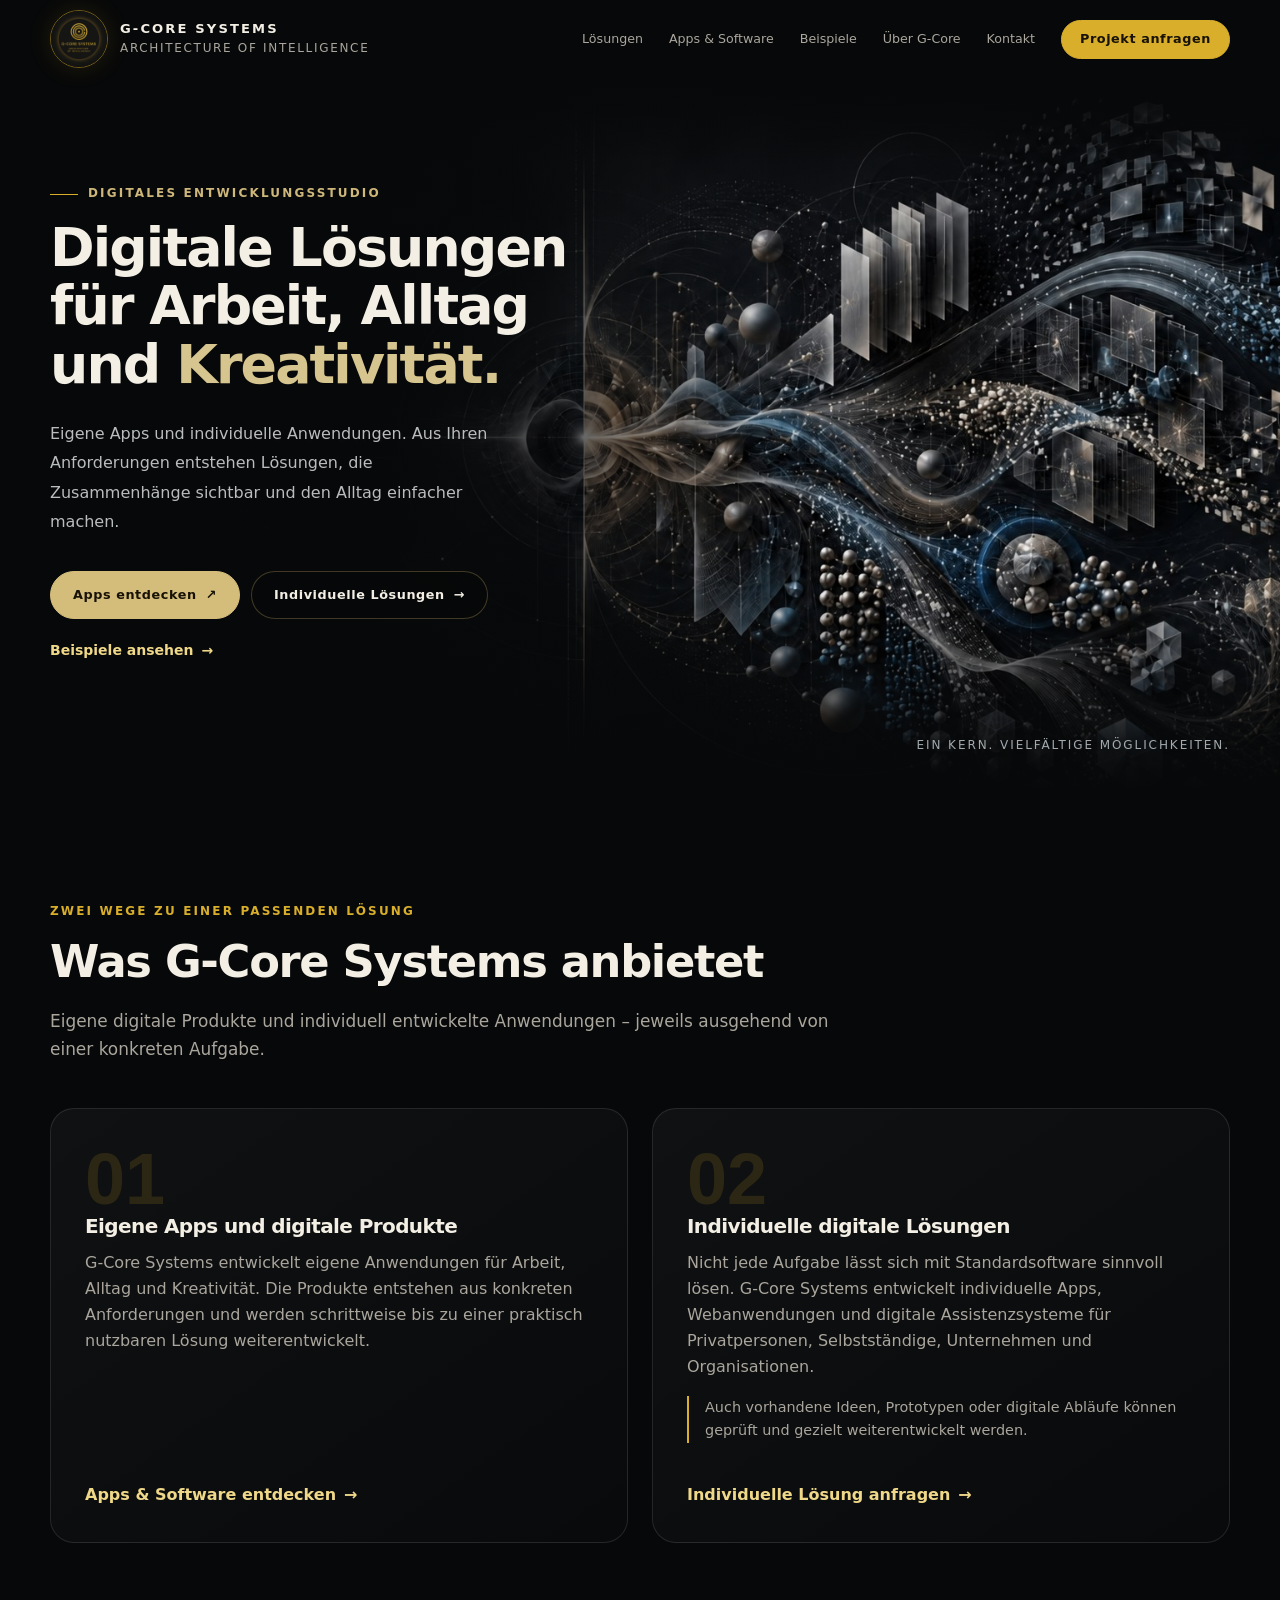
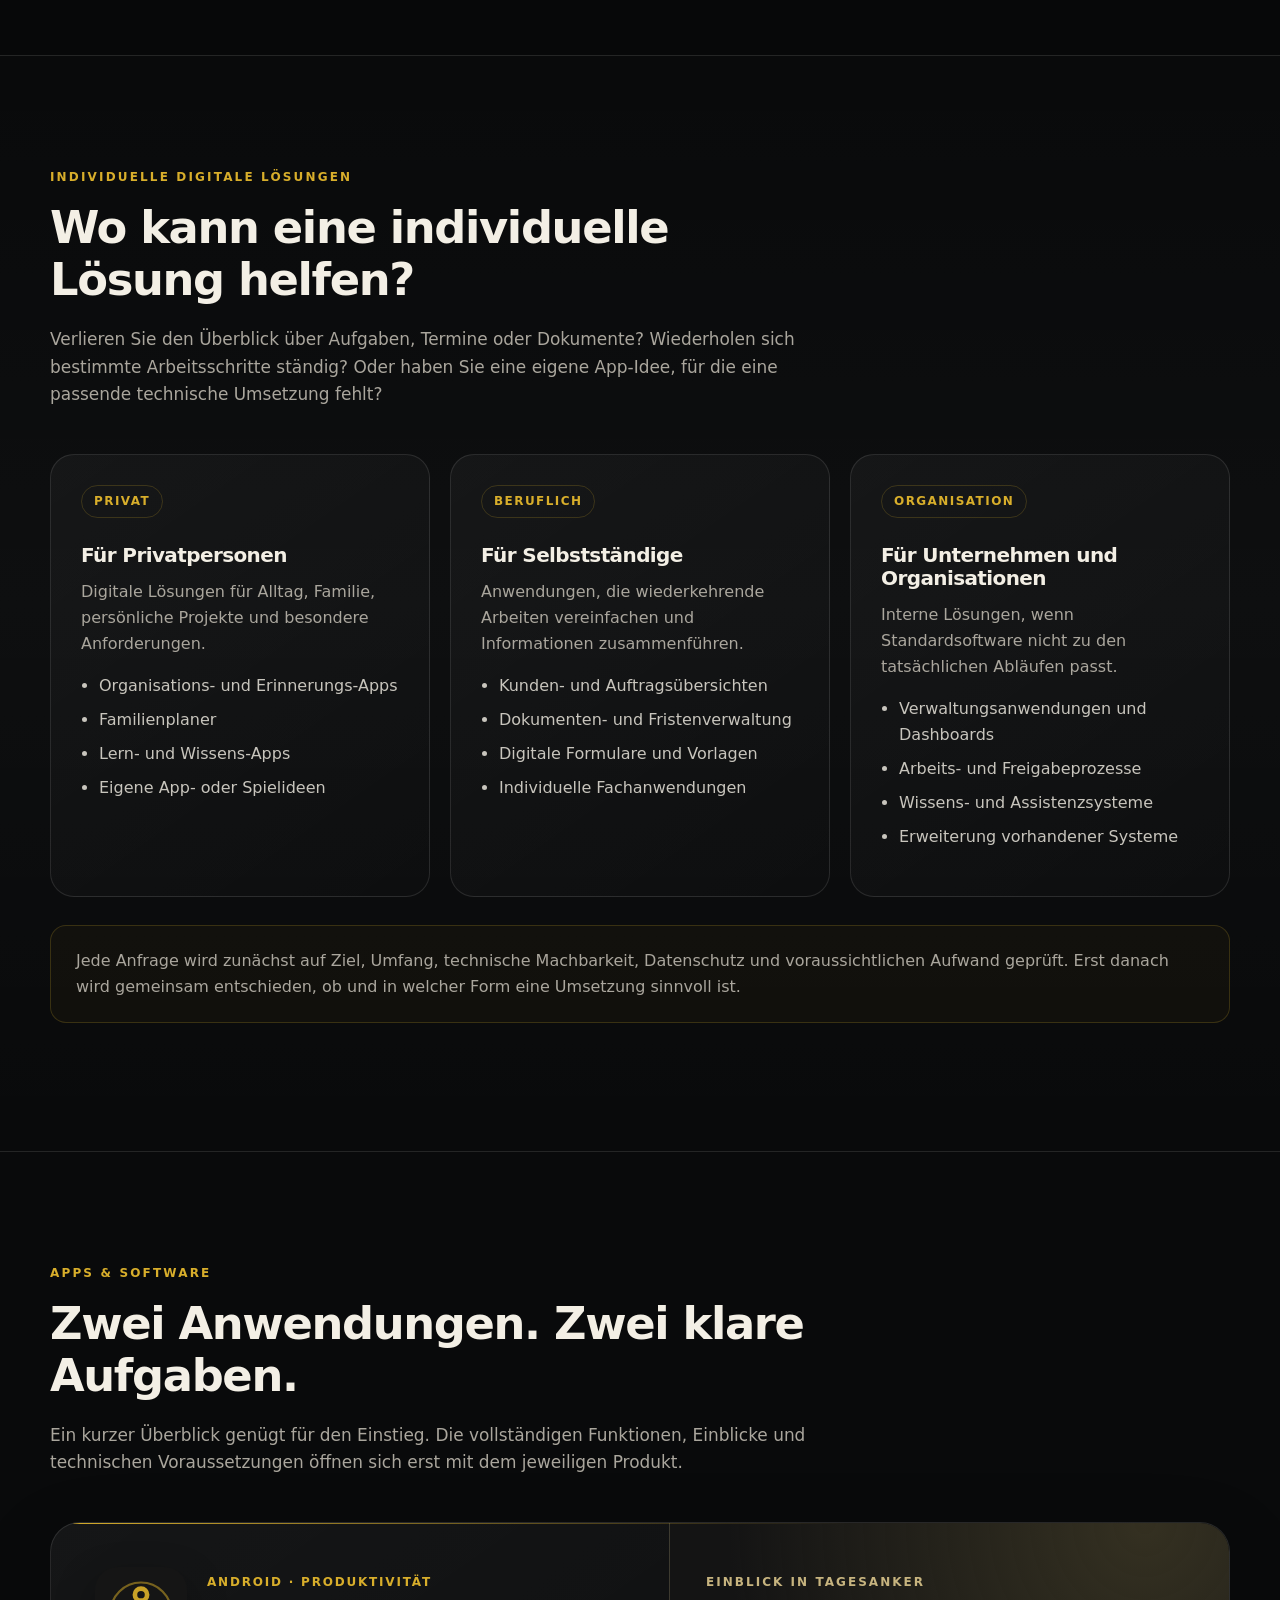
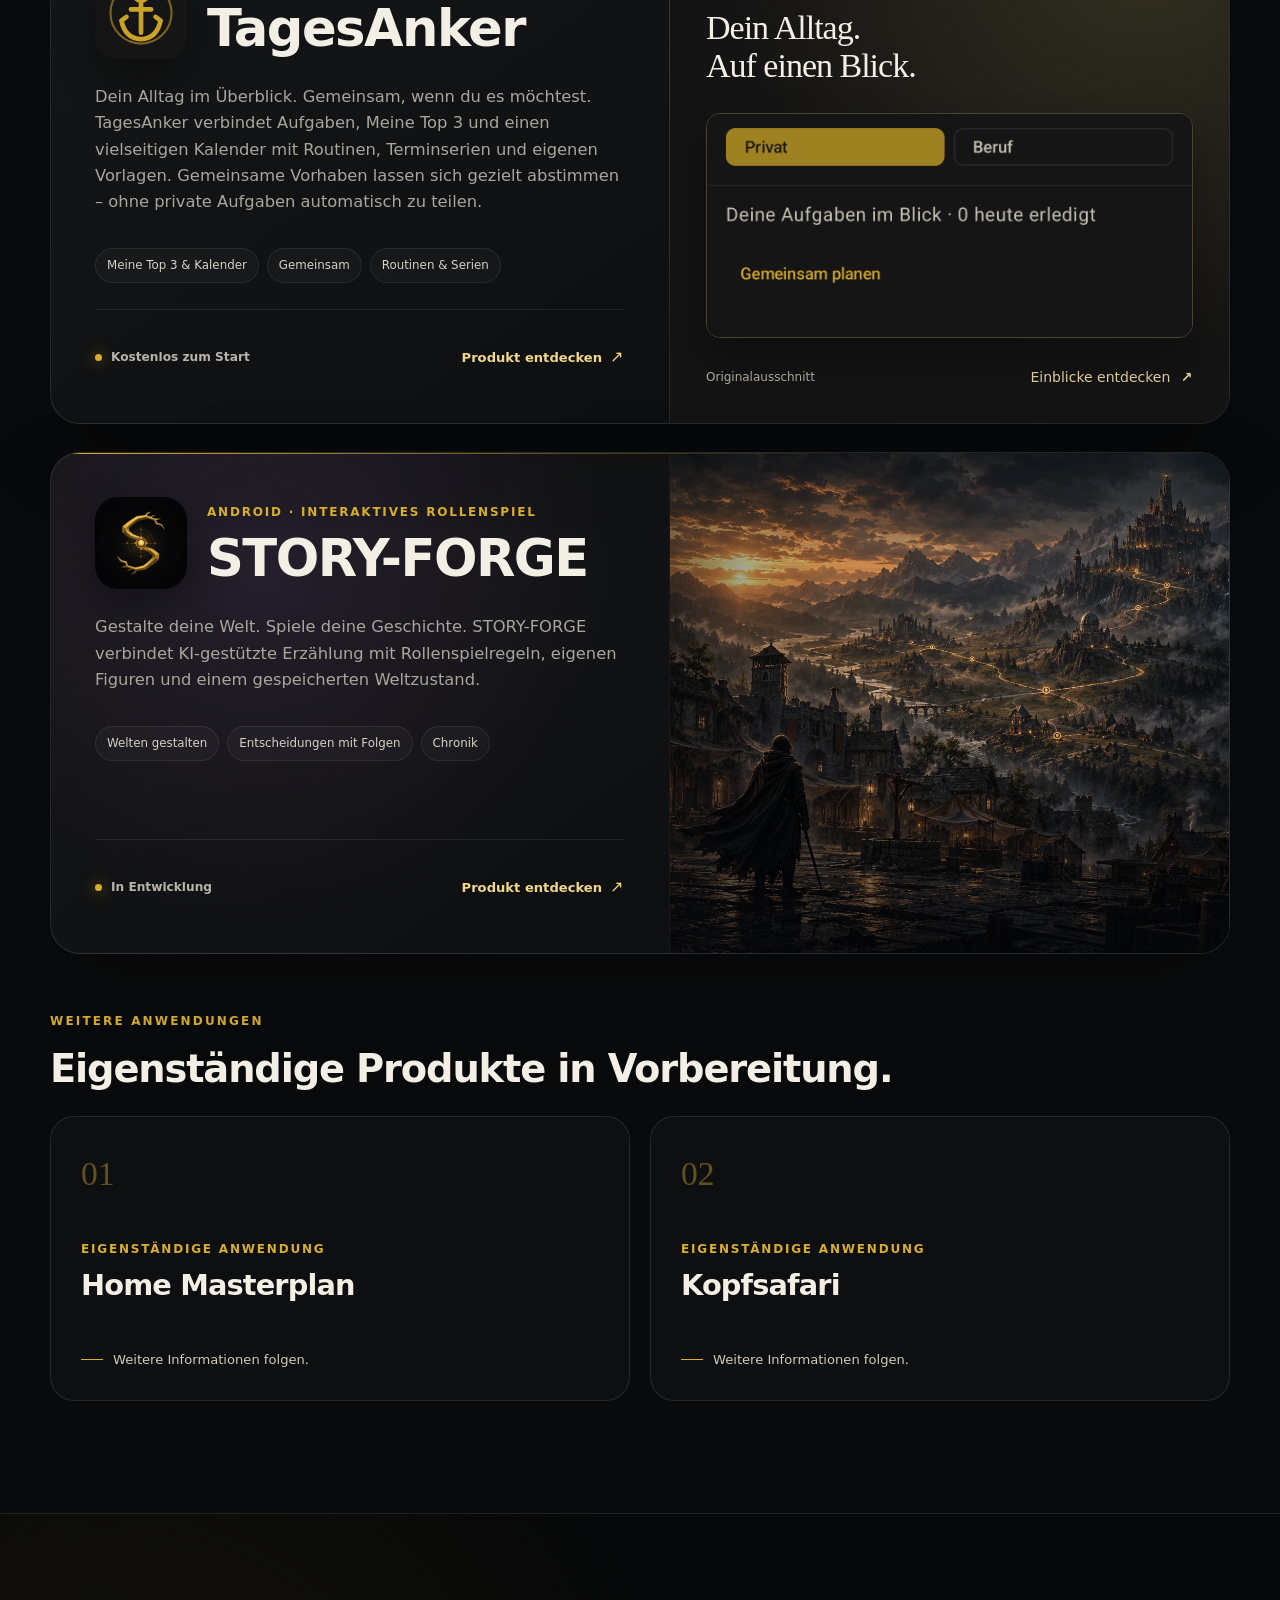
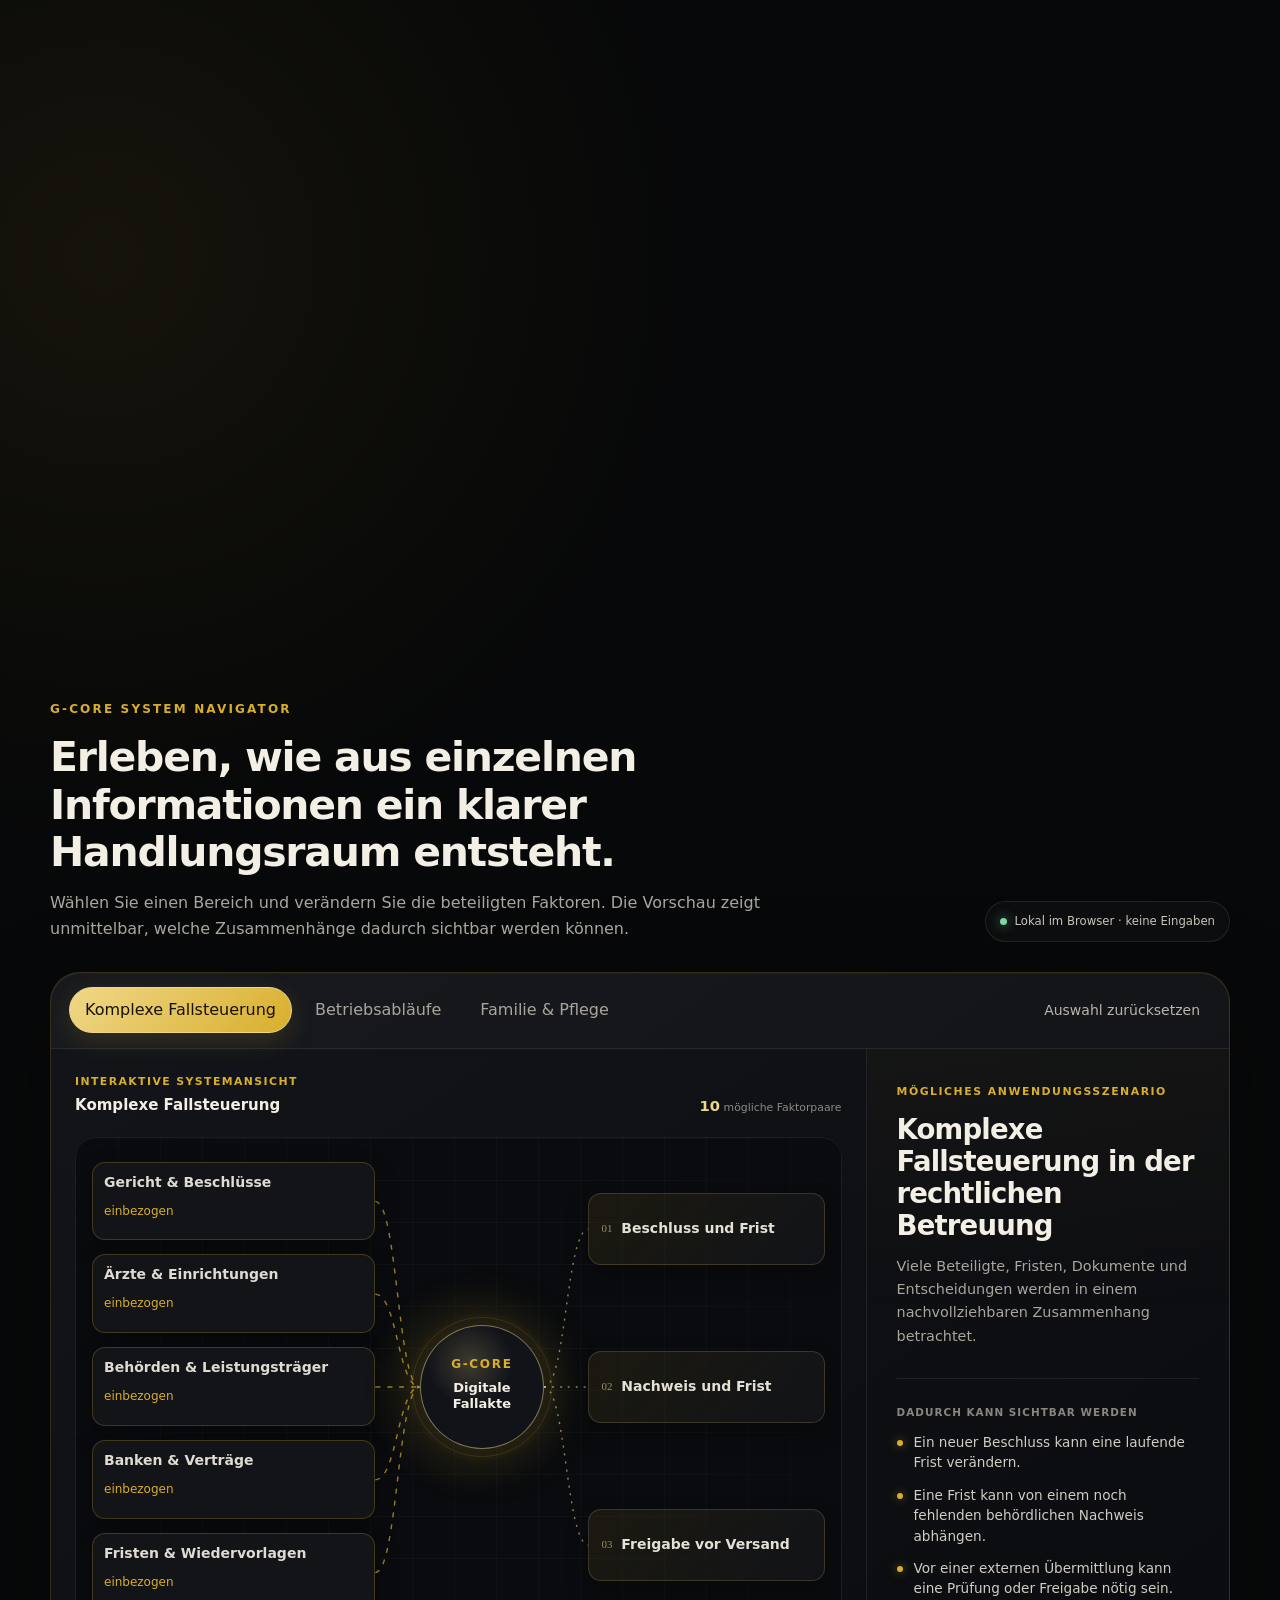
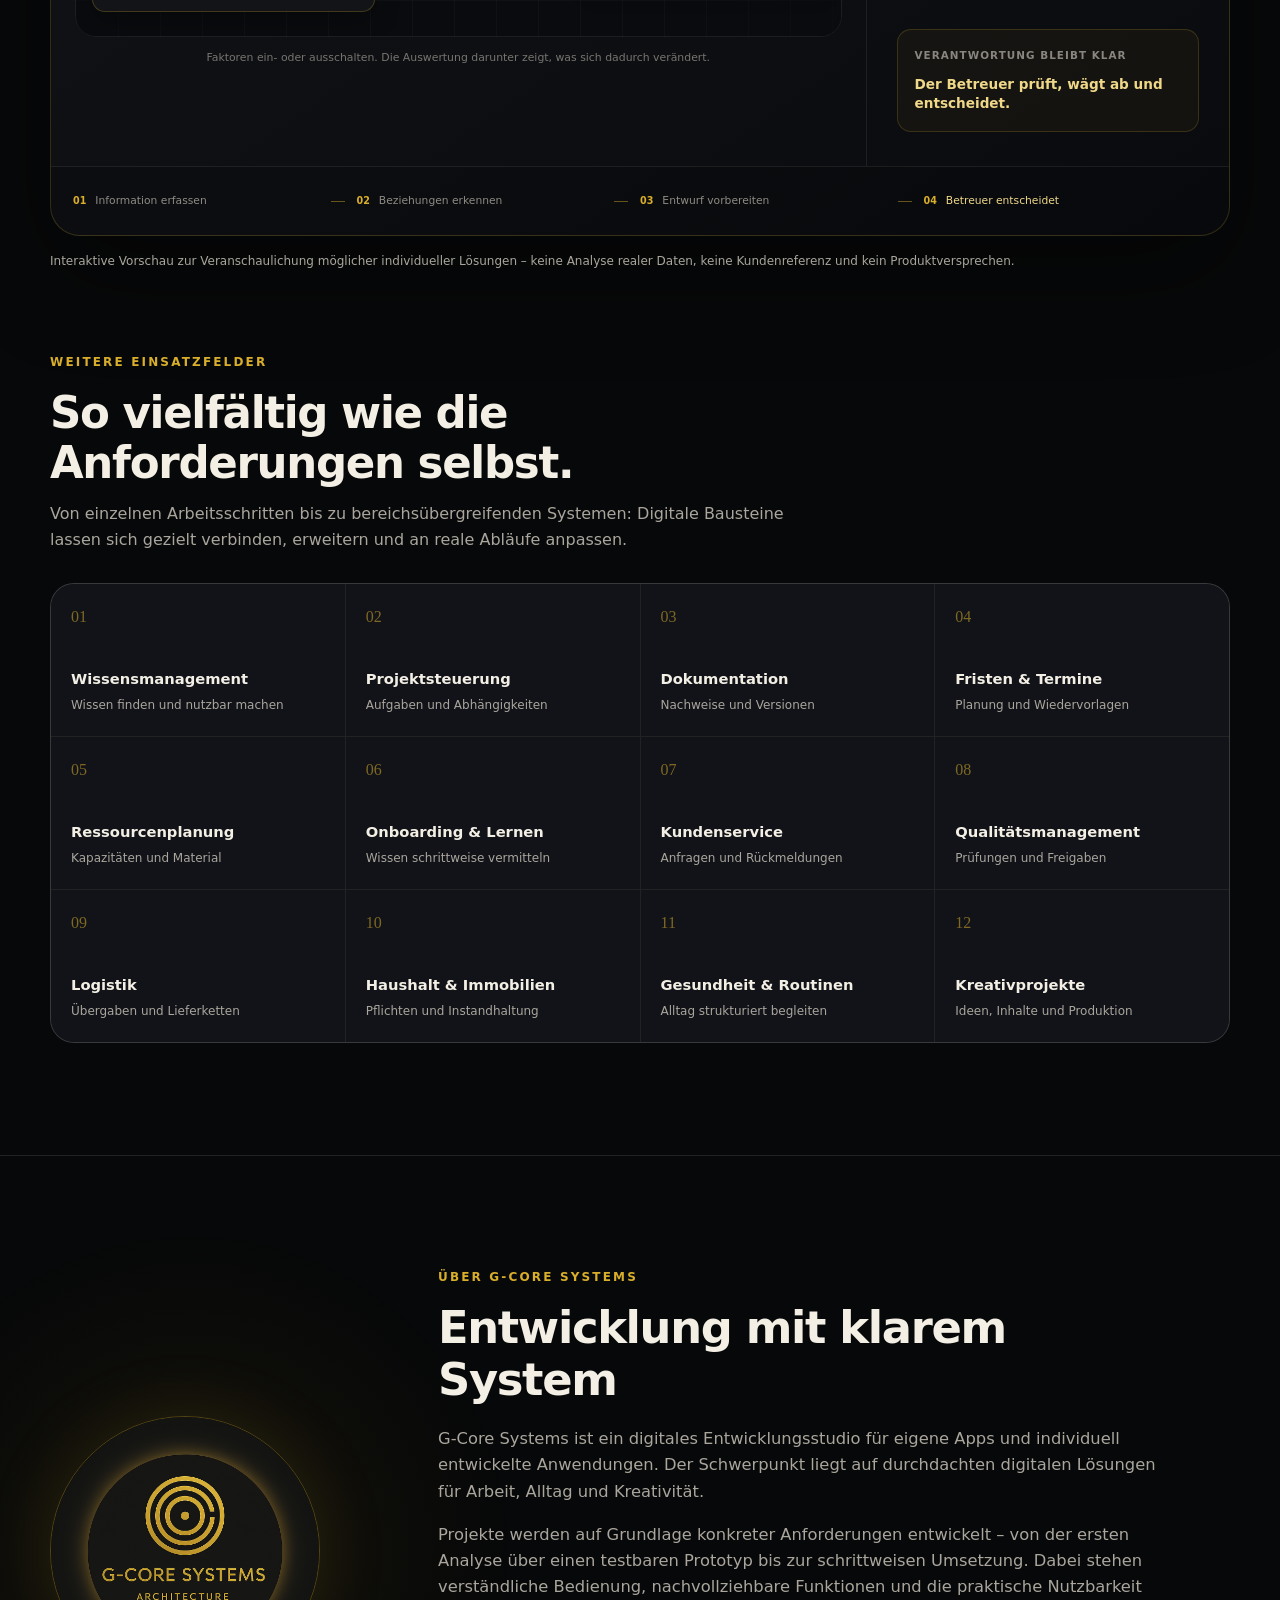
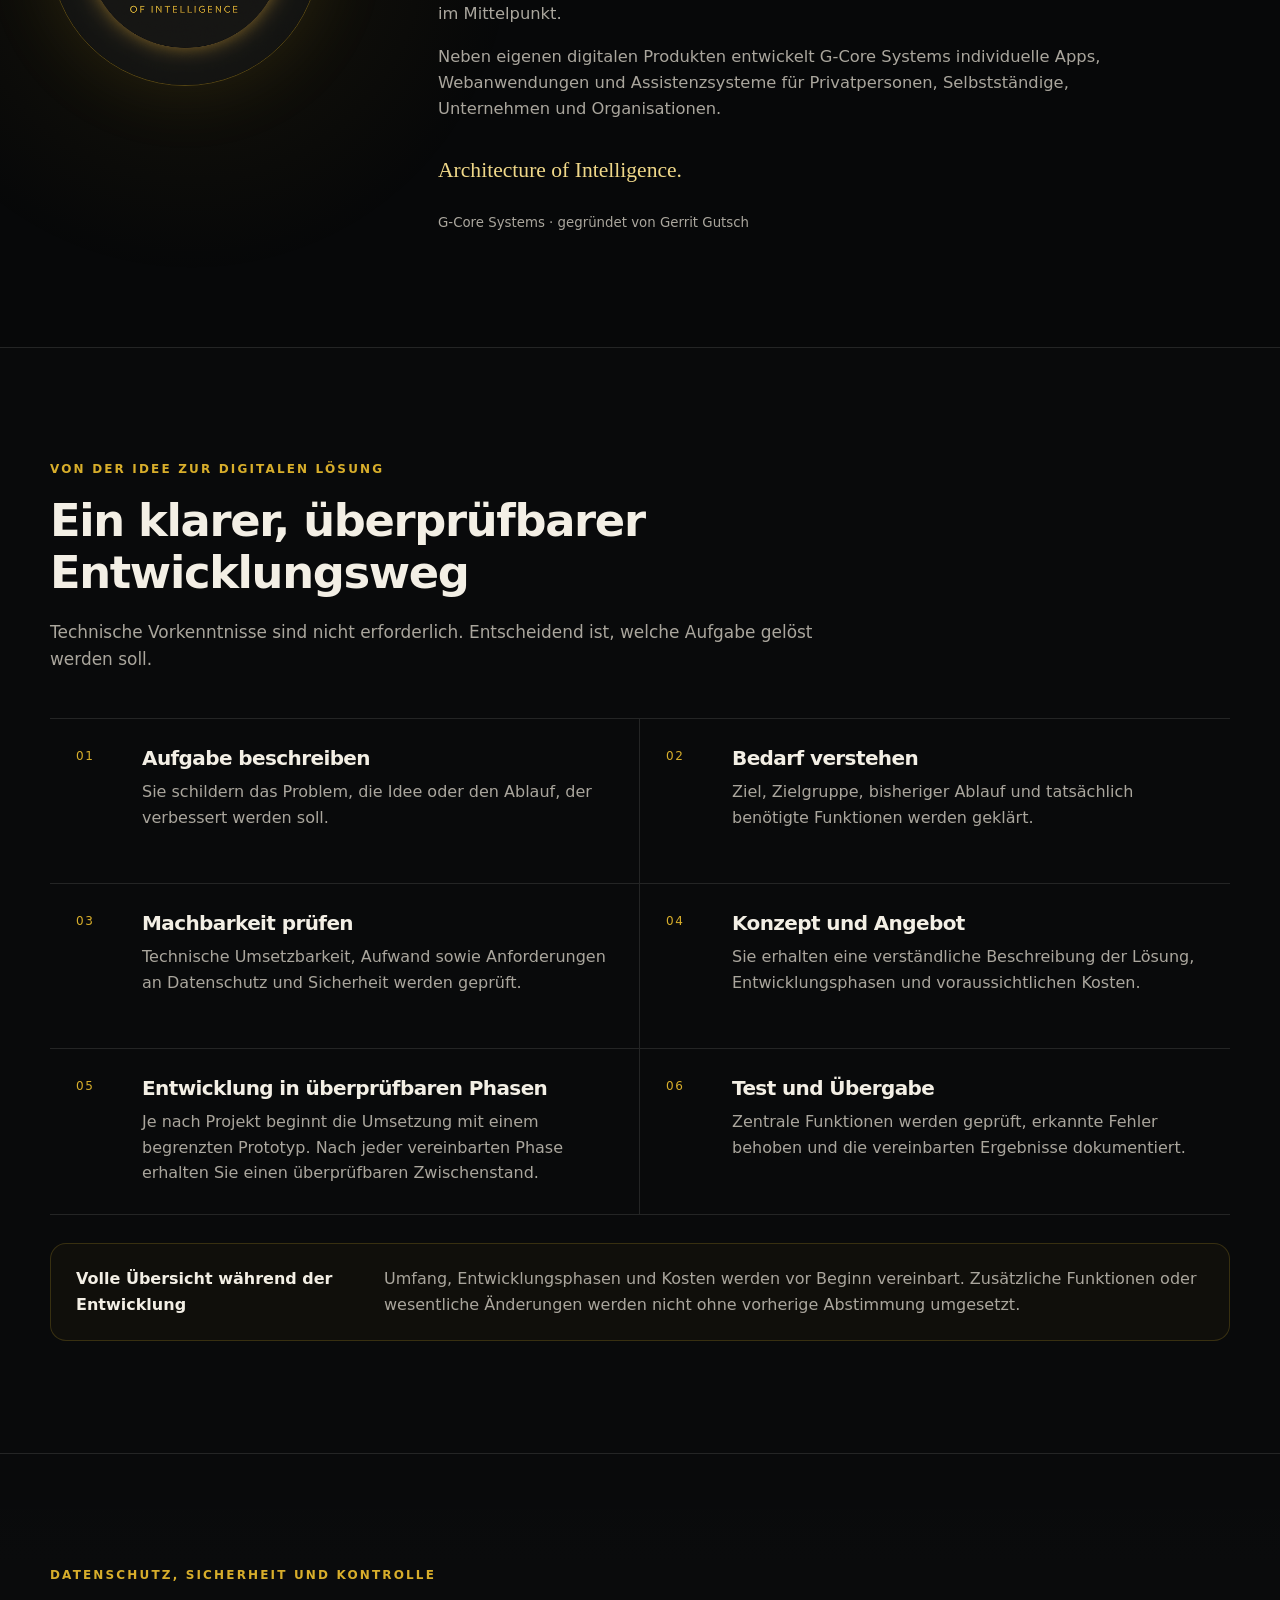
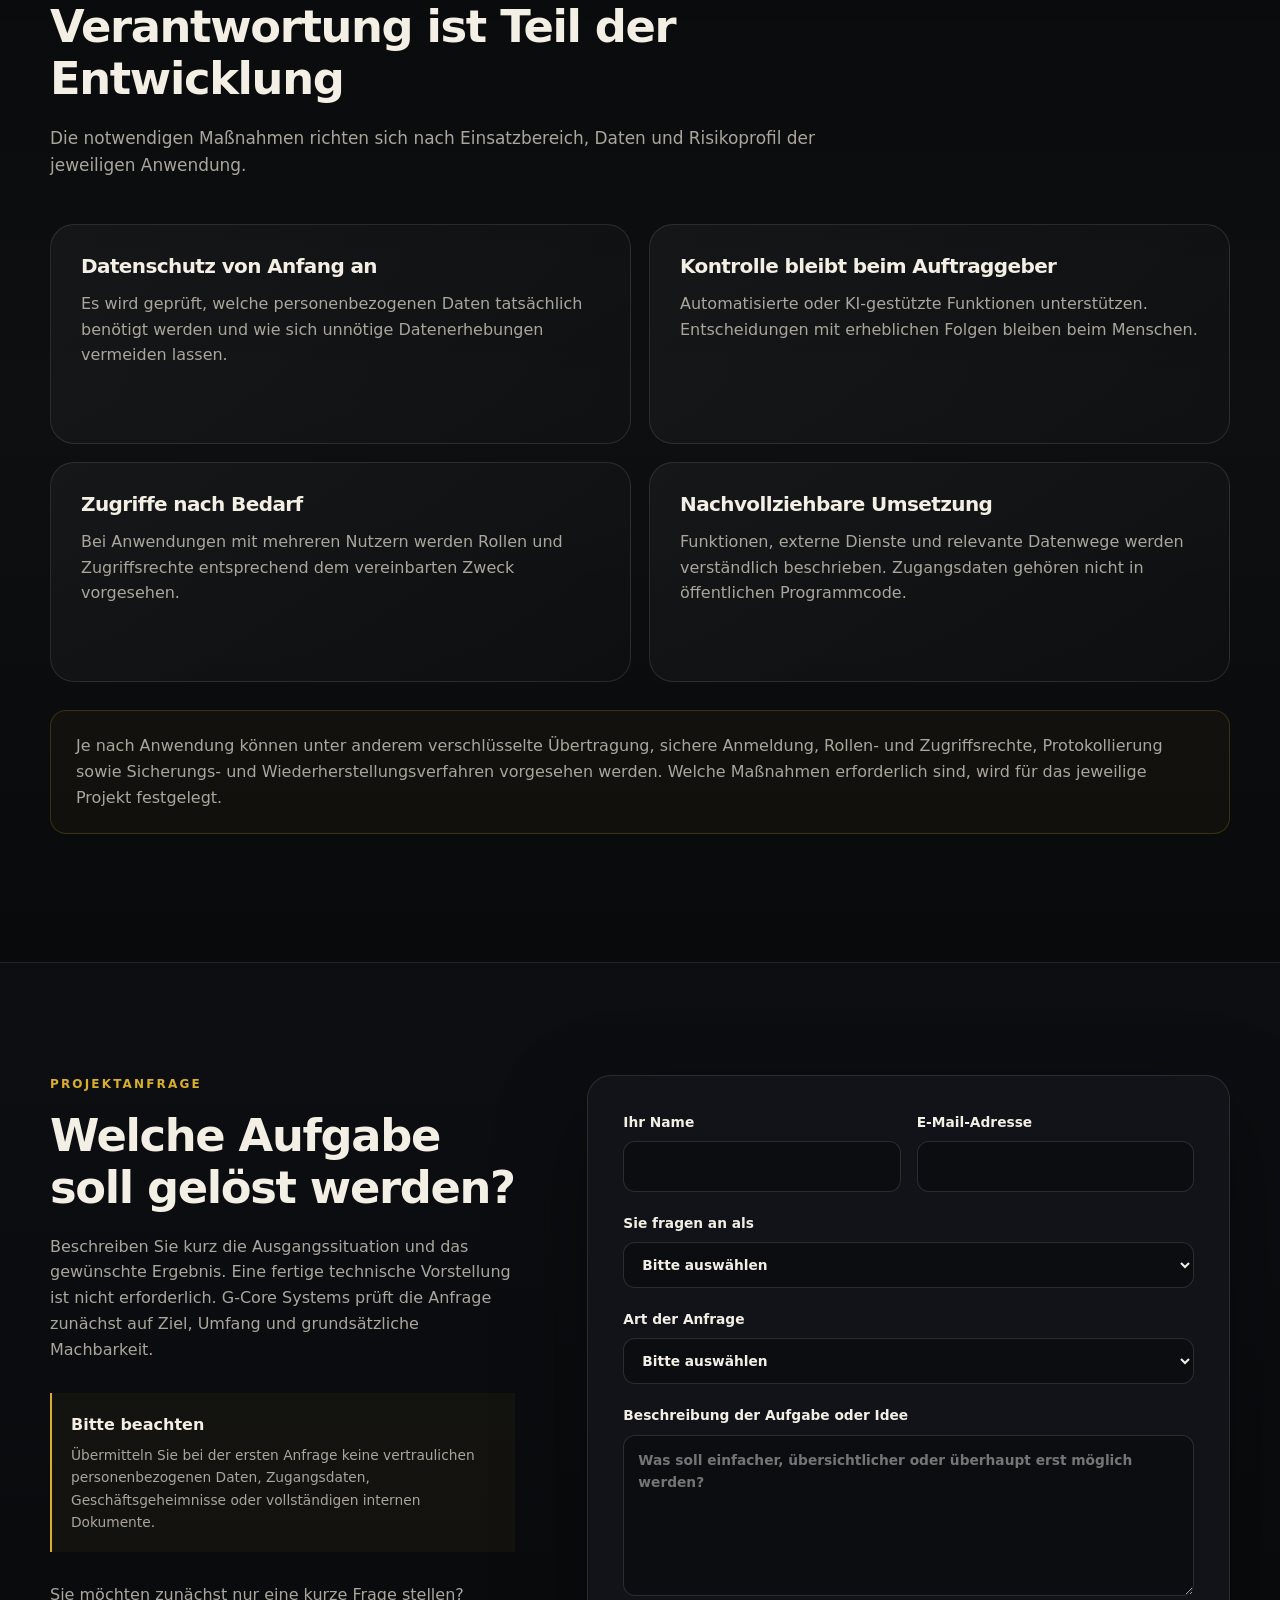
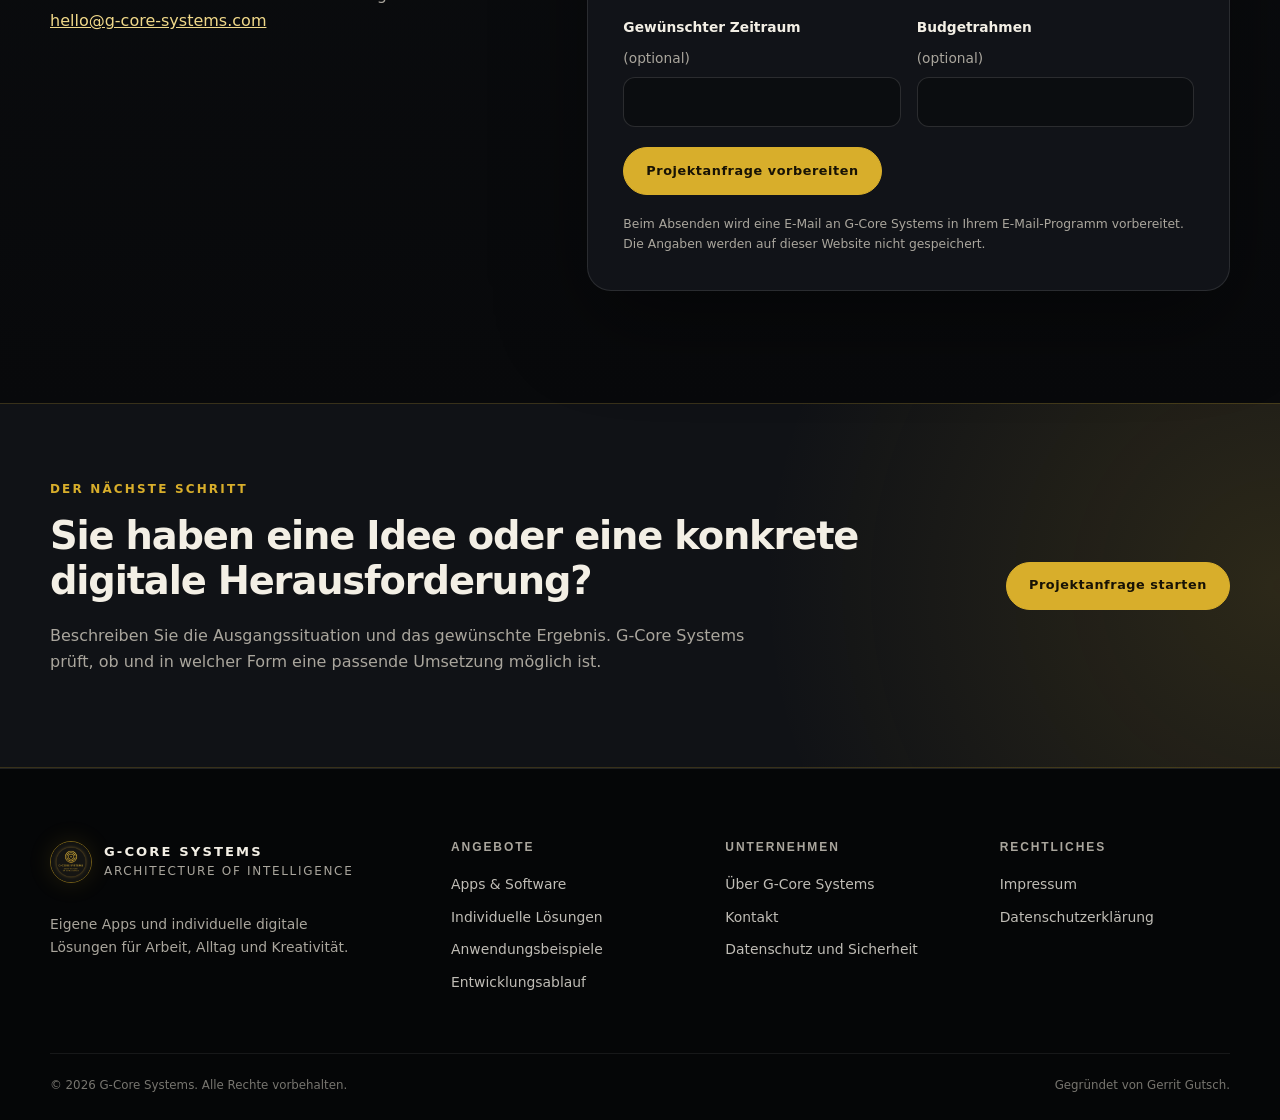
==== index.html @ a913563a "Remove capture dates from TagesAnker presentation" ====
<!doctype html>
<html lang="de">
<head>
  <meta charset="utf-8">
  <meta name="viewport" content="width=device-width, initial-scale=1">
  <meta name="description" content="G-Core Systems entwickelt eigene Apps und individuelle digitale Lösungen für Arbeit, Alltag und Kreativität.">
  <meta name="theme-color" content="#070809">
  <title>G-Core Systems – Digitale Lösungen für Arbeit, Alltag und Kreativität</title>
  <link rel="icon" type="image/png" sizes="32x32" href="assets_icons/gcore_icon_32x32.png">
  <link rel="icon" type="image/png" sizes="64x64" href="assets_icons/gcore_icon_64x64.png">
  <link rel="stylesheet" href="site.css?v=20260912-15">
  <script src="site.js?v=20260912-15" defer></script>
</head>
<body>
  <a class="skip-link" href="#main-content">Zum Inhalt springen</a>

  <header class="site-header" data-header>
    <div class="container nav-wrap">
      <a class="brand" href="#start" aria-label="G-Core Systems – Startseite">
        <span class="brand-mark"><img src="logo-g-core.png" alt=""></span>
        <span class="brand-copy"><strong>G-Core Systems</strong><small>Architecture of Intelligence</small></span>
      </a>
      <button class="menu-toggle" type="button" aria-expanded="false" aria-controls="main-nav" data-menu-toggle>
        <span class="sr-only">Menü öffnen</span><span></span><span></span><span></span>
      </button>
      <nav id="main-nav" class="main-nav" aria-label="Hauptnavigation" data-nav>
        <a href="#loesungen">Lösungen</a><a href="#apps">Apps &amp; Software</a><a href="#beispiele">Beispiele</a><a href="#unternehmen">Über G-Core</a><a href="#projektanfrage">Kontakt</a><a class="button button-small" href="#projektanfrage">Projekt anfragen</a>
      </nav>
    </div>
  </header>

  <main id="main-content">
    <section id="start" class="hero section-dark hero-brand-art">
      <img class="hero-brand-image" src="assets_products/gcore-system-artwork-v2.jpg" alt="" width="1536" height="1024" fetchpriority="high" decoding="async">
      <div class="container hero-grid">
        <div class="hero-copy">
          <p class="eyebrow"><span></span> Digitales Entwicklungsstudio</p>
          <h1>Digitale Lösungen<br>für Arbeit, Alltag<br>und <em>Kreativität.</em></h1>
          <p class="hero-lead">Eigene Apps und individuelle Anwendungen. Aus Ihren Anforderungen entstehen Lösungen, die Zusammenhänge sichtbar und den Alltag einfacher machen.</p>
          <div class="button-row"><a class="button" href="#apps">Apps entdecken <span aria-hidden="true">↗</span></a><a class="button button-outline" href="#loesungen">Individuelle Lösungen <span aria-hidden="true">→</span></a><a class="text-link" href="#beispiele">Beispiele ansehen <span aria-hidden="true">→</span></a></div>
        </div>
      </div>
      <p class="hero-brand-caption">Ein Kern. Vielfältige Möglichkeiten.</p>
    </section>

    <section id="loesungen" class="section offer-section">
      <div class="container">
        <div class="section-heading reveal"><p class="eyebrow">Zwei Wege zu einer passenden Lösung</p><h2>Was G-Core Systems anbietet</h2><p>Eigene digitale Produkte und individuell entwickelte Anwendungen – jeweils ausgehend von einer konkreten Aufgabe.</p></div>
        <div class="offer-grid">
          <article class="feature-card reveal"><span class="card-number">01</span><h3>Eigene Apps und digitale Produkte</h3><p>G-Core Systems entwickelt eigene Anwendungen für Arbeit, Alltag und Kreativität. Die Produkte entstehen aus konkreten Anforderungen und werden schrittweise bis zu einer praktisch nutzbaren Lösung weiterentwickelt.</p><a class="text-link" href="#apps">Apps &amp; Software entdecken <span aria-hidden="true">→</span></a></article>
          <article class="feature-card reveal"><span class="card-number">02</span><h3>Individuelle digitale Lösungen</h3><p>Nicht jede Aufgabe lässt sich mit Standardsoftware sinnvoll lösen. G-Core Systems entwickelt individuelle Apps, Webanwendungen und digitale Assistenzsysteme für Privatpersonen, Selbstständige, Unternehmen und Organisationen.</p><p class="card-note">Auch vorhandene Ideen, Prototypen oder digitale Abläufe können geprüft und gezielt weiterentwickelt werden.</p><a class="text-link" href="#projektanfrage">Individuelle Lösung anfragen <span aria-hidden="true">→</span></a></article>
        </div>
      </div>
    </section>

    <section id="zielgruppen" class="section audience-section">
      <div class="container">
        <div class="section-heading reveal"><p class="eyebrow">Individuelle digitale Lösungen</p><h2>Wo kann eine individuelle Lösung helfen?</h2><p>Verlieren Sie den Überblick über Aufgaben, Termine oder Dokumente? Wiederholen sich bestimmte Arbeitsschritte ständig? Oder haben Sie eine eigene App-Idee, für die eine passende technische Umsetzung fehlt?</p></div>
        <div class="audience-grid">
          <article class="audience-card reveal"><span class="audience-label">Privat</span><h3>Für Privatpersonen</h3><p>Digitale Lösungen für Alltag, Familie, persönliche Projekte und besondere Anforderungen.</p><ul><li>Organisations- und Erinnerungs-Apps</li><li>Familienplaner</li><li>Lern- und Wissens-Apps</li><li>Eigene App- oder Spielideen</li></ul></article>
          <article class="audience-card reveal"><span class="audience-label">Beruflich</span><h3>Für Selbstständige</h3><p>Anwendungen, die wiederkehrende Arbeiten vereinfachen und Informationen zusammenführen.</p><ul><li>Kunden- und Auftragsübersichten</li><li>Dokumenten- und Fristenverwaltung</li><li>Digitale Formulare und Vorlagen</li><li>Individuelle Fachanwendungen</li></ul></article>
          <article class="audience-card reveal"><span class="audience-label">Organisation</span><h3>Für Unternehmen und Organisationen</h3><p>Interne Lösungen, wenn Standardsoftware nicht zu den tatsächlichen Abläufen passt.</p><ul><li>Verwaltungsanwendungen und Dashboards</li><li>Arbeits- und Freigabeprozesse</li><li>Wissens- und Assistenzsysteme</li><li>Erweiterung vorhandener Systeme</li></ul></article>
        </div>
        <p class="scope-note reveal">Jede Anfrage wird zunächst auf Ziel, Umfang, technische Machbarkeit, Datenschutz und voraussichtlichen Aufwand geprüft. Erst danach wird gemeinsam entschieden, ob und in welcher Form eine Umsetzung sinnvoll ist.</p>
      </div>
    </section>

    <section id="apps" class="section product-section">
      <div class="container">
        <div class="section-heading section-heading-wide reveal"><p class="eyebrow">Apps &amp; Software</p><h2>Zwei Anwendungen. Zwei klare Aufgaben.</h2><p>Ein kurzer Überblick genügt für den Einstieg. Die vollständigen Funktionen, Einblicke und technischen Voraussetzungen öffnen sich erst mit dem jeweiligen Produkt.</p></div>
        <div class="product-showcase" aria-label="Aktuelle Anwendungen">
          <article id="tagesanker" class="product-card product-card-calm reveal">
            <div class="product-card-copy">
              <div class="product-heading-row"><img class="product-logo" src="assets_products/tagesanker-app-icon.svg" alt="TagesAnker App-Logo"><div><span class="product-type">Android · Produktivität</span><h3>TagesAnker</h3></div></div>
              <p>Dein Alltag im Überblick. Gemeinsam, wenn du es möchtest. TagesAnker verbindet Aufgaben, Meine Top 3 und einen vielseitigen Kalender mit Routinen, Terminserien und eigenen Vorlagen. Gemeinsame Vorhaben lassen sich gezielt abstimmen – ohne private Aufgaben automatisch zu teilen.</p>
              <div class="product-card-tags" aria-label="TagesAnker Schwerpunkte"><span>Meine Top 3 &amp; Kalender</span><span>Gemeinsam</span><span>Routinen &amp; Serien</span></div>
              <div class="product-card-footer"><span><i aria-hidden="true"></i>Kostenlos zum Start</span><a class="text-link product-open-link" href="#tagesanker" data-product-open="tagesanker">Produkt entdecken <b aria-hidden="true">↗</b></a></div>
            </div>
            <a class="product-card-visual ta-editorial-card" href="#tagesanker" data-product-open="tagesanker" aria-label="TagesAnker entdecken: interaktive Originaleinblicke">
              <div class="ta-editorial-intro"><span class="ta-overline">Einblick in TagesAnker</span><strong>Dein Alltag.<br>Auf einen Blick.</strong></div>
              <div class="ta-card-crop"><img src="assets_products/tagesanker-heute-20260912.png" alt="Ausschnitt der Originalansicht Heute mit Privat, Beruf und dem Einstieg Gemeinsam planen" width="1080" height="1920" loading="lazy" decoding="async"></div>
              <span class="ta-editorial-footer"><span>Originalausschnitt</span><span class="ta-editorial-cta">Einblicke entdecken <b aria-hidden="true">↗</b></span></span>
            </a>
          </article>

          <article id="story-forge" class="product-card product-card-story reveal">
            <div class="product-card-copy">
              <div class="product-heading-row"><img class="product-logo" src="assets_products/story-forge-app-icon.png" alt="STORY-FORGE Logo"><div><span class="product-type">Android · Interaktives Rollenspiel</span><h3>STORY-FORGE</h3></div></div>
              <p>Gestalte deine Welt. Spiele deine Geschichte. STORY-FORGE verbindet KI-gestützte Erzählung mit Rollenspielregeln, eigenen Figuren und einem gespeicherten Weltzustand.</p>
              <div class="product-card-tags" aria-label="STORY-FORGE Schwerpunkte"><span>Welten gestalten</span><span>Entscheidungen mit Folgen</span><span>Chronik</span></div>
              <div class="product-card-footer"><span><i aria-hidden="true"></i>In Entwicklung</span><a class="text-link product-open-link" href="#story-forge" data-product-open="story-forge">Produkt entdecken <b aria-hidden="true">↗</b></a></div>
            </div>
            <div class="product-card-visual product-concept-visual product-concept-visual-story" aria-hidden="true"><img src="assets_products/story-forge-world-visual-v2.webp" alt="" loading="lazy"></div>
          </article>
        </div>

        <div class="upcoming-heading reveal"><p class="eyebrow">Weitere Anwendungen</p><h3>Eigenständige Produkte in Vorbereitung.</h3></div>
        <div class="upcoming-grid">
          <article class="upcoming-product reveal"><span class="upcoming-index">01</span><span class="product-type">Eigenständige Anwendung</span><h3>Home Masterplan</h3><p class="more-note">Weitere Informationen folgen.</p></article>
          <article class="upcoming-product reveal"><span class="upcoming-index">02</span><span class="product-type">Eigenständige Anwendung</span><h3>Kopfsafari</h3><p class="more-note">Weitere Informationen folgen.</p></article>
        </div>
      </div>
    </section>

    <section id="beispiele" class="section solutions-section">
      <div class="container">
        <div class="section-heading section-heading-wide reveal"><p class="eyebrow">Mögliche Einsatzbereiche</p><h2>Aus Anforderungen werden Anwendungen</h2><p>Die Beispiele zeigen, wie individuelle Systeme komplexe Informationen, Zuständigkeiten und Abläufe verbinden können. So entstehen weniger Suchwege, bessere Orientierung und nachvollziehbar vorbereitete Entscheidungen.</p></div>
        <div class="efficiency reveal">
          <div class="efficiency-copy"><p class="eyebrow">Effizienz ohne Kontrollverlust</p><h3>Weniger Routine. Mehr Zeit für Entscheidungen.</h3><p>Das System übernimmt keine Verantwortung – es verkürzt Suchwege, vermeidet Mehrfacharbeit und bereitet notwendige Abstimmungen gezielt vor.</p></div>
          <div class="efficiency-grid"><article><span>01</span><strong>Einmal erfassen</strong><p>Informationen stehen dort bereit, wo sie gebraucht werden.</p></article><article><span>02</span><strong>Zusammenhänge erkennen</strong><p>Abhängigkeiten müssen nicht jedes Mal neu zusammengesucht werden.</p></article><article><span>03</span><strong>Routine vorbereiten</strong><p>Menschen konzentrieren sich auf Prüfung, Kommunikation und Entscheidung.</p></article></div>
        </div>

        <div class="navigator-intro reveal">
          <div><p class="eyebrow">G-Core System Navigator</p><h3>Erleben, wie aus einzelnen Informationen ein klarer Handlungsraum entsteht.</h3><p>Wählen Sie einen Bereich und verändern Sie die beteiligten Faktoren. Die Vorschau zeigt unmittelbar, welche Zusammenhänge dadurch sichtbar werden können.</p></div>
          <span class="navigator-privacy"><i aria-hidden="true"></i>Lokal im Browser · keine Eingaben</span>
        </div>

        <div class="system-navigator reveal" data-system-navigator>
          <div class="navigator-toolbar">
            <div class="scenario-tabs" role="tablist" aria-label="Beispielbereiche">
              <button id="tab-case" type="button" role="tab" aria-selected="true" aria-controls="navigator-workspace" data-scenario-tab="case">Komplexe Fallsteuerung</button>
              <button id="tab-operations" type="button" role="tab" aria-selected="false" aria-controls="navigator-workspace" data-scenario-tab="operations">Betriebsabläufe</button>
              <button id="tab-family" type="button" role="tab" aria-selected="false" aria-controls="navigator-workspace" data-scenario-tab="family">Familie &amp; Pflege</button>
            </div>
            <button class="navigator-reset" type="button" data-navigator-reset>Auswahl zurücksetzen</button>
          </div>

          <div id="navigator-workspace" class="navigator-workspace" role="tabpanel" aria-labelledby="tab-case" tabindex="0">
            <div class="navigator-map" aria-labelledby="navigator-map-title">
              <div class="navigator-map-head">
                <div><span>Interaktive Systemansicht</span><strong id="navigator-map-title" data-navigator-map-title>Komplexe Fallsteuerung</strong></div>
                <small><b data-navigator-count>10</b> mögliche Faktorpaare</small>
              </div>

              <p class="navigator-scroll-hint" data-navigator-scroll-hint hidden>Die Systemkarte lässt sich seitlich verschieben: Faktoren links, Ergebnisse rechts.</p>
              <div class="navigator-viewport" tabindex="0" role="region" aria-label="Systemkarte: Faktoren, Systemkern und Ergebnisse">
              <div class="navigator-canvas">
                <svg class="navigator-lines" viewBox="0 0 760 500" preserveAspectRatio="none" aria-hidden="true">
                  <path d="M 170 54 C 275 54, 260 220, 368 250" data-navigator-line="0" />
                  <path d="M 170 145 C 275 145, 280 225, 368 250" data-navigator-line="1" />
                  <path d="M 170 238 C 270 238, 290 245, 368 250" data-navigator-line="2" />
                  <path d="M 170 331 C 275 331, 280 270, 368 250" data-navigator-line="3" />
                  <path d="M 170 424 C 275 424, 260 280, 368 250" data-navigator-line="4" />
                  <path class="result-line" d="M 450 250 C 535 240, 545 105, 595 105" />
                  <path class="result-line" d="M 450 250 C 530 250, 540 250, 595 250" />
                  <path class="result-line" d="M 450 250 C 535 260, 545 395, 595 395" />
                </svg>

                <div class="navigator-factors" role="group" aria-label="Beteiligte Faktoren">
                  <button type="button" class="navigator-node factor-one" aria-pressed="true" data-navigator-factor="0"><span>Gericht &amp; Beschlüsse</span><small>einbezogen</small></button>
                  <button type="button" class="navigator-node factor-two" aria-pressed="true" data-navigator-factor="1"><span>Ärzte &amp; Einrichtungen</span><small>einbezogen</small></button>
                  <button type="button" class="navigator-node factor-three" aria-pressed="true" data-navigator-factor="2"><span>Behörden &amp; Leistungsträger</span><small>einbezogen</small></button>
                  <button type="button" class="navigator-node factor-four" aria-pressed="true" data-navigator-factor="3"><span>Banken &amp; Verträge</span><small>einbezogen</small></button>
                  <button type="button" class="navigator-node factor-five" aria-pressed="true" data-navigator-factor="4"><span>Fristen &amp; Wiedervorlagen</span><small>einbezogen</small></button>
                </div>

                <div class="navigator-core" aria-hidden="true"><span>G-Core</span><strong data-navigator-core>Digitale Fallakte</strong><small>ordnet · verbindet · erklärt</small></div>

                <div class="navigator-results" aria-hidden="true">
                  <div class="navigator-result result-one"><small>01</small><span data-navigator-result-node="0">Frist und Nachweis</span></div>
                  <div class="navigator-result result-two"><small>02</small><span data-navigator-result-node="1">Beschluss und Antrag</span></div>
                  <div class="navigator-result result-three"><small>03</small><span data-navigator-result-node="2">Freigabe vor Versand</span></div>
                </div>
              </div>
              </div>
              <p class="navigator-hint">Faktoren ein- oder ausschalten. Die Auswertung darunter zeigt, was sich dadurch verändert.</p>
            </div>

            <aside class="navigator-reading" aria-live="polite" aria-atomic="true">
              <span class="scenario-label" data-navigator-kicker>Mögliches Anwendungsszenario</span>
              <h3 data-navigator-title>Komplexe Fallsteuerung in der rechtlichen Betreuung</h3>
              <p data-navigator-summary>Viele Beteiligte, Fristen, Dokumente und Entscheidungen werden in einem nachvollziehbaren Zusammenhang betrachtet.</p>
              <div class="navigator-findings">
                <small>Dadurch kann sichtbar werden</small>
                <ul data-navigator-findings>
                  <li>Eine Frist hängt von einem noch fehlenden Nachweis ab.</li>
                  <li>Ein neuer Beschluss verändert einen laufenden Antrag.</li>
                  <li>Vor einer externen Übermittlung ist eine Freigabe nötig.</li>
                </ul>
              </div>
              <div class="navigator-decision"><small>Verantwortung bleibt klar</small><strong data-navigator-decision>Der Betreuer prüft, wägt ab und entscheidet.</strong></div>
            </aside>
          </div>

          <div class="navigator-path" aria-label="Beispielhafter Systemweg">
            <span><b>01</b><em data-navigator-path="0">Information erfassen</em></span>
            <span><b>02</b><em data-navigator-path="1">Beziehungen erkennen</em></span>
            <span><b>03</b><em data-navigator-path="2">Optionen vorbereiten</em></span>
            <strong><b>04</b><em data-navigator-path="3">Mensch entscheidet</em></strong>
          </div>
        </div>
        <p class="example-disclaimer reveal">Interaktive Vorschau zur Veranschaulichung möglicher individueller Lösungen – keine Analyse realer Daten, keine Kundenreferenz und kein Produktversprechen.</p>

        <div class="breadth reveal">
          <div class="breadth-heading"><p class="eyebrow">Weitere Einsatzfelder</p><h3>So vielfältig wie die Anforderungen selbst.</h3><p>Von einzelnen Arbeitsschritten bis zu bereichsübergreifenden Systemen: Digitale Bausteine lassen sich gezielt verbinden, erweitern und an reale Abläufe anpassen.</p></div>
          <div class="field-grid"><article><span>01</span><strong>Wissensmanagement</strong><small>Wissen finden und nutzbar machen</small></article><article><span>02</span><strong>Projektsteuerung</strong><small>Aufgaben und Abhängigkeiten</small></article><article><span>03</span><strong>Dokumentation</strong><small>Nachweise und Versionen</small></article><article><span>04</span><strong>Fristen &amp; Termine</strong><small>Planung und Wiedervorlagen</small></article><article><span>05</span><strong>Ressourcenplanung</strong><small>Kapazitäten und Material</small></article><article><span>06</span><strong>Onboarding &amp; Lernen</strong><small>Wissen schrittweise vermitteln</small></article><article><span>07</span><strong>Kundenservice</strong><small>Anfragen und Rückmeldungen</small></article><article><span>08</span><strong>Qualitätsmanagement</strong><small>Prüfungen und Freigaben</small></article><article><span>09</span><strong>Logistik</strong><small>Übergaben und Lieferketten</small></article><article><span>10</span><strong>Haushalt &amp; Immobilien</strong><small>Pflichten und Instandhaltung</small></article><article><span>11</span><strong>Gesundheit &amp; Routinen</strong><small>Alltag strukturiert begleiten</small></article><article><span>12</span><strong>Kreativprojekte</strong><small>Ideen, Inhalte und Produktion</small></article></div>
        </div>
      </div>
    </section>

    <section id="unternehmen" class="section company-section">
      <div class="container company-grid">
        <div class="company-mark reveal"><img src="logo-g-core.png" alt="G-Core Systems Logo"></div>
        <div class="company-copy reveal"><p class="eyebrow">Über G-Core Systems</p><h2>Entwicklung mit klarem System</h2><p>G-Core Systems ist ein digitales Entwicklungsstudio für eigene Apps und individuell entwickelte Anwendungen. Der Schwerpunkt liegt auf durchdachten digitalen Lösungen für Arbeit, Alltag und Kreativität.</p><p>Projekte werden auf Grundlage konkreter Anforderungen entwickelt – von der ersten Analyse über einen testbaren Prototyp bis zur schrittweisen Umsetzung. Dabei stehen verständliche Bedienung, nachvollziehbare Funktionen und die praktische Nutzbarkeit im Mittelpunkt.</p><p>Neben eigenen digitalen Produkten entwickelt G-Core Systems individuelle Apps, Webanwendungen und Assistenzsysteme für Privatpersonen, Selbstständige, Unternehmen und Organisationen.</p><p class="company-signature">Architecture of Intelligence.</p><small>G-Core Systems · gegründet von Gerrit Gutsch</small></div>
      </div>
    </section>

    <section id="entwicklung" class="section process-section">
      <div class="container">
        <div class="section-heading reveal"><p class="eyebrow">Von der Idee zur digitalen Lösung</p><h2>Ein klarer, überprüfbarer Entwicklungsweg</h2><p>Technische Vorkenntnisse sind nicht erforderlich. Entscheidend ist, welche Aufgabe gelöst werden soll.</p></div>
        <ol class="process-list">
          <li class="reveal"><span>01</span><div><h3>Aufgabe beschreiben</h3><p>Sie schildern das Problem, die Idee oder den Ablauf, der verbessert werden soll.</p></div></li>
          <li class="reveal"><span>02</span><div><h3>Bedarf verstehen</h3><p>Ziel, Zielgruppe, bisheriger Ablauf und tatsächlich benötigte Funktionen werden geklärt.</p></div></li>
          <li class="reveal"><span>03</span><div><h3>Machbarkeit prüfen</h3><p>Technische Umsetzbarkeit, Aufwand sowie Anforderungen an Datenschutz und Sicherheit werden geprüft.</p></div></li>
          <li class="reveal"><span>04</span><div><h3>Konzept und Angebot</h3><p>Sie erhalten eine verständliche Beschreibung der Lösung, Entwicklungsphasen und voraussichtlichen Kosten.</p></div></li>
          <li class="reveal"><span>05</span><div><h3>Entwicklung in überprüfbaren Phasen</h3><p>Je nach Projekt beginnt die Umsetzung mit einem begrenzten Prototyp. Nach jeder vereinbarten Phase erhalten Sie einen überprüfbaren Zwischenstand.</p></div></li>
          <li class="reveal"><span>06</span><div><h3>Test und Übergabe</h3><p>Zentrale Funktionen werden geprüft, erkannte Fehler behoben und die vereinbarten Ergebnisse dokumentiert.</p></div></li>
        </ol>
        <div class="control-note reveal"><strong>Volle Übersicht während der Entwicklung</strong><p>Umfang, Entwicklungsphasen und Kosten werden vor Beginn vereinbart. Zusätzliche Funktionen oder wesentliche Änderungen werden nicht ohne vorherige Abstimmung umgesetzt.</p></div>
      </div>
    </section>

    <section id="sicherheit" class="section safety-section">
      <div class="container">
        <div class="section-heading reveal"><p class="eyebrow">Datenschutz, Sicherheit und Kontrolle</p><h2>Verantwortung ist Teil der Entwicklung</h2><p>Die notwendigen Maßnahmen richten sich nach Einsatzbereich, Daten und Risikoprofil der jeweiligen Anwendung.</p></div>
        <div class="principle-grid">
          <article class="principle-card reveal"><h3>Datenschutz von Anfang an</h3><p>Es wird geprüft, welche personenbezogenen Daten tatsächlich benötigt werden und wie sich unnötige Datenerhebungen vermeiden lassen.</p></article>
          <article class="principle-card reveal"><h3>Kontrolle bleibt beim Auftraggeber</h3><p>Automatisierte oder KI-gestützte Funktionen unterstützen. Entscheidungen mit erheblichen Folgen bleiben beim Menschen.</p></article>
          <article class="principle-card reveal"><h3>Zugriffe nach Bedarf</h3><p>Bei Anwendungen mit mehreren Nutzern werden Rollen und Zugriffsrechte entsprechend dem vereinbarten Zweck vorgesehen.</p></article>
          <article class="principle-card reveal"><h3>Nachvollziehbare Umsetzung</h3><p>Funktionen, externe Dienste und relevante Datenwege werden verständlich beschrieben. Zugangsdaten gehören nicht in öffentlichen Programmcode.</p></article>
        </div>
        <p class="scope-note reveal">Je nach Anwendung können unter anderem verschlüsselte Übertragung, sichere Anmeldung, Rollen- und Zugriffsrechte, Protokollierung sowie Sicherungs- und Wiederherstellungsverfahren vorgesehen werden. Welche Maßnahmen erforderlich sind, wird für das jeweilige Projekt festgelegt.</p>
      </div>
    </section>

    <section id="projektanfrage" class="section contact-section"><div class="container contact-grid"><div class="contact-copy reveal"><p class="eyebrow">Projektanfrage</p><h2>Welche Aufgabe soll gelöst werden?</h2><p>Beschreiben Sie kurz die Ausgangssituation und das gewünschte Ergebnis. Eine fertige technische Vorstellung ist nicht erforderlich. G-Core Systems prüft die Anfrage zunächst auf Ziel, Umfang und grundsätzliche Machbarkeit.</p><div class="privacy-callout"><strong>Bitte beachten</strong><p>Übermitteln Sie bei der ersten Anfrage keine vertraulichen personenbezogenen Daten, Zugangsdaten, Geschäftsgeheimnisse oder vollständigen internen Dokumente.</p></div><p id="kontakt">Sie möchten zunächst nur eine kurze Frage stellen?<br><a href="mailto:hello@g-core-systems.com">hello@g-core-systems.com</a></p></div>
      <form class="project-form reveal" data-project-form><div class="field-row"><label>Ihr Name<input name="name" autocomplete="name" required></label><label>E-Mail-Adresse<input name="email" type="email" autocomplete="email" required></label></div><label>Sie fragen an als<select name="audience" required><option value="">Bitte auswählen</option><option>Privatperson</option><option>Selbstständig</option><option>Unternehmen</option><option>Organisation</option></select></label><label>Art der Anfrage<select name="type" required><option value="">Bitte auswählen</option><option>Neue App oder Webanwendung</option><option>Bestehende Idee oder Prototyp</option><option>Organisation und Verwaltung</option><option>Automatisierung</option><option>KI-gestützte Assistenz</option><option>Sonstige digitale Lösung</option></select></label><label>Beschreibung der Aufgabe oder Idee<textarea name="description" rows="6" required placeholder="Was soll einfacher, übersichtlicher oder überhaupt erst möglich werden?"></textarea></label><div class="field-row"><label>Gewünschter Zeitraum <span>(optional)</span><input name="timeline"></label><label>Budgetrahmen <span>(optional)</span><input name="budget"></label></div><button class="button" type="submit">Projektanfrage vorbereiten</button><p class="form-note">Beim Absenden wird eine E-Mail an G-Core Systems in Ihrem E-Mail-Programm vorbereitet. Die Angaben werden auf dieser Website nicht gespeichert.</p></form></div></section>

    <section class="cta-section"><div class="container cta-inner reveal"><div><p class="eyebrow">Der nächste Schritt</p><h2>Sie haben eine Idee oder eine konkrete digitale Herausforderung?</h2><p>Beschreiben Sie die Ausgangssituation und das gewünschte Ergebnis. G-Core Systems prüft, ob und in welcher Form eine passende Umsetzung möglich ist.</p></div><a class="button" href="#projektanfrage">Projektanfrage starten</a></div></section>
  </main>

  <footer class="site-footer"><div class="container footer-grid"><div class="footer-brand"><a class="brand" href="#start"><span class="brand-mark"><img src="logo-g-core.png" alt=""></span><span class="brand-copy"><strong>G-Core Systems</strong><small>Architecture of Intelligence</small></span></a><p>Eigene Apps und individuelle digitale Lösungen für Arbeit, Alltag und Kreativität.</p></div><div><h2>Angebote</h2><a href="#apps">Apps &amp; Software</a><a href="#zielgruppen">Individuelle Lösungen</a><a href="#beispiele">Anwendungsbeispiele</a><a href="#entwicklung">Entwicklungsablauf</a></div><div><h2>Unternehmen</h2><a href="#unternehmen">Über G-Core Systems</a><a href="#kontakt">Kontakt</a><a href="#sicherheit">Datenschutz und Sicherheit</a></div><div><h2>Rechtliches</h2><a href="#impressum-dialog" data-dialog-open="impressum-dialog">Impressum</a><a href="#datenschutz-dialog" data-dialog-open="datenschutz-dialog">Datenschutzerklärung</a></div></div><div class="container footer-bottom"><span>© 2026 G-Core Systems. Alle Rechte vorbehalten.</span><span>Gegründet von Gerrit Gutsch.</span></div></footer>

  <dialog id="product-tagesanker" class="product-dialog product-dialog-calm" aria-labelledby="tagesanker-detail-title" data-product-dialog="tagesanker">
    <div class="product-dialog-shell">
      <header class="product-dialog-header"><a class="brand" href="#apps" data-product-close><span class="brand-mark"><img src="logo-g-core.png" alt=""></span><span class="brand-copy"><strong>G-Core Systems</strong><small>Produktansicht</small></span></a><button type="button" class="product-dialog-close" aria-label="TagesAnker Details schließen" data-product-close><span aria-hidden="true">Schließen</span><b aria-hidden="true">×</b></button></header>
      <div class="product-detail-hero">
        <div class="product-detail-copy">
          <p class="product-detail-index">01 / Tagesstruktur</p>
          <div class="product-detail-identity"><img src="assets_products/tagesanker-app-icon.svg" alt=""><div><span>Android-App · Produktivität</span><h2 id="tagesanker-detail-title">TagesAnker</h2></div></div>
          <p class="product-detail-lead">Deinen Alltag ordnen.<br>Gemeinsam mehr überblicken.</p>
          <p>Gedanken im Eingang sammeln, mit Meine Top 3 Prioritäten setzen und im Kalender Zusammenhänge erkennen. Routinen, Terminserien und eigene Vorlagen nehmen wiederkehrende Eingaben ab. „Gemeinsam“ ergänzt die persönliche Planung um Vorschläge, gemeinsame Termine und gezielte Frei/Belegt-Freigaben.</p>
          <div class="detail-status"><span><i aria-hidden="true"></i>Kostenlos zum Start</span><strong>Für Android-Smartphones ab Android 8.0</strong></div>
          <div class="ta-download-actions"><a class="button button-primary" data-apk-download href="https://github.com/gerrit0802/g-core-systems-site/releases/download/tagesanker-v1.0-build37/TagesAnker-1.0-build37.apk" aria-describedby="tagesanker-download-info">Für Android herunterladen <span aria-hidden="true">↓</span></a><span id="tagesanker-download-info">Version 1.0 · Build 37 · APK · 11,2 MB</span></div>
          <p class="android-install-note">Installation nur auf Ihrem Android-Smartphone: APK herunterladen, öffnen und die angezeigten Systemhinweise und Berechtigungen prüfen. Ein Wechsel der Website-Ansicht ist nicht erforderlich. Der Download wird über GitHub bereitgestellt.</p>
        </div>
        <section class="ta-showcase" data-ta-showcase aria-label="Interaktive Originaleinblicke in TagesAnker">
          <div class="ta-showcase-heading"><span class="ta-overline">TagesAnker im Detail</span><span class="ta-showcase-count" data-ta-count>01 / 02</span></div>
          <div class="ta-view-selector" role="group" aria-label="App-Ansicht auswählen" hidden data-ta-controls>
            <button type="button" data-ta-view="today" aria-pressed="true">Tagesübersicht</button><button type="button" data-ta-view="calendar" aria-pressed="false">Kalender</button>
          </div>
          <figure class="ta-capture">
            <div class="ta-capture-window" data-ta-window><img data-ta-image src="assets_products/tagesanker-heute-20260912.png" alt="Originalaufnahme Heute mit den Bereichen Privat und Beruf und dem Einstieg Gemeinsam planen" width="1080" height="1920" loading="lazy" decoding="async"></div>
            <figcaption class="ta-capture-caption"><span data-ta-framing>Originalaufnahme</span><a data-ta-original href="assets_products/tagesanker-heute-20260912.png" target="_blank" rel="noopener">Original öffnen <span aria-hidden="true">↗</span></a></figcaption>
          </figure>
          <div class="ta-detail-selector" role="group" aria-label="Detail der App-Ansicht erklären" hidden data-ta-controls>
            <button type="button" data-ta-detail="0" aria-pressed="true"><span>01</span><b>Bereiche</b></button><button type="button" data-ta-detail="1" aria-pressed="false"><span>02</span><b>Gemeinsam</b></button><button type="button" data-ta-detail="2" aria-pressed="false"><span>03</span><b>Navigation</b></button>
          </div>
          <div class="ta-detail-note" aria-live="polite" aria-atomic="true"><span class="ta-note-index" data-ta-index>01</span><div><h3 data-ta-title>Privates und Berufliches. Klar getrennt.</h3><p data-ta-description>Zwei Bereiche halten persönliche Vorhaben und berufliche Aufgaben auseinander. Der gewählte Bereich bleibt oben sichtbar.</p></div></div>
          <p data-ta-error role="status" hidden>Die Aufnahme konnte nicht geladen werden. Die bisherige Ansicht bleibt erhalten.</p>
          <div class="ta-showcase-bottom"><span>Originalaufnahmen</span><button type="button" data-ta-full aria-pressed="false" hidden data-ta-controls>Gesamtansicht</button></div>
          <p class="ta-capture-disclosure">Die Aufnahmen zeigen Ansichten ohne geplante Tagesaufgaben beziehungsweise ohne geladene Termine. Die Auswahl erklärt die Oberfläche, sie bedient nicht die App.</p>
        </section>
      </div>

      <section class="together-section" aria-labelledby="tagesanker-together-title">
        <div class="explorer-heading"><p class="eyebrow">Gemeinsam · eine Kernfunktion</p><h3 id="tagesanker-together-title">Ein eigener Rhythmus.<br>Ein gemeinsamer Plan.</h3><p>Familie, Partnerschaft oder gemeinsame Vorhaben: „Gemeinsam“ verbindet die Abstimmung mit der persönlichen Tagesstruktur. Ein Vorschlag wird erst nach bewusster Annahme zur eigenen Aufgabe.</p></div>
        <div class="together-grid">
          <article><span class="together-number">01 / Verbinden</span><h4>Gezielt zusammen planen.</h4><p>Per E-Mail-Code anmelden und ausgewählte Personen über eine Einladung verbinden. Vorschläge, gemeinsame Termine und Frei/Belegt erhalten jeweils ihren eigenen Freigabeumfang.</p></article>
          <article><span class="together-number">02 / Abstimmen</span><h4>Vorschlagen. Entscheiden. Übernehmen.</h4><p>Vorschläge prüfen, ablehnen oder als eigene Aufgabe übernehmen. Der Annahmestatus macht die Rückmeldung nachvollziehbar; die eigene Tagesplanung bleibt selbstbestimmt.</p></article>
          <article><span class="together-number">03 / Zeiten abstimmen</span><h4>Zusammen planen, ohne alles offenzulegen.</h4><p>Gemeinsame Termine im Kalender betrachten oder nur Frei/Belegt-Zeiten freigeben. Private Aufgaben werden nicht automatisch geteilt. Persönliche Änderungen an übernommenen Aufgaben bleiben privat.</p></article>
        </div>
        <p class="together-calendar"><strong>Bewusste Freigabe statt automatischem Teilen.</strong> Frei/Belegt teilt Zeitspannen – keine Titel, Notizen oder Kalenderquellen. Gemeinsam benötigt eine eingerichtete Verbindung und Anmeldung. Der angezeigte Status unterscheidet lokale Vormerkung und Übertragung; beides ist nicht automatisch eine Empfangsbestätigung. Abschalten oder Trennen ruft bereits übermittelte Daten nicht garantiert zurück.</p>
      </section>

      <section class="product-explorer" data-feature-explorer="tagesanker" aria-labelledby="tagesanker-explorer-title">
        <div class="explorer-heading"><p class="eyebrow">Funktionen im Zusammenhang</p><h3 id="tagesanker-explorer-title">Mehr als eine Aufgabenliste.</h3><p>Schnell erfassen, bewusst auswählen und Wiederkehrendes passend einordnen. Die Funktionen greifen ineinander, ohne alles gleichzeitig in den Vordergrund zu stellen.</p></div>
        <div class="explorer-grid">
          <div class="explorer-tabs" role="tablist" aria-label="TagesAnker Funktionsbereiche">
            <button type="button" role="tab" aria-selected="true" data-feature-key="focus"><b>01</b><span>Alltag</span><small>Meine Top 3 &amp; Vorlagen</small></button>
            <button type="button" role="tab" aria-selected="false" data-feature-key="together"><b>02</b><span>Gemeinsam</span><small>Abstimmen &amp; privat bleiben</small></button>
            <button type="button" role="tab" aria-selected="false" data-feature-key="routine"><b>03</b><span>Rhythmus</span><small>Routinen &amp; Terminserien</small></button>
            <button type="button" role="tab" aria-selected="false" data-feature-key="context"><b>04</b><span>Kalender</span><small>Sechs Ansichten &amp; Quellen</small></button>
            <button type="button" role="tab" aria-selected="false" data-feature-key="control"><b>05</b><span>Deine App</span><small>Darstellung &amp; Einstellungen</small></button>
          </div>
          <div class="explorer-stage" aria-live="polite">
            <span class="explorer-number" data-feature-number>01</span><p class="eyebrow" data-feature-kicker>Dein Alltag, übersichtlich</p><h3 data-feature-title>Erst festhalten. Dann bewusst einordnen.</h3><p data-feature-copy>Aufgaben zunächst ohne Termin im Eingang sammeln und später planen. Meine Top 3 hebt bis zu drei wichtige offene Aufgaben hervor. Eigene Vorlagen für Titel, Notiz und Aufwand sparen wiederholte Eingaben. Privat und Beruf bleiben getrennte Bereiche – ohne verpflichtenden Tagesstart oder Tagesabschluss.</p>
            <div class="explorer-proof"><span data-feature-proof-a>Meine Top 3</span><span data-feature-proof-b>Eigene Vorlagen</span></div>
          </div>
        </div>
      </section>

      <section class="product-detail-facts" aria-label="TagesAnker Funktionen und Voraussetzungen"><article><span>Erfassen</span><h3>Gesprochen. Geprüft. Übernommen.</h3><p>Spracheingabe bereitet Texte und erkannte Zeitangaben vor. Vor der Übernahme prüfen Sie besonders Datum und Uhrzeit. Erkennung allein speichert oder versendet nichts; der Android-Sprachdienst kann Internet benötigen.</p></article><article><span>Planen</span><h3>Ausnahmen gehören zum Alltag.</h3><p>Bei Terminserien lässt sich ein einzelner Termin, die Folge ab diesem Termin oder die gesamte Serie ändern. Die Vorschau zeigt den Geltungsbereich vor dem Speichern. Serien sind derzeit nur im lokalen App-Kalender verfügbar.</p></article><article><span>Sichern</span><h3>Eigene Daten. Bewusste Sicherung.</h3><p>Aufgaben und Routinen sind lokal und offline nutzbar. Passwortgeschützte Sicherungen enthalten Aufgaben, Routinen und unterstützte Serienangaben – kein vollständiges Geräteabbild. Eigene Vorlagen, sämtliche Einstellungen und Verbindungsschlüssel sind nicht pauschal enthalten.</p></article></section>
      <footer class="product-dialog-footer"><p>TagesAnker 1.0 ist für Android verfügbar. Weitere Informationen folgen.</p><button class="button button-outline" type="button" data-product-close>Zurück zur Übersicht</button></footer>
    </div>
  </dialog>

  <dialog id="product-story-forge" class="product-dialog product-dialog-story" aria-labelledby="story-forge-detail-title" data-product-dialog="story-forge">
    <div class="product-dialog-shell">
      <header class="product-dialog-header"><a class="brand" href="#apps" data-product-close><span class="brand-mark"><img src="logo-g-core.png" alt=""></span><span class="brand-copy"><strong>G-Core Systems</strong><small>Produktansicht</small></span></a><button type="button" class="product-dialog-close" aria-label="STORY-FORGE Details schließen" data-product-close><span aria-hidden="true">Schließen</span><b aria-hidden="true">×</b></button></header>
      <div class="product-detail-hero product-detail-hero-story">
        <div class="product-detail-copy">
          <p class="product-detail-index">02 / Interaktive Welten</p>
          <div class="product-detail-identity"><img src="assets_products/story-forge-app-icon.png" alt=""><div><span>Android · Interaktives Rollenspiel</span><h2 id="story-forge-detail-title">STORY-FORGE</h2></div></div>
          <p class="product-detail-lead">Du triffst die Entscheidung. Die Welt trägt ihre Folgen weiter.</p>
          <p>STORY-FORGE verbindet Weltenbau mit einem selbst gesteuerten Rollenspiel. Gestalte Figuren, Schauplätze, Fraktionen und Hintergrundwissen selbst oder mit KI-Unterstützung. Im Spiel treffen freie Handlungen auf Regeln, Ressourcen und einen gespeicherten Verlauf.</p>
          <p class="product-genre-note"><strong>Vielfältige Genres. Eigenständige Erzählwelten.</strong><br>Geplant ist eine breite Auswahl unterschiedlicher Genres – mit eigenen Atmosphären, Themen und erzählerischen Möglichkeiten. Weitere Informationen zur Genre-Auswahl folgen.</p>
          <div class="detail-status"><span><i aria-hidden="true"></i>In Entwicklung</span><strong>Eigene API-Verbindung für freie KI-Erzählungen</strong></div>
        </div>
        <figure class="product-concept-hero product-concept-hero-story"><img src="assets_products/story-forge-world-visual-v2.webp" alt="STORY-FORGE Welt mit verbundenen Wegen vom Marktplatz bis zur Zitadelle" loading="lazy"><figcaption>Orte, Wege und Folgen als Teil einer fortlaufenden Welt</figcaption></figure>
      </div>

      <section class="product-explorer" data-feature-explorer="story-forge" aria-labelledby="story-forge-explorer-title">
        <div class="explorer-heading"><p class="eyebrow">Systeme, die sich erinnern</p><h3 id="story-forge-explorer-title">Deine Geschichte hat ein Gedächtnis.</h3><p>Eine Begegnung, ein Fund oder eine Reise endet nicht mit dem letzten Satz. Chronik, Figurenwissen, Aufgaben und Inventar führen die gespeicherten Ereignisse weiter.</p></div>
        <div class="explorer-grid">
          <div class="explorer-tabs" role="tablist" aria-label="STORY-FORGE Funktionsbereiche">
            <button type="button" role="tab" aria-selected="true" data-feature-key="world"><b>01</b><span>Welt</span><small>Eigene Ideen &amp; KI-Entwürfe</small></button>
            <button type="button" role="tab" aria-selected="false" data-feature-key="consequence"><b>02</b><span>Folgen</span><small>Classic, Hybrid &amp; Narrativ</small></button>
            <button type="button" role="tab" aria-selected="false" data-feature-key="chronicle"><b>03</b><span>Gedächtnis</span><small>Chronik &amp; Weltwissen</small></button>
            <button type="button" role="tab" aria-selected="false" data-feature-key="ai"><b>04</b><span>KI-Verbindung</span><small>Frei erzählen mit eigener API</small></button>
          </div>
          <div class="explorer-stage" aria-live="polite">
            <span class="explorer-number" data-feature-number>01</span><p class="eyebrow" data-feature-kicker>Eigener Kanon</p><h3 data-feature-title>Aus eigenen Ideen wird eine spielbare Welt.</h3><p data-feature-copy>In der Werkstatt lassen sich Welt, Figuren, Orte, Fraktionen und Hintergrundwissen selbst gestalten oder mit KI ausarbeiten. Einzelne Felder und ganze Entwürfe bleiben bearbeitbar. Erst die bestätigte Übernahme macht daraus gespeicherte Inhalte.</p>
            <div class="explorer-proof"><span data-feature-proof-a>Eigene Inhalte &amp; KI-Entwürfe</span><span data-feature-proof-b>Prüfen vor Übernehmen</span></div>
          </div>
        </div>
      </section>

      <section class="story-media-section" aria-labelledby="story-media-title">
        <div class="explorer-heading"><p class="eyebrow">Artworks aus der STORY-FORGE-Bildwelt</p><h3 id="story-media-title">Szene und Welt bleiben verbunden.</h3><p>Vom einzelnen Schauplatz bis zum weiten Horizont: Diese Artworks zeigen die Atmosphäre der Welt. Es sind künstlerische Motive, keine Screenshots der Anwendung. Weitere Einblicke folgen.</p></div>
        <div class="story-media-grid story-artwork-grid">
          <figure><img src="assets_products/story-forge-market-artwork.png" alt="Artwork: mittelalterlicher Marktplatz im warmen Abendlicht" width="1672" height="941" loading="lazy"><figcaption><span>01</span><strong>Wo Geschichten beginnen</strong><small>Ein Marktplatz voller möglicher Begegnungen.</small><b class="artwork-label">Artwork</b></figcaption></figure>
          <figure><img src="assets_products/story-forge-citadel-artwork.png" alt="Artwork: Reisender vor einer weiten Berglandschaft mit Zitadelle" width="1672" height="941" loading="lazy"><figcaption><span>02</span><strong>Eine Welt hinter jeder Entscheidung</strong><small>Wege, Schauplätze und neue Horizonte.</small><b class="artwork-label">Artwork</b></figcaption></figure>
        </div>
      </section>
      <aside class="product-api-callout"><span>KI-Verbindung</span><div><h3>Die Erzählung ist frei. Der Zugang bleibt deine Wahl.</h3><p>Für freie KI-Erzählungen wird ausdrücklich eine eigene API-Verbindung zu einem unterstützten Anbieter benötigt. Modellwahl, Einwilligung und Nutzungslimits lassen sich in der App einstellen. Ohne Verbindung steht nur der begrenzte lokale Modus mit festen Handlungen zur Verfügung. API-Nutzung kann zusätzliche Kosten verursachen.</p></div><strong>Eigene API-Verbindung erforderlich</strong></aside>
      <footer class="product-dialog-footer"><p>Die Anwendung befindet sich in Entwicklung. Weitere Informationen folgen.</p><button class="button button-outline" type="button" data-product-close>Zurück zur Übersicht</button></footer>
    </div>
  </dialog>

  <dialog id="impressum-dialog" class="legal-dialog" aria-labelledby="impressum-title"><div class="dialog-head"><h2 id="impressum-title">Impressum</h2><button type="button" aria-label="Schließen" data-dialog-close>×</button></div><div class="legal-copy"><p>Angaben gemäß § 5 DDG</p><p><strong>G-Core Systems</strong><br>Inhaber: Gerrit Gutsch<br>Grabenstraße 5<br>58642 Iserlohn<br>Deutschland</p><p>E-Mail: <a href="mailto:hello@g-core-systems.com">hello@g-core-systems.com</a><br>Internet: <a href="https://www.g-core-systems.com">www.g-core-systems.com</a></p><p>Verantwortlich für den Inhalt gemäß § 18 Abs. 2 MStV: Gerrit Gutsch</p></div></dialog>
  <dialog id="datenschutz-dialog" class="legal-dialog" aria-labelledby="datenschutz-title"><div class="dialog-head"><h2 id="datenschutz-title">Datenschutzerklärung</h2><button type="button" aria-label="Schließen" data-dialog-close>×</button></div><div class="legal-copy"><p><strong>Verantwortlicher</strong><br>Gerrit Gutsch · G-Core Systems<br>Grabenstraße 5<br>58642 Iserlohn<br>Deutschland<br>E-Mail: <a href="mailto:hello@g-core-systems.com">hello@g-core-systems.com</a></p><h3>Bereitstellung der Website</h3><p>Beim Aufruf dieser über GitHub Pages bereitgestellten Website können technisch erforderliche Verbindungs- und Protokolldaten verarbeitet werden. Die Verarbeitung dient der sicheren und stabilen Bereitstellung der Website.</p><h3>Kontaktaufnahme</h3><p>Das Anfrageformular überträgt keine Daten an einen eigenen Server. Es erstellt lokal einen Entwurf in Ihrem E-Mail-Programm. Wenn Sie Kontakt aufnehmen, werden die übermittelten Angaben zur Bearbeitung der Anfrage und möglicher Anschlussfragen verarbeitet.</p><h3>Cookies und Tracking</h3><p>Diese Website setzt derzeit keine eigenen Analyse-, Marketing- oder Trackingdienste ein und speichert über das Anfrageformular keine personenbezogenen Daten.</p><h3>Ihre Rechte</h3><p>Im Rahmen der gesetzlichen Voraussetzungen bestehen insbesondere Rechte auf Auskunft, Berichtigung, Löschung, Einschränkung, Datenübertragbarkeit und Widerspruch. Außerdem besteht ein Beschwerderecht bei einer Datenschutzaufsichtsbehörde.</p><p><strong>Stand:</strong> September 2026</p></div></dialog>
</body>
</html>
---- site.css ----
:root {
  --bg: #070809;
  --bg-soft: #0b0d10;
  --surface: #111318;
  --surface-2: #17191f;
  --text: #f3efe5;
  --muted: #aaa69d;
  --gold: #d8ae2b;
  --gold-light: #f0d889;
  --gold-soft: rgba(216, 174, 43, .12);
  --line: rgba(255, 255, 255, .105);
  --radius: 24px;
  --shadow: 0 32px 90px rgba(0, 0, 0, .38);
  --max: 1180px;
}

* { box-sizing: border-box; }
html { scroll-behavior: smooth; scroll-padding-top: 82px; }
body { margin: 0; overflow-x: hidden; color: var(--text); background: var(--bg); font-family: Inter, ui-sans-serif, system-ui, -apple-system, BlinkMacSystemFont, "Segoe UI", sans-serif; line-height: 1.62; -webkit-font-smoothing: antialiased; }
body::before { content: ""; position: fixed; inset: 0; z-index: -1; pointer-events: none; background-image: linear-gradient(rgba(255,255,255,.012) 1px, transparent 1px), linear-gradient(90deg, rgba(255,255,255,.012) 1px, transparent 1px); background-size: 62px 62px; mask-image: linear-gradient(to bottom, #000, transparent 78%); }
a { color: inherit; text-decoration: none; }
img { display: block; max-width: 100%; }
button, input, select, textarea { font: inherit; }
h1, h2, h3, p { margin-top: 0; }
h1, h2, h3 { font-family: Montserrat, Inter, ui-sans-serif, system-ui, sans-serif; font-weight: 650; line-height: 1.16; letter-spacing: -.03em; }
h1 { max-width: 780px; margin-bottom: 24px; font-size: clamp(2.8rem, 5.5vw, 5.4rem); }
h1 em { display: block; color: var(--gold-light); font-style: normal; }
h2 { margin-bottom: 20px; font-size: clamp(2rem, 3.5vw, 3.55rem); }
h3 { margin-bottom: 12px; font-size: 1.25rem; }
.container { width: min(calc(100% - 44px), var(--max)); margin-inline: auto; }
.section { padding: 112px 0; }
.eyebrow { margin-bottom: 15px; color: var(--gold); font-size: .75rem; font-weight: 700; letter-spacing: .18em; text-transform: uppercase; }
.section-heading { max-width: 790px; margin-bottom: 45px; }
.section-heading-wide { max-width: 930px; }
.section-heading > p:last-child { max-width: 780px; color: var(--muted); font-size: 1.06rem; }
.skip-link { position: fixed; top: -90px; left: 16px; z-index: 1000; padding: 10px 16px; color: #151005; border-radius: 8px; background: var(--gold); }
.skip-link:focus { top: 16px; }
.sr-only { position: absolute; width: 1px; height: 1px; padding: 0; margin: -1px; overflow: hidden; clip: rect(0, 0, 0, 0); white-space: nowrap; border: 0; }

.site-header { position: fixed; inset: 0 0 auto; z-index: 100; border-bottom: 1px solid transparent; background: rgba(7,8,9,.74); backdrop-filter: blur(20px); transition: background .25s, border-color .25s; }
.site-header.scrolled { border-color: var(--line); background: rgba(7,8,9,.95); }
.nav-wrap { min-height: 78px; display: flex; align-items: center; justify-content: space-between; gap: 28px; }
.brand { display: inline-flex; align-items: center; gap: 12px; }
.brand-mark { width: 42px; height: 42px; flex: 0 0 auto; overflow: hidden; border: 1px solid rgba(216,174,43,.5); border-radius: 50%; box-shadow: 0 0 24px rgba(216,174,43,.13); }
.brand-mark img { width: 100%; height: 100%; object-fit: cover; }
.brand-copy { display: flex; flex-direction: column; line-height: 1.14; }
.brand-copy strong { font-size: .82rem; letter-spacing: .16em; text-transform: uppercase; }
.brand-copy small { margin-top: 5px; color: var(--muted); font-size: .75rem; letter-spacing: .14em; text-transform: uppercase; }
.main-nav { position: relative; display: flex; align-items: center; gap: 26px; }
.main-nav > a:not(.button) { position: relative; color: var(--muted); font-size: .79rem; }
.nav-light { position: absolute; top: 0; left: 0; width: 0; height: 1px; opacity: 0; pointer-events: none; background: var(--gold); box-shadow: 0 0 9px rgba(216,174,43,.5); transition: transform .28s ease, width .28s ease, opacity .16s ease; }
.main-nav > a:hover, .main-nav > a.active { color: var(--text); }
.menu-toggle { display: none; width: 42px; height: 42px; padding: 10px; border: 0; background: transparent; }
.menu-toggle span:not(.sr-only) { display: block; height: 1px; margin: 6px 0; background: var(--text); }
.button { min-height: 48px; padding: 0 22px; display: inline-flex; align-items: center; justify-content: center; gap: 9px; color: #171205; font-size: .8rem; font-weight: 750; letter-spacing: .045em; border: 1px solid var(--gold); border-radius: 999px; background: var(--gold); cursor: pointer; transition: transform .2s, box-shadow .2s, background .2s; }
.button:hover { transform: translateY(-2px); box-shadow: 0 14px 38px rgba(216,174,43,.2); }
.button-small { min-height: 39px; padding-inline: 18px; }
.button-outline { color: var(--text); border-color: var(--line); background: rgba(255,255,255,.025); }
.button-outline:hover { background: rgba(255,255,255,.07); box-shadow: none; }
.text-link { display: inline-flex; align-items: center; gap: 8px; color: var(--gold-light); font-weight: 650; }
.text-link span { transition: transform .2s; }
.text-link:hover span { transform: translateX(4px); }

.hero { min-height: 780px; padding: 148px 0 96px; display: flex; align-items: center; position: relative; overflow: hidden; background: radial-gradient(circle at 78% 35%, rgba(216,174,43,.12), transparent 30%), radial-gradient(circle at 20% 0%, #1b1820, transparent 45%); }
.hero-glow { position: absolute; width: 520px; height: 520px; top: 120px; right: -220px; border-radius: 50%; background: rgba(216,174,43,.06); filter: blur(30px); }
.hero-grid { display: grid; grid-template-columns: minmax(0,1.25fr) minmax(320px,.75fr); gap: 80px; align-items: center; }
.hero .eyebrow { display: flex; align-items: center; gap: 10px; }
.hero .eyebrow span { width: 28px; height: 1px; background: var(--gold); }
.hero-lead { max-width: 730px; margin-bottom: 0; color: #c7c4bc; font-size: 1.09rem; }
.button-row { margin-top: 34px; display: flex; flex-wrap: wrap; gap: 11px; }
.hero-visual { display: flex; align-items: center; flex-direction: column; }
.orbit { display: grid; place-items: center; border: 1px solid rgba(216,174,43,.26); border-radius: 50%; }
.orbit-large { width: 340px; height: 340px; box-shadow: 0 0 100px rgba(216,174,43,.13); animation: pulse 10s ease-in-out infinite; }
.orbit-middle { width: 270px; height: 270px; border-style: dashed; animation: spin 80s linear infinite; }
.emblem { width: 205px; height: 205px; overflow: hidden; border-radius: 50%; box-shadow: 0 0 55px rgba(216,174,43,.25); animation: spin-reverse 80s linear infinite; }
.emblem img { width: 100%; height: 100%; object-fit: cover; }
.hero-visual p { margin-top: 28px; color: var(--muted); font-size: .75rem; letter-spacing: .22em; text-transform: uppercase; }

/* Approved brand artwork: original navigation logo stays independent of the hero. */
.site-header .brand-mark { width: 58px; height: 58px; }
.site-header:not(.scrolled) { background: var(--bg); }
.hero.hero-brand-art { min-height: 790px; padding: 162px 0 106px; isolation: isolate; background: var(--bg); }
.hero-brand-art + .offer-section { background: var(--bg); }
.hero-brand-art .hero-grid { display: block; position: relative; z-index: 2; }
.hero-brand-art .hero-copy { width: 48%; max-width: 560px; }
.hero-brand-art h1 { font-size: clamp(2.35rem,4.2vw,4.25rem); line-height: 1.09; letter-spacing: -.035em; }
.hero-brand-art h1 em { display: inline; color: #d7c58f; }
.hero-brand-art .hero-lead { max-width: 440px; font-size: 1rem; line-height: 1.85; color: #b9bdbe; }
.hero-brand-art .eyebrow { color: #ceb77b; }
.hero-brand-art .button-row { max-width: 490px; }
.hero-brand-art .button { background: #d4bc7a; border-color: #d4bc7a; }
.hero-brand-art .button-outline { background: rgba(7,8,9,.65); border-color: rgba(198,171,105,.3); }
.hero-brand-art .button-row > .text-link { flex-basis: 100%; margin-top: 9px; font-size: .875rem; }
.hero-brand-image { position: absolute; z-index: 0; width: min(100vw,1280px); max-width: none; height: auto; top: 75px; right: calc((100vw - min(100vw,1180px))/2 - 190px); opacity: .95; pointer-events: none; mask-image: linear-gradient(180deg,transparent,#000 10%,#000 85%,transparent),linear-gradient(90deg,transparent,#000 24%,#000 94%,transparent); mask-composite: intersect; }
.hero-brand-art::after { content: ""; position: absolute; inset: 0; z-index: 1; pointer-events: none; background: linear-gradient(90deg,var(--bg) 0%,rgba(7,8,9,.96) 28%,rgba(7,8,9,.7) 42%,transparent 64%),linear-gradient(180deg,var(--bg) 78px,transparent 230px),linear-gradient(0deg,var(--bg),rgba(7,8,9,.9) 48px,transparent 200px); }
.hero-brand-caption { position: absolute; z-index: 2; bottom: 35px; right: max(22px,calc((100vw - 1180px)/2)); margin: 0; color: #a2aaae; font-size: .75rem; letter-spacing: .16em; text-transform: uppercase; }
@media (min-width: 701px) and (max-width: 980px) {
  .hero-brand-art .hero-copy { width: 60%; }
  .hero-brand-image { width: 1040px; right: -410px; top: 90px; }
}
@media (max-width: 700px) {
  .site-header .brand-mark { width: 48px; height: 48px; }
  .hero.hero-brand-art { min-height: 0; padding: 126px 0 340px; }
  .hero-brand-art .hero-copy { width: 100%; max-width: 510px; }
  .hero-brand-art h1 { font-size: clamp(1.9rem,7.8vw,3rem); }
  .hero-brand-art .hero-lead { max-width: 440px; }
  .hero-brand-image { top: auto; bottom: -60px; right: calc(50% - 450px); width: 780px; mask-image: linear-gradient(180deg,transparent,#000 25%,#000 77%,transparent 94%),linear-gradient(90deg,transparent,#000 24%,#000 94%,transparent); }
  .hero-brand-art::after { background: linear-gradient(0deg,var(--bg),rgba(7,8,9,.92) 48px,transparent 180px,transparent 270px,var(--bg) 380px); }
  .hero-brand-caption { bottom: 29px; left: 22px; right: 22px; text-align: right; font-size: .7rem; letter-spacing: .12em; }
}

.offer-grid { display: grid; grid-template-columns: repeat(2,minmax(0,1fr)); gap: 24px; }
.feature-card { min-height: 380px; padding: 34px; display: flex; flex-direction: column; position: relative; overflow: hidden; border: 1px solid var(--line); border-radius: var(--radius); background: linear-gradient(145deg,rgba(255,255,255,.04),rgba(255,255,255,.012)); transition: transform .25s,border-color .25s; }
.feature-card:hover { transform: translateY(-4px); border-color: rgba(216,174,43,.32); }
.feature-card > p { color: var(--muted); }
.feature-card .text-link { margin-top: auto; padding-top: 25px; }
.card-number { color: rgba(216,174,43,.15); font-family: Montserrat, sans-serif; font-size: 4.5rem; font-weight: 700; line-height: 1; }
.card-note { padding-left: 16px; font-size: .9rem; border-left: 2px solid var(--gold); }

.product-section { border-top: 1px solid var(--line); background: rgba(255,255,255,.012); }
.product-showcase { display: grid; gap: 28px; }
.product-portrait { min-height: 650px; padding: 42px 42px 0; display: grid; grid-template-columns: minmax(0,1.03fr) minmax(360px,.97fr); gap: 44px; align-items: stretch; position: relative; overflow: hidden; border: 1px solid var(--line); border-radius: 29px; background: radial-gradient(circle at 82% 14%, rgba(216,174,43,.13), transparent 31%), linear-gradient(145deg, rgba(255,255,255,.052), rgba(255,255,255,.014)); box-shadow: 0 28px 80px rgba(0,0,0,.2); }
.product-portrait::before { content: ""; position: absolute; inset: 0 0 auto; height: 2px; background: linear-gradient(90deg, var(--gold), transparent 70%); }
.product-portrait-story { background: radial-gradient(circle at 18% 22%, rgba(117,84,149,.2), transparent 31%), linear-gradient(145deg, rgba(255,255,255,.052), rgba(255,255,255,.014)); }
.product-copy { display: flex; flex-direction: column; align-items: flex-start; position: relative; z-index: 2; }
.product-heading-row { display: flex; align-items: center; gap: 20px; margin-bottom: 25px; }
.product-heading-row h3 { margin: 5px 0 0; font-size: clamp(2.25rem, 4vw, 3.4rem); }
.product-logo { width: 92px; height: 92px; flex: 0 0 auto; object-fit: contain; border-radius: 23px; box-shadow: 0 16px 38px rgba(0,0,0,.34); }
.product-type { color: var(--gold); font-size: .75rem; font-weight: 700; letter-spacing: .15em; text-transform: uppercase; }
.product-copy > p:not(.more-note):not(.mobile-download-state) { max-width: 610px; color: var(--muted); font-size: 1rem; }
.product-lead { margin-bottom: 24px; }
.product-signature { width: 100%; margin-bottom: 22px; padding: 15px 0 15px 17px; display: grid; border-left: 1px solid var(--gold); }
.product-signature span { color: #7f7c75; font-size: .67rem; font-weight: 700; letter-spacing: .13em; text-transform: uppercase; }
.product-signature strong { margin-top: 3px; color: var(--gold-light); font-family: Georgia, serif; font-size: 1.3rem; font-weight: 500; }
.product-capabilities { margin-bottom: 24px; display: flex; flex-wrap: wrap; gap: 7px; }
.product-capabilities span { padding: 8px 11px; color: #d8d3c9; font-size: .77rem; border: 1px solid rgba(255,255,255,.07); border-radius: 999px; background: rgba(255,255,255,.035); }
.product-context { margin-bottom: 21px; }
.product-copy > .product-api-note { margin: -4px 0 21px; padding: 13px 15px; color: #aaa69d; font-size: .82rem; line-height: 1.5; border-left: 1px solid rgba(216,174,43,.55); background: rgba(216,174,43,.035); }
.product-api-note strong { color: var(--gold-light); }
.product-notice { max-width: 590px; margin-top: auto; padding: 17px 19px; border: 1px solid rgba(216,174,43,.22); border-radius: 15px; background: rgba(216,174,43,.045); }
.product-notice strong { color: var(--gold-light); font-size: .84rem; }
.product-notice p { margin: 7px 0 0; color: var(--muted); font-size: .85rem; }
.android-install-note { margin-top: 18px; font-size: .875rem; line-height: 1.6; }
.ta-download-actions { display: flex; flex-direction: column; align-items: flex-start; gap: 12px; margin-top: 24px; }
.ta-download-actions > span { color: #aaa69d; font-size: .75rem; line-height: 1.6; }
.ta-download-actions .button { max-width: 100%; min-height: 48px; white-space: normal; text-align: center; }
.mobile-download-state { display: none; margin: 18px 0 0; padding: 12px 16px; color: #b9e8c7; font-size: .79rem; font-weight: 700; border: 1px solid rgba(136,195,155,.3); border-radius: 999px; background: rgba(136,195,155,.08); }
.more-note { margin: auto 0 0; padding-top: 25px; display: flex; align-items: center; gap: 10px; color: #d3cbb9; font-size: .82rem; }
.more-note::before { content: ""; width: 22px; height: 1px; background: var(--gold); }
.product-visual { min-height: 410px; display: grid; place-items: center; position: relative; overflow: hidden; border-radius: 23px; background: radial-gradient(circle at 50% 28%, rgba(216,174,43,.16), transparent 38%), rgba(0,0,0,.17); }
.phone-frame { width: 205px; aspect-ratio: 9/18; padding: 15px; display: flex; flex-direction: column; transform: rotate(2deg); color: #ded9cf; border: 1px solid rgba(255,255,255,.19); border-radius: 31px; background: #0d0e10; box-shadow: 0 30px 72px rgba(0,0,0,.55); }
.phone-speaker { width: 52px; height: 5px; margin: 0 auto 25px; border-radius: 5px; background: #35373c; }
.phone-frame small { color: var(--muted); }
.phone-frame strong { margin: 7px 0 20px; font-family: Georgia, serif; font-size: 1.36rem; font-weight: 500; line-height: 1.12; }
.phone-frame > span:not(.phone-speaker) { margin-bottom: 10px; padding: 13px; font-size: .75rem; border-radius: 14px; background: rgba(255,255,255,.075); }
.phone-frame b { margin-top: auto; padding: 12px; color: #181308; font-size: .75rem; text-align: center; border-radius: 999px; background: var(--gold); }
.story-visual { overflow: visible; }
.story-sheet { width: 72%; min-height: 205px; padding: 24px; position: absolute; border: 1px solid var(--line); border-radius: 19px; background: var(--surface-2); box-shadow: 0 24px 55px rgba(0,0,0,.34); }
.story-sheet-back { transform: translate(-38px,-65px) rotate(-7deg); opacity: .5; }
.story-sheet-mid { transform: translate(38px,-18px) rotate(5deg); opacity: .73; }
.story-sheet-front { z-index: 2; transform: translateY(55px); }
.story-sheet span { display: block; margin-bottom: 40px; color: var(--gold); font-size: .75rem; letter-spacing: .14em; text-transform: uppercase; }
.story-sheet strong { display: block; font-family: Georgia, serif; font-size: 1.35rem; font-weight: 500; line-height: 1.15; }
.story-sheet p { margin: 10px 0 0; color: var(--muted); font-size: .78rem; }
.product-gallery { min-width: 0; padding: 22px 22px 19px; align-self: stretch; position: relative; z-index: 2; overflow: hidden; border: 1px solid rgba(255,255,255,.085); border-radius: 24px; background: radial-gradient(circle at 50% 34%, rgba(216,174,43,.14), transparent 34%), rgba(2,3,5,.38); }
.product-gallery-story { background: radial-gradient(circle at 50% 34%, rgba(114,77,148,.2), transparent 36%), rgba(2,3,5,.45); }
.gallery-stage { min-height: 455px; display: grid; place-items: center; position: relative; overflow: hidden; border-radius: 18px; background: linear-gradient(rgba(255,255,255,.022) 1px, transparent 1px), linear-gradient(90deg, rgba(255,255,255,.022) 1px, transparent 1px); background-size: 36px 36px; }
.gallery-stage::after { content: ""; position: absolute; inset: 0; pointer-events: none; background: linear-gradient(to bottom, transparent 62%, rgba(6,7,9,.82)); }
.gallery-aura { position: absolute; width: 260px; height: 260px; border: 1px solid rgba(216,174,43,.16); border-radius: 50%; box-shadow: 0 0 80px rgba(216,174,43,.13), inset 0 0 55px rgba(216,174,43,.04); }
.gallery-aura::before, .gallery-aura::after { content: ""; position: absolute; border: 1px solid rgba(216,174,43,.09); border-radius: 50%; }
.gallery-aura::before { inset: -38px; }
.gallery-aura::after { inset: 37px; }
.device-shot { width: 218px; height: 430px; margin: 0; position: relative; z-index: 2; overflow: hidden; border: 7px solid #181a1e; border-radius: 31px; background: #0d0e10; box-shadow: 0 32px 70px rgba(0,0,0,.55); transform: rotate(1.8deg); }
.product-gallery-story .device-shot { transform: rotate(-1.4deg); }
.device-shot[hidden] { display: none; }
.device-shot:not([hidden]) { animation: gallery-in .35s ease both; }
.device-shot img { width: 100%; height: 100%; object-fit: cover; object-position: top; }
.device-shot figcaption { position: absolute; right: 12px; bottom: 10px; left: 12px; z-index: 3; padding: 8px 10px; color: #f2ecdf; font-size: .68rem; font-weight: 650; text-align: center; border: 1px solid rgba(255,255,255,.12); border-radius: 999px; background: rgba(7,8,10,.82); backdrop-filter: blur(10px); }
.gallery-controls { margin-top: 16px; display: grid; grid-template-columns: repeat(2, 1fr); gap: 7px; }
.gallery-controls button { min-height: 48px; padding: 9px 11px; display: flex; gap: 8px; align-items: center; color: #77756f; text-align: left; border: 1px solid rgba(255,255,255,.075); border-radius: 12px; background: rgba(255,255,255,.025); cursor: pointer; transition: color .22s, border-color .22s, background .22s; }
.gallery-controls button span { color: #c8c4bb; font-size: .78rem; }
.gallery-controls button[aria-selected="true"] { color: var(--gold); border-color: rgba(216,174,43,.35); background: rgba(216,174,43,.07); }
.gallery-controls button[aria-selected="true"] span { color: var(--gold-light); }
.gallery-controls button:focus-visible { outline: 2px solid var(--gold-light); outline-offset: 3px; }
.gallery-note { margin: 12px 0 0; color: #6f6d67; font-size: .65rem; line-height: 1.4; }
.product-facts { margin: 8px -42px 0; padding: 19px 28px; grid-column: 1 / -1; display: grid; grid-template-columns: repeat(4, 1fr); border-top: 1px solid rgba(255,255,255,.075); background: rgba(0,0,0,.17); }
.product-facts span { min-height: 48px; padding: 3px 17px; display: grid; align-content: center; }
.product-facts span + span { border-left: 1px solid rgba(255,255,255,.075); }
.product-facts small { color: #77746e; font-size: .64rem; font-weight: 700; letter-spacing: .12em; text-transform: uppercase; }
.product-facts strong { margin-top: 4px; color: #d8d3c9; font-size: .78rem; font-weight: 620; }
.upcoming-heading { margin: 58px 0 25px; }
.upcoming-heading h3 { font-size: clamp(1.8rem,3vw,2.7rem); }
.upcoming-grid { display: grid; grid-template-columns: repeat(2,1fr); gap: 20px; }
.upcoming-product { min-height: 285px; padding: 30px; display: flex; flex-direction: column; position: relative; border: 1px solid var(--line); border-radius: var(--radius); background: rgba(255,255,255,.025); }
.upcoming-product:hover { border-color: rgba(216,174,43,.36); }
.upcoming-index { margin-bottom: 38px; color: rgba(216,174,43,.42); font-family: Georgia, serif; font-size: 2.1rem; }
.upcoming-product h3 { margin-top: 10px; font-size: 1.8rem; }
.upcoming-product > p:not(.more-note) { color: var(--muted); }

/* Progressive product disclosure: compact overview, immersive detail layer. */
.product-card { min-height: 500px; display: grid; grid-template-columns: minmax(0,1.05fr) minmax(360px,.95fr); position: relative; overflow: hidden; border: 1px solid var(--line); border-radius: 30px; background: linear-gradient(145deg, rgba(255,255,255,.052), rgba(255,255,255,.012)); box-shadow: 0 28px 80px rgba(0,0,0,.2); }
.product-card::before { content: ""; position: absolute; inset: 0 0 auto; z-index: 3; height: 1px; background: linear-gradient(90deg, var(--gold), transparent 68%); }
.product-card-story { background: radial-gradient(circle at 18% 24%, rgba(115,80,145,.18), transparent 34%), linear-gradient(145deg, rgba(255,255,255,.05), rgba(255,255,255,.012)); }
.product-card-copy { padding: 44px; display: flex; flex-direction: column; align-items: flex-start; position: relative; z-index: 2; }
.product-card-copy > p { max-width: 620px; color: var(--muted); font-size: 1.02rem; }
.product-card-tags { margin: 16px 0 26px; display: flex; flex-wrap: wrap; gap: 8px; }
.product-card-tags span { padding: 7px 11px; color: #d7d2c7; font-size: .74rem; border: 1px solid rgba(255,255,255,.08); border-radius: 999px; background: rgba(255,255,255,.028); }
.product-card-footer { width: 100%; margin-top: auto; padding-top: 25px; display: flex; align-items: center; justify-content: space-between; gap: 18px; border-top: 1px solid rgba(255,255,255,.08); }
.product-card-footer > span { display: inline-flex; align-items: center; gap: 9px; color: #b9b4a9; font-size: .76rem; font-weight: 650; }
.product-card-footer > span i { width: 7px; height: 7px; border-radius: 50%; background: var(--gold); box-shadow: 0 0 14px rgba(216,174,43,.7); }
.product-open-link { min-height: 44px; padding: 0 2px; font-size: .82rem; }
.product-open-link b { font-size: 1rem; font-weight: 400; transition: transform .2s; }
.product-open-link:hover b { transform: translate(3px,-3px); }
.detail-mobile-switch { margin-top: 20px; font-size: .78rem; }
.product-card-visual { min-width: 0; min-height: 500px; position: relative; overflow: hidden; border-left: 1px solid rgba(255,255,255,.08); }
.focus-visual { display: grid; place-items: center; background: radial-gradient(circle at 50% 46%, rgba(216,174,43,.13), transparent 28%), linear-gradient(rgba(255,255,255,.022) 1px, transparent 1px), linear-gradient(90deg,rgba(255,255,255,.022) 1px,transparent 1px), #0a0c0f; background-size: auto, 40px 40px, 40px 40px, auto; }
.focus-visual::before, .focus-visual::after { content: ""; position: absolute; width: 330px; height: 330px; border: 1px solid rgba(216,174,43,.16); border-radius: 50%; }
.focus-visual::after { width: 230px; height: 230px; border-style: dashed; animation: spin 60s linear infinite; }
.visual-label { position: absolute; top: 28px; left: 30px; color: #77746d; font-size: .66rem; font-weight: 700; letter-spacing: .17em; text-transform: uppercase; }
.focus-stack { position: absolute; top: 64px; right: 25px; z-index: 2; display: grid; gap: 7px; }
.focus-stack span { min-width: 118px; padding: 8px 11px; display: flex; gap: 9px; align-items: center; color: #bdb8ae; font-size: .69rem; border: 1px solid rgba(255,255,255,.08); border-radius: 10px; background: rgba(13,15,19,.82); backdrop-filter: blur(12px); }
.focus-stack b { color: var(--gold); font-size: .58rem; }
.focus-core { width: 176px; height: 176px; padding: 24px; z-index: 2; display: flex; flex-direction: column; align-items: center; justify-content: center; text-align: center; border: 1px solid rgba(240,216,137,.45); border-radius: 50%; background: radial-gradient(circle at 42% 30%, rgba(240,216,137,.14), transparent 37%), #111319; box-shadow: 0 0 0 12px rgba(216,174,43,.025), 0 0 65px rgba(216,174,43,.13); }
.focus-core small { color: var(--gold); font-size: .64rem; font-weight: 800; letter-spacing: .16em; text-transform: uppercase; }
.focus-core strong { margin-top: 8px; font-family: Georgia,serif; font-size: 1.15rem; font-weight: 500; line-height: 1.2; }
.story-card-visual { background: #05090d; }
.story-card-visual img { width: 100%; height: 100%; object-fit: cover; object-position: center 24%; opacity: .78; transform: scale(1.02); transition: transform 1s ease, opacity .4s ease; }
.product-card:hover .story-card-visual img { opacity: .9; transform: scale(1.055); }
.story-card-visual::after { content: ""; position: absolute; inset: 0; background: linear-gradient(90deg, rgba(8,9,12,.42), transparent 35%), linear-gradient(to top, rgba(5,7,10,.9), transparent 58%); }
.story-card-overlay { position: absolute; right: 26px; bottom: 27px; left: 26px; z-index: 2; display: flex; justify-content: space-between; gap: 9px; }
.story-card-overlay span { padding: 8px 11px; color: #efe5d1; font-size: .65rem; font-weight: 700; letter-spacing: .14em; text-transform: uppercase; border: 1px solid rgba(239,214,155,.24); background: rgba(5,9,13,.68); backdrop-filter: blur(12px); }
.product-concept-visual { background: #05070a; }
.product-concept-visual img { width: 100%; height: 100%; object-fit: cover; opacity: .88; transform: scale(1.015); transition: transform 1s ease, opacity .4s ease; }
.product-concept-visual::after { content: ""; position: absolute; inset: 0; background: linear-gradient(90deg,rgba(6,8,11,.42),transparent 36%),linear-gradient(to top,rgba(4,6,9,.72),transparent 52%); }
.product-concept-visual-calm img { object-position: 52% center; }
.product-concept-visual-story img { object-position: 56% center; }
.product-card:hover .product-concept-visual img { opacity: 1; transform: scale(1.045); }

body.product-dialog-open { overflow: hidden; }
.product-dialog { width: 100vw; max-width: none; height: 100dvh; max-height: none; margin: 0; padding: 0; color: var(--text); border: 0; background: #07090c; overflow-y: auto; overscroll-behavior: contain; }
.product-dialog::backdrop { background: rgba(0,0,0,.82); backdrop-filter: blur(12px); }
.product-dialog[open] { animation: product-dialog-in .38s cubic-bezier(.22,.8,.28,1) both; }
.product-dialog-shell { min-height: 100%; background: radial-gradient(circle at 78% 13%, rgba(216,174,43,.11), transparent 28%), #080a0d; }
.product-dialog-story .product-dialog-shell { background: radial-gradient(circle at 80% 12%, rgba(82,111,92,.14), transparent 28%), radial-gradient(circle at 12% 28%, rgba(116,78,145,.13), transparent 30%), #060a0e; }
.product-dialog-header { min-height: 78px; padding: 0 max(24px,calc((100vw - var(--max))/2)); display: flex; align-items: center; justify-content: space-between; position: sticky; top: 0; z-index: 20; border-bottom: 1px solid rgba(255,255,255,.08); background: rgba(7,9,12,.78); backdrop-filter: blur(24px); }
.product-dialog-close { min-height: 44px; padding: 0; display: inline-flex; align-items: center; gap: 12px; color: #c8c3b8; border: 0; background: transparent; cursor: pointer; }
.product-dialog-close span { font-size: .72rem; letter-spacing: .1em; text-transform: uppercase; }
.product-dialog-close b { width: 34px; height: 34px; display: grid; place-items: center; font-size: 1.35rem; font-weight: 300; border: 1px solid rgba(255,255,255,.12); border-radius: 50%; }
.product-detail-hero, .product-explorer, .product-detail-facts, .story-media-section, .product-api-callout, .product-dialog-footer { width: min(calc(100% - 48px),var(--max)); margin-inline: auto; }
.product-detail-hero { min-height: calc(100dvh - 78px); padding: 80px 0; display: grid; grid-template-columns: minmax(0,.9fr) minmax(420px,1.1fr); gap: 76px; align-items: center; }
.product-detail-copy { max-width: 600px; min-width: 0; container-type: inline-size; }
.product-detail-index { margin-bottom: 26px; color: #817d74; font-size: .68rem; font-weight: 700; letter-spacing: .18em; text-transform: uppercase; }
.product-detail-identity { display: flex; align-items: center; gap: 20px; }
.product-detail-identity > img { width: 88px; height: 88px; object-fit: contain; border-radius: 22px; box-shadow: 0 18px 55px rgba(0,0,0,.4); }
.product-detail-identity span { color: var(--gold); font-size: .68rem; font-weight: 700; letter-spacing: .14em; text-transform: uppercase; }
.product-detail-identity h2 { margin: 6px 0 0; font-size: clamp(2.4rem,4vw,3.8rem); font-size: clamp(2.4rem,11cqi,3.8rem); overflow-wrap: anywhere; }
.product-detail-identity > div { min-width: 0; }
.product-detail-lead { margin: 38px 0 18px; color: #f0e2bd; font-family: Georgia,serif; font-size: clamp(1.65rem,3vw,2.6rem); line-height: 1.15; }
.product-detail-copy > p:not(.product-detail-index):not(.product-detail-lead) { color: var(--muted); }
.product-genre-note { margin-top: 28px; }
.product-genre-note strong { display: inline-block; margin-bottom: 8px; color: var(--gold-light); font-weight: 650; }
.detail-status { margin-top: 34px; padding-top: 22px; display: flex; justify-content: space-between; gap: 20px; border-top: 1px solid rgba(255,255,255,.09); }
.detail-status span { display: inline-flex; align-items: center; gap: 9px; color: #d8d2c6; font-size: .75rem; }
.detail-status i { width: 7px; height: 7px; border-radius: 50%; background: var(--gold); box-shadow: 0 0 12px rgba(216,174,43,.72); }
.detail-status strong { max-width: 245px; color: #8c8981; font-size: .72rem; font-weight: 600; text-align: right; }
.capability-map { min-height: 580px; position: relative; display: grid; place-items: center; overflow: hidden; border: 1px solid rgba(255,255,255,.08); border-radius: 32px; background: linear-gradient(rgba(255,255,255,.018) 1px,transparent 1px),linear-gradient(90deg,rgba(255,255,255,.018) 1px,transparent 1px),rgba(255,255,255,.015); background-size: 44px 44px; }
.capability-rings, .capability-rings::before, .capability-rings::after { position: absolute; border: 1px solid rgba(216,174,43,.14); border-radius: 50%; }
.capability-rings { width: 390px; height: 390px; }
.capability-rings::before, .capability-rings::after { content: ""; inset: 46px; }
.capability-rings::after { inset: 104px; border-style: dashed; animation: spin 45s linear infinite; }
.capability-center { width: 178px; height: 178px; z-index: 2; display: flex; flex-direction: column; align-items: center; justify-content: center; text-align: center; border: 1px solid rgba(240,216,137,.44); border-radius: 50%; background: #111319; box-shadow: 0 0 70px rgba(216,174,43,.13); }
.capability-center small { color: var(--gold); font-size: .62rem; font-weight: 800; letter-spacing: .17em; text-transform: uppercase; }
.capability-center strong { max-width: 132px; margin: 7px 0; font-family: Georgia,serif; font-size: 1.14rem; font-weight: 500; line-height: 1.15; }
.capability-center span { color: #77746d; font-size: .58rem; }
.capability-node { position: absolute; z-index: 3; min-width: 104px; padding: 9px 13px; color: #cbc6ba; font-size: .7rem; text-align: center; border: 1px solid rgba(255,255,255,.1); border-radius: 999px; background: rgba(12,14,18,.86); backdrop-filter: blur(12px); }
.capability-node::after { content: ""; position: absolute; width: 7px; height: 7px; border: 1px solid var(--gold); border-radius: 50%; background: #101217; }
.capability-node.node-a { top: 17%; left: 15%; }.capability-node.node-a::after { right: -18px; bottom: -18px; }
.capability-node.node-b { top: 17%; right: 15%; }.capability-node.node-b::after { bottom: -18px; left: -18px; }
.capability-node.node-c { bottom: 17%; left: 15%; }.capability-node.node-c::after { top: -18px; right: -18px; }
.capability-node.node-d { right: 15%; bottom: 17%; }.capability-node.node-d::after { top: -18px; left: -18px; }
.product-concept-hero { height: min(73dvh,680px); margin: 0; position: relative; overflow: hidden; border: 1px solid rgba(222,185,111,.24); border-radius: 3px 28px 3px 28px; background: #07090c; box-shadow: 0 45px 100px rgba(0,0,0,.45); }
.product-concept-hero img { width: 100%; height: 100%; object-fit: cover; }
.product-concept-hero-calm img { object-position: center; }
.product-concept-hero-story img { object-position: 54% center; }
.product-concept-hero::after { content: ""; position: absolute; inset: 0; background: linear-gradient(to top,rgba(4,8,11,.78),transparent 48%); }
.product-concept-hero figcaption { position: absolute; right: 24px; bottom: 22px; left: 24px; z-index: 2; color: #d8d0c0; font-size: .72rem; }
.product-explorer { padding: 108px 0; border-top: 1px solid rgba(255,255,255,.08); }
.explorer-heading { max-width: 830px; margin-bottom: 42px; }
.explorer-heading h3 { font-size: clamp(2rem,4vw,3.7rem); }
.explorer-heading > p:last-child { color: var(--muted); }
.explorer-grid { display: grid; grid-template-columns: minmax(300px,.72fr) minmax(0,1.28fr); border: 1px solid rgba(255,255,255,.09); border-radius: 28px; overflow: hidden; background: rgba(255,255,255,.018); }
.explorer-tabs { padding: 15px; display: grid; gap: 7px; border-right: 1px solid rgba(255,255,255,.08); }
.explorer-tabs button { min-height: 84px; padding: 15px 17px; display: grid; grid-template-columns: 34px 1fr; column-gap: 10px; align-content: center; color: #98958d; text-align: left; border: 1px solid transparent; border-radius: 15px; background: transparent; cursor: pointer; transition: color .2s,border-color .2s,background .2s; }
.explorer-tabs button b { grid-row: 1/3; color: #66645f; font-size: .62rem; }
.explorer-tabs button span { font-weight: 700; }
.explorer-tabs button small { margin-top: 4px; font-size: .8rem; line-height: 1.45; }
.feature-accordion { display: none; }
.explorer-tabs button[aria-selected="true"] { color: #eee9df; border-color: rgba(216,174,43,.25); background: rgba(216,174,43,.06); }
.explorer-tabs button[aria-selected="true"] b { color: var(--gold); }
.explorer-tabs button:focus-visible { outline: 2px solid var(--gold-light); outline-offset: 2px; }
.explorer-stage { min-height: 430px; padding: 52px; position: relative; overflow: hidden; display: flex; flex-direction: column; justify-content: center; background: radial-gradient(circle at 78% 22%,rgba(216,174,43,.1),transparent 30%); }
.explorer-number { position: absolute; top: -25px; right: 16px; color: rgba(216,174,43,.075); font-family: Georgia,serif; font-size: 11rem; line-height: 1; }
.explorer-stage h3 { max-width: 660px; font-family: Georgia,serif; font-size: clamp(1.75rem,3.4vw,3.2rem); font-weight: 500; }
.explorer-stage > p:not(.eyebrow) { max-width: 680px; color: var(--muted); }
.explorer-proof { margin-top: 24px; display: flex; flex-wrap: wrap; gap: 9px; }
.explorer-proof span { padding: 8px 11px; color: #d5cdbb; font-size: .7rem; border: 1px solid rgba(216,174,43,.18); border-radius: 999px; }
.product-detail-facts { margin-bottom: 108px; display: grid; grid-template-columns: repeat(3,1fr); gap: 1px; background: rgba(255,255,255,.08); border: 1px solid rgba(255,255,255,.08); }
.product-detail-facts article { min-height: 250px; padding: 34px; background: #0b0d11; }
.product-detail-facts span { color: var(--gold); font-size: .65rem; font-weight: 700; letter-spacing: .15em; text-transform: uppercase; }
.product-detail-facts h3 { margin-top: 30px; font-size: 1.5rem; }
.product-detail-facts p { color: var(--muted); font-size: .88rem; }
.together-section { width: min(calc(100% - 48px),var(--max)); margin-inline: auto; padding: 72px 0 48px; border-top: 1px solid rgba(216,174,43,.2); }
.together-section + .product-explorer { padding-top: 48px; }
.together-grid { display: grid; grid-template-columns: repeat(3,minmax(0,1fr)); gap: 22px; }
.together-grid article { padding: 30px; border: 1px solid rgba(216,174,43,.17); border-radius: 22px; background: linear-gradient(145deg,rgba(216,174,43,.065),rgba(255,255,255,.015)); }
.together-number { color: var(--gold-light); font-size: .67rem; letter-spacing: .1em; text-transform: uppercase; }
.together-grid h4 { margin: 24px 0 16px; font-size: 1.3rem; line-height: 1.35; }
.together-grid p, .together-calendar { color: var(--muted); font-size: .9rem; }
.together-grid p { margin-bottom: 0; }
.together-calendar { margin: 26px 0 0; padding: 24px 0 0; border-top: 1px solid rgba(255,255,255,.08); }
.together-calendar strong { display: block; color: var(--gold-light); margin-bottom: 8px; }
.story-media-section { padding: 0 0 110px; }
.story-media-grid { display: grid; grid-template-columns: repeat(2,1fr); gap: 20px; }
.story-media-grid figure { min-width: 0; margin: 0; overflow: hidden; border: 1px solid rgba(222,185,111,.2); border-radius: 3px 24px 3px 24px; background: #080d11; }
.story-media-grid figure > img { width: 100%; aspect-ratio: 4/3; object-fit: cover; object-position: center 18%; transition: transform .7s ease; }
.story-media-grid figure:nth-child(2) > img { object-position: center 17%; }
.story-media-grid figure:hover > img { transform: scale(1.025); }
.story-media-grid figcaption { padding: 22px; display: grid; grid-template-columns: 34px 1fr; gap: 3px 10px; border-top: 1px solid rgba(255,255,255,.08); }
.story-media-grid figcaption span { grid-row: 1/3; color: var(--gold); font-size: .62rem; }
.story-media-grid figcaption strong { font-size: .9rem; }
.story-media-grid figcaption small { color: #8e8a81; font-size: .72rem; }
.story-artwork-grid { grid-template-columns: 1fr; gap: 36px; }
.story-artwork-grid figure > img { display: block; width: 100%; height: auto; aspect-ratio: auto; object-fit: contain; }
.story-artwork-grid figure:hover > img { transform: none; }
.story-artwork-grid figcaption { grid-template-columns: 34px minmax(0,1fr) auto; align-items: center; }
.story-artwork-grid figcaption small { grid-column: 2; }
.story-artwork-grid .artwork-label { grid-column: 3; grid-row: 1 / 3; padding: 7px 12px; border: 1px solid rgba(216,174,43,.35); border-radius: 99px; color: var(--gold-light); font-size: .68rem; letter-spacing: .07em; text-transform: uppercase; }
.product-api-callout { margin-bottom: 100px; padding: 34px; display: grid; grid-template-columns: 120px 1fr 210px; gap: 34px; align-items: center; border-block: 1px solid rgba(216,174,43,.2); background: rgba(216,174,43,.035); }
.product-api-callout > span { color: var(--gold); font-size: .66rem; font-weight: 800; letter-spacing: .15em; text-transform: uppercase; }
.product-api-callout h3 { margin-bottom: 8px; }
.product-api-callout p { margin: 0; color: var(--muted); font-size: .84rem; }
.product-api-callout > strong { color: #e4d7bb; font-size: .76rem; text-align: right; }
.product-dialog-footer { padding: 34px 0 54px; display: flex; align-items: center; justify-content: space-between; gap: 28px; border-top: 1px solid rgba(255,255,255,.08); }
.product-dialog-footer p { max-width: 650px; margin: 0; color: #8b8881; font-size: .78rem; }
@keyframes product-dialog-in { from { opacity: 0; transform: translateY(18px); } to { opacity: 1; transform: none; } }

.audience-section, .safety-section { border-top: 1px solid var(--line); background: linear-gradient(180deg, rgba(255,255,255,.012), rgba(255,255,255,.03), rgba(255,255,255,.012)); }
.audience-grid { display: grid; grid-template-columns: repeat(3,1fr); gap: 20px; }
.audience-card, .principle-card { padding: 30px; position: relative; border: 1px solid var(--line); border-radius: var(--radius); background: linear-gradient(145deg,rgba(255,255,255,.04),rgba(255,255,255,.012)); transition: transform .25s,border-color .25s; }
.audience-card:hover, .principle-card:hover { transform: translateY(-4px); border-color: rgba(216,174,43,.32); }
.audience-label { margin-bottom: 26px; padding: 6px 12px; display: inline-flex; color: var(--gold); font-size: .75rem; font-weight: 700; letter-spacing: .12em; text-transform: uppercase; border: 1px solid rgba(216,174,43,.2); border-radius: 999px; }
.audience-card p, .principle-card p { color: var(--muted); }
.audience-card ul { padding-left: 18px; color: #c8c5bd; }
.audience-card li { margin: 8px 0; }
.scope-note, .control-note { margin-top: 28px; padding: 22px 25px; border: 1px solid rgba(216,174,43,.2); border-radius: 16px; background: rgba(216,174,43,.035); }
.scope-note { color: var(--muted); }
.control-note { display: grid; grid-template-columns: 280px 1fr; gap: 28px; }
.control-note p { margin: 0; color: var(--muted); }
.principle-grid { display: grid; grid-template-columns: repeat(2,1fr); gap: 18px; }
.principle-card { min-height: 220px; }

.solutions-section { border-top: 1px solid var(--line); background: radial-gradient(circle at 8% 12%, rgba(216,174,43,.07), transparent 22%); }
.efficiency { margin: 0 0 76px; padding: 34px 0; display: grid; grid-template-columns: minmax(260px,.7fr) minmax(0,1.3fr); gap: 42px; align-items: center; border-block: 1px solid var(--line); }
.efficiency-copy h3 { font-size: 2rem; }
.efficiency-copy > p:last-child { margin-bottom: 0; color: var(--muted); font-size: .9rem; }
.efficiency-grid { display: grid; grid-template-columns: repeat(3,1fr); gap: 1px; overflow: hidden; border: 1px solid var(--line); border-radius: 18px; background: var(--line); }
.efficiency-grid article { min-height: 178px; padding: 21px; background: var(--surface); }
.efficiency-grid span { display: block; margin-bottom: 35px; color: var(--gold); font-size: .75rem; letter-spacing: .14em; }
.efficiency-grid strong { display: block; margin-bottom: 8px; font-weight: 650; }
.efficiency-grid p { margin: 0; color: var(--muted); font-size: .78rem; line-height: 1.48; }
.navigator-intro { margin: 90px 0 30px; display: grid; grid-template-columns: minmax(0, 1fr) auto; gap: 38px; align-items: end; }
.navigator-intro > div { max-width: 800px; }
.navigator-intro h3 { margin-bottom: 13px; font-size: clamp(1.9rem, 3.2vw, 3rem); }
.navigator-intro > div > p:last-child { margin: 0; color: var(--muted); font-size: 1rem; }
.navigator-privacy { padding: 10px 14px; display: inline-flex; gap: 8px; align-items: center; color: #c8c4ba; font-size: .73rem; white-space: nowrap; border: 1px solid rgba(255,255,255,.09); border-radius: 999px; background: rgba(255,255,255,.025); }
.navigator-privacy i { width: 7px; height: 7px; border-radius: 50%; background: #7bd7a5; box-shadow: 0 0 12px rgba(123,215,165,.7); }
.system-navigator { overflow: hidden; border: 1px solid rgba(216,174,43,.2); border-radius: 30px; background: linear-gradient(145deg, rgba(19,21,26,.98), rgba(10,11,14,.99)); box-shadow: 0 34px 100px rgba(0,0,0,.42), inset 0 1px rgba(255,255,255,.035); }
.navigator-toolbar { min-height: 76px; padding: 14px 18px; display: flex; justify-content: space-between; gap: 20px; align-items: center; border-bottom: 1px solid rgba(255,255,255,.08); background: rgba(255,255,255,.018); }
.scenario-tabs { display: flex; flex-wrap: wrap; gap: 7px; }
.scenario-tabs button { min-height: 43px; padding: 9px 15px; color: var(--muted); border: 1px solid transparent; border-radius: 999px; background: transparent; cursor: pointer; transition: color .25s ease, border-color .25s ease, background .25s ease, transform .25s ease; }
.scenario-tabs button:hover { color: var(--text); background: rgba(255,255,255,.04); }
.scenario-tabs button[aria-selected="true"] { color: #171207; border-color: var(--gold-light); background: linear-gradient(135deg, var(--gold-light), var(--gold)); box-shadow: 0 8px 26px rgba(216,174,43,.16); }
.scenario-tabs button:active { transform: scale(.98); }
.navigator-reset { min-height: 44px; padding: 8px 11px; color: #b9b5ac; font-size: .875rem; border: 0; background: transparent; cursor: pointer; }
.navigator-reset:hover { color: var(--gold-light); }
.navigator-workspace { display: grid; grid-template-columns: minmax(0, 1.62fr) minmax(285px, .72fr); view-transition-name: navigator-content; }
.navigator-map { min-width: 0; padding: 24px; border-right: 1px solid rgba(255,255,255,.08); }
.navigator-map-head { margin-bottom: 19px; display: flex; justify-content: space-between; gap: 20px; align-items: flex-end; }
.navigator-map-head > div { display: grid; gap: 3px; }
.navigator-map-head span { color: var(--gold); font-size: .68rem; font-weight: 700; letter-spacing: .13em; text-transform: uppercase; }
.navigator-map-head strong { font-size: .94rem; font-weight: 650; }
.navigator-map-head > small { color: #8d8a83; font-size: .68rem; }
.navigator-map-head > small b { color: var(--gold-light); font-size: .92rem; }
.navigator-viewport { max-width: 100%; overflow-x: auto; overscroll-behavior-x: contain; scrollbar-color: var(--gold) #15171c; scrollbar-width: thin; border-radius: 21px; }
.navigator-viewport:focus-visible { outline: 2px solid var(--gold-light); outline-offset: 3px; }
.navigator-scroll-hint { margin: 0 0 14px; color: var(--gold-light); font-size: .875rem; line-height: 1.5; }
.navigator-canvas { position: relative; min-width: 520px; min-height: 500px; padding: 24px 16px; display: grid; grid-template-columns: minmax(156px,1.2fr) minmax(96px,.7fr) minmax(132px,1fr); gap: 24px; overflow: hidden; border: 1px solid rgba(255,255,255,.075); border-radius: 21px; background: radial-gradient(circle at 52% 50%, rgba(216,174,43,.13), transparent 23%), linear-gradient(rgba(255,255,255,.025) 1px, transparent 1px), linear-gradient(90deg,rgba(255,255,255,.025) 1px,transparent 1px), #090b0e; background-size: auto, 42px 42px, 42px 42px, auto; }
.navigator-canvas::after { content: ""; position: absolute; inset: 0; pointer-events: none; background: linear-gradient(90deg, rgba(9,11,14,.75), transparent 22%, transparent 78%, rgba(9,11,14,.75)); }
.navigator-lines { position: absolute; inset: 0; z-index: 1; width: 100%; height: 100%; overflow: visible; }
.navigator-lines path { fill: none; stroke: rgba(216,174,43,.7); stroke-width: 1.4; stroke-dasharray: 5 7; vector-effect: non-scaling-stroke; transition: opacity .35s ease, stroke .35s ease; animation: navigator-flow 14s linear infinite; }
.navigator-lines path.is-muted { opacity: .12; stroke: rgba(255,255,255,.2); }
.navigator-lines .result-line { stroke: rgba(240,216,137,.6); stroke-dasharray: 2 6; }
.navigator-node, .navigator-result, .navigator-core { position: relative; z-index: 3; }
.navigator-factors { min-width: 0; display: grid; gap: 14px; }
.navigator-results { min-width: 0; display: grid; align-content: space-around; gap: 24px; }
.navigator-node { width: 100%; min-height: 72px; padding: 10px 11px; display: grid; gap: 1px; color: #dfdbd2; text-align: left; border: 1px solid rgba(216,174,43,.24); border-radius: 13px; background: rgba(19,21,26,.96); box-shadow: 0 10px 25px rgba(0,0,0,.25); cursor: pointer; transition: opacity .25s ease, border-color .25s ease, background .25s ease, transform .25s ease; }
.navigator-node span { overflow: hidden; font-size: .875rem; font-weight: 620; line-height: 1.4; overflow-wrap: anywhere; }
.navigator-node small { color: var(--gold); font-size: .75rem; }
.navigator-node:hover { border-color: var(--gold-light); transform: translateX(3px); }
.navigator-node[aria-pressed="false"] { opacity: 1; color: #b6b3ad; border-style: dashed; border-color: rgba(255,255,255,.25); background: #111318; }
.navigator-node[aria-pressed="false"] small { color: #aaa69e; }
.navigator-core { align-self: center; justify-self: center; width: 100%; max-width: 124px; aspect-ratio: 1; padding: 12px 8px; display: flex; flex-direction: column; align-items: center; justify-content: center; text-align: center; border: 1px solid rgba(240,216,137,.5); border-radius: 50%; background: radial-gradient(circle at 40% 30%, rgba(240,216,137,.2), transparent 38%), #111319; box-shadow: 0 0 0 12px rgba(216,174,43,.025), 0 0 65px rgba(216,174,43,.16); }
.navigator-core::before { content: ""; position: absolute; inset: -9px; border: 1px solid rgba(216,174,43,.15); border-radius: 50%; }
.navigator-core span { color: var(--gold); font-size: .75rem; font-weight: 800; letter-spacing: .14em; text-transform: uppercase; }
.navigator-core strong { margin: 6px 0; font-size: .8125rem; overflow-wrap: anywhere; line-height: 1.22; }
.navigator-core small { display: none; }
.navigator-result { width: 100%; min-height: 72px; padding: 11px 12px; display: flex; gap: 9px; align-items: center; color: #e5e0d5; border: 1px solid rgba(240,216,137,.17); border-radius: 13px; background: linear-gradient(135deg, rgba(216,174,43,.09), rgba(18,20,25,.95)); box-shadow: 0 10px 25px rgba(0,0,0,.24); }
.navigator-result small { color: rgba(240,216,137,.62); font-family: Georgia, serif; font-size: .68rem; }
.navigator-result span { font-size: .875rem; overflow-wrap: anywhere; font-weight: 620; line-height: 1.3; }
.navigator-result.is-muted { opacity: .42; border-color: rgba(255,255,255,.08); background: rgba(18,20,25,.7); }
.navigator-hint { margin: 12px 0 0; color: #77756f; font-size: .68rem; text-align: center; }
.navigator-reading { padding: 34px 30px; background: linear-gradient(180deg, rgba(216,174,43,.03), transparent 38%); }
.scenario-label { display: block; margin-bottom: 14px; color: var(--gold); font-size: .68rem; font-weight: 700; letter-spacing: .14em; text-transform: uppercase; }
.navigator-reading h3 { margin-bottom: 13px; font-size: clamp(1.45rem, 2.15vw, 2rem); }
.navigator-reading > p { color: var(--muted); font-size: .9rem; }
.navigator-findings { margin-top: 30px; padding-top: 25px; border-top: 1px solid rgba(255,255,255,.08); }
.navigator-findings small, .navigator-decision small { display: block; margin-bottom: 11px; color: #89867f; font-size: .65rem; font-weight: 700; letter-spacing: .1em; text-transform: uppercase; }
.navigator-findings ul { margin: 0; padding: 0; display: grid; gap: 12px; list-style: none; }
.navigator-findings li { position: relative; padding-left: 17px; color: #d1cdc4; font-size: .85rem; line-height: 1.5; }
.navigator-findings li::before { content: ""; position: absolute; top: .58em; left: 0; width: 6px; height: 6px; border-radius: 50%; background: var(--gold); box-shadow: 0 0 10px rgba(216,174,43,.55); }
.navigator-decision { margin-top: 30px; padding: 17px; border: 1px solid rgba(216,174,43,.2); border-radius: 14px; background: rgba(216,174,43,.045); }
.navigator-decision strong { display: block; color: var(--gold-light); font-size: .85rem; line-height: 1.45; }
.navigator-path { padding: 15px 22px; display: grid; grid-template-columns: repeat(4, 1fr); gap: 0; border-top: 1px solid rgba(255,255,255,.08); background: rgba(0,0,0,.16); }
.navigator-path span, .navigator-path strong { position: relative; min-height: 38px; padding: 3px 30px 3px 0; display: flex; gap: 9px; align-items: center; color: #8f8c85; font-size: .67rem; font-weight: 500; }
.navigator-path span::after { content: ""; position: absolute; top: 50%; right: 12px; width: 14px; height: 1px; background: rgba(216,174,43,.45); }
.navigator-path b { color: var(--gold); font-size: .6rem; }
.navigator-path em { font-style: normal; }
.navigator-path strong { color: var(--gold-light); }
.navigator-node:focus-visible, .scenario-tabs button:focus-visible, .navigator-reset:focus-visible { outline: 2px solid var(--gold-light); outline-offset: 3px; }
::view-transition-old(navigator-content), ::view-transition-new(navigator-content) { animation-duration: .34s; animation-timing-function: ease; }
.example-disclaimer { margin: 16px 0 0; color: var(--muted); font-size: .75rem; }
.breadth { margin-top: 82px; }
.breadth-heading { max-width: 780px; margin-bottom: 30px; }
.breadth-heading h3 { font-size: clamp(1.9rem,3.4vw,3rem); }
.breadth-heading > p:last-child { color: var(--muted); }
.field-grid { display: grid; grid-template-columns: repeat(4,1fr); gap: 1px; overflow: hidden; border: 1px solid var(--line); border-radius: var(--radius); background: var(--line); }
.field-grid article { min-height: 152px; padding: 20px; display: flex; flex-direction: column; background: var(--surface); }
.field-grid article:hover { background: var(--surface-2); }
.field-grid span { color: rgba(216,174,43,.55); font-family: Georgia, serif; }
.field-grid strong { margin-top: auto; font-size: .92rem; font-weight: 650; }
.field-grid small { margin-top: 5px; color: var(--muted); font-size: .75rem; }

.process-section { border-top: 1px solid var(--line); background: rgba(255,255,255,.012); }
.process-list { margin: 0; padding: 0; display: grid; grid-template-columns: repeat(2,1fr); list-style: none; border-top: 1px solid var(--line); }
.process-list li { min-height: 165px; padding: 28px 26px; display: grid; grid-template-columns: 48px 1fr; gap: 18px; border-bottom: 1px solid var(--line); }
.process-list li:nth-child(odd) { border-right: 1px solid var(--line); }
.process-list > li > span { color: var(--gold); font-size: .75rem; letter-spacing: .14em; }
.process-list h3 { margin-bottom: 8px; }
.process-list p { margin: 0; color: var(--muted); }
.company-section { border-top: 1px solid var(--line); background: radial-gradient(circle at 15% 50%, rgba(216,174,43,.08), transparent 28%); }
.company-grid { display: grid; grid-template-columns: 300px 1fr; gap: 88px; align-items: center; }
.company-mark { width: 270px; height: 270px; overflow: hidden; border: 1px solid rgba(216,174,43,.34); border-radius: 50%; box-shadow: 0 0 75px rgba(216,174,43,.12); }
.company-mark img { width: 100%; height: 100%; object-fit: cover; }
.company-copy { max-width: 720px; }
.company-copy > p:not(.eyebrow):not(.company-signature) { color: var(--muted); font-size: 1.02rem; }
.company-signature { margin-top: 30px; color: var(--gold-light); font-family: Georgia, serif; font-size: 1.35rem; }
.company-copy small { color: var(--muted); }
.contact-section { border-top: 1px solid var(--line); background: linear-gradient(180deg, #0c0e11, #08090b); }
.contact-grid { display: grid; grid-template-columns: .84fr 1.16fr; gap: 72px; align-items: start; }
.contact-copy { position: sticky; top: 118px; }
.contact-copy > p:not(.eyebrow) { color: var(--muted); }
.contact-copy a { color: var(--gold-light); text-decoration: underline; }
.privacy-callout { margin: 30px 0; padding: 19px; border-left: 2px solid var(--gold); background: rgba(216,174,43,.045); }
.privacy-callout p { margin: 6px 0 0; color: var(--muted); font-size: .86rem; }
.project-form { padding: 35px; display: grid; gap: 20px; border: 1px solid var(--line); border-radius: var(--radius); background: var(--surface); box-shadow: var(--shadow); }
.project-form label { display: grid; gap: 8px; font-size: .86rem; font-weight: 650; }
.project-form label span { color: var(--muted); font-weight: 400; }
.field-row { display: grid; grid-template-columns: repeat(2,1fr); gap: 16px; }
.project-form input, .project-form select, .project-form textarea { width: 100%; padding: 13px 14px; color: var(--text); border: 1px solid rgba(255,255,255,.13); border-radius: 12px; outline: none; background: #0b0d10; }
.project-form textarea { min-height: 140px; resize: vertical; }
.project-form input:focus, .project-form select:focus, .project-form textarea:focus { border-color: var(--gold); box-shadow: 0 0 0 3px var(--gold-soft); }
.project-form .button { justify-self: start; }
.form-note { margin: 0; color: var(--muted); font-size: .77rem; }
.cta-section { padding: 76px 0; border-block: 1px solid rgba(216,174,43,.2); background: radial-gradient(circle at right,rgba(216,174,43,.14),transparent 40%),#101216; }
.cta-inner { display: grid; grid-template-columns: 1fr auto; gap: 60px; align-items: center; }
.cta-inner h2 { max-width: 820px; font-size: clamp(1.8rem,3vw,3rem); }
.cta-inner p:not(.eyebrow) { max-width: 720px; color: var(--muted); }

.site-footer { padding: 72px 0 24px; border-top: 1px solid var(--line); background: #050607; }
.footer-grid { display: grid; grid-template-columns: 1.55fr repeat(3,1fr); gap: 44px; }
.footer-grid h2 { margin-bottom: 18px; color: var(--muted); font-family: Inter, sans-serif; font-size: .75rem; font-weight: 700; letter-spacing: .16em; text-transform: uppercase; }
.footer-grid > div > a:not(.brand) { margin: 10px 0; display: block; color: #c0bdb6; font-size: .87rem; }
.footer-grid > div > a:hover { color: var(--gold); }
.footer-brand p { max-width: 300px; margin-top: 22px; color: var(--muted); font-size: .87rem; }
.footer-bottom { margin-top: 50px; padding-top: 22px; display: flex; justify-content: space-between; gap: 20px; color: #77756f; font-size: .74rem; border-top: 1px solid rgba(255,255,255,.07); }
.legal-dialog { width: min(760px, calc(100% - 28px)); max-height: 82vh; padding: 0; color: var(--text); border: 1px solid rgba(216,174,43,.22); border-radius: 20px; background: var(--surface); box-shadow: var(--shadow); }
.legal-dialog::backdrop { background: rgba(0,0,0,.8); backdrop-filter: blur(6px); }
.dialog-head { position: sticky; top: 0; z-index: 1; padding: 22px 28px; display: flex; align-items: center; justify-content: space-between; border-bottom: 1px solid var(--line); background: var(--surface); }
.dialog-head h2 { margin: 0; font-size: 1.5rem; }
.dialog-head button { color: var(--text); font-size: 2rem; border: 0; background: transparent; cursor: pointer; }
.legal-copy { padding: 25px 28px 35px; color: #c8c5bd; }
.legal-copy h3 { margin-top: 28px; color: var(--text); font-family: Inter, sans-serif; font-size: 1rem; font-weight: 700; letter-spacing: 0; }
.legal-copy a { color: var(--gold-light); text-decoration: underline; }
.reveal { opacity: 0; transform: translateY(18px); transition: opacity .65s ease, transform .65s ease; }
.reveal.visible { opacity: 1; transform: none; }
@keyframes pulse { 50% { box-shadow: 0 0 125px rgba(216,174,43,.22); } }
@keyframes spin { to { transform: rotate(360deg); } }
@keyframes spin-reverse { to { transform: rotate(-360deg); } }
@keyframes navigator-flow { to { stroke-dashoffset: -120; } }
@keyframes gallery-in { from { opacity: 0; transform: translateY(10px) scale(.985); } to { opacity: 1; } }

@media (max-width: 980px) {
  .main-nav { position: fixed; inset: 78px 0 auto; padding: 24px 22px 30px; display: none; flex-direction: column; align-items: stretch; border-bottom: 1px solid var(--line); background: rgba(7,8,9,.98); }
  .main-nav.open { display: flex; }
  .main-nav > a { padding: 8px 0; }
  .main-nav .button { margin-top: 4px; }
  .menu-toggle { display: block; }
  .hero-grid { grid-template-columns: 1fr; }
  .hero-visual { display: none; }
  .product-portrait { grid-template-columns: 1fr; }
  .product-portrait-story .product-copy { order: 0; }
  .product-visual { min-height: 390px; }
  .product-gallery { width: min(100%, 560px); justify-self: center; }
  .product-card { grid-template-columns: 1fr; }
  .product-card-visual { min-height: 410px; border-top: 1px solid rgba(255,255,255,.08); border-left: 0; }
  .product-detail-hero { min-height: auto; grid-template-columns: 1fr; gap: 52px; }
  .product-detail-copy { max-width: 720px; }
  .capability-map { min-height: 520px; }
  .product-concept-hero { height: 680px; }
  .product-api-callout { grid-template-columns: 100px 1fr; }
  .product-api-callout > strong { grid-column: 2; text-align: left; }
  .efficiency { grid-template-columns: 1fr; }
  .navigator-intro { grid-template-columns: 1fr; align-items: start; }
  .navigator-privacy { justify-self: start; }
  .navigator-workspace { grid-template-columns: 1fr; }
  .navigator-map { border-right: 0; border-bottom: 1px solid rgba(255,255,255,.08); }
  .navigator-reading { display: grid; grid-template-columns: 1fr 1fr; gap: 0 28px; }
  .navigator-reading .scenario-label, .navigator-reading h3, .navigator-reading > p { grid-column: 1 / -1; }
  .navigator-findings, .navigator-decision { margin-top: 22px; }
  .field-grid { grid-template-columns: repeat(3,1fr); }
  .audience-grid { grid-template-columns: repeat(2,1fr); }
  .company-grid { grid-template-columns: 220px 1fr; gap: 52px; }
  .company-mark { width: 210px; height: 210px; }
  .contact-grid { grid-template-columns: 1fr; }
  .contact-copy { position: static; }
  .footer-grid { grid-template-columns: repeat(2,1fr); }
}

@media (max-width: 700px) {
  .container { width: min(calc(100% - 30px), var(--max)); }
  .section { padding: 78px 0; }
  .hero { min-height: auto; padding: 132px 0 64px; }
  h1 { font-size: clamp(2.55rem, 12vw, 4rem); }
  .hero-lead { font-size: 1rem; }
  .button-row { flex-direction: column; align-items: stretch; }
  .button-row .button { width: 100%; }
  .hero-principles { margin-top: 54px; grid-template-columns: 1fr; }
  .hero-principles span { border-bottom: 1px solid var(--line); }
  .product-portrait { min-height: auto; padding: 24px 24px 0; gap: 28px; }
  .product-heading-row { align-items: flex-start; gap: 15px; }
  .product-logo { width: 76px; height: 76px; border-radius: 19px; }
  .product-heading-row h3 { font-size: 2.15rem; }
  .product-visual { min-height: 350px; }
  .product-gallery { padding: 16px 16px 15px; }
  .gallery-stage { min-height: 430px; }
  .device-shot { width: 207px; height: 408px; }
  .product-facts { margin: 4px -24px 0; padding: 14px 18px; grid-template-columns: repeat(2, 1fr); }
  .product-facts span:nth-child(3) { border-left: 0; }
  .product-facts span:nth-child(n+3) { border-top: 1px solid rgba(255,255,255,.075); }
  .product-card { min-height: auto; border-radius: 22px; }
  .product-card-copy { padding: 25px; }
  .product-card-copy .product-heading-row { margin-bottom: 20px; }
  .product-card-footer { align-items: flex-start; flex-direction: column; }
  .product-card-visual { min-height: 330px; }
  .focus-visual::before { width: 270px; height: 270px; }
  .focus-visual::after { width: 190px; height: 190px; }
  .focus-core { width: 150px; height: 150px; padding: 20px; }
  .focus-stack { top: 46px; right: 14px; }
  .focus-stack span { min-width: 98px; padding: 6px 8px; font-size: .62rem; }
  .story-card-overlay { right: 16px; bottom: 17px; left: 16px; }
  .story-card-overlay span { padding: 7px; font-size: .56rem; }
  .product-dialog-header { min-height: 68px; padding-inline: 16px; }
  .product-dialog-header .brand-copy small, .product-dialog-close span { display: none; }
  .product-detail-hero, .product-explorer, .product-detail-facts, .story-media-section, .product-api-callout, .product-dialog-footer { width: min(calc(100% - 30px),var(--max)); }
  .product-detail-hero { padding: 56px 0 68px; gap: 38px; }
  .product-detail-identity { align-items: flex-start; gap: 14px; }
  .product-detail-identity > img { width: 70px; height: 70px; border-radius: 18px; }
  .product-detail-identity h2 { font-size: clamp(2.25rem,11vw,3.6rem); }
  .product-detail-hero-story .product-detail-identity h2 { font-size: clamp(2.05rem,9vw,3rem); }
  .product-detail-lead { margin-top: 30px; font-size: 1.7rem; }
  .detail-status { flex-direction: column; }
  .detail-status strong { max-width: none; text-align: left; }
  .capability-map { min-height: 430px; border-radius: 22px; }
  .capability-rings { width: 290px; height: 290px; }
  .capability-rings::before { inset: 34px; }
  .capability-rings::after { inset: 78px; }
  .capability-center { width: 145px; height: 145px; }
  .capability-node { min-width: 85px; padding: 7px 9px; font-size: .62rem; }
  .capability-node.node-a { top: 12%; left: 7%; }.capability-node.node-b { top: 12%; right: 7%; }.capability-node.node-c { bottom: 12%; left: 7%; }.capability-node.node-d { right: 7%; bottom: 12%; }
  .product-concept-hero { height: 510px; border-radius: 3px 20px 3px 20px; }
  .product-explorer { padding: 78px 0; }
  .explorer-grid { grid-template-columns: 1fr; border-radius: 20px; }
  .explorer-tabs { grid-template-columns: repeat(2,1fr); border-right: 0; border-bottom: 1px solid rgba(255,255,255,.08); }
  .explorer-tabs button { min-height: 96px; padding: 12px; grid-template-columns: 24px 1fr; }
  .explorer-tabs button small { line-height: 1.3; }
  .explorer-stage { min-height: 390px; padding: 28px 22px; }
  .explorer-number { top: -5px; font-size: 7rem; }
  .product-detail-facts, .story-media-grid { grid-template-columns: 1fr; }
  .product-detail-facts { margin-bottom: 78px; }
  .product-detail-facts article { min-height: 210px; padding: 26px; }
  .story-media-section { padding-bottom: 78px; }
  .story-media-grid figure > img { aspect-ratio: 4/3; }
  .product-api-callout { margin-bottom: 70px; padding: 25px 0; grid-template-columns: 1fr; gap: 14px; background: transparent; }
  .product-api-callout > strong { grid-column: 1; }
  .product-dialog-footer { align-items: stretch; flex-direction: column; }
  .product-dialog-footer .button { width: 100%; }
  .mobile-download-state { display: block; }
  .offer-grid, .upcoming-grid, .audience-grid, .efficiency-grid, .principle-grid, .process-list, .company-grid, .field-row, .cta-inner, .footer-grid { grid-template-columns: 1fr; }
  .upcoming-product { min-height: 250px; padding: 24px; }
  .efficiency-grid article { min-height: 145px; }
  .navigator-intro { margin-top: 68px; gap: 20px; }
  .system-navigator { border-radius: 22px; }
  .navigator-toolbar { padding: 14px; display: grid; }
  .scenario-tabs { display: grid; grid-template-columns: 1fr; }
  .scenario-tabs button { width: 100%; }
  .navigator-reset { justify-self: center; }
  .navigator-map { padding: 19px 14px; }
  .navigator-map-head { align-items: start; }
  .navigator-map-head > small { text-align: right; }
  .navigator-node:hover { transform: none; }
  .navigator-map-head { flex-wrap: wrap; gap: 12px; }
  .navigator-map-head > small { text-align: left; font-size: .8125rem; }
  .navigator-hint { font-size: .875rem; text-align: left; }
  .navigator-reading { padding: 27px 22px; display: block; }
  .navigator-path { padding: 12px 20px; grid-template-columns: 1fr; }
  .navigator-path span, .navigator-path strong { padding-right: 0; }
  .navigator-path span::after { display: none; }
  .field-grid { grid-template-columns: repeat(2,1fr); }
  .field-grid article { min-height: 135px; padding: 17px; }
  .process-list li:nth-child(odd) { border-right: 0; }
  .control-note { grid-template-columns: 1fr; gap: 8px; }
  .company-mark { width: 170px; height: 170px; }
  .project-form { padding: 24px; }
  .project-form .button { width: 100%; }
  .footer-bottom { flex-direction: column; }
  .brand-copy small { display: none; }
  .site-header .brand-mark { width: 38px; height: 38px; }
  .site-header .brand-copy strong { font-size: .73rem; }
}

@media (max-width: 420px) {
  .field-grid { grid-template-columns: 1fr; }
  .product-heading-row { display: block; }
  .product-logo { margin-bottom: 18px; }
  .story-sheet { width: 80%; padding: 20px; }
}

@media (max-width: 700px) {
  .together-section { width: calc(100% - 30px); padding: 48px 0 32px; }
  .together-section + .product-explorer { padding-top: 40px; }
  .together-grid { grid-template-columns: 1fr; gap: 24px; }
  .together-grid article { padding: 25px; }
  .story-artwork-grid figure > img { aspect-ratio: auto; }
  .story-artwork-grid figcaption { padding: 18px; grid-template-columns: 25px minmax(0,1fr); }
  .story-artwork-grid .artwork-label { grid-column: 2; grid-row: 3; justify-self: start; margin-top: 9px; }
  .product-dialog-close { min-width: 44px; justify-content: center; }
  .product-detail-identity h2 { font-size: clamp(2rem,10cqi,3.4rem); }
  .product-detail-hero-story .product-detail-identity h2 { font-size: clamp(1.7rem,8.6cqi,2.8rem); }
  .product-explorer .explorer-grid { display: none; }
  .feature-accordion { display: grid; gap: 12px; }
  .feature-accordion details { min-width: 0; border: 1px solid rgba(216,174,43,.18); border-radius: 18px; background: rgba(255,255,255,.018); overflow: clip; }
  .feature-accordion details[open] { border-color: rgba(216,174,43,.38); background: rgba(216,174,43,.035); }
  .feature-accordion summary { min-height: 88px; padding: 20px; display: grid; grid-template-columns: 24px minmax(0,1fr) 20px; gap: 4px 12px; align-items: center; cursor: pointer; list-style: none; scroll-margin-top: 88px; }
  .feature-accordion summary::-webkit-details-marker { display: none; }
  .feature-accordion summary b { grid-row: 1/3; font-size: .75rem; color: var(--gold); }
  .feature-accordion summary span { font-size: 1rem; font-weight: 700; }
  .feature-accordion summary small { grid-column: 2; font-size: .8125rem; line-height: 1.45; color: var(--muted); }
  .feature-accordion summary::after { content: '+'; grid-column: 3; grid-row: 1/3; font-size: 1.4rem; color: var(--gold-light); }
  .feature-accordion details[open] summary::after { content: '−'; }
  .feature-accordion summary:focus-visible { outline: 2px solid var(--gold-light); outline-offset: -4px; border-radius: 16px; }
  .accordion-content { padding: 26px 22px 28px; border-top: 1px solid rgba(216,174,43,.15); }
  .accordion-content h3 { font-family: Georgia,serif; font-size: 1.75rem; font-weight: 500; line-height: 1.2; margin-bottom: 20px; }
  .accordion-content > p:not(.eyebrow) { font-size: 1rem; color: var(--muted); }
  .accordion-content .explorer-proof { margin-top: 24px; gap: 10px; }
  .accordion-content .explorer-proof span { font-size: .75rem; }
}

/* Editorial product presentation. Original pixels; cropping happens only in CSS. */
.ta-overline { color: #c7b47f; font-size: .75rem; letter-spacing: .17em; text-transform: uppercase; font-weight: 600; }
.ta-editorial-card { display: flex; flex-direction: column; justify-content: center; gap: 28px; padding: 40px 36px 24px; background: radial-gradient(ellipse at 85% 0%,#343021 0,transparent 62%),#141414; text-decoration: none; color: var(--text); container-type: inline-size; }
.ta-editorial-intro { display: grid; gap: 16px; }
.ta-editorial-intro strong { font: 400 clamp(2rem,7cqi,3.1rem)/1.12 Georgia,serif; letter-spacing: -.03em; }
.ta-card-crop { position: relative; aspect-ratio: 1080/500; overflow: hidden; border: 1px solid #4a4433; border-radius: 14px; background: #141414; box-shadow: 0 22px 42px #0005; }
.ta-card-crop img { display: block; position: absolute; width: 100%; height: auto; transform: translateY(-11.5%); }
.ta-editorial-footer { display: flex; align-items: center; justify-content: space-between; flex-wrap: wrap; gap: 12px; color: #b8b2a5; font-size: .75rem; }
.ta-editorial-cta { color: #ebd7a0; font-size: .875rem; }
.ta-editorial-cta b { display: inline-block; margin-left: 6px; transition: transform .25s ease; }
.ta-editorial-card:hover .ta-editorial-cta b { transform: translate(3px,-3px); }
.ta-editorial-card:focus-visible { outline: 3px solid var(--gold); outline-offset: -4px; }
.ta-showcase { min-width: 0; width: 100%; padding: 26px; background: linear-gradient(145deg,#28261e,#151617 56%); border: 1px solid #4b4431; border-radius: 24px; box-shadow: 0 32px 80px #0005; container-type: inline-size; }
.ta-showcase-heading { display: flex; justify-content: space-between; align-items: center; gap: 12px; margin-bottom: 22px; }
.ta-showcase-count { color: #aca594; font: .75rem/1.5 monospace; white-space: nowrap; }
.ta-view-selector { display: grid; grid-template-columns: 1fr 1fr; gap: 4px; padding: 4px; border: 1px solid #484335; border-radius: 12px; background: #111212; margin-bottom: 20px; }
.ta-showcase button { font: inherit; cursor: pointer; }
.ta-view-selector button { min-height: 44px; padding: 10px 8px; border: 0; border-radius: 8px; color: #c8c2b5; background: transparent; font-size: .875rem; }
.ta-view-selector button[aria-pressed="true"] { background: #dfcb96; color: #16150f; }
.ta-showcase :is(button,a):focus-visible { outline: 2px solid #e7cd84; outline-offset: 4px; }
.ta-capture { margin: 0; }
.ta-capture-window { position: relative; aspect-ratio: 9/16; overflow: hidden; background: #141414; border: 1px solid #454036; border-radius: 12px; }
.ta-capture-window img { display: block; width: 100%; height: auto; }
.ta-showcase.is-enhanced .ta-capture-window { aspect-ratio: 1080/820; }
.ta-showcase.is-enhanced .ta-capture-window img { position: absolute; transform: translateY(calc(var(--ta-crop,10) * -1%)); transition: transform .5s cubic-bezier(.22,1,.36,1); }
.ta-showcase.is-full .ta-capture-window { aspect-ratio: 9/16; }
.ta-showcase.is-full .ta-capture-window img { transform: none; }
.ta-capture-caption { display: flex; justify-content: space-between; align-items: center; gap: 12px; padding: 12px 2px 18px; color: #b0aa9d; font-size: .75rem; }
.ta-capture-caption a { color: #dfcb96; text-decoration-color: #6a6049; text-underline-offset: 4px; }
.ta-detail-selector { display: grid; grid-template-columns: repeat(3,minmax(0,1fr)); gap: 8px; border-top: 1px solid #464033; padding-top: 18px; }
.ta-detail-selector button { display: grid; gap: 8px; justify-items: start; min-width: 0; min-height: 70px; padding: 12px; border: 1px solid transparent; border-radius: 10px; color: #bfb8a7; background: transparent; text-align: left; }
.ta-detail-selector button span { font: .75rem/1 monospace; opacity: .8; }
.ta-detail-selector button b { font-size: .875rem; font-weight: 500; overflow-wrap: anywhere; }
.ta-detail-selector button[aria-pressed="true"] { background: #dfcb9610; border-color: #85754d; color: #f0dba4; }
.ta-detail-note { display: grid; grid-template-columns: 30px minmax(0,1fr); gap: 12px; margin-top: 22px; min-height: 132px; }
.ta-note-index { color: #cbb576; font: .875rem/1.6 monospace; padding-top: 2px; }
.ta-detail-note h3 { font: 400 clamp(1.25rem,4.5cqi,1.65rem)/1.25 Georgia,serif; color: #f0eadc; margin: 0 0 10px; }
.ta-detail-note p { color: #c0baac; font-size: 1rem; line-height: 1.65; margin: 0; }
.ta-showcase-bottom { display: flex; justify-content: space-between; align-items: center; gap: 12px; flex-wrap: wrap; margin-top: 22px; padding-top: 18px; border-top: 1px solid #464033; font-size: .75rem; color: #aca594; }
.ta-showcase-bottom button { min-height: 44px; padding: 8px 12px; border: 1px solid #746747; border-radius: 8px; background: transparent; color: #e9d59e; font-size: .875rem; }
.ta-capture-disclosure { margin: 14px 0 0; color: #b4ad9f; font-size: .75rem; line-height: 1.6; }
.ta-showcase [hidden] { display: none; }
@media (max-width: 980px) { .ta-showcase { max-width: 640px; justify-self: center; } }
@media (max-width: 600px) { .ta-editorial-card { padding: 30px 24px 24px; gap: 24px; } .ta-showcase { padding: 18px; border-radius: 18px; } .ta-detail-selector { gap: 4px; } .ta-detail-selector button { padding: 10px 7px; } .ta-detail-note { grid-template-columns: 24px minmax(0,1fr); gap: 8px; min-height: 0; } }

@media (prefers-reduced-motion: reduce) {
  html { scroll-behavior: auto; }
  *, *::before, *::after { scroll-behavior: auto !important; animation-duration: .01ms !important; animation-iteration-count: 1 !important; transition-duration: .01ms !important; }
  .reveal { opacity: 1; transform: none; }
}
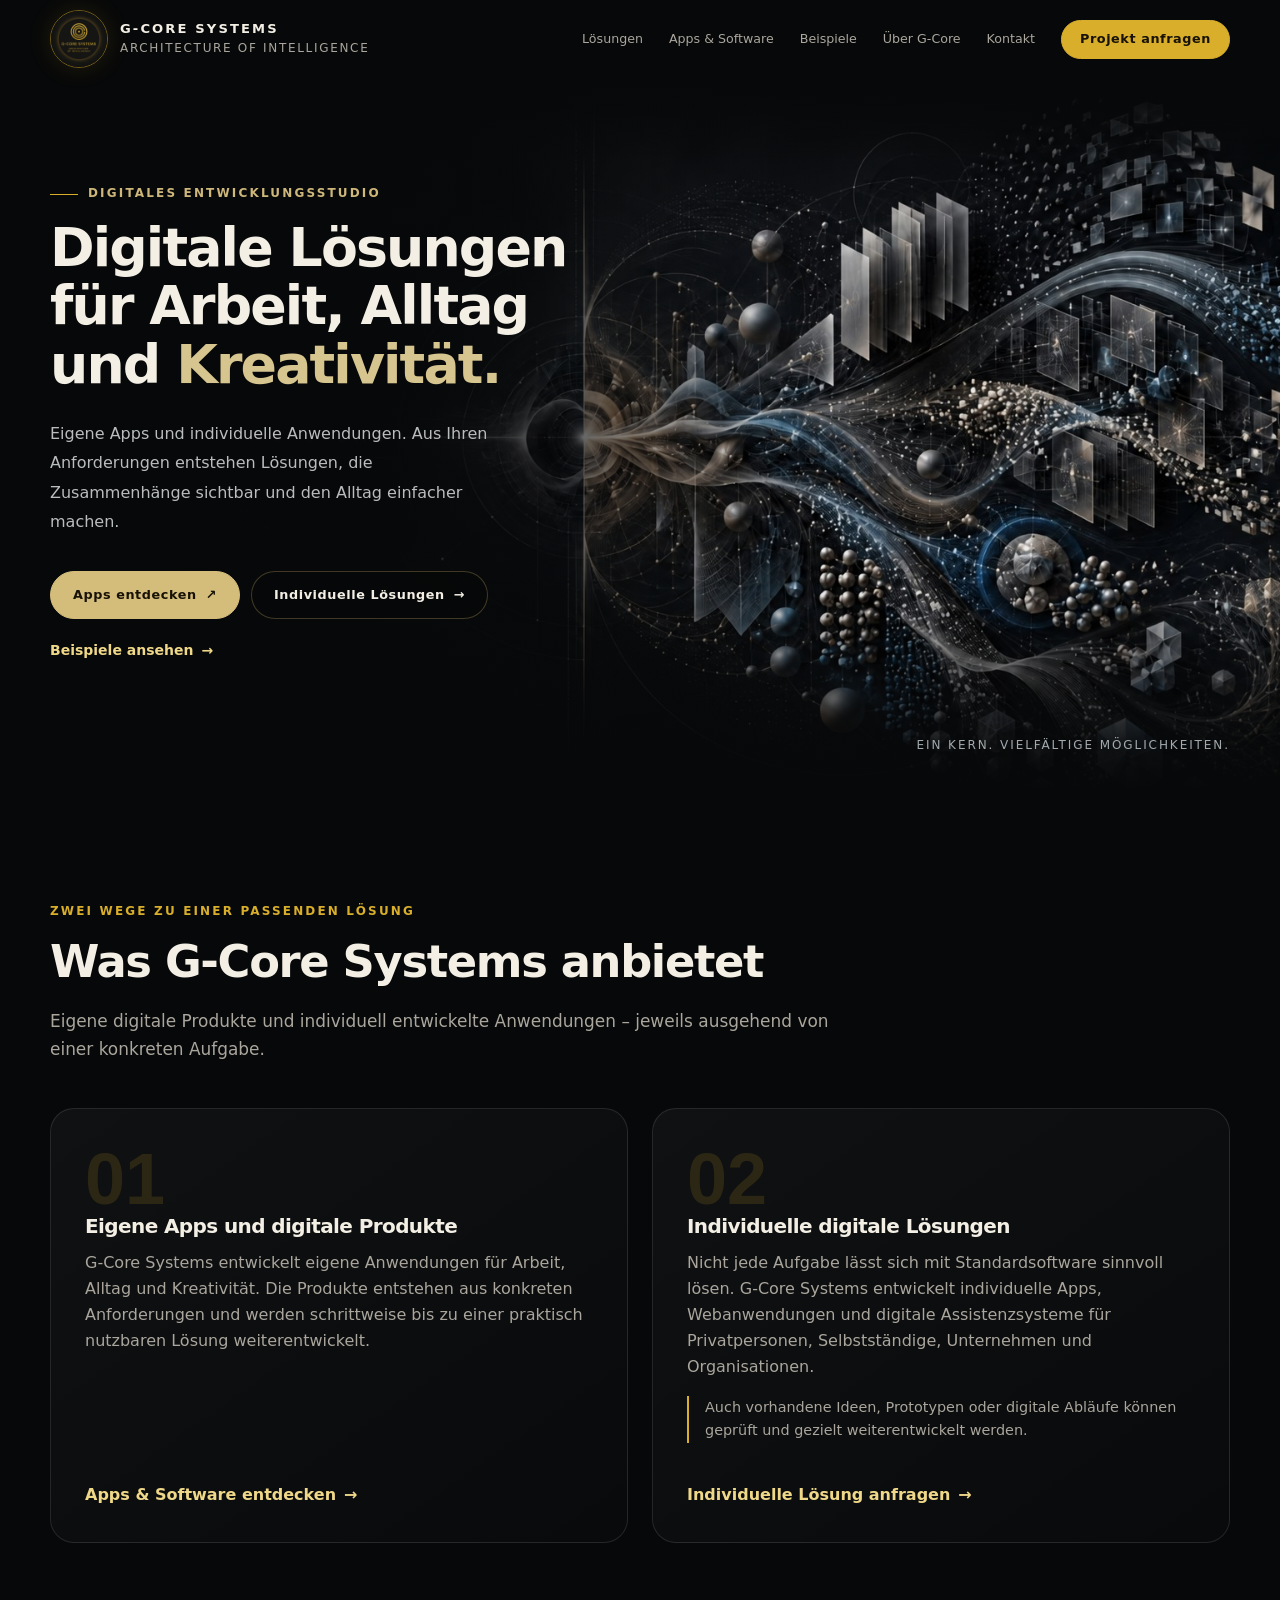
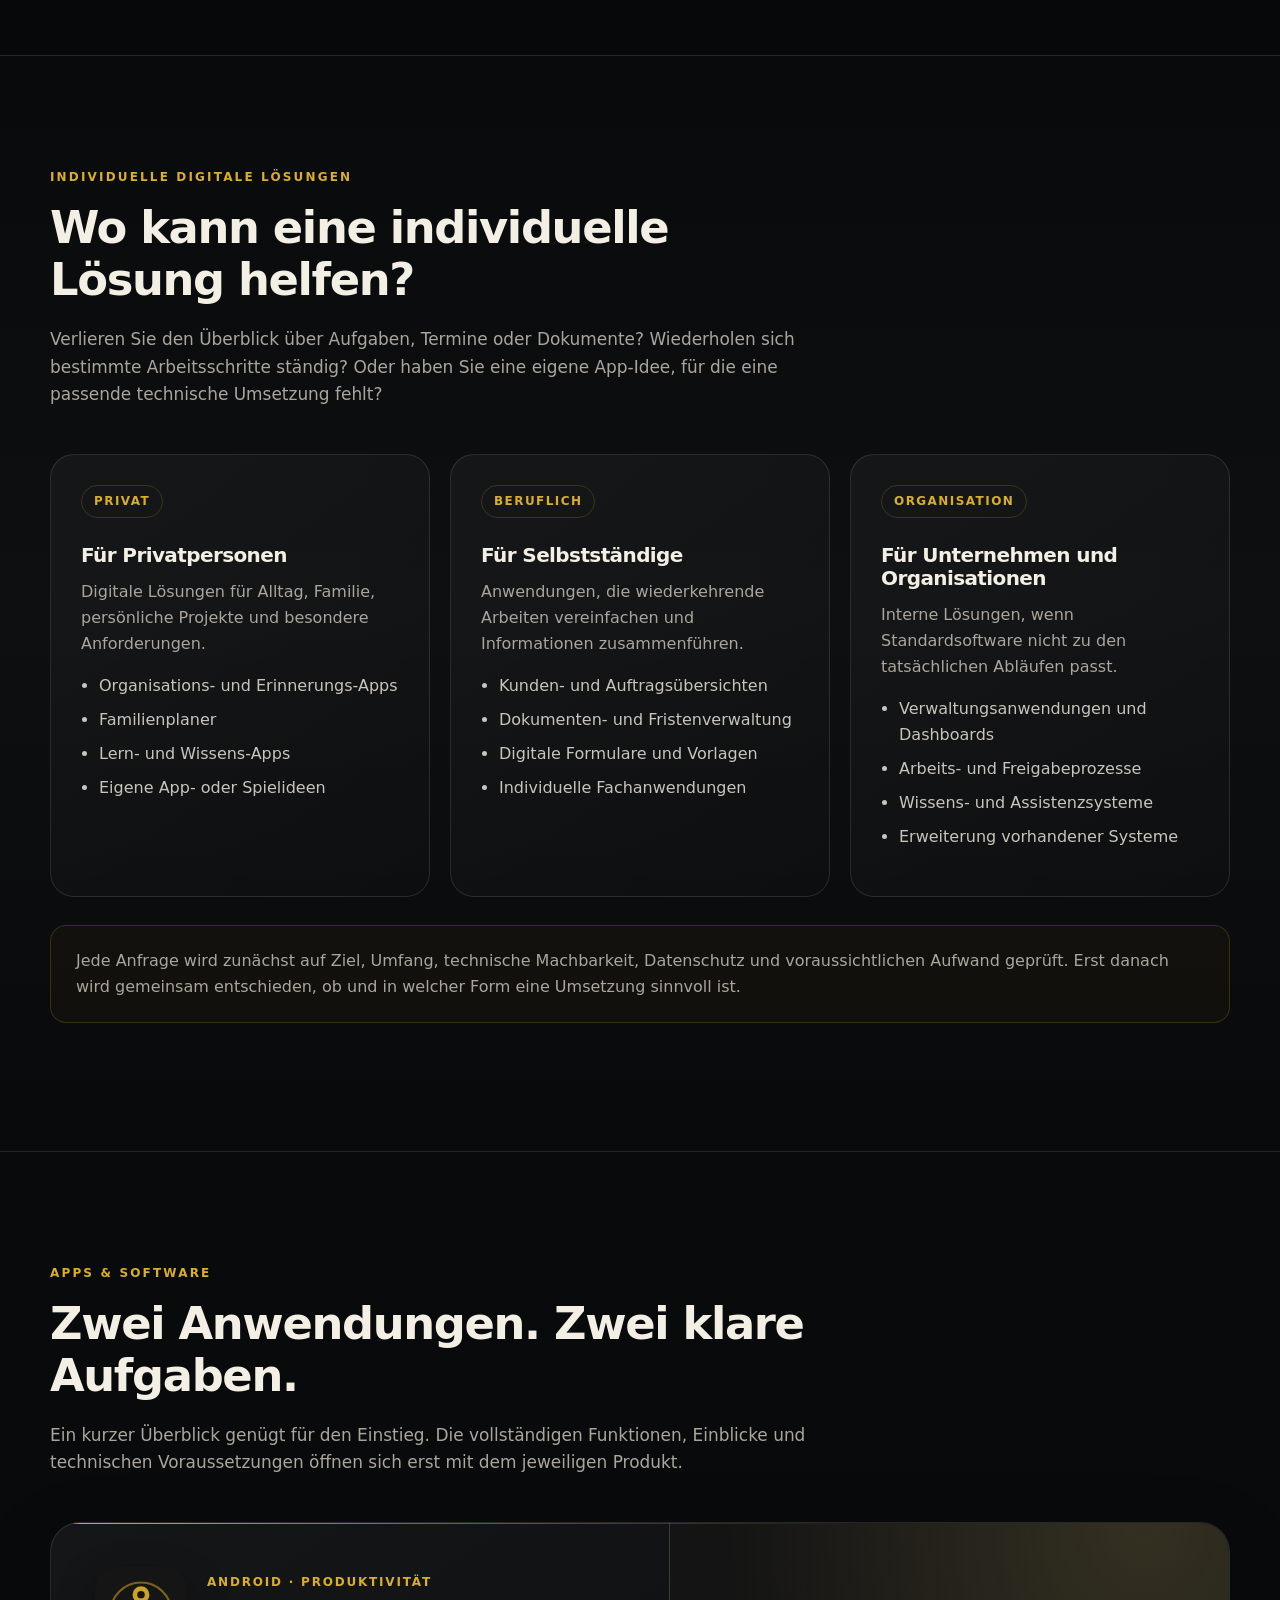
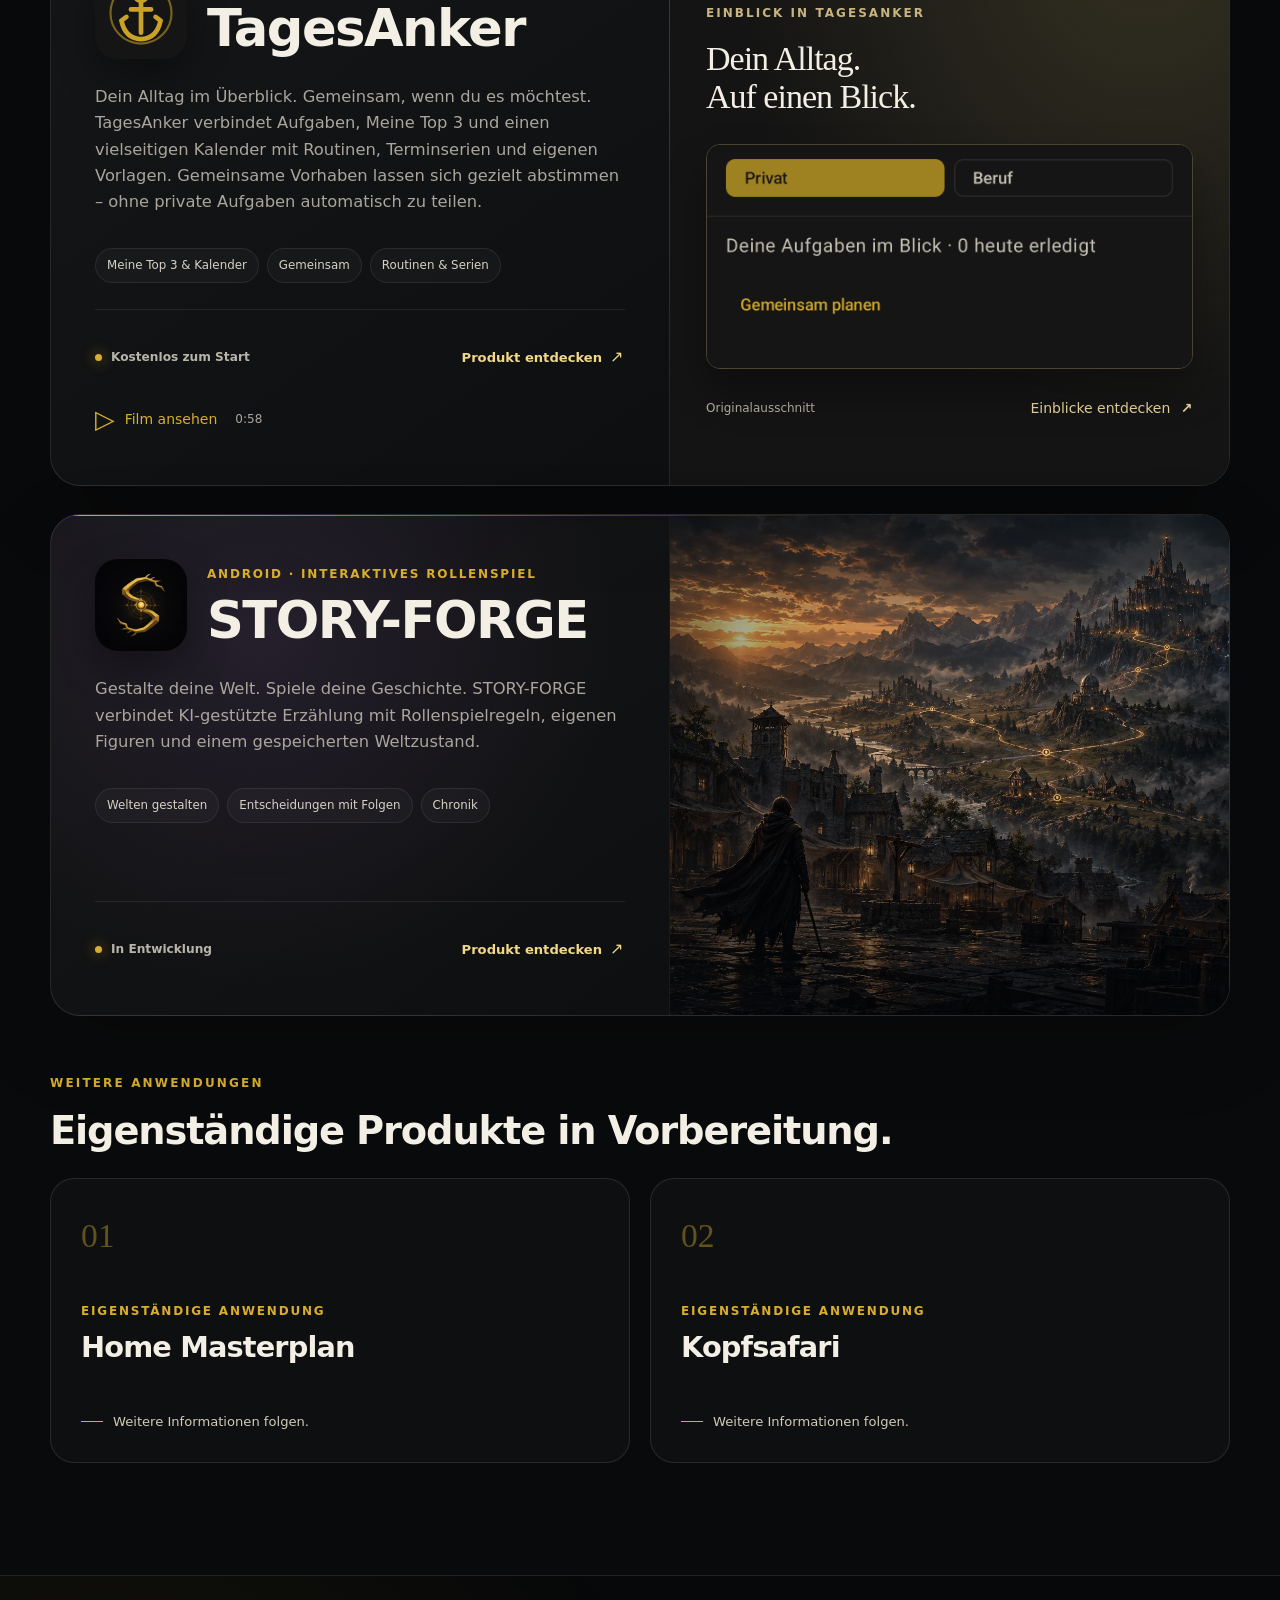
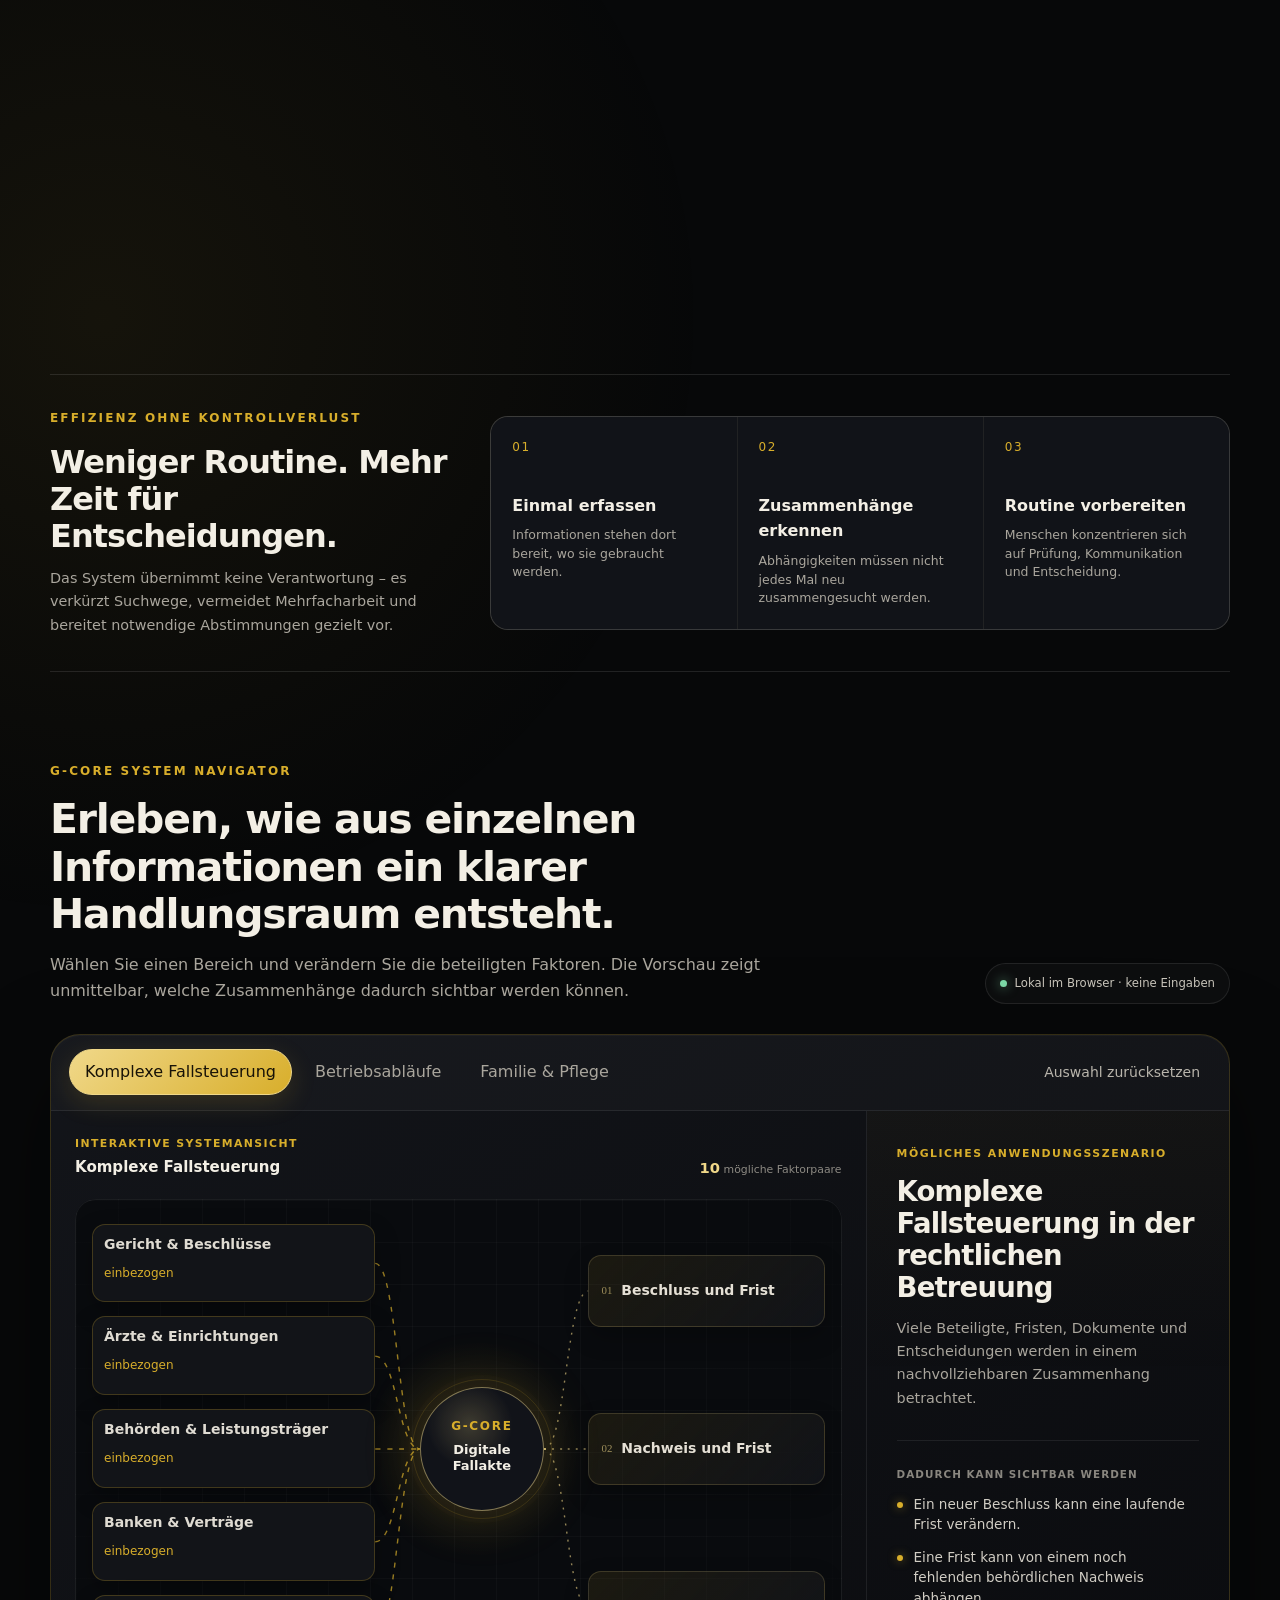
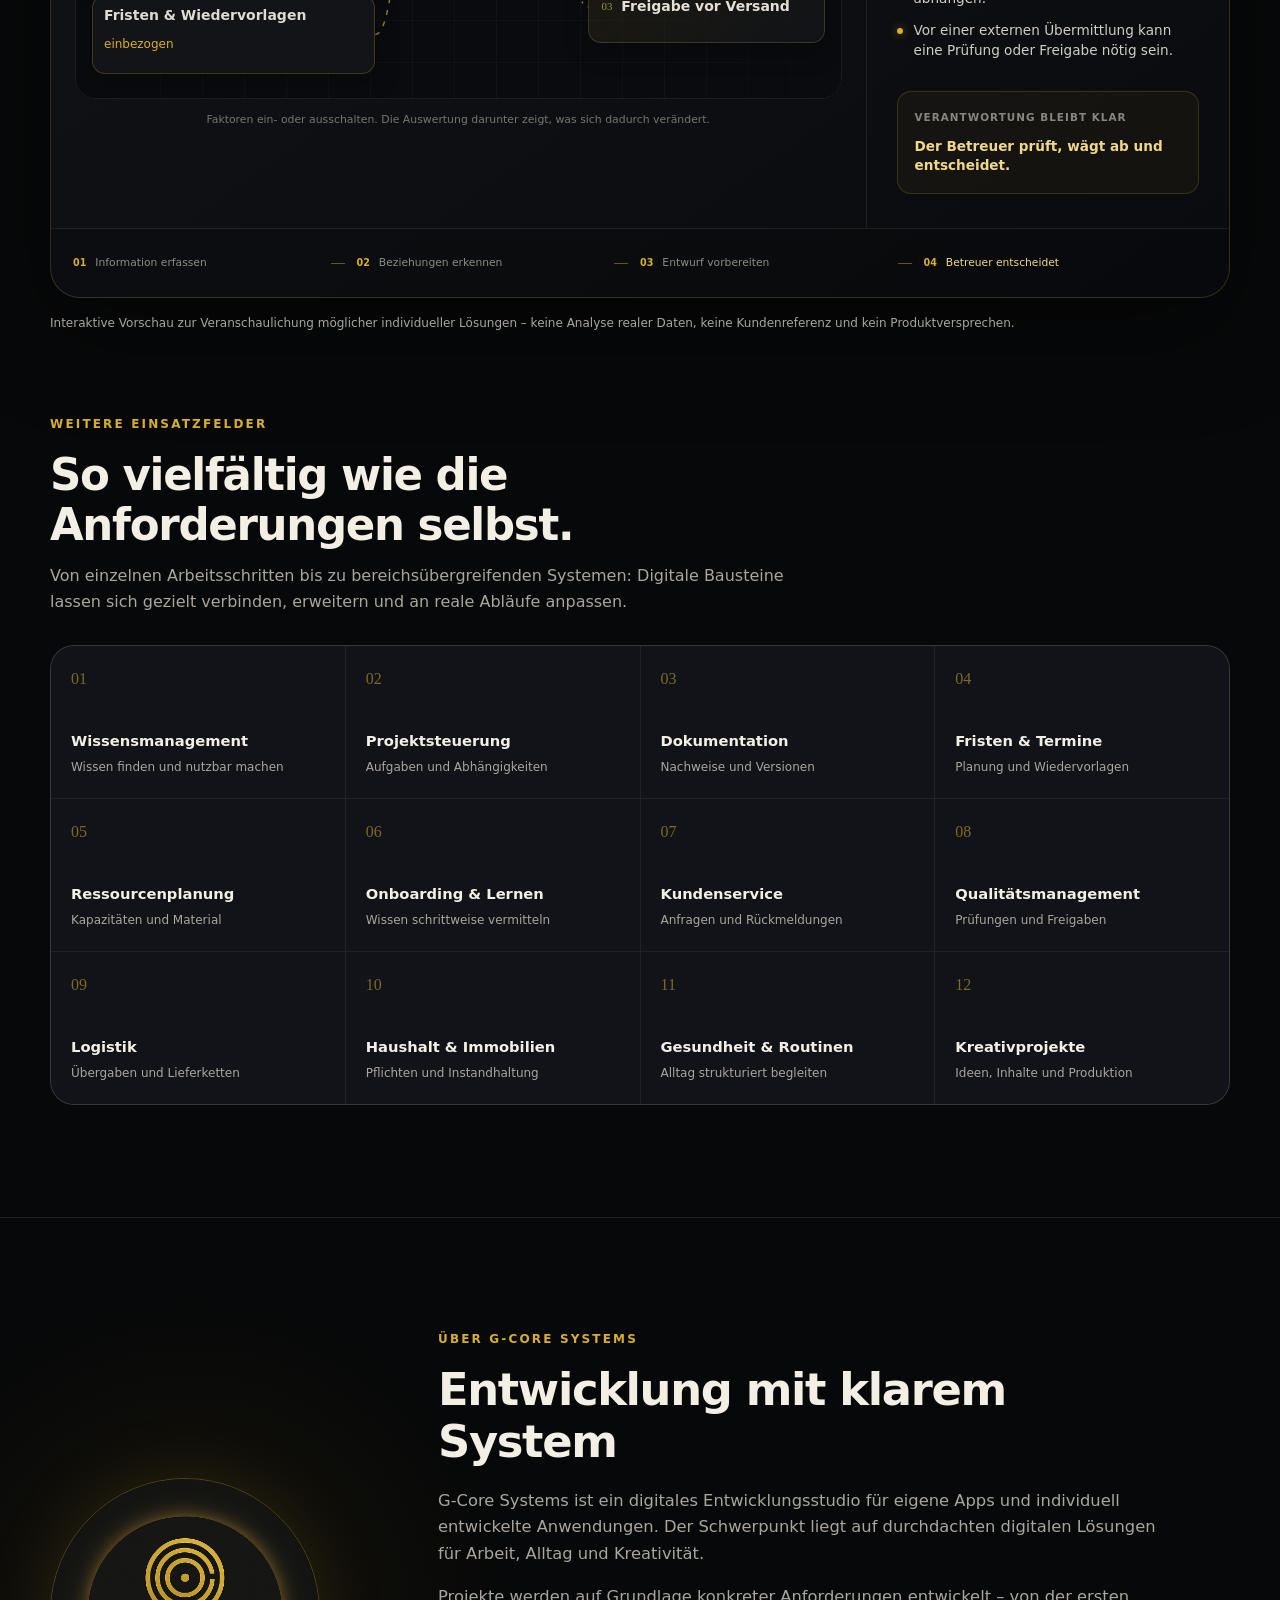
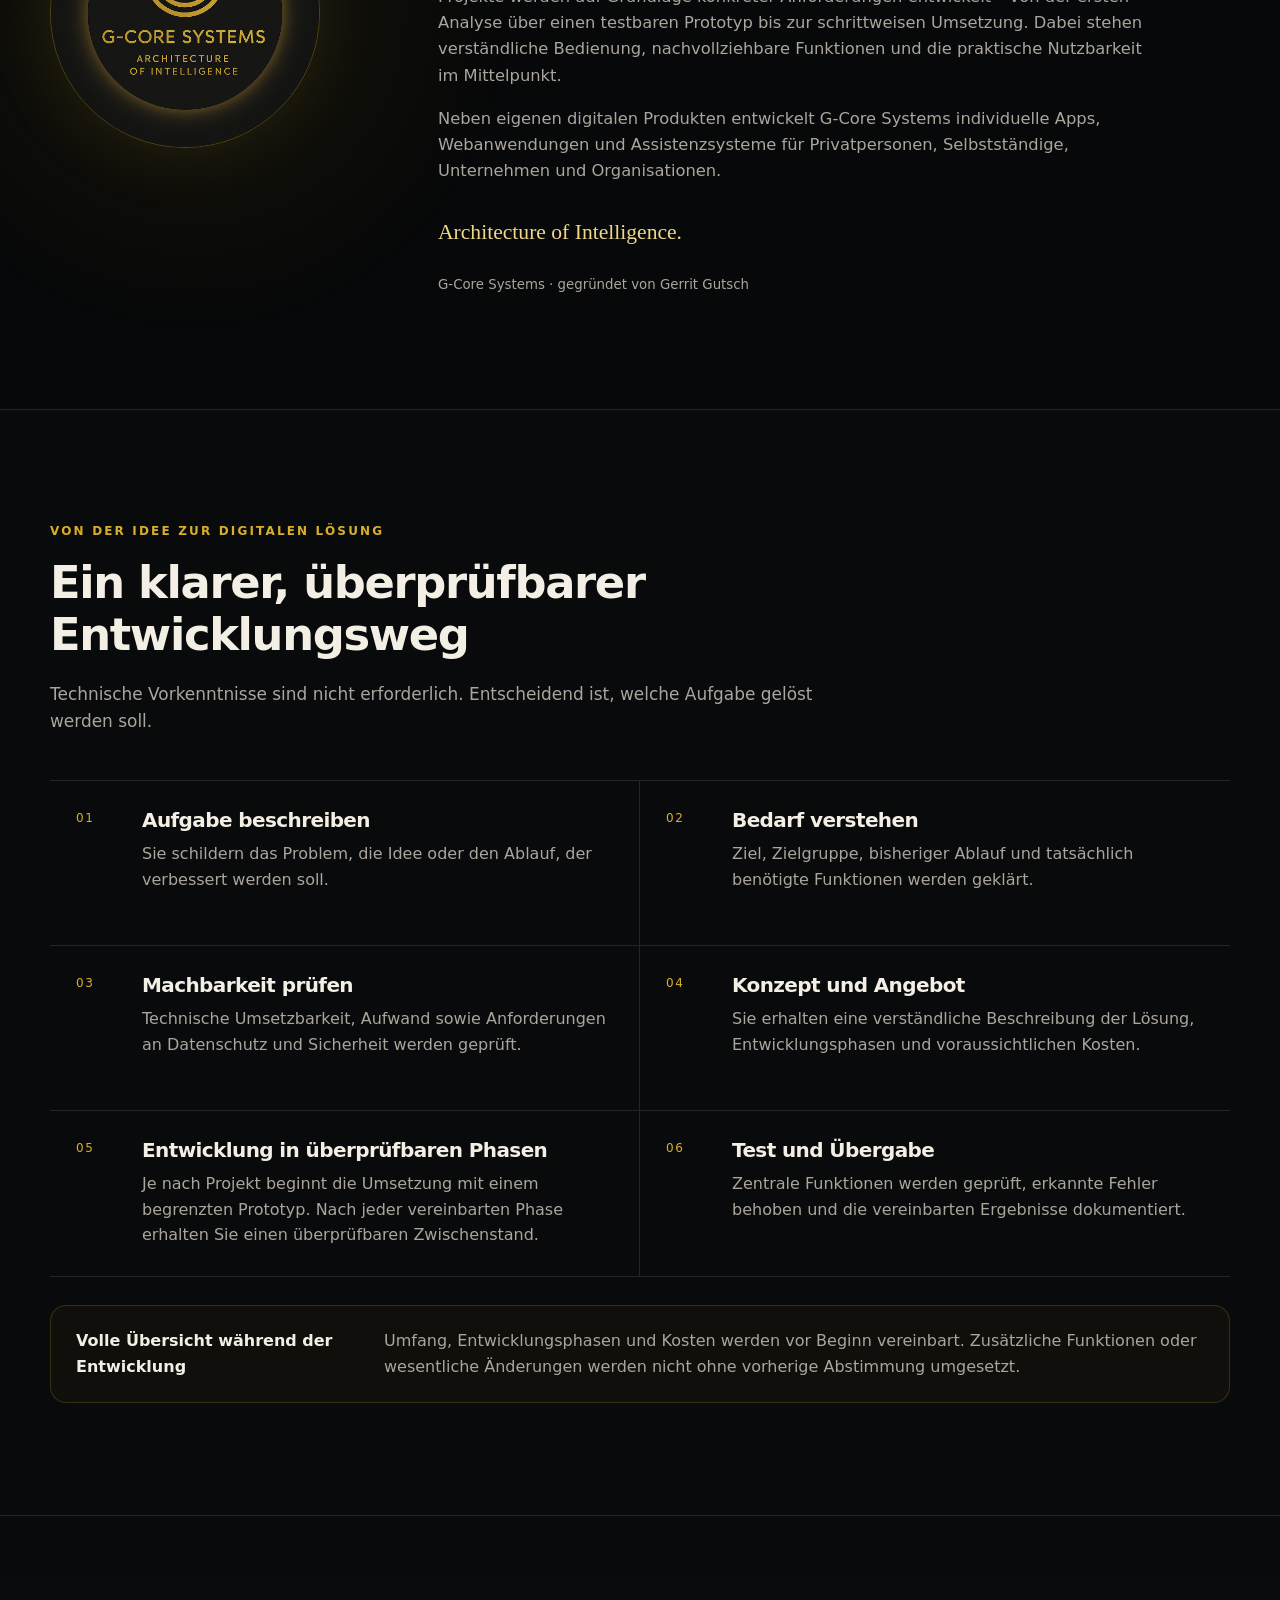
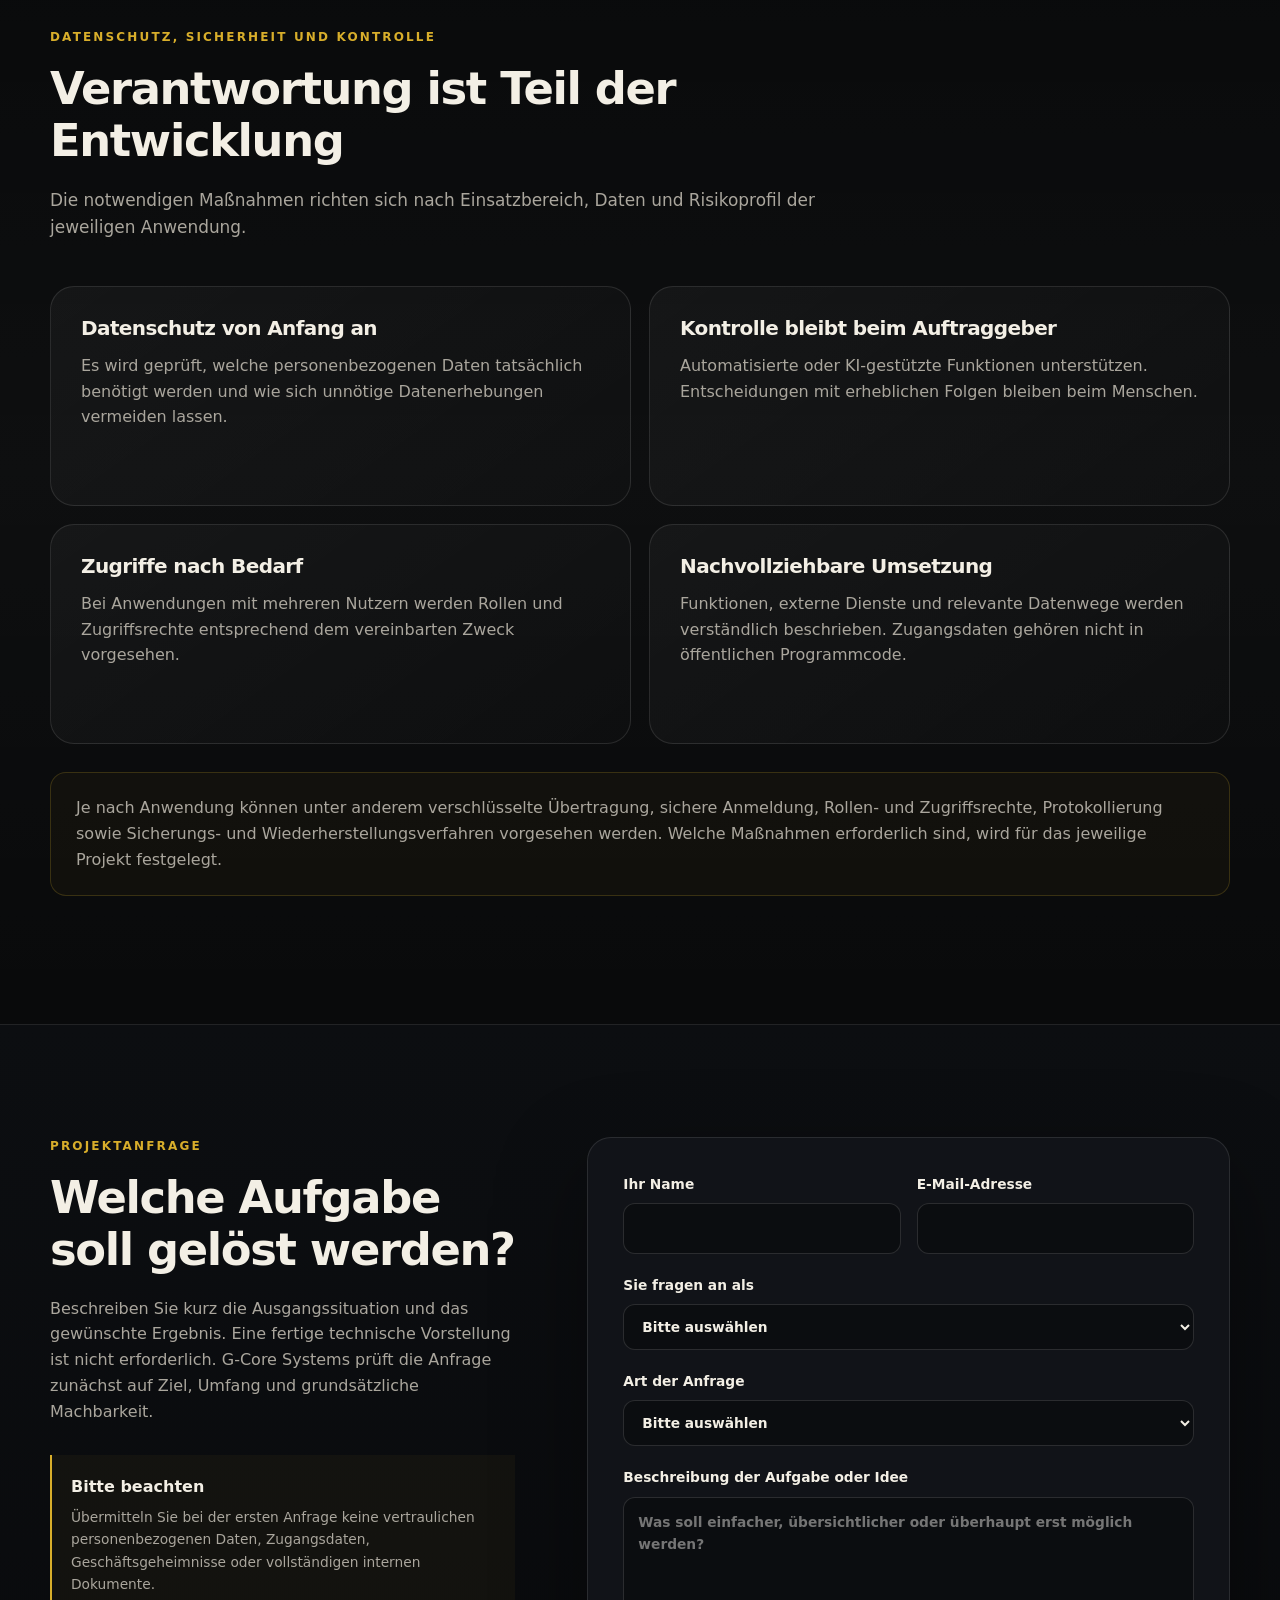
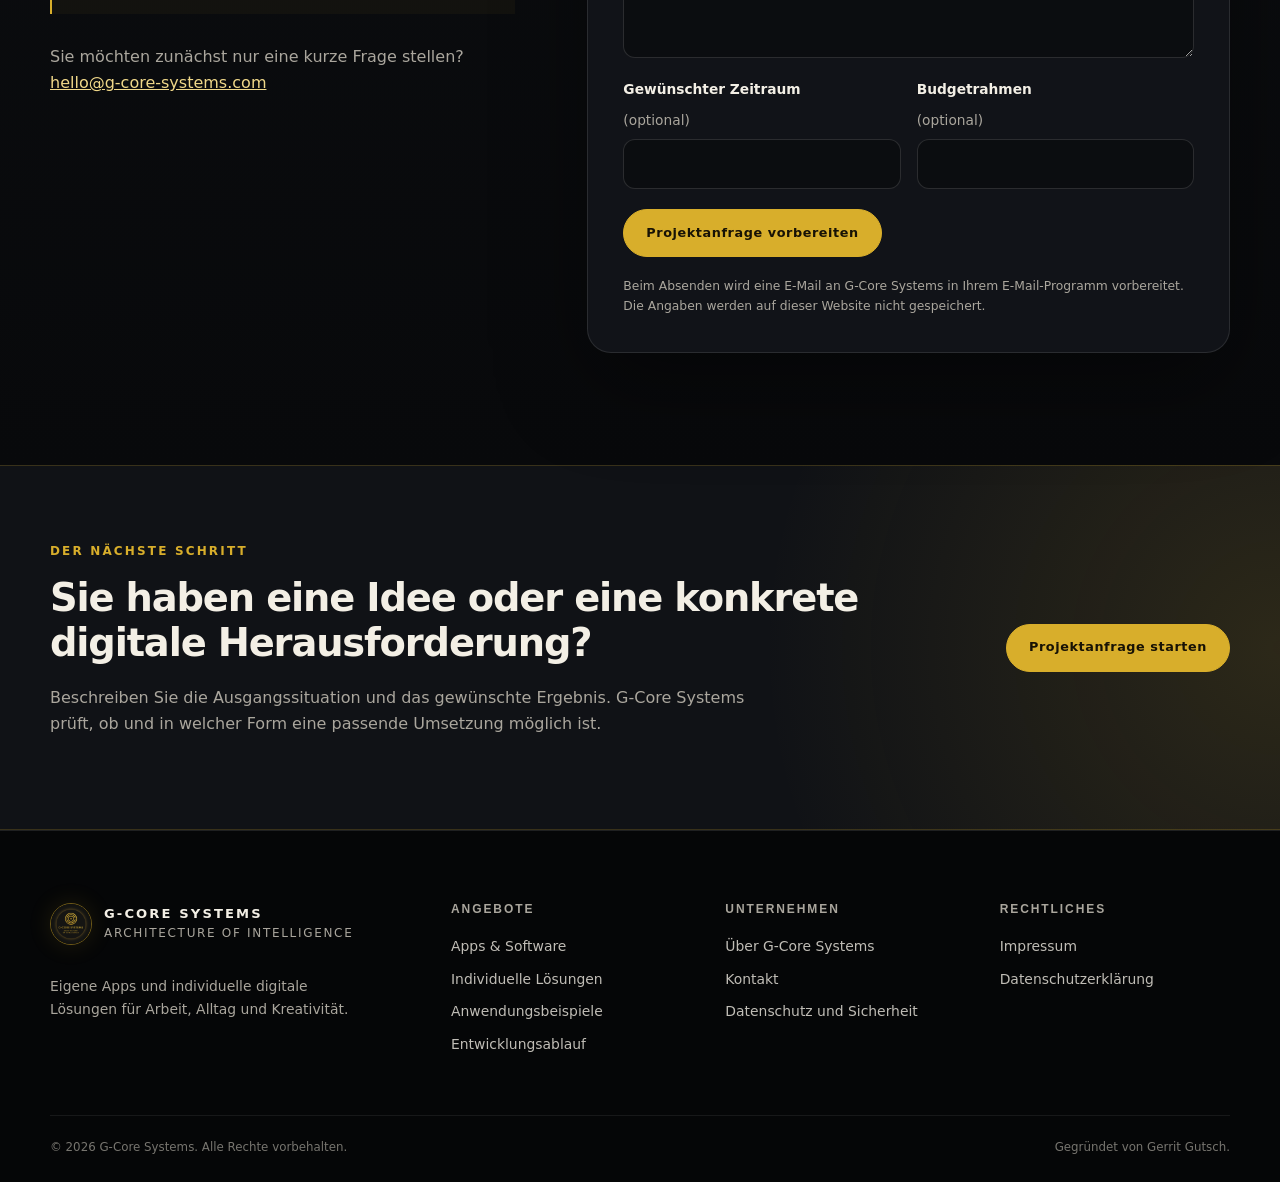
==== commit 4c6acc57: "Integrate TagesAnker product film into the existing product experience" ====
--- a/index.html
+++ b/index.html
@@ -8,8 +8,8 @@
   <title>G-Core Systems – Digitale Lösungen für Arbeit, Alltag und Kreativität</title>
   <link rel="icon" type="image/png" sizes="32x32" href="assets_icons/gcore_icon_32x32.png">
   <link rel="icon" type="image/png" sizes="64x64" href="assets_icons/gcore_icon_64x64.png">
-  <link rel="stylesheet" href="site.css?v=20260912-15">
-  <script src="site.js?v=20260912-15" defer></script>
+  <link rel="stylesheet" href="site.css?v=20260913-16">
+  <script src="site.js?v=20260913-16" defer></script>
 </head>
 <body>
   <a class="skip-link" href="#main-content">Zum Inhalt springen</a>
@@ -75,6 +75,7 @@
               <p>Dein Alltag im Überblick. Gemeinsam, wenn du es möchtest. TagesAnker verbindet Aufgaben, Meine Top 3 und einen vielseitigen Kalender mit Routinen, Terminserien und eigenen Vorlagen. Gemeinsame Vorhaben lassen sich gezielt abstimmen – ohne private Aufgaben automatisch zu teilen.</p>
               <div class="product-card-tags" aria-label="TagesAnker Schwerpunkte"><span>Meine Top 3 &amp; Kalender</span><span>Gemeinsam</span><span>Routinen &amp; Serien</span></div>
               <div class="product-card-footer"><span><i aria-hidden="true"></i>Kostenlos zum Start</span><a class="text-link product-open-link" href="#tagesanker" data-product-open="tagesanker">Produkt entdecken <b aria-hidden="true">↗</b></a></div>
+              <button class="ta-film-link" type="button" data-ta-film-jump aria-controls="tagesanker-film"><span aria-hidden="true">▷</span> Film ansehen <small>0:58</small></button>
             </div>
             <a class="product-card-visual ta-editorial-card" href="#tagesanker" data-product-open="tagesanker" aria-label="TagesAnker entdecken: interaktive Originaleinblicke">
               <div class="ta-editorial-intro"><span class="ta-overline">Einblick in TagesAnker</span><strong>Dein Alltag.<br>Auf einen Blick.</strong></div>
@@ -253,6 +254,7 @@
           <div class="detail-status"><span><i aria-hidden="true"></i>Kostenlos zum Start</span><strong>Für Android-Smartphones ab Android 8.0</strong></div>
           <div class="ta-download-actions"><a class="button button-primary" data-apk-download href="https://github.com/gerrit0802/g-core-systems-site/releases/download/tagesanker-v1.0-build37/TagesAnker-1.0-build37.apk" aria-describedby="tagesanker-download-info">Für Android herunterladen <span aria-hidden="true">↓</span></a><span id="tagesanker-download-info">Version 1.0 · Build 37 · APK · 11,2 MB</span></div>
           <p class="android-install-note">Installation nur auf Ihrem Android-Smartphone: APK herunterladen, öffnen und die angezeigten Systemhinweise und Berechtigungen prüfen. Ein Wechsel der Website-Ansicht ist nicht erforderlich. Der Download wird über GitHub bereitgestellt.</p>
+          <button class="ta-film-link" type="button" data-ta-film-jump aria-controls="tagesanker-film"><span aria-hidden="true">▷</span> TagesAnker im Film entdecken <small>0:58</small></button>
         </div>
         <section class="ta-showcase" data-ta-showcase aria-label="Interaktive Originaleinblicke in TagesAnker">
           <div class="ta-showcase-heading"><span class="ta-overline">TagesAnker im Detail</span><span class="ta-showcase-count" data-ta-count>01 / 02</span></div>
@@ -272,6 +274,19 @@
           <p class="ta-capture-disclosure">Die Aufnahmen zeigen Ansichten ohne geplante Tagesaufgaben beziehungsweise ohne geladene Termine. Die Auswahl erklärt die Oberfläche, sie bedient nicht die App.</p>
         </section>
       </div>
+
+      <section id="tagesanker-film" class="ta-film" aria-labelledby="tagesanker-film-title" tabindex="-1">
+        <div class="ta-film-heading"><div><p class="eyebrow">TagesAnker in 58 Sekunden</p><h3 id="tagesanker-film-title">Den Tag klar vor Augen.</h3></div><p>Vom ersten Gedanken zur klaren Tagesplanung. Entdecken Sie TagesAnker in Bewegung.</p></div>
+        <figure class="ta-film-screen">
+          <video data-ta-film controls playsinline preload="none" width="1920" height="1080" poster="assets_products/tagesanker-product-film-r03.webp" aria-label="TagesAnker Produktfilm" aria-describedby="tagesanker-film-caption">
+            <source src="assets_products/tagesanker-product-film-r03.mp4" type="video/mp4">
+            <track kind="captions" src="assets_products/tagesanker-product-film-r03.vtt" srclang="de" label="Deutsch">
+            Ihr Browser unterstützt die Videowiedergabe nicht. <a href="assets_products/tagesanker-product-film-r03.mp4">Film öffnen</a>.
+          </video>
+          <figcaption id="tagesanker-film-caption"><span>Deutsche Sprachfassung · Untertitel zuschaltbar</span><a href="assets_products/tagesanker-product-film-r03.mp4" target="_blank" rel="noopener">Video separat öffnen <span aria-hidden="true">↗</span></a></figcaption>
+        </figure>
+        <p class="ta-film-error" data-ta-film-error role="status" hidden>Der Film konnte nicht geladen werden. Bitte versuchen Sie es später erneut oder öffnen Sie das Video separat.</p>
+      </section>
 
       <section class="together-section" aria-labelledby="tagesanker-together-title">
         <div class="explorer-heading"><p class="eyebrow">Gemeinsam · eine Kernfunktion</p><h3 id="tagesanker-together-title">Ein eigener Rhythmus.<br>Ein gemeinsamer Plan.</h3><p>Familie, Partnerschaft oder gemeinsame Vorhaben: „Gemeinsam“ verbindet die Abstimmung mit der persönlichen Tagesstruktur. Ein Vorschlag wird erst nach bewusster Annahme zur eigenen Aufgabe.</p></div>
--- a/site.css
+++ b/site.css
@@ -144,6 +144,28 @@
 .ta-download-actions { display: flex; flex-direction: column; align-items: flex-start; gap: 12px; margin-top: 24px; }
 .ta-download-actions > span { color: #aaa69d; font-size: .75rem; line-height: 1.6; }
 .ta-download-actions .button { max-width: 100%; min-height: 48px; white-space: normal; text-align: center; }
+.ta-film-link { display: inline-flex; align-items: center; gap: 10px; min-height: 44px; margin-top: 18px; padding: 6px 0; color: var(--gold); background: none; border: 0; font: inherit; font-size: .875rem; text-align: left; cursor: pointer; }
+.ta-film-link > span { font-size: 1.6rem; line-height: 1; }
+.ta-film-link small { padding-left: 8px; color: #aaa69d; font-size: .75rem; }
+.ta-film-link:hover { color: #f4e0a5; }
+.ta-film-link:focus-visible { outline: 2px solid var(--gold); outline-offset: 6px; border-radius: 3px; }
+.ta-film { width: min(calc(100% - 48px),var(--max)); margin: 24px auto clamp(48px, 7vw, 96px); scroll-margin-top: 100px; }
+.ta-film-heading { display: grid; grid-template-columns: 1.2fr 1fr; align-items: end; gap: 24px; margin-bottom: 28px; }
+.ta-film-heading h3 { margin: 0; font-family: var(--font-display, Georgia, serif); font-size: clamp(1.8rem, 3vw, 2.8rem); font-weight: 400; line-height: 1.15; color: #e6d39f; }
+.ta-film-heading > p { margin: 0; max-width: 430px; color: #aaa69d; font-size: 1rem; line-height: 1.7; }
+.ta-film-screen { margin: 0; padding: 8px; border: 1px solid rgba(224,196,130,.2); border-radius: 22px; background: #10110f; box-shadow: 0 22px 70px rgba(0,0,0,.2); overflow: hidden; }
+.ta-film-screen video { display: block; width: 100%; height: auto; aspect-ratio: 16 / 9; object-fit: contain; border-radius: 15px; background: #080a09; }
+.ta-film-screen video:focus-visible { outline: 2px solid var(--gold); outline-offset: -3px; }
+.ta-film-screen figcaption { display: flex; flex-wrap: wrap; justify-content: space-between; gap: 12px 24px; padding: 16px 14px 8px; color: #aaa69d; font-size: .8125rem; line-height: 1.6; }
+.ta-film-screen figcaption a { color: #e6d39f; }
+.ta-film-error { margin-top: 16px; color: #e6d39f; }
+@media (max-width: 700px) {
+  .ta-film { width: calc(100% - 30px); }
+  .ta-film-heading { grid-template-columns: 1fr; gap: 16px; margin-bottom: 22px; }
+  .ta-film-screen { padding: 4px; border-radius: 14px; }
+  .ta-film-screen video { border-radius: 10px; }
+  .ta-film-screen figcaption { padding: 12px 9px 8px; }
+}
 .mobile-download-state { display: none; margin: 18px 0 0; padding: 12px 16px; color: #b9e8c7; font-size: .79rem; font-weight: 700; border: 1px solid rgba(136,195,155,.3); border-radius: 999px; background: rgba(136,195,155,.08); }
 .more-note { margin: auto 0 0; padding-top: 25px; display: flex; align-items: center; gap: 10px; color: #d3cbb9; font-size: .82rem; }
 .more-note::before { content: ""; width: 22px; height: 1px; background: var(--gold); }
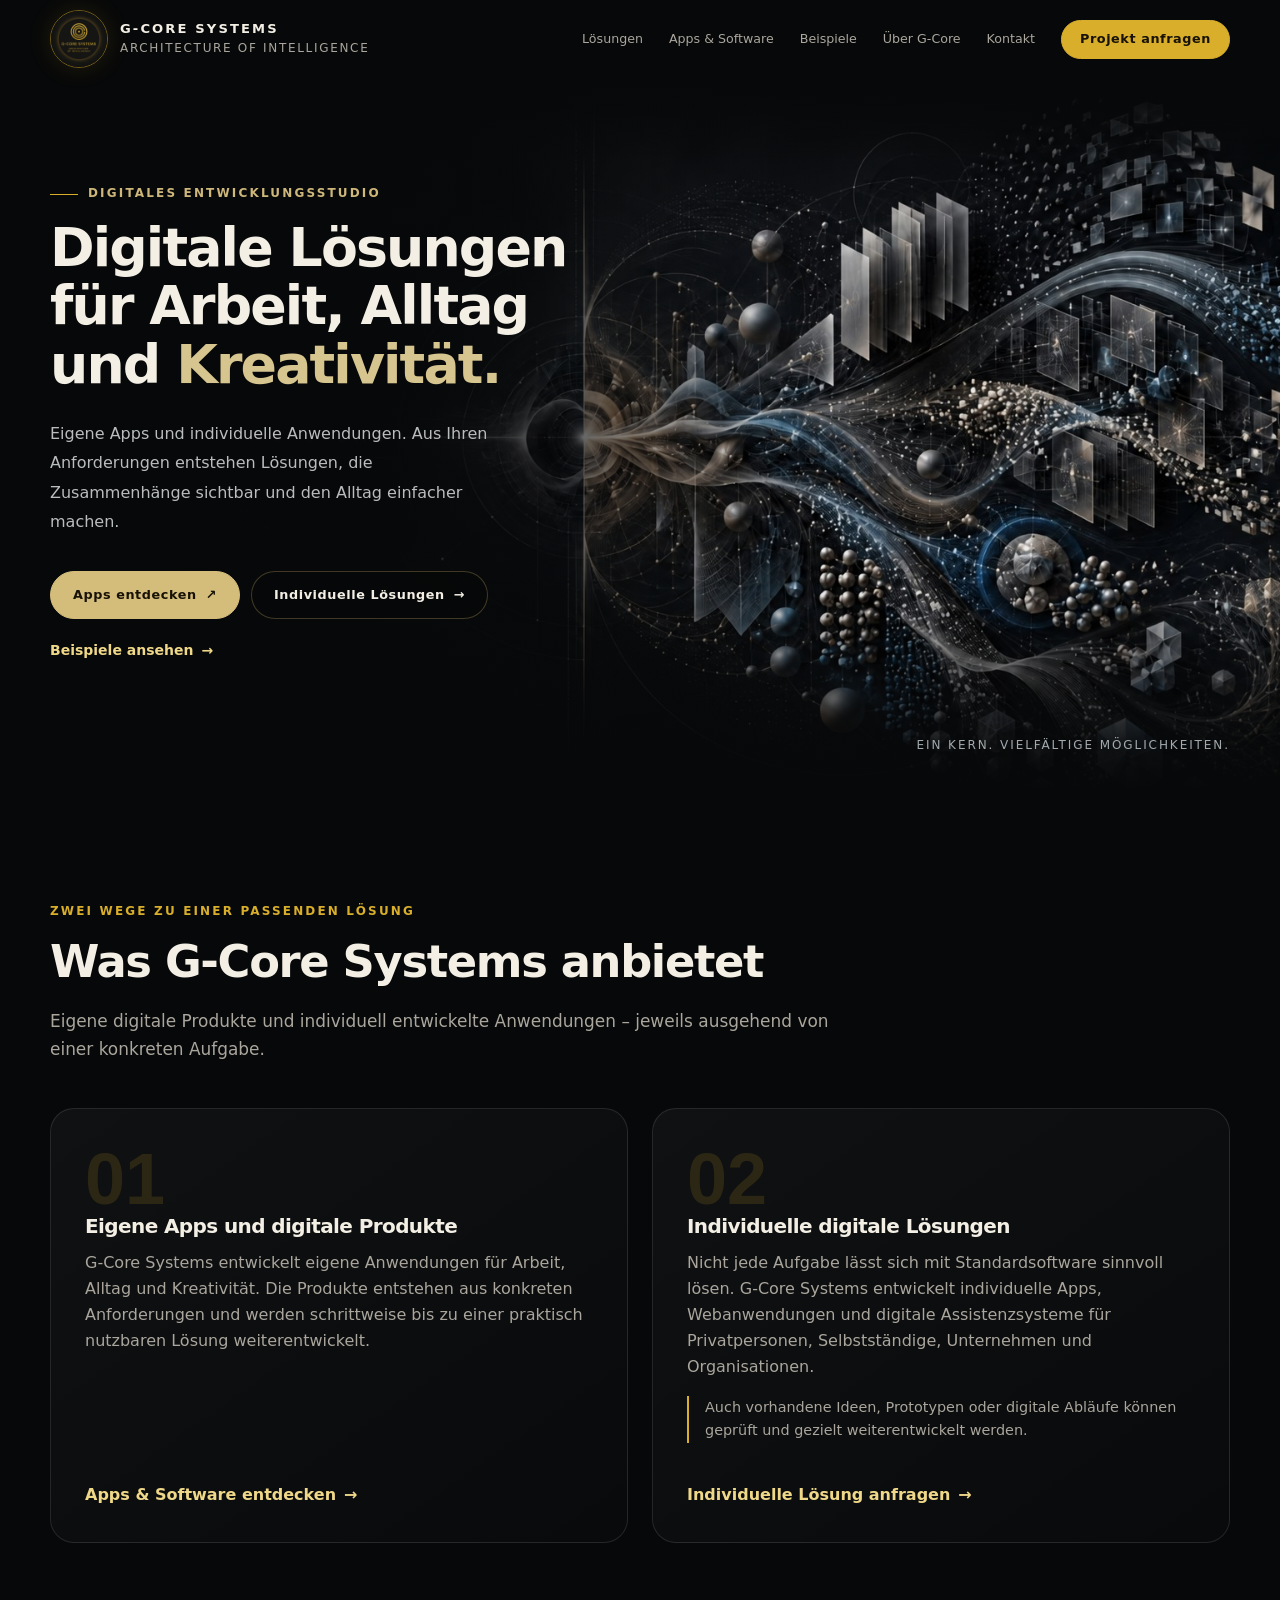
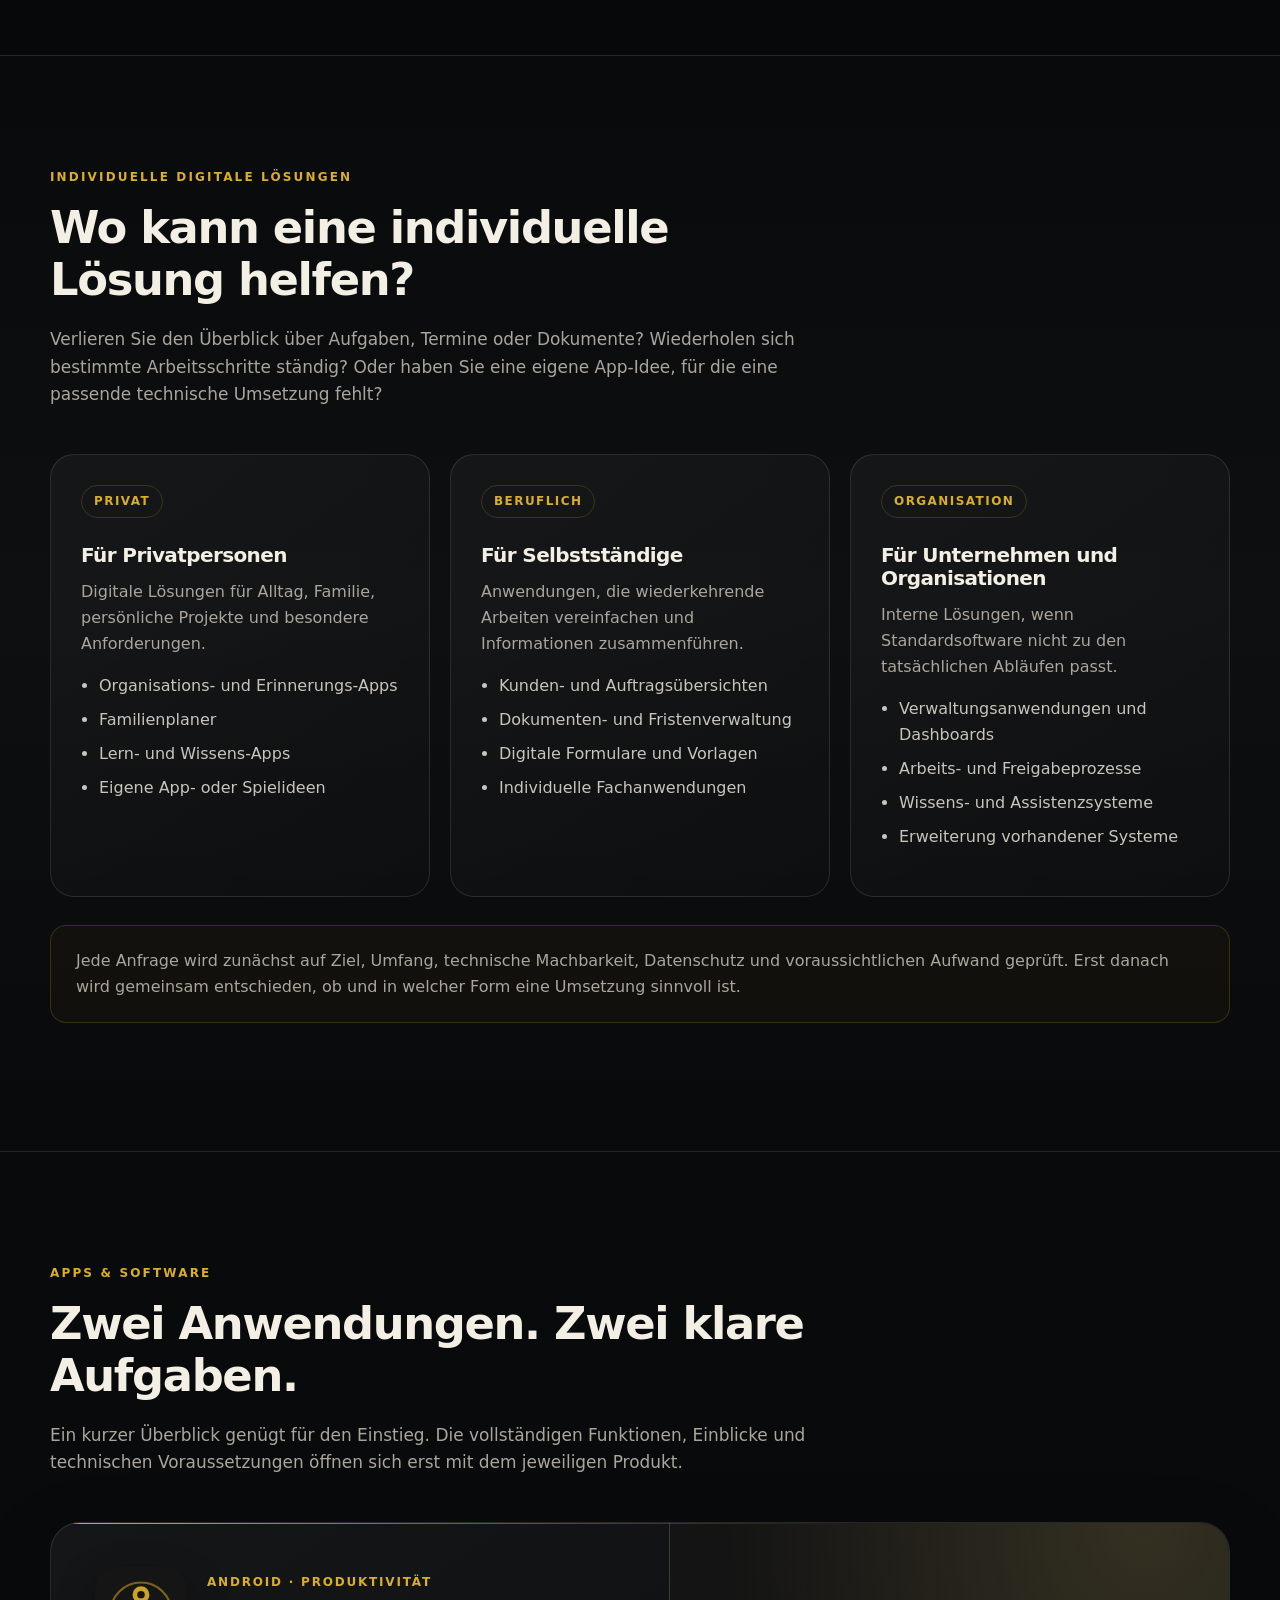
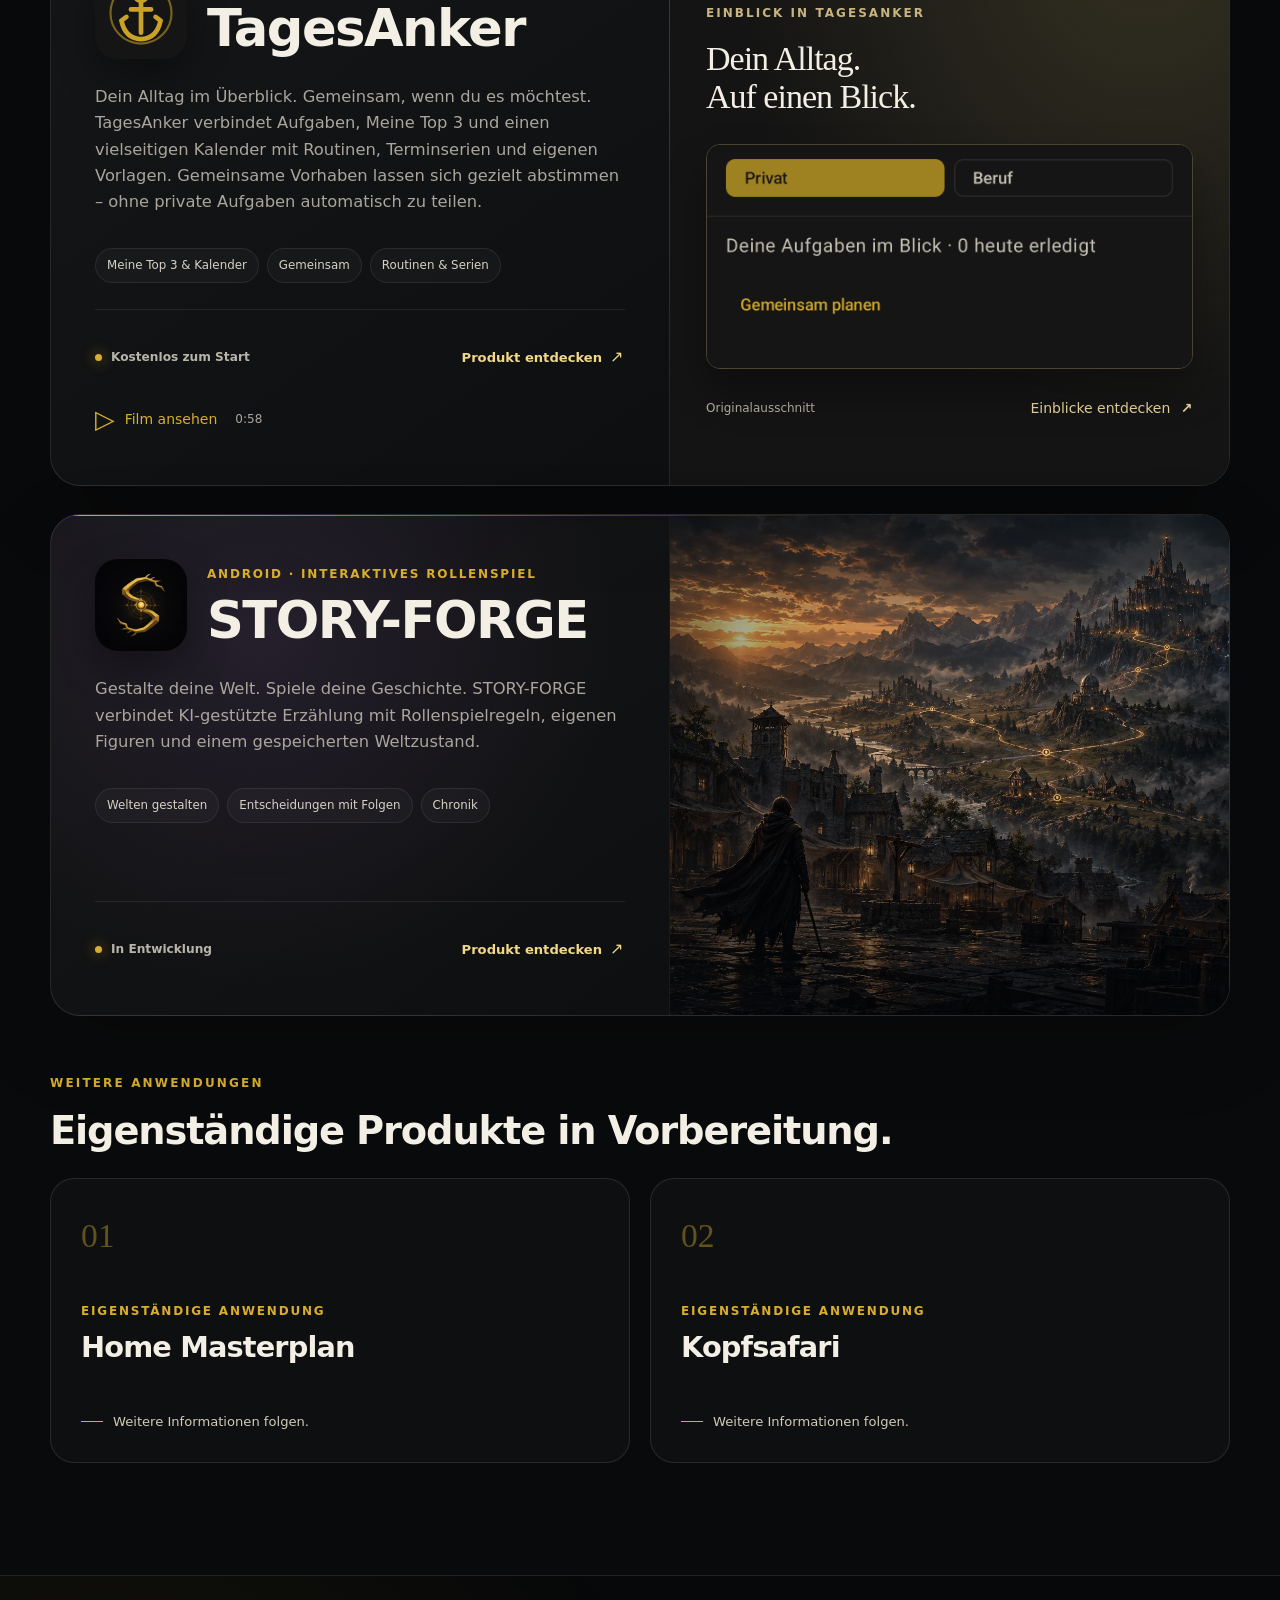
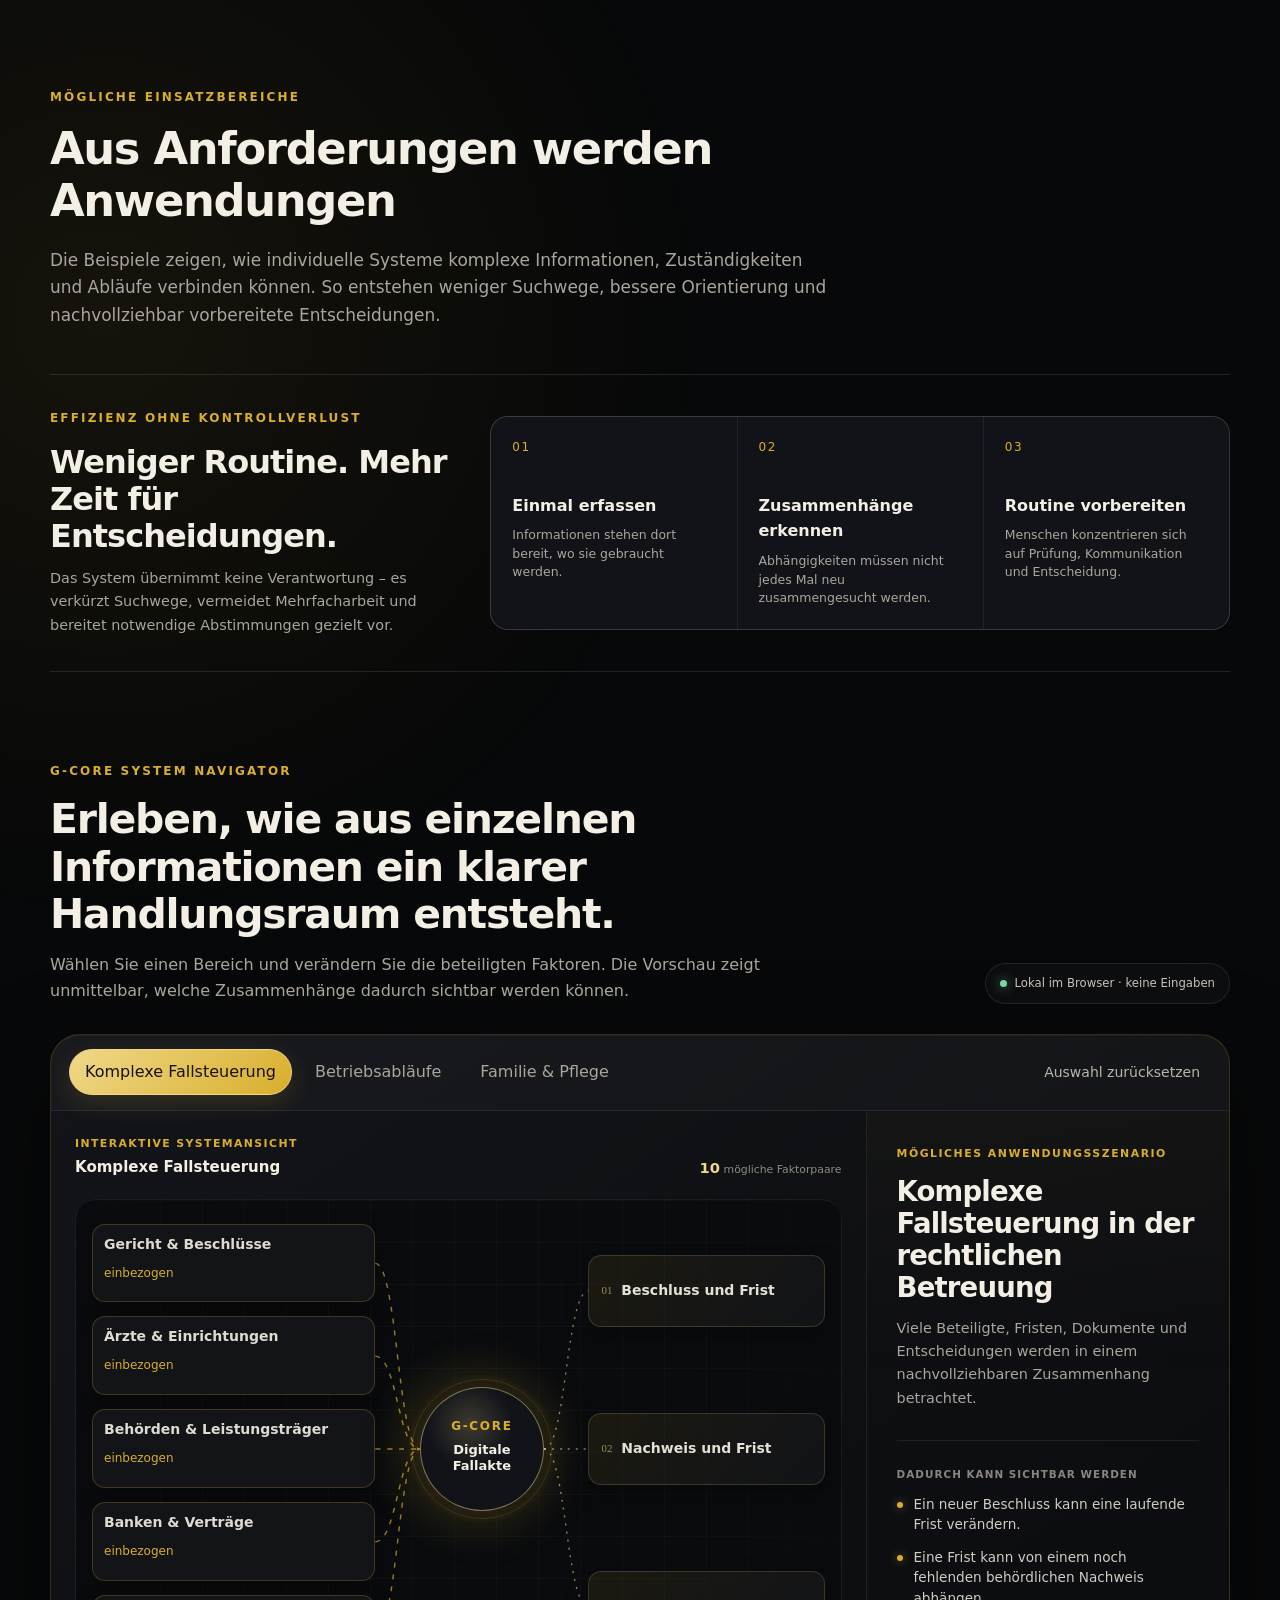
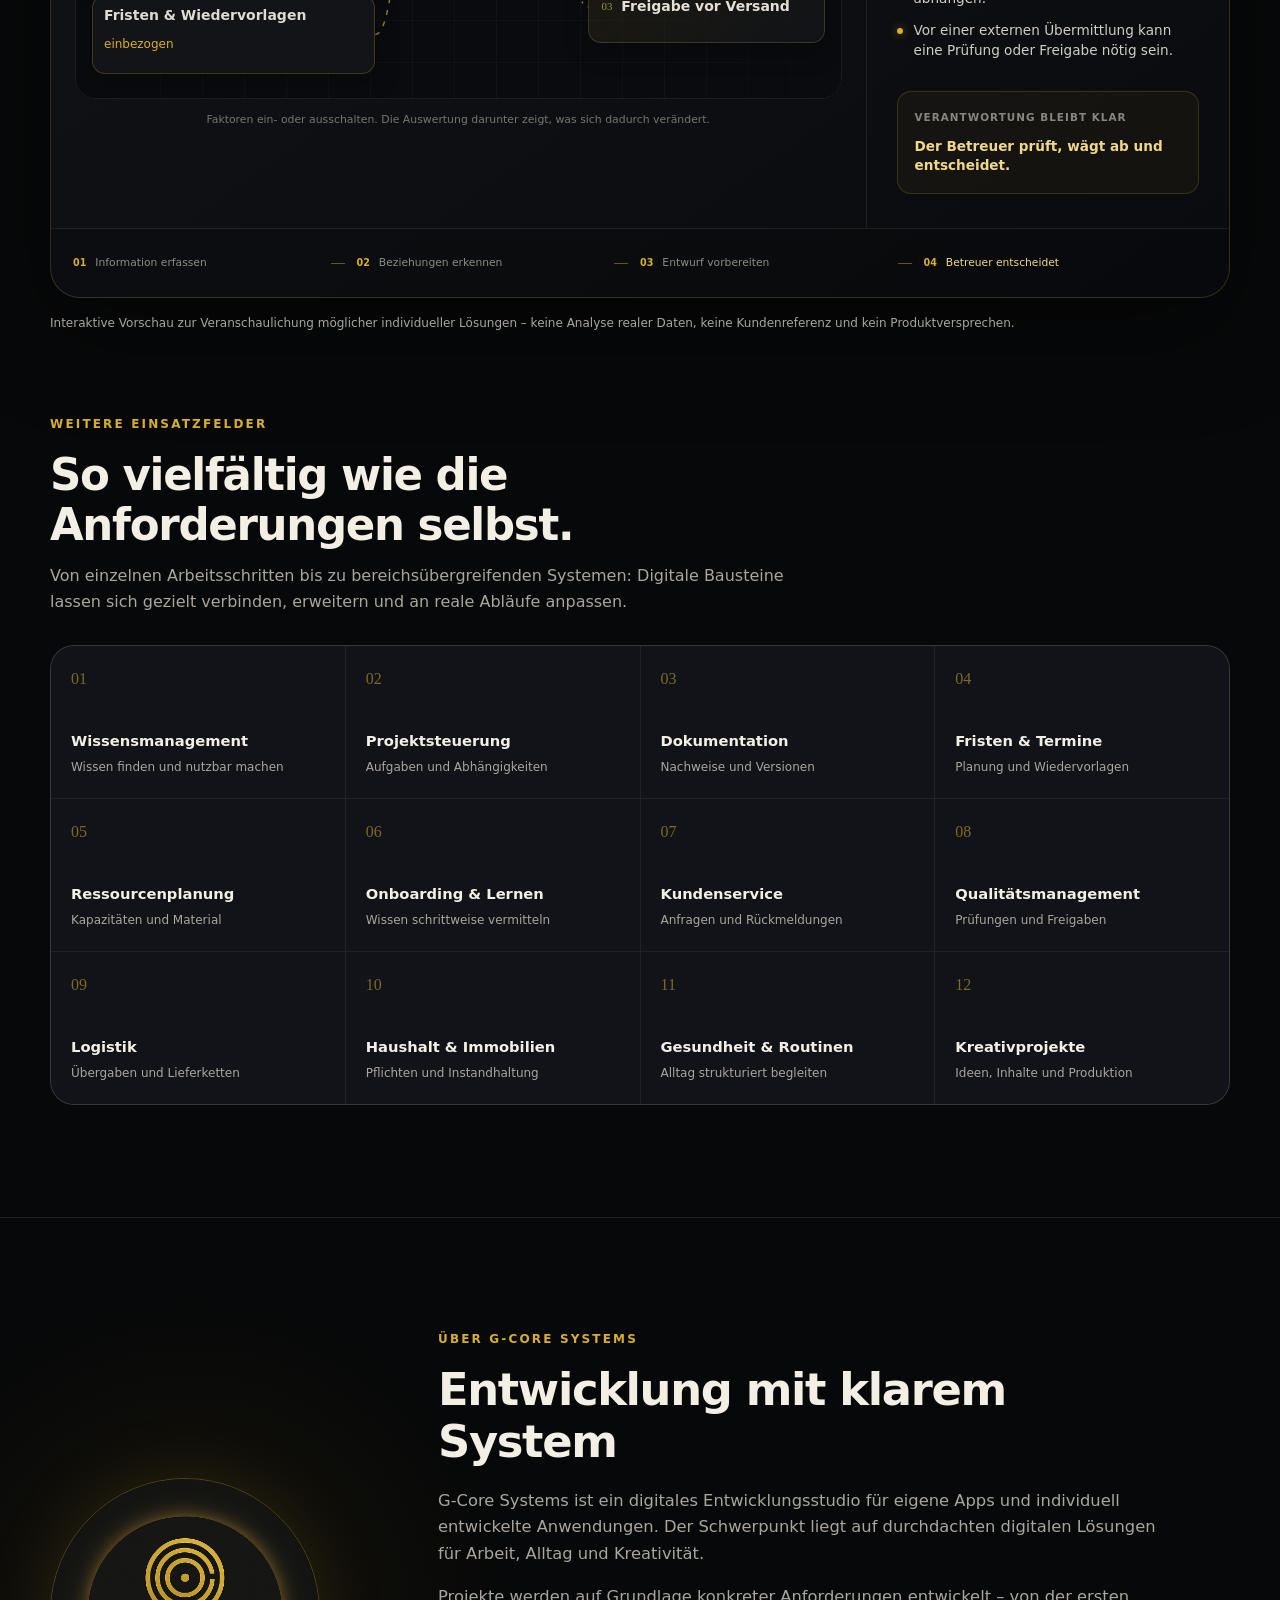
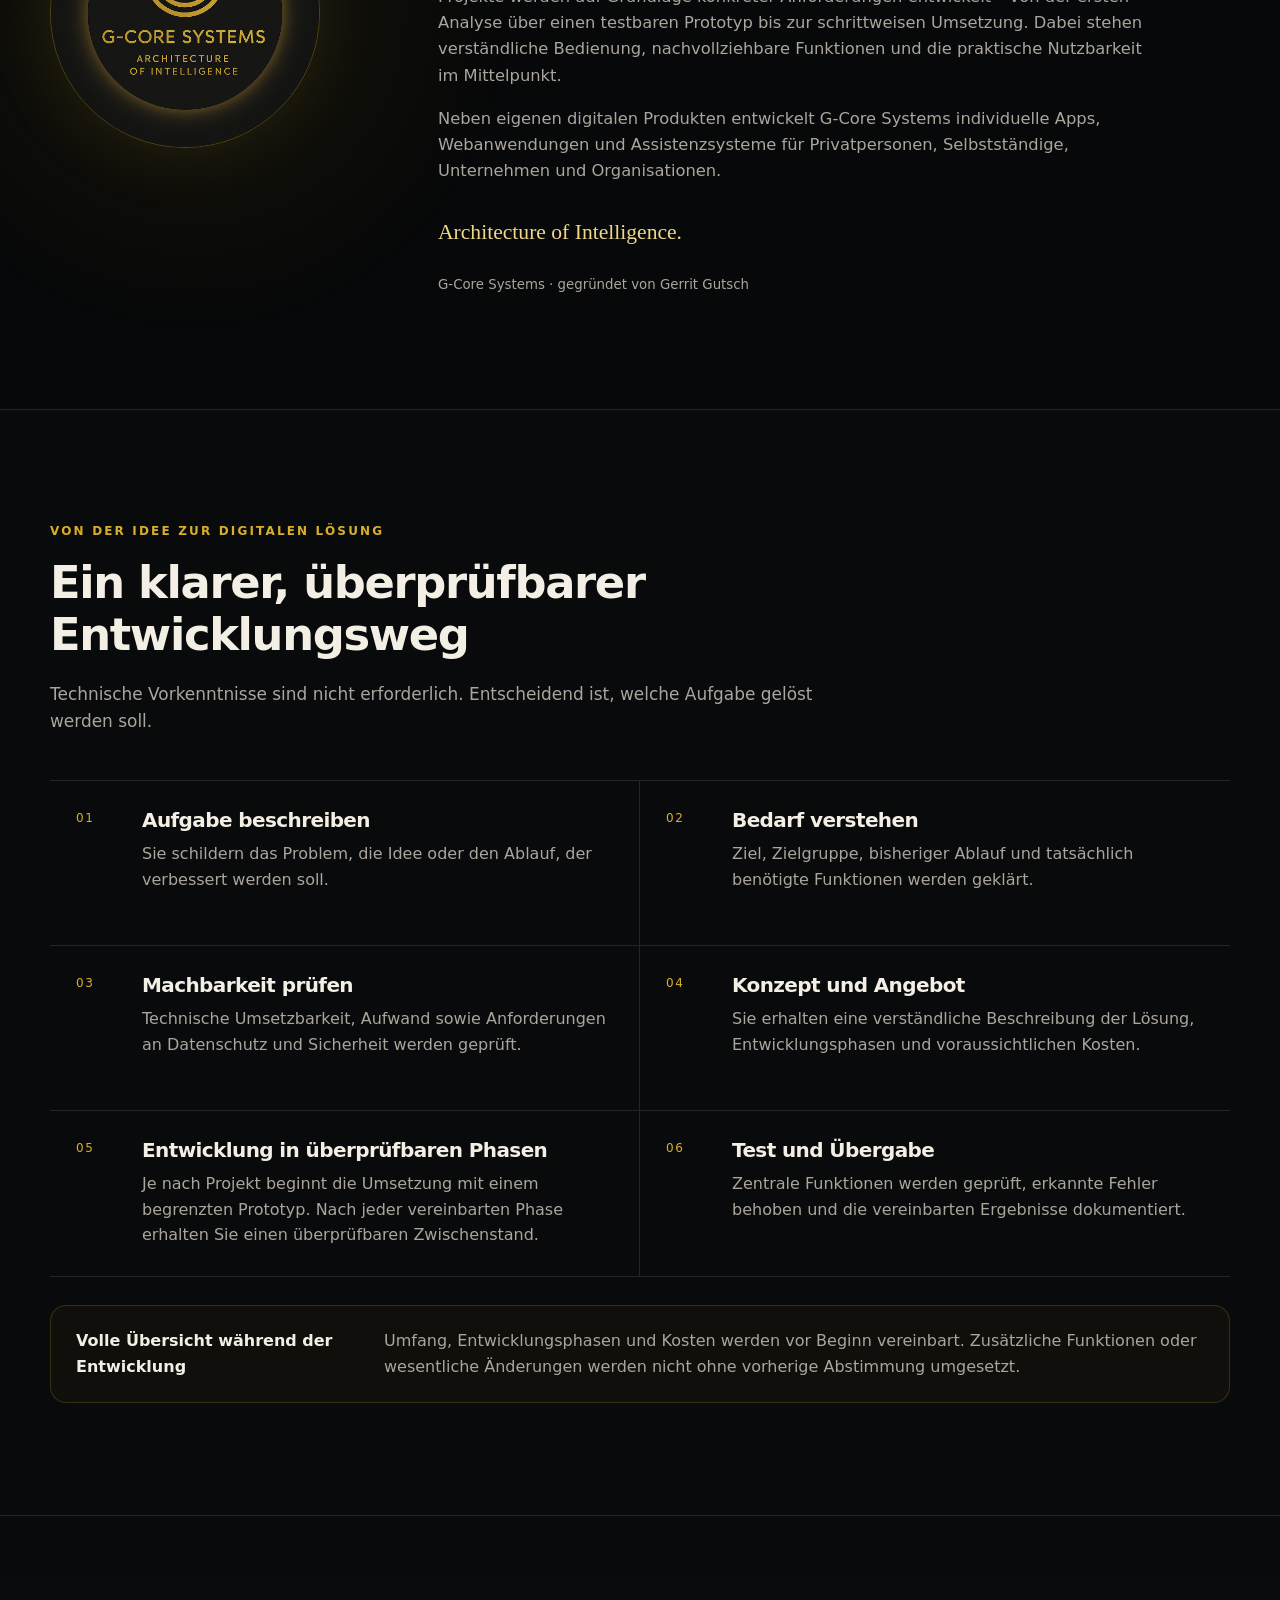
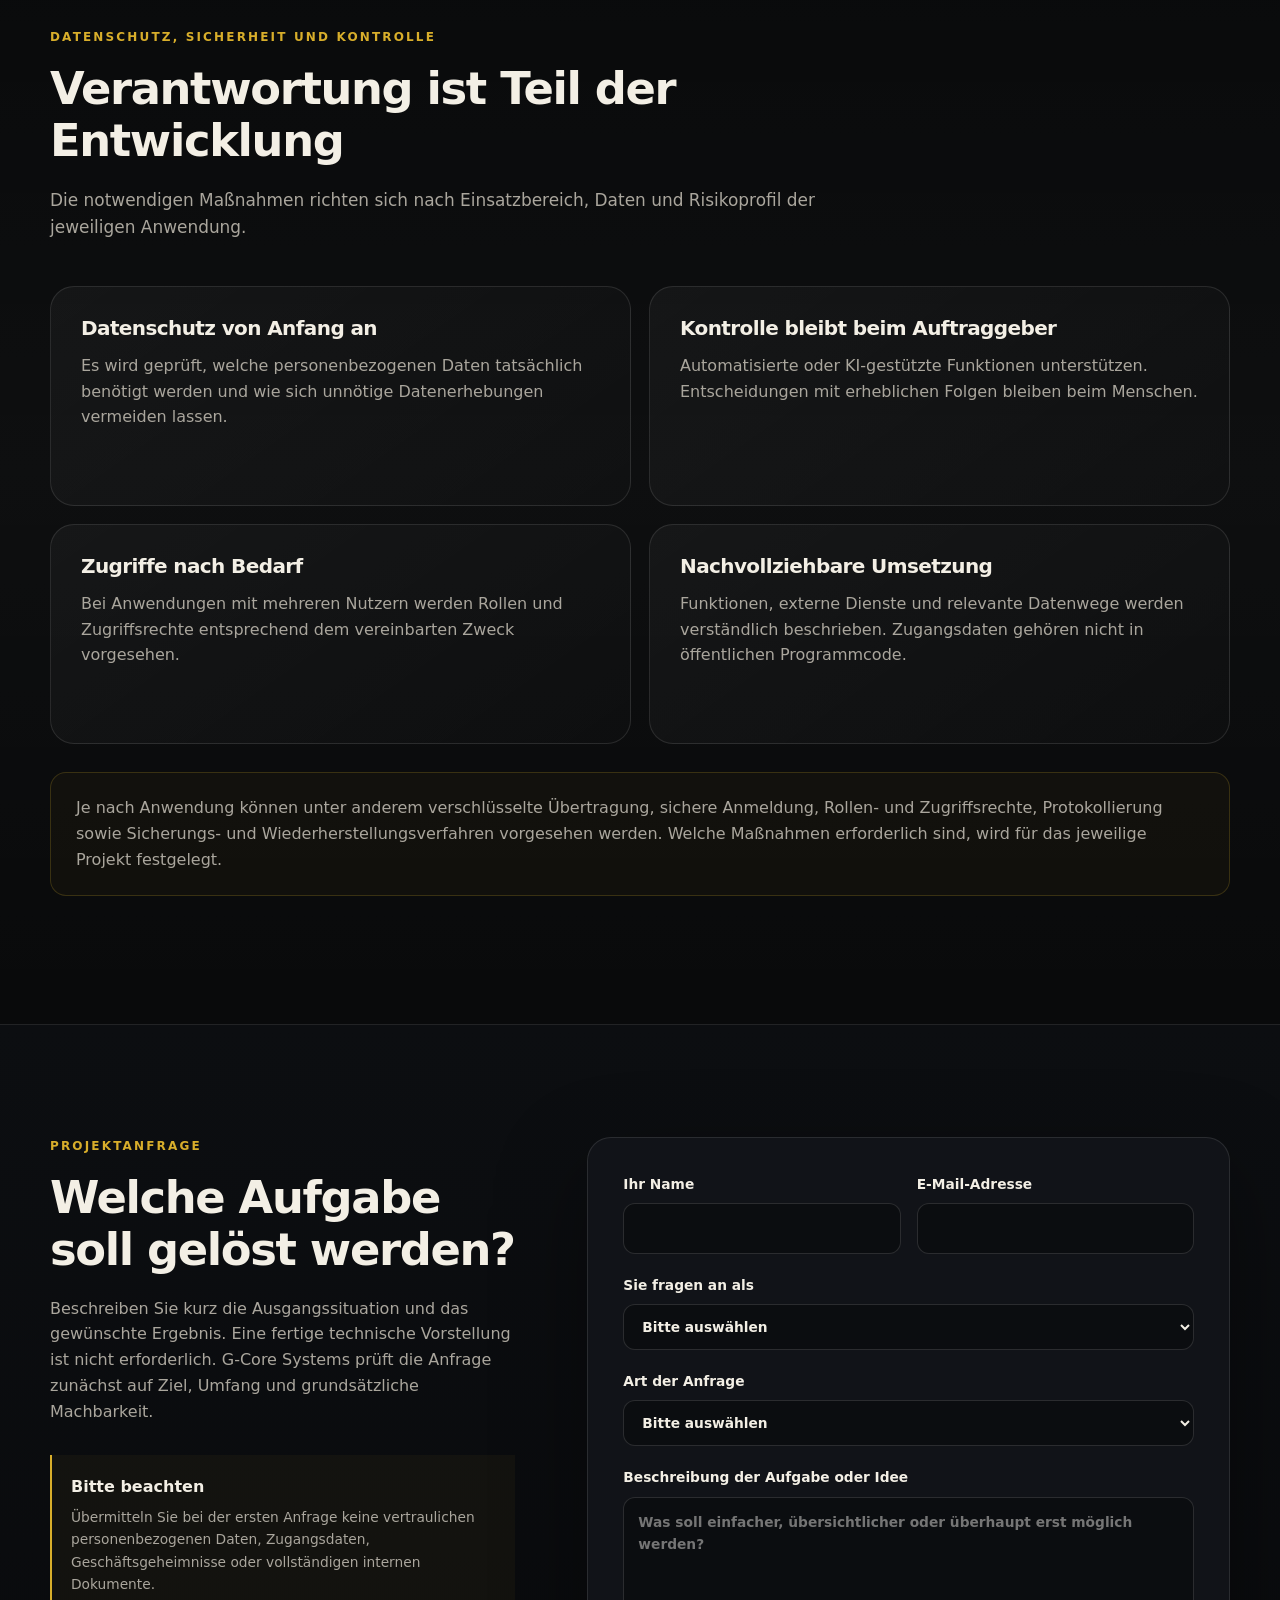
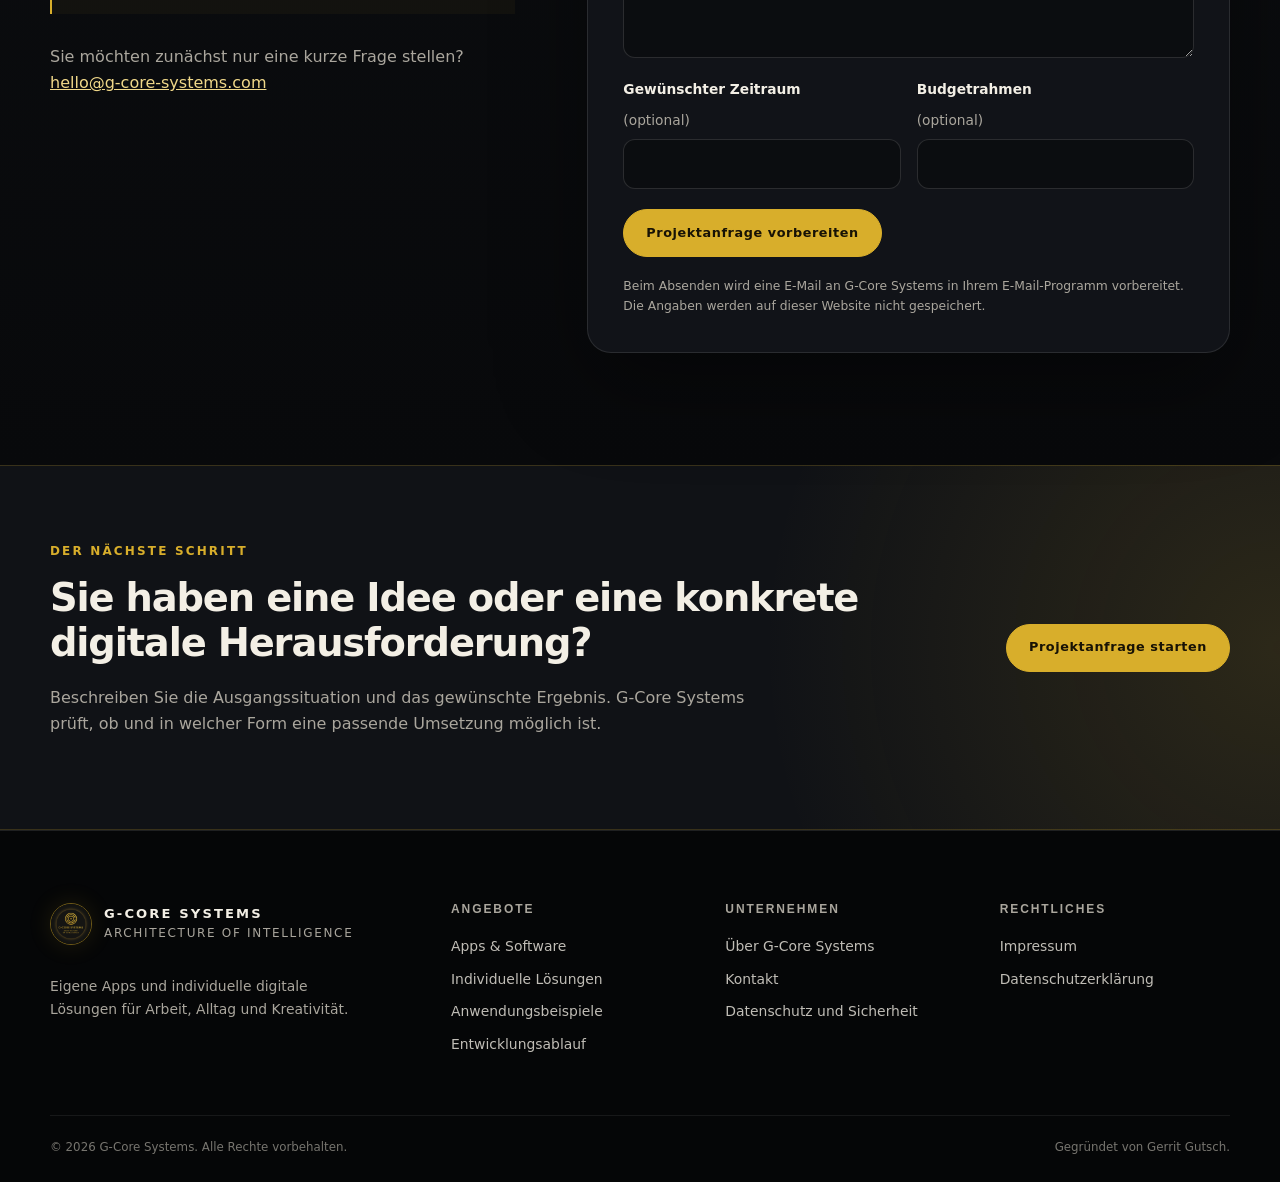
==== commit a8e2e2e9: "Add minimal first-party aggregate page counter without visitor tracking" ====
--- a/index.html
+++ b/index.html
@@ -10,6 +10,7 @@
   <link rel="icon" type="image/png" sizes="64x64" href="assets_icons/gcore_icon_64x64.png">
   <link rel="stylesheet" href="site.css?v=20260913-16">
   <script src="site.js?v=20260913-16" defer></script>
+  <script defer src="site-counter.js?v=20260913-17"></script>
 </head>
 <body>
   <a class="skip-link" href="#main-content">Zum Inhalt springen</a>
@@ -364,6 +365,6 @@
   </dialog>
 
   <dialog id="impressum-dialog" class="legal-dialog" aria-labelledby="impressum-title"><div class="dialog-head"><h2 id="impressum-title">Impressum</h2><button type="button" aria-label="Schließen" data-dialog-close>×</button></div><div class="legal-copy"><p>Angaben gemäß § 5 DDG</p><p><strong>G-Core Systems</strong><br>Inhaber: Gerrit Gutsch<br>Grabenstraße 5<br>58642 Iserlohn<br>Deutschland</p><p>E-Mail: <a href="mailto:hello@g-core-systems.com">hello@g-core-systems.com</a><br>Internet: <a href="https://www.g-core-systems.com">www.g-core-systems.com</a></p><p>Verantwortlich für den Inhalt gemäß § 18 Abs. 2 MStV: Gerrit Gutsch</p></div></dialog>
-  <dialog id="datenschutz-dialog" class="legal-dialog" aria-labelledby="datenschutz-title"><div class="dialog-head"><h2 id="datenschutz-title">Datenschutzerklärung</h2><button type="button" aria-label="Schließen" data-dialog-close>×</button></div><div class="legal-copy"><p><strong>Verantwortlicher</strong><br>Gerrit Gutsch · G-Core Systems<br>Grabenstraße 5<br>58642 Iserlohn<br>Deutschland<br>E-Mail: <a href="mailto:hello@g-core-systems.com">hello@g-core-systems.com</a></p><h3>Bereitstellung der Website</h3><p>Beim Aufruf dieser über GitHub Pages bereitgestellten Website können technisch erforderliche Verbindungs- und Protokolldaten verarbeitet werden. Die Verarbeitung dient der sicheren und stabilen Bereitstellung der Website.</p><h3>Kontaktaufnahme</h3><p>Das Anfrageformular überträgt keine Daten an einen eigenen Server. Es erstellt lokal einen Entwurf in Ihrem E-Mail-Programm. Wenn Sie Kontakt aufnehmen, werden die übermittelten Angaben zur Bearbeitung der Anfrage und möglicher Anschlussfragen verarbeitet.</p><h3>Cookies und Tracking</h3><p>Diese Website setzt derzeit keine eigenen Analyse-, Marketing- oder Trackingdienste ein und speichert über das Anfrageformular keine personenbezogenen Daten.</p><h3>Ihre Rechte</h3><p>Im Rahmen der gesetzlichen Voraussetzungen bestehen insbesondere Rechte auf Auskunft, Berichtigung, Löschung, Einschränkung, Datenübertragbarkeit und Widerspruch. Außerdem besteht ein Beschwerderecht bei einer Datenschutzaufsichtsbehörde.</p><p><strong>Stand:</strong> September 2026</p></div></dialog>
+  <dialog id="datenschutz-dialog" class="legal-dialog" aria-labelledby="datenschutz-title"><div class="dialog-head"><h2 id="datenschutz-title">Datenschutzerklärung</h2><button type="button" aria-label="Schließen" data-dialog-close>×</button></div><div class="legal-copy"><p><strong>Verantwortlicher</strong><br>Gerrit Gutsch · G-Core Systems<br>Grabenstraße 5<br>58642 Iserlohn<br>Deutschland<br>E-Mail: <a href="mailto:hello@g-core-systems.com">hello@g-core-systems.com</a></p><h3>Bereitstellung der Website</h3><p>Beim Aufruf dieser über GitHub Pages bereitgestellten Website können technisch erforderliche Verbindungs- und Protokolldaten verarbeitet werden. Die Verarbeitung dient der sicheren und stabilen Bereitstellung der Website.</p><h3>Kontaktaufnahme</h3><p>Das Anfrageformular überträgt keine Daten an einen eigenen Server. Es erstellt lokal einen Entwurf in Ihrem E-Mail-Programm. Wenn Sie Kontakt aufnehmen, werden die übermittelten Angaben zur Bearbeitung der Anfrage und möglicher Anschlussfragen verarbeitet.</p><h3>Cookies und Tracking</h3><p>Diese Website verwendet keine Analyse-Cookies und kein geräteübergreifendes Tracking. Cloudflare Web Analytics ist nicht eingebunden.</p><h3>Datensparsame Aufrufzählung</h3><p>Zur Einschätzung der Nutzung unserer Homepage wird pro Laden der Seite eine leere Aufrufmeldung an unseren eigenen Zähldienst bei Hetzner Online GmbH in Deutschland gesendet. Es werden keine Kennungen, Formularinhalte, besuchten Unterbereiche oder Geräteprofile übermittelt. Für die Verbindung wird die IP-Adresse technisch verarbeitet, jedoch nicht im Zählerspeicher abgelegt. Die Zähldaten bestehen ausschließlich aus Datum und Anzahl, nicht aus einzelnen Besucherprotokollen. Es werden keine Cookies oder sonstigen Wiedererkennungsmerkmale verwendet. Tageswerte bleiben für höchstens 400 Tage erhalten; die nicht personenbezogene Gesamtsumme bleibt darüber hinaus bestehen. Die Auswertung ist nicht öffentlich zugänglich.</p><p>Soweit bei der Übertragung personenbezogene Daten verarbeitet werden, ist Rechtsgrundlage Art. 6 Abs. 1 lit. f DSGVO: unser Interesse an einer datensparsamen Einschätzung der Website-Nutzung. Die Zählung ist unabhängig von den Inhalten der Website und dient nicht der Werbung oder Profilbildung. Sie können die Aufrufmeldung für einen Besuch über <a href="/?no-count=1">diesen Link ohne Zählung</a> unterbinden. Allgemeine Informationen des Hostinganbieters: <a href="https://www.hetzner.com/legal/privacy-policy/" target="_blank" rel="noopener noreferrer">Datenschutz bei Hetzner</a>.</p><h3>Ihre Rechte</h3><p>Im Rahmen der gesetzlichen Voraussetzungen bestehen insbesondere Rechte auf Auskunft, Berichtigung, Löschung, Einschränkung, Datenübertragbarkeit und Widerspruch. Außerdem besteht ein Beschwerderecht bei einer Datenschutzaufsichtsbehörde.</p><p><strong>Stand:</strong> September 2026</p></div></dialog>
 </body>
 </html>
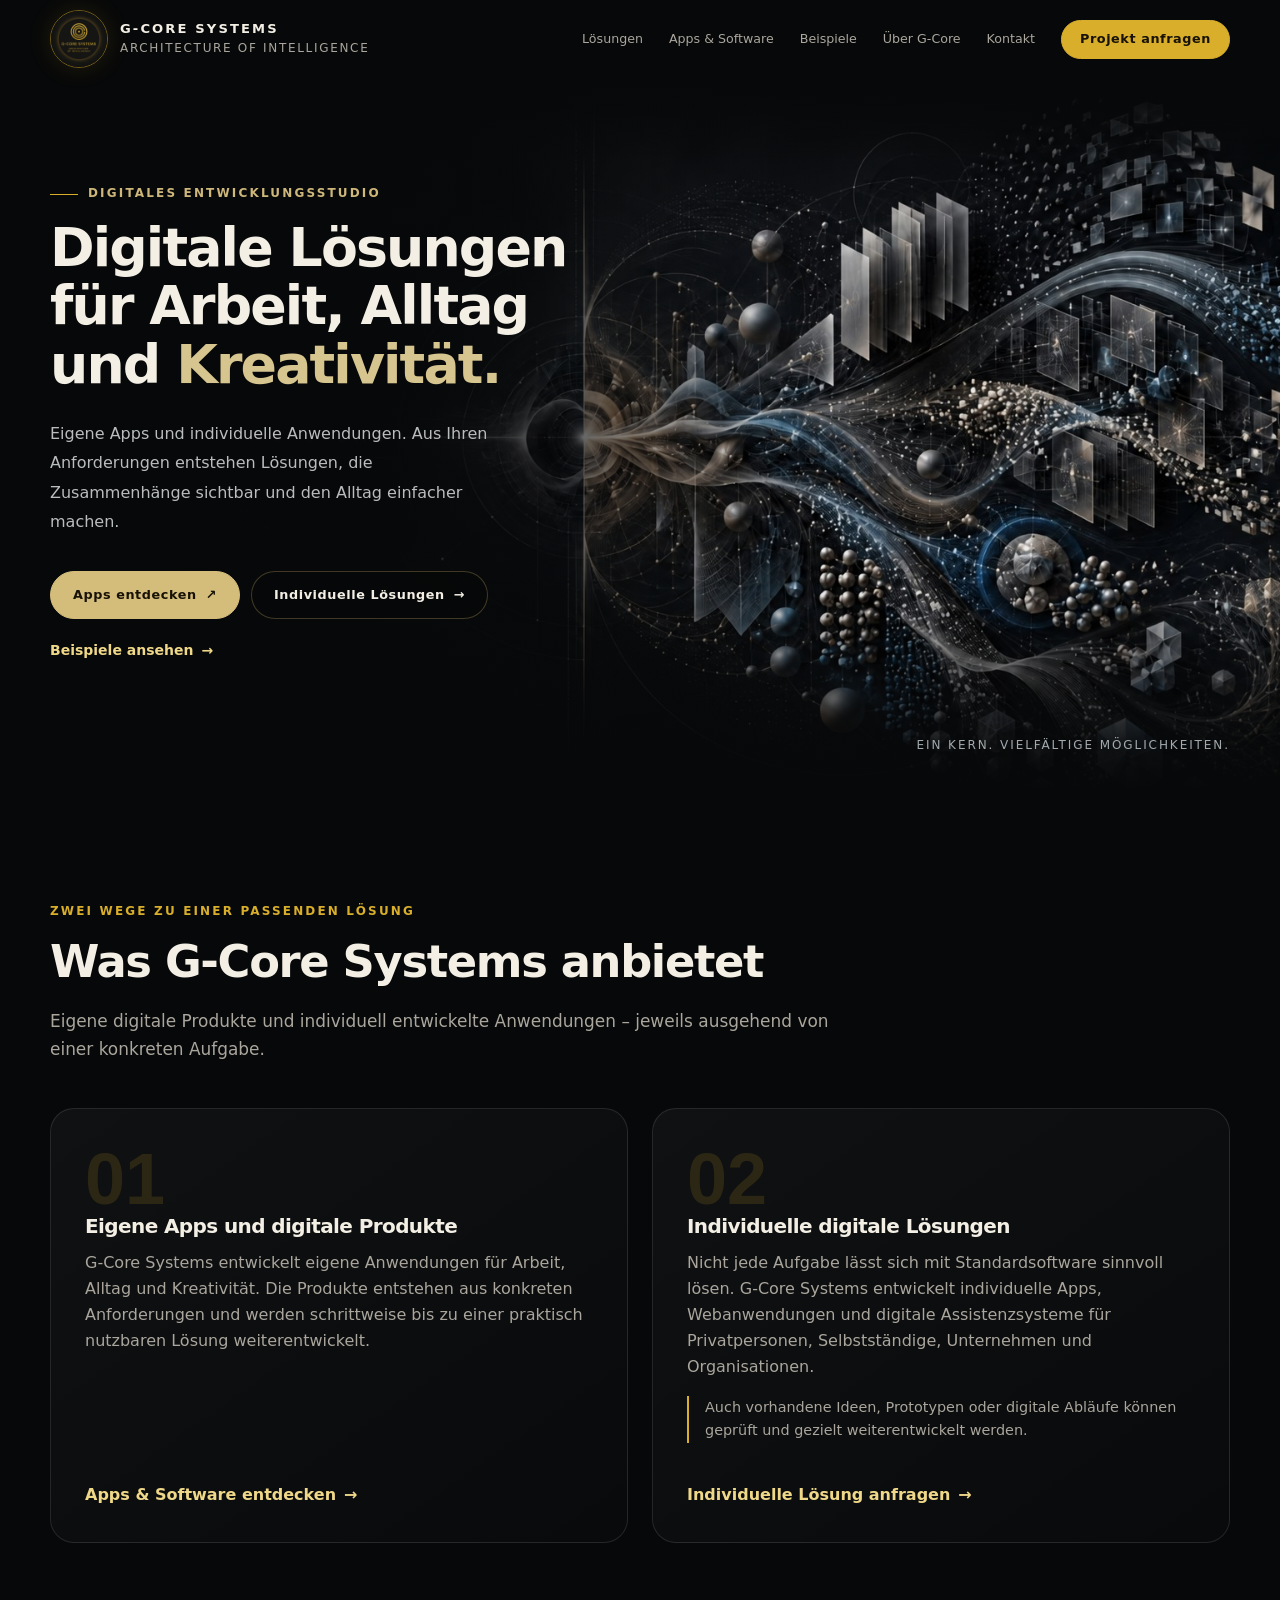
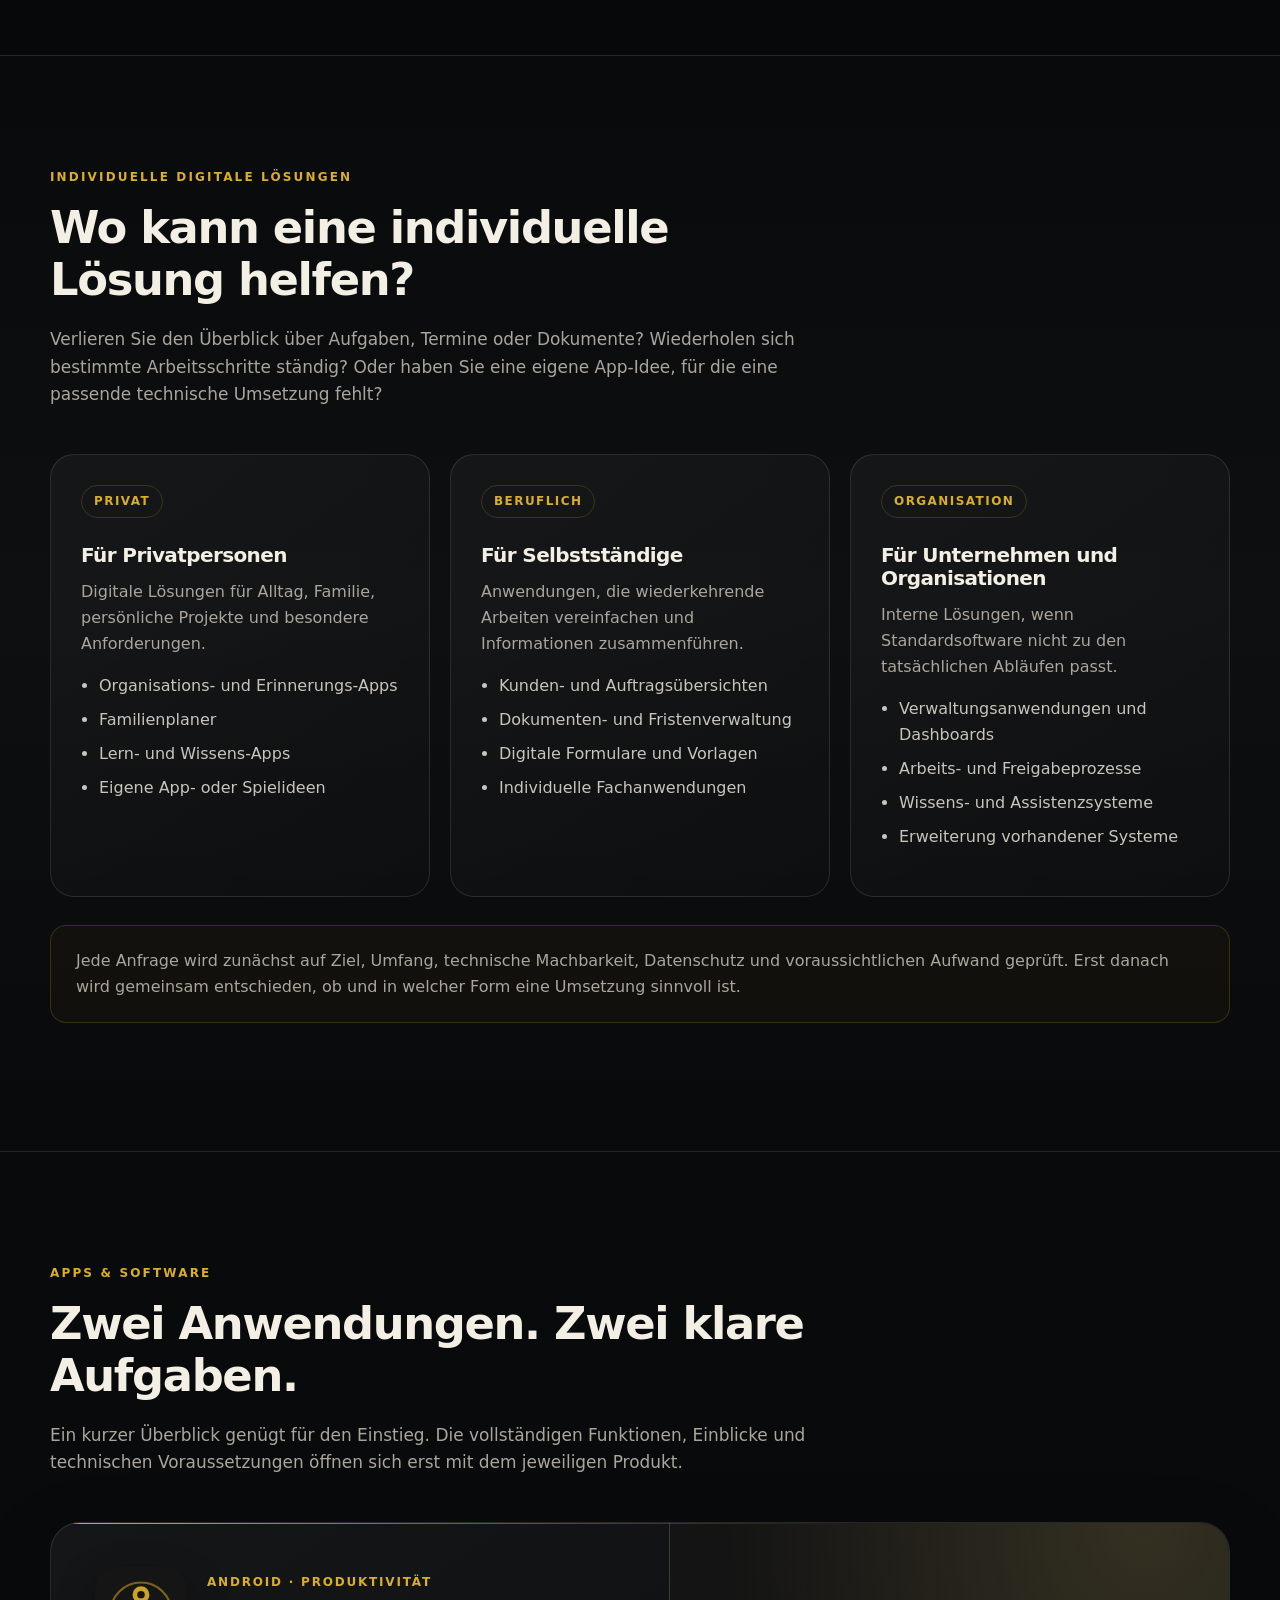
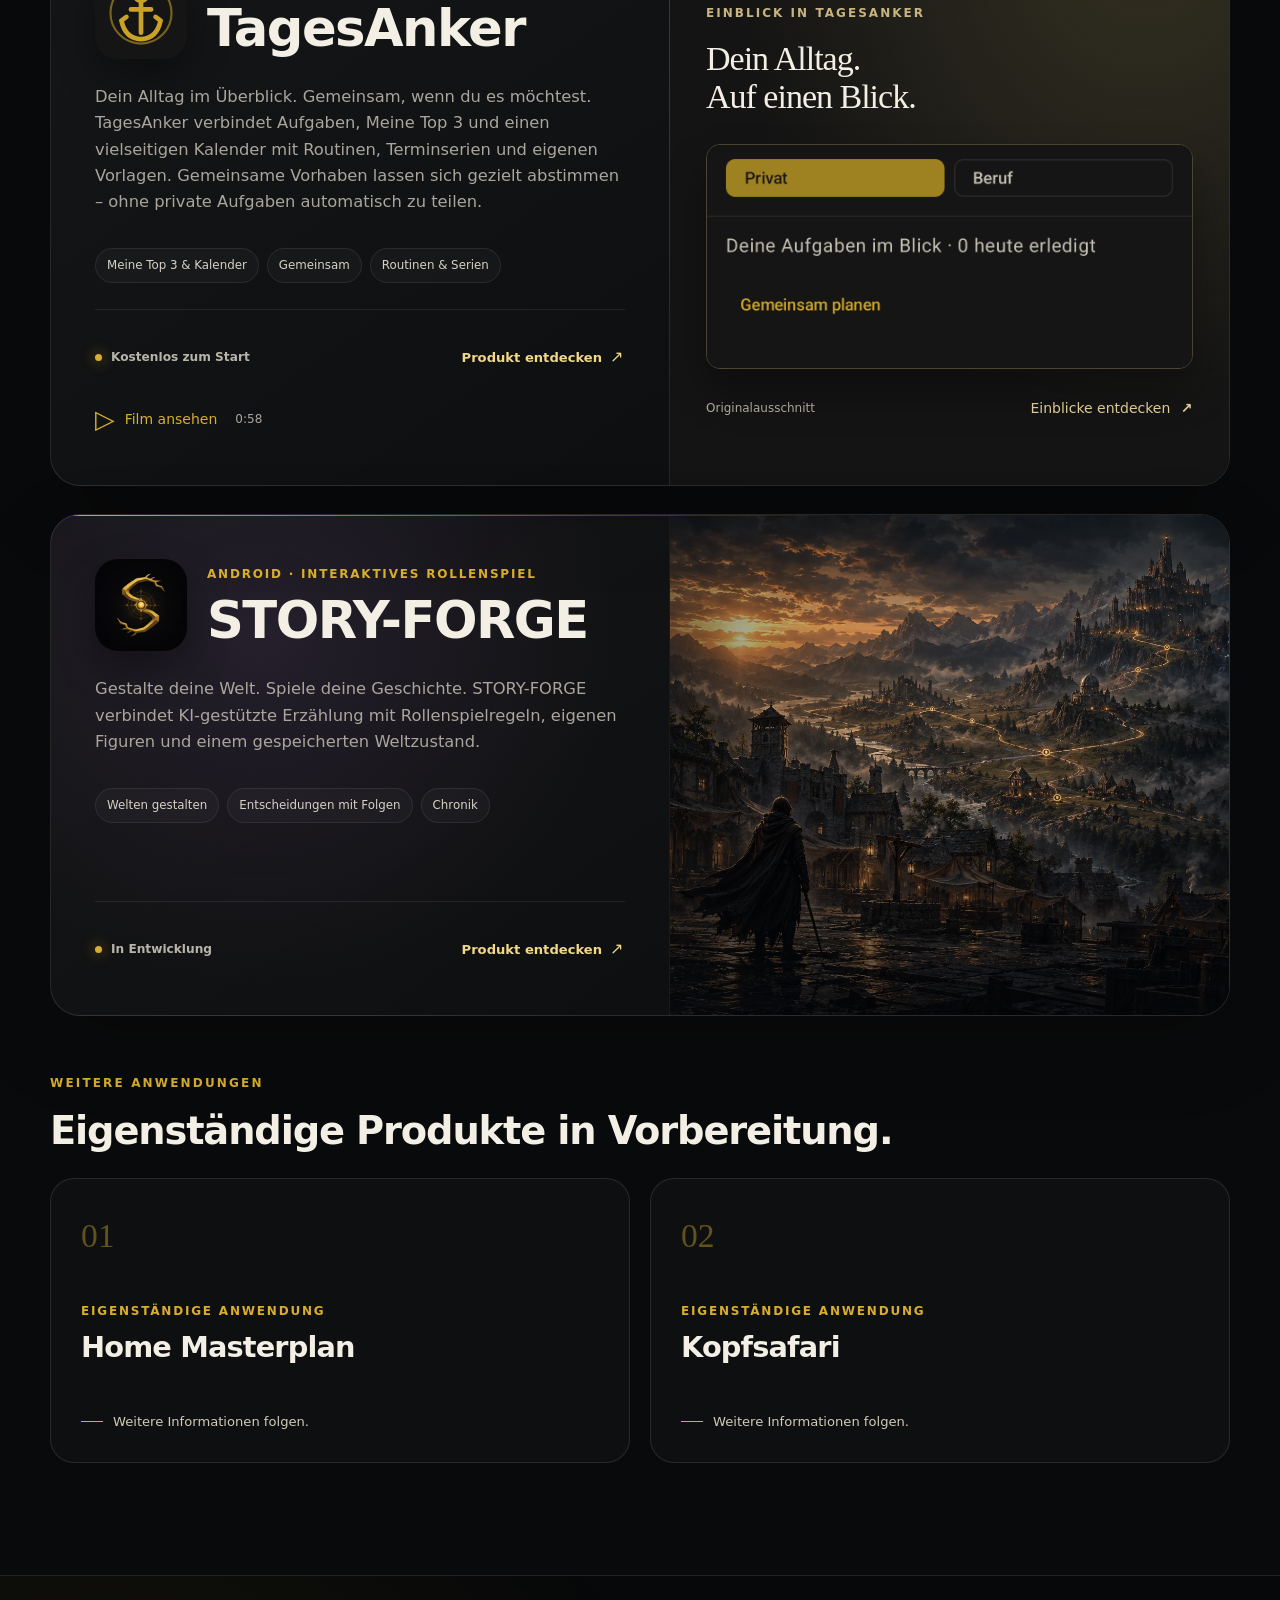
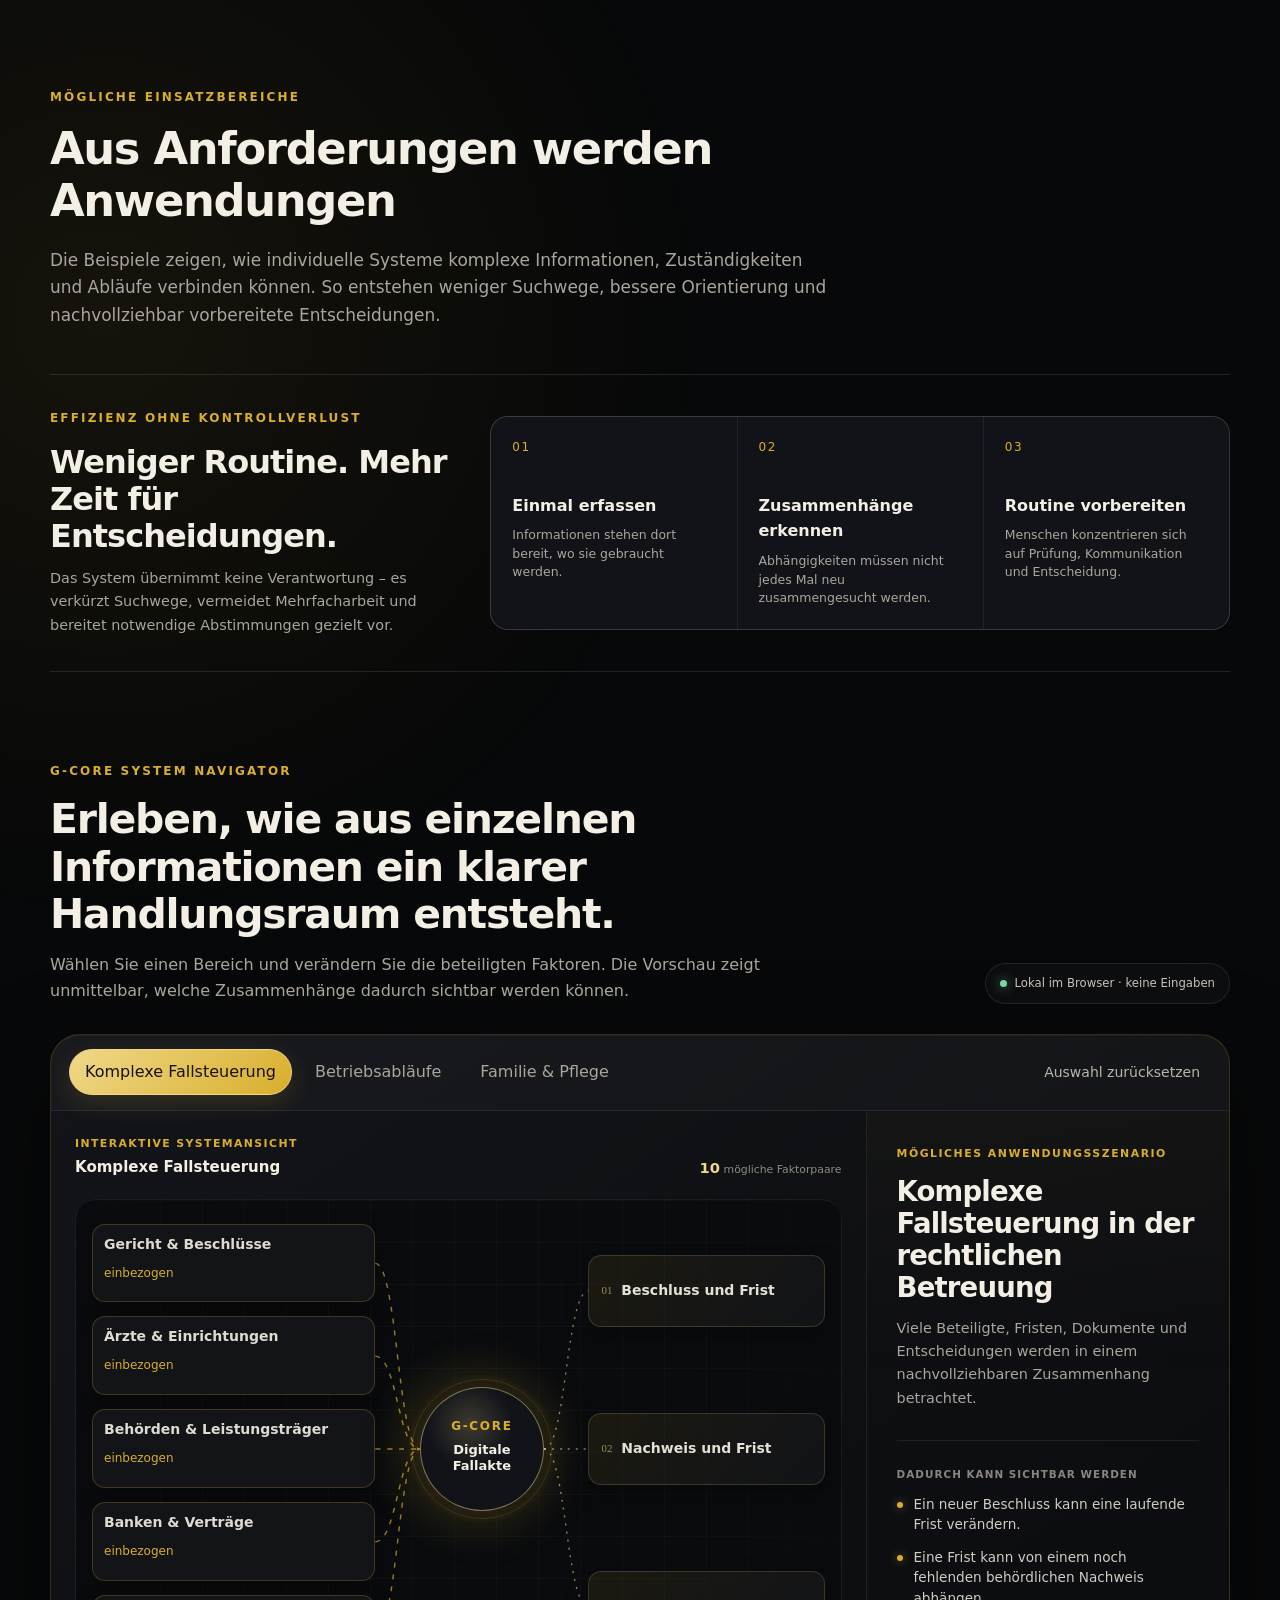
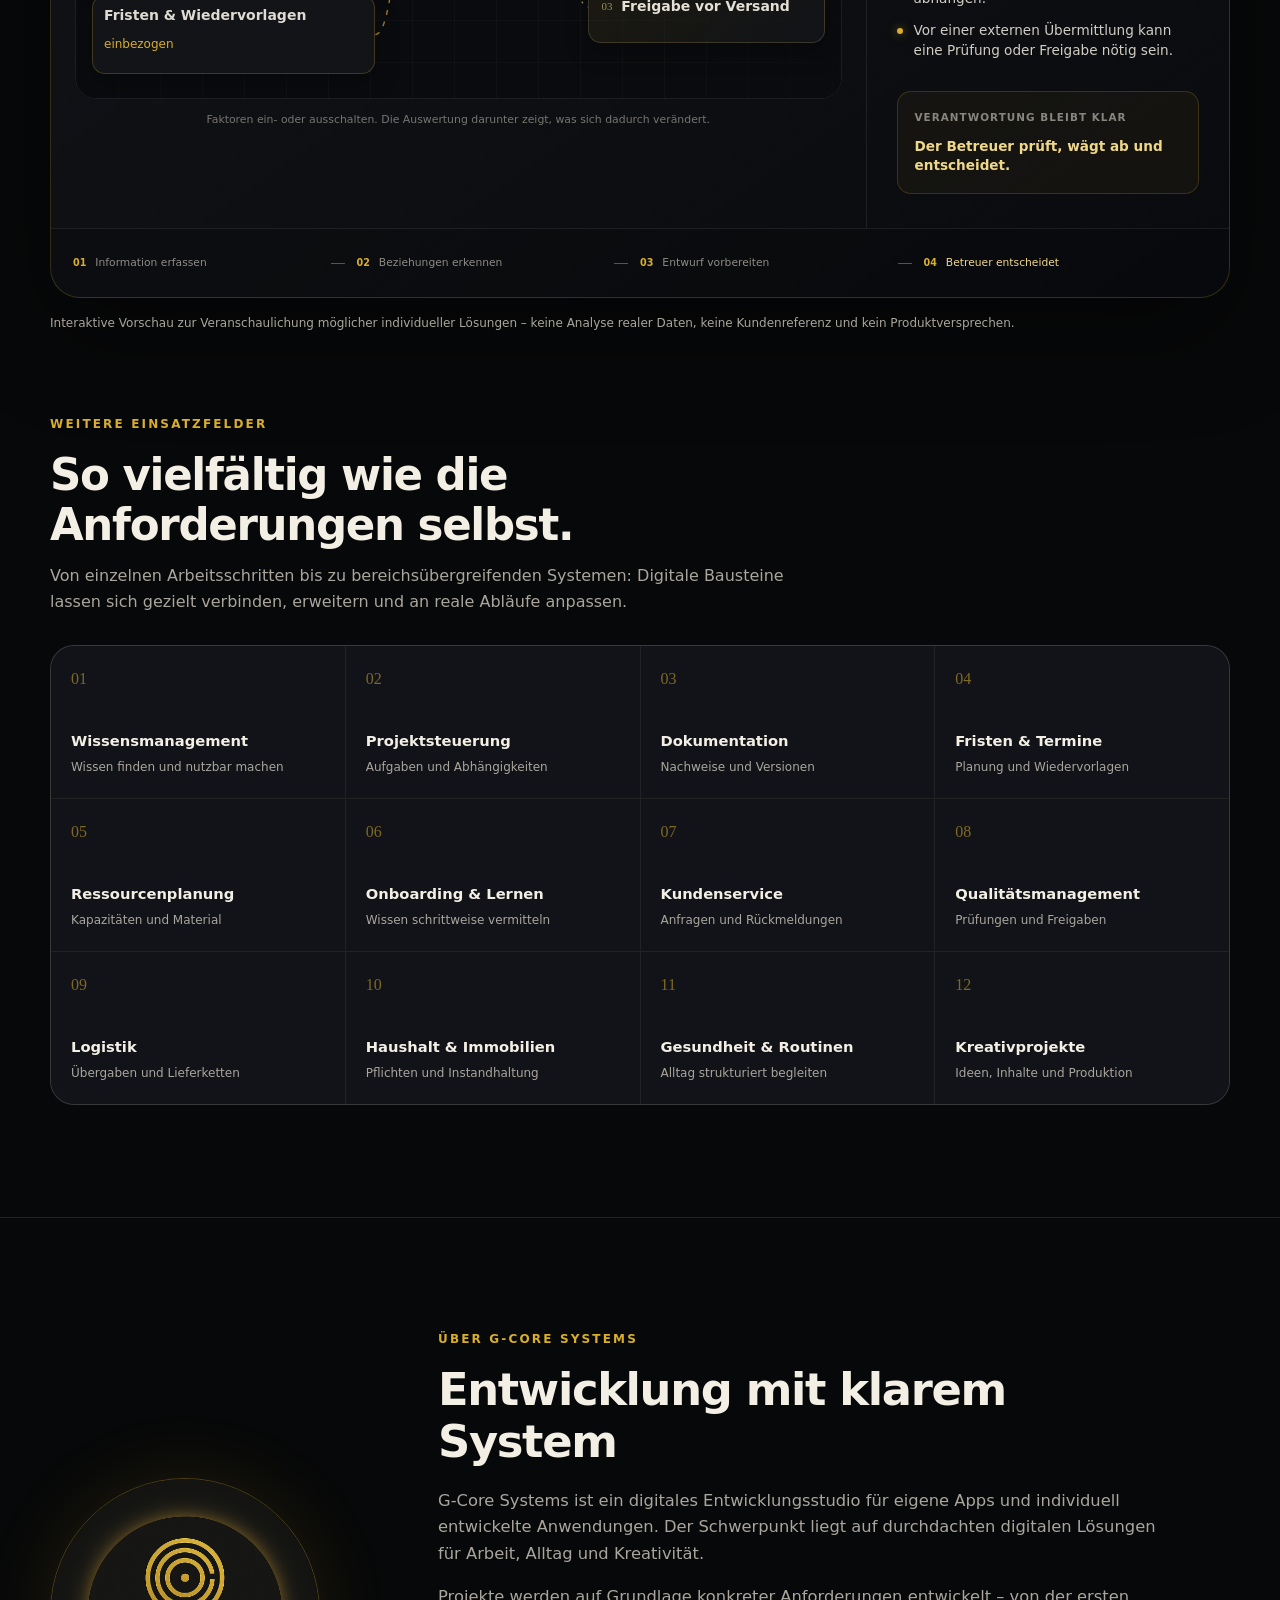
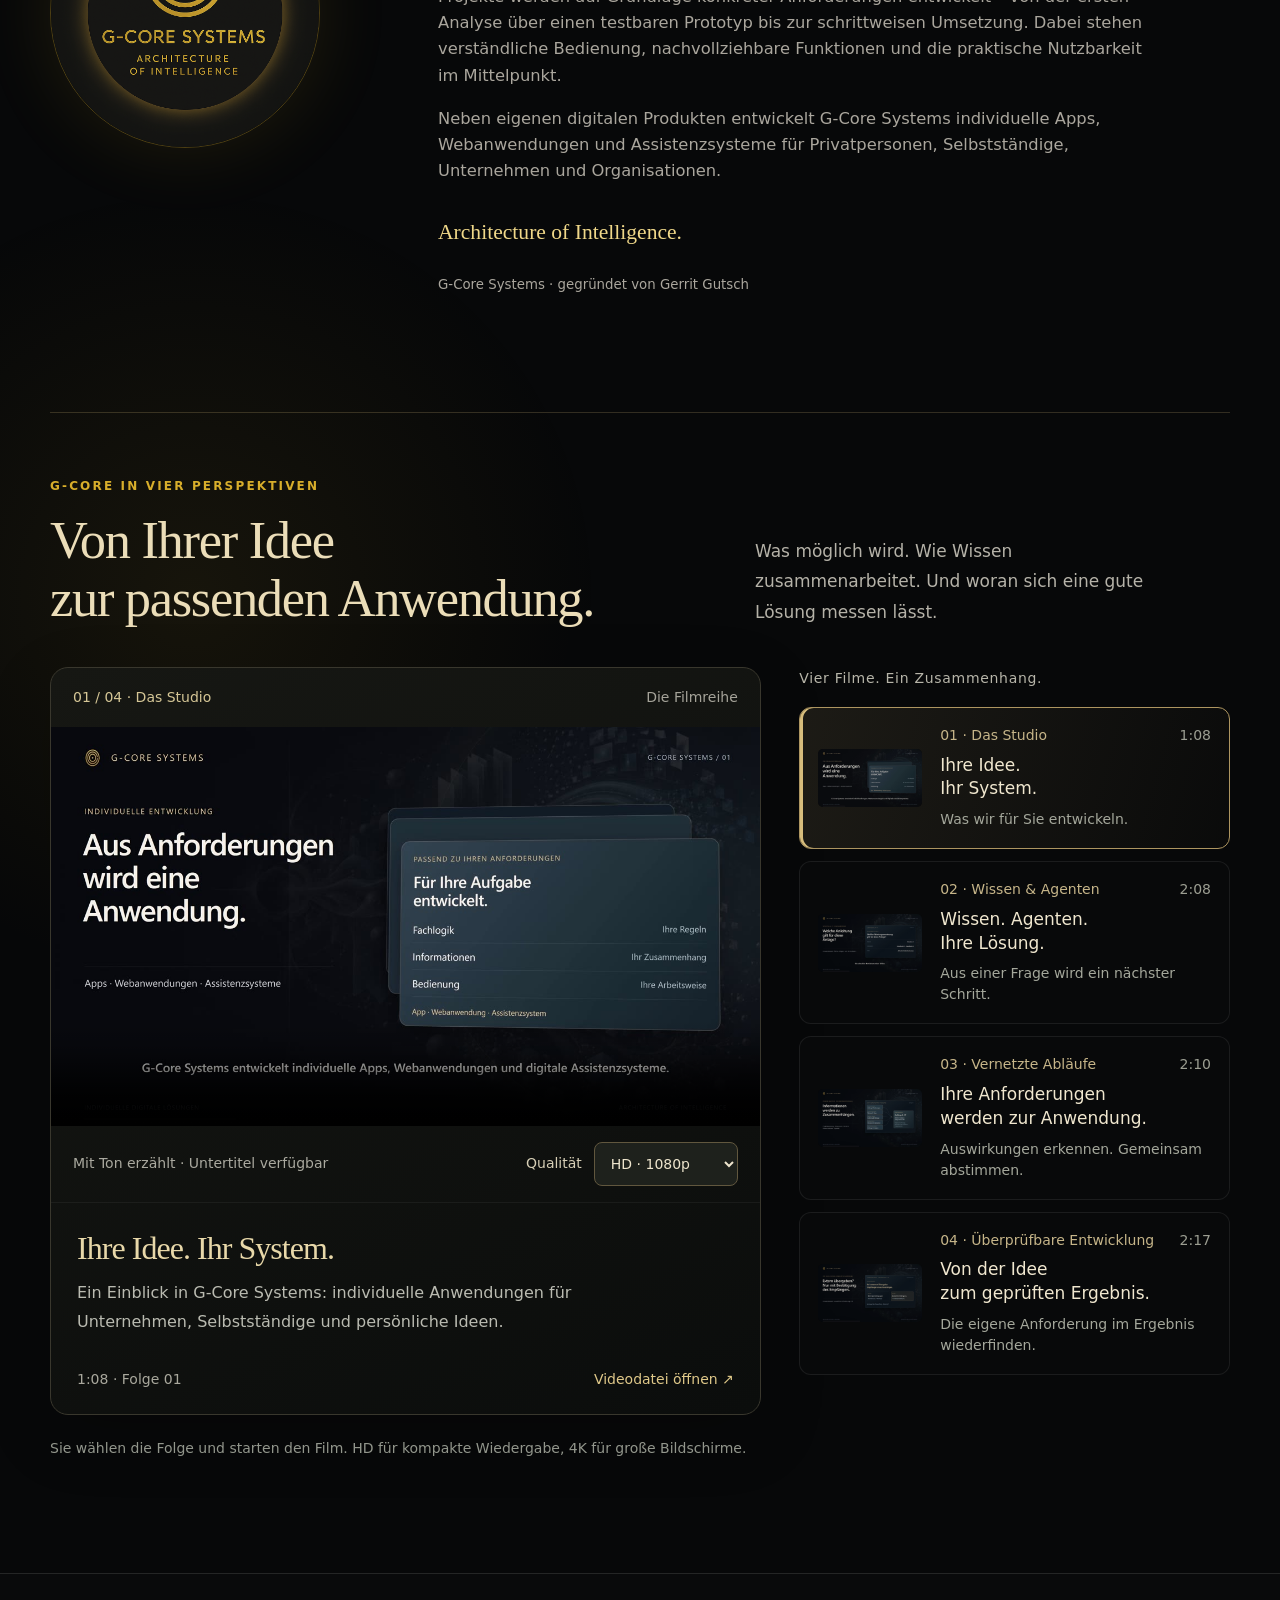
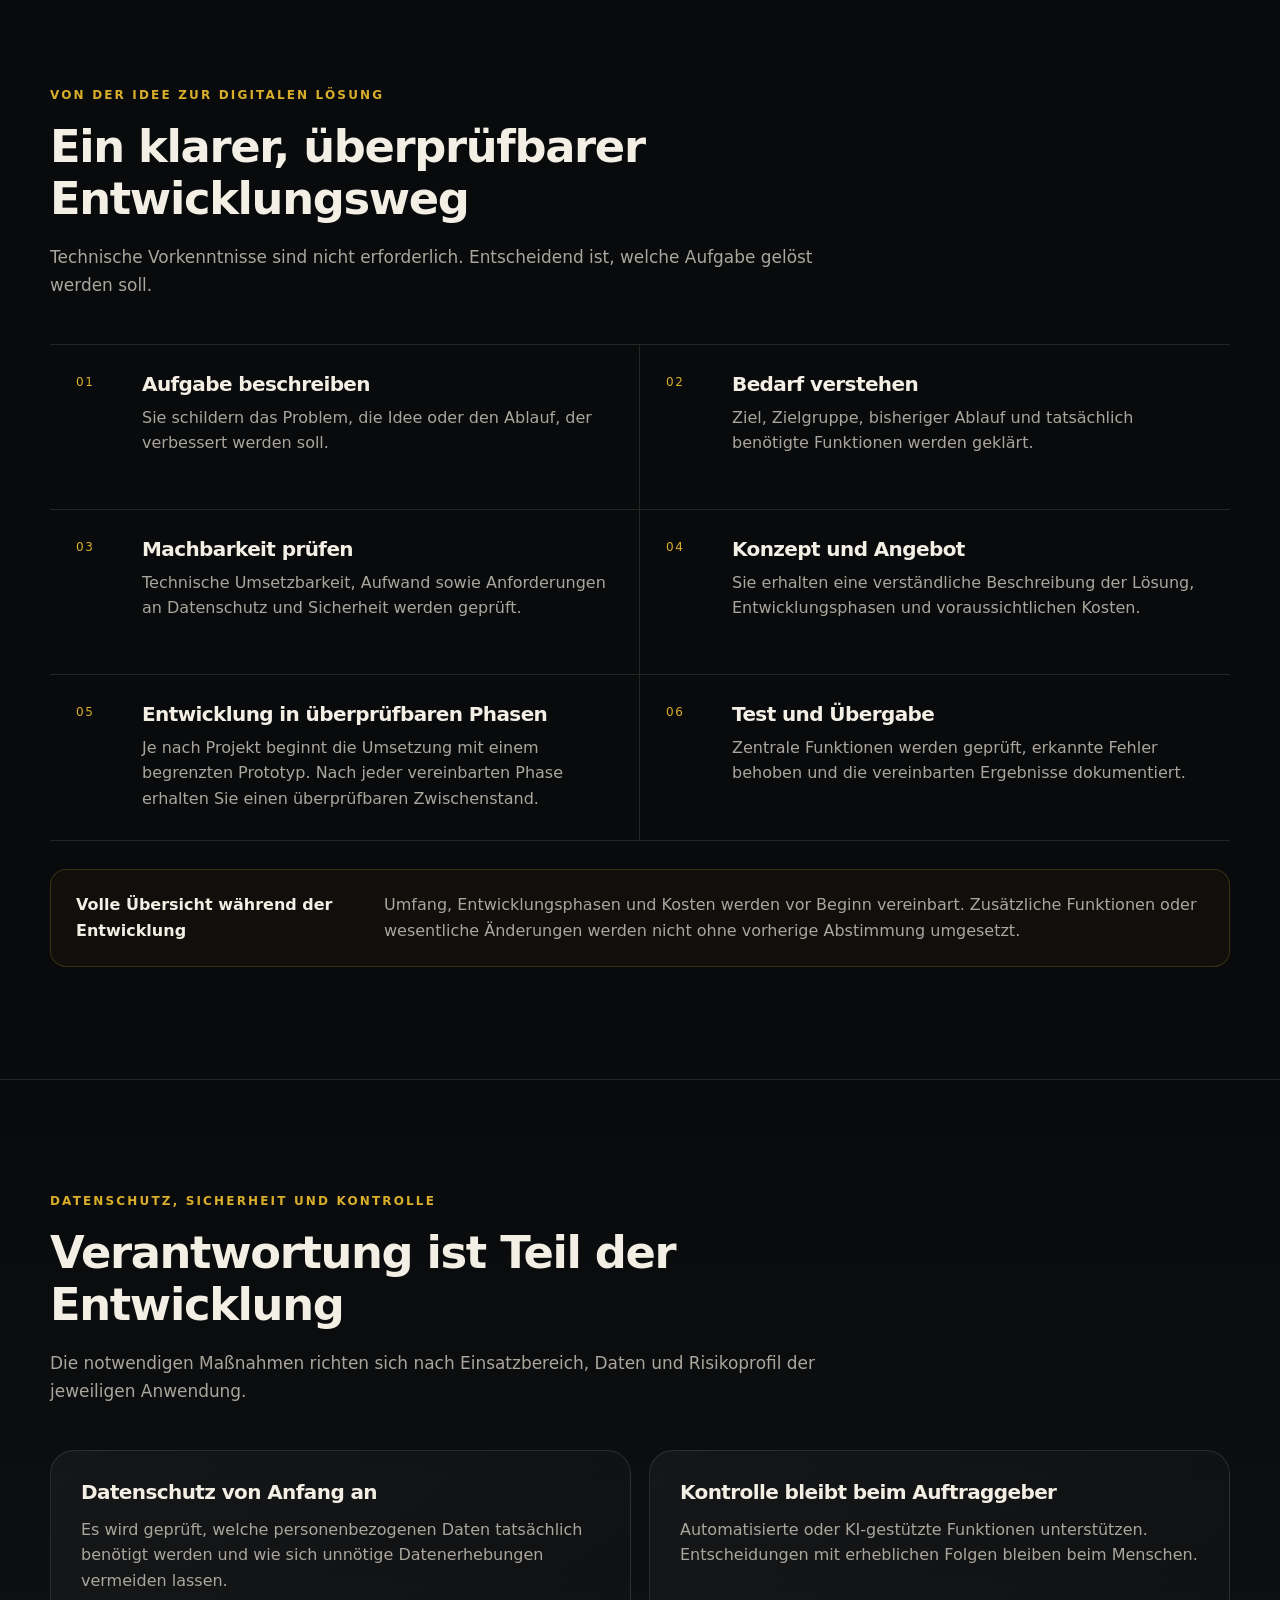
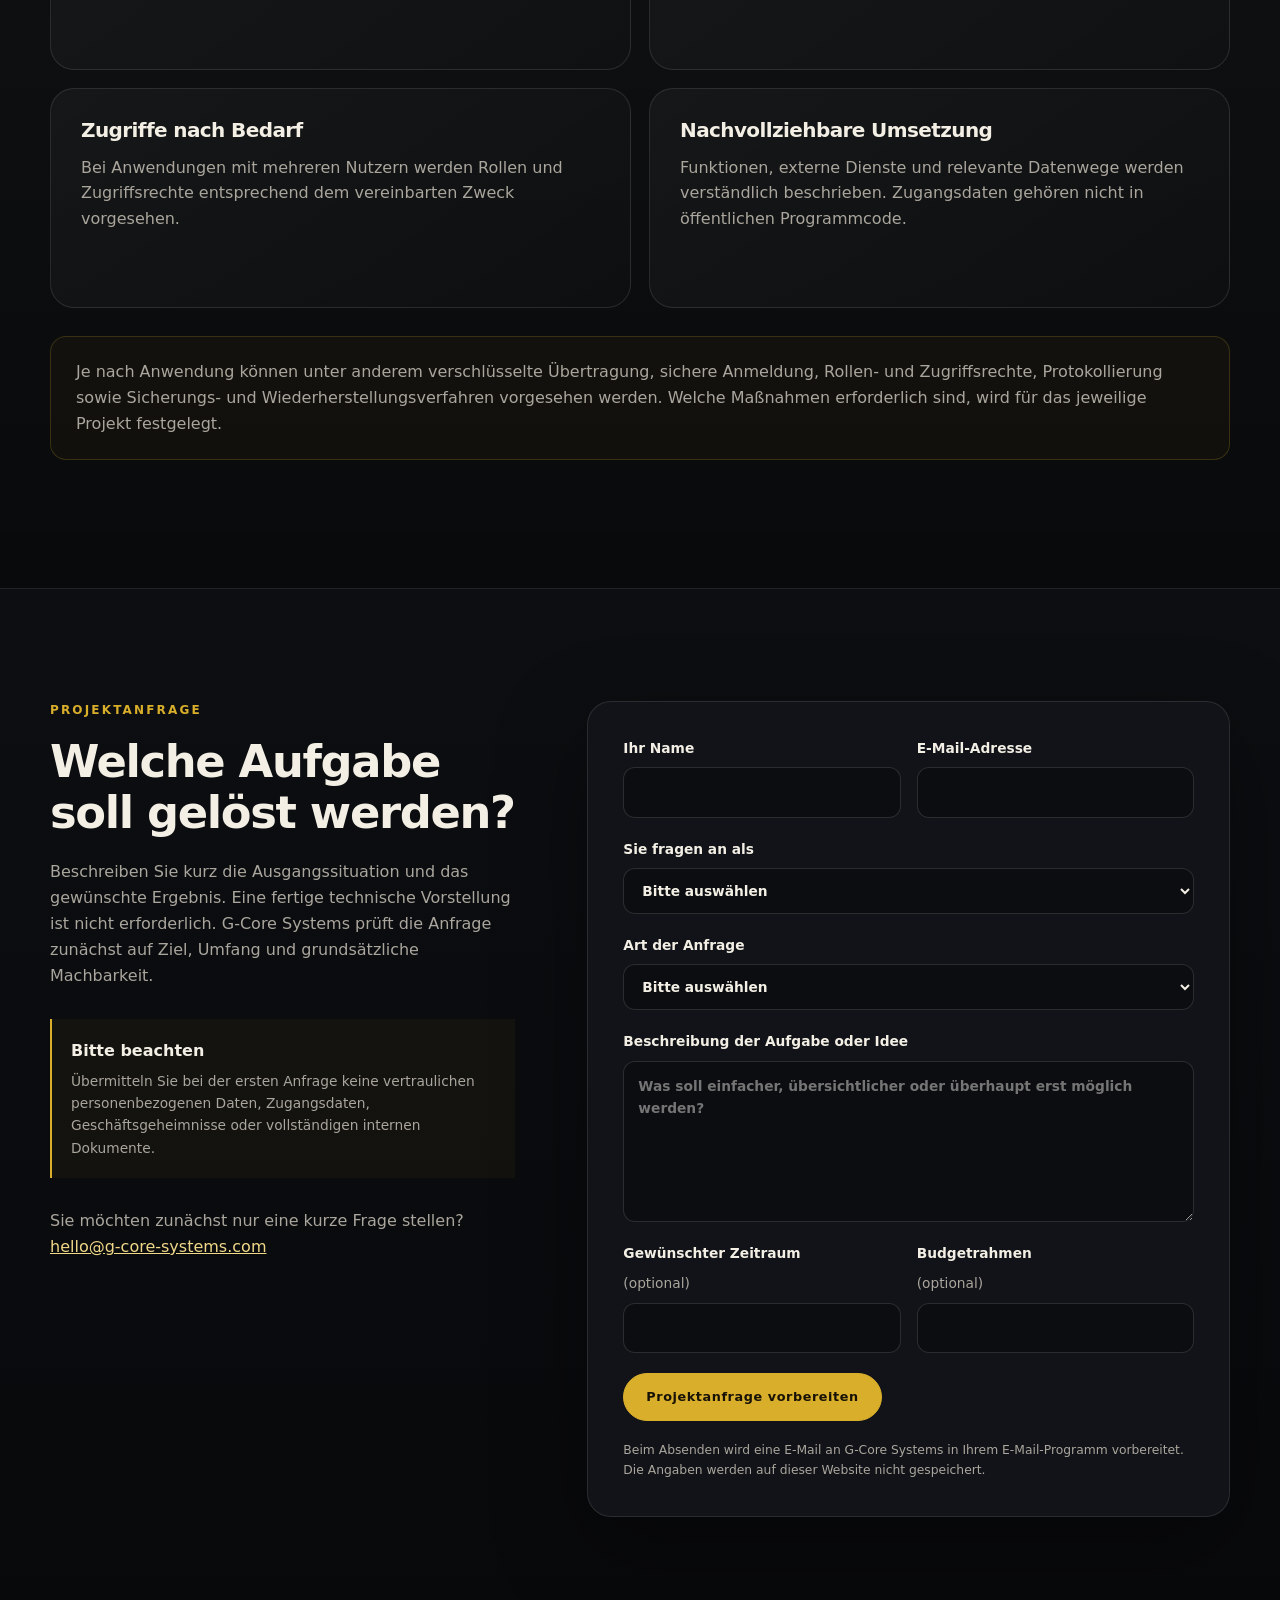
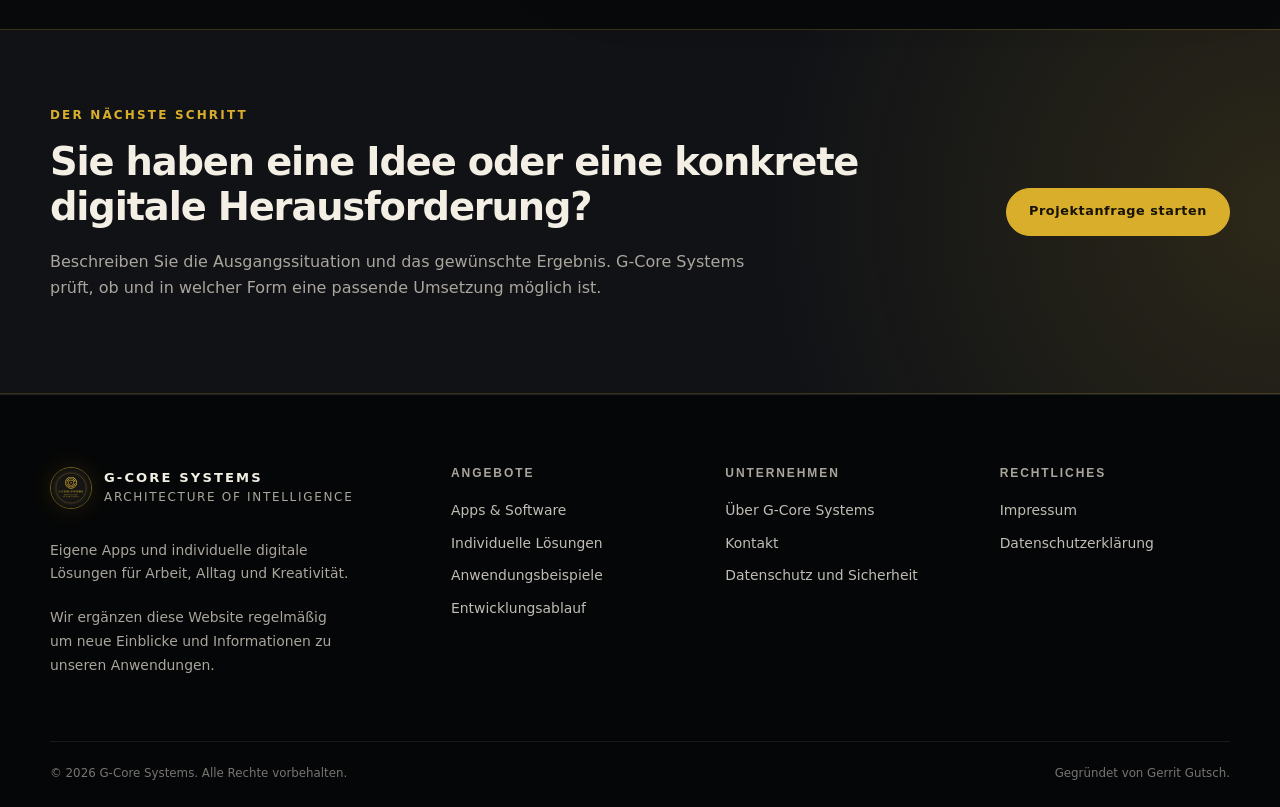
==== commit 49f75a94: "Publish approved company films and installation guidance" ====
--- a/index.html
+++ b/index.html
@@ -8,9 +8,11 @@
   <title>G-Core Systems – Digitale Lösungen für Arbeit, Alltag und Kreativität</title>
   <link rel="icon" type="image/png" sizes="32x32" href="assets_icons/gcore_icon_32x32.png">
   <link rel="icon" type="image/png" sizes="64x64" href="assets_icons/gcore_icon_64x64.png">
-  <link rel="stylesheet" href="site.css?v=20260913-16">
+  <link rel="stylesheet" href="site.css?v=20260913-19">
   <script src="site.js?v=20260913-16" defer></script>
   <script defer src="site-counter.js?v=20260913-17"></script>
+<link rel="stylesheet" href="previews/filmreihe/player.css?v=20a">
+<script defer src="previews/filmreihe/player.js?v=20"></script>
 </head>
 <body>
   <a class="skip-link" href="#main-content">Zum Inhalt springen</a>
@@ -205,6 +207,37 @@
         <div class="company-mark reveal"><img src="logo-g-core.png" alt="G-Core Systems Logo"></div>
         <div class="company-copy reveal"><p class="eyebrow">Über G-Core Systems</p><h2>Entwicklung mit klarem System</h2><p>G-Core Systems ist ein digitales Entwicklungsstudio für eigene Apps und individuell entwickelte Anwendungen. Der Schwerpunkt liegt auf durchdachten digitalen Lösungen für Arbeit, Alltag und Kreativität.</p><p>Projekte werden auf Grundlage konkreter Anforderungen entwickelt – von der ersten Analyse über einen testbaren Prototyp bis zur schrittweisen Umsetzung. Dabei stehen verständliche Bedienung, nachvollziehbare Funktionen und die praktische Nutzbarkeit im Mittelpunkt.</p><p>Neben eigenen digitalen Produkten entwickelt G-Core Systems individuelle Apps, Webanwendungen und Assistenzsysteme für Privatpersonen, Selbstständige, Unternehmen und Organisationen.</p><p class="company-signature">Architecture of Intelligence.</p><small>G-Core Systems · gegründet von Gerrit Gutsch</small></div>
       </div>
+    <div class="film-library container" id="filmreihe" aria-labelledby="film-library-title">
+  <div class="film-library-heading">
+    <div><p class="eyebrow">G-Core in vier Perspektiven</p><h2 id="film-library-title">Von Ihrer Idee<br>zur passenden Anwendung.</h2></div>
+    <p>Was möglich wird. Wie Wissen zusammenarbeitet. Und woran sich eine gute Lösung messen lässt.</p>
+  </div>
+  <div class="film-library-layout">
+    <div class="film-stage">
+      <div class="film-stage-top"><span data-film-chapter>01 / 04 · Das Studio</span><span>Die Filmreihe</span></div>
+      <div class="film-screen">
+        <video id="company-film" controls playsinline preload="none" poster="previews/filmreihe/media/folge-01.jpg" aria-label="Ihre Idee. Ihr System.">
+          <source src="previews/filmreihe/media/folge-01-hd.mp4" type="video/mp4">
+          <track kind="captions" src="previews/filmreihe/media/folge-01.vtt" srclang="de" label="Deutsch">
+          Ihr Browser unterstützt dieses Video nicht.
+        </video>
+      </div>
+      <div class="film-player-tools"><span>Mit Ton erzählt · Untertitel verfügbar</span><label for="film-quality">Qualität <select id="film-quality"><option value="hd">HD · 1080p</option><option value="4k">4K · 2160p</option></select></label></div>
+      <div class="film-description" aria-live="polite" aria-atomic="true"><h3 data-film-title>Ihre Idee. Ihr System.</h3><p data-film-description>Ein Einblick in G-Core Systems: individuelle Anwendungen für Unternehmen, Selbstständige und persönliche Ideen.</p></div>
+      <p class="film-load-error" role="status" hidden data-film-error>Das Video konnte nicht geladen werden. Versuchen Sie HD oder öffnen Sie die Videodatei direkt.</p>
+      <div class="film-stage-footer"><span data-film-length>1:08 · Folge 01</span><a data-film-file href="previews/filmreihe/media/folge-01-hd.mp4" target="_blank" rel="noopener">Videodatei öffnen ↗</a></div>
+    </div>
+    <nav class="film-episodes" aria-label="Folge auswählen">
+      <p class="film-episodes-heading">Vier Filme. Ein Zusammenhang.</p>
+      <button type="button" data-film="0" aria-pressed="true" aria-controls="company-film"><img src="previews/filmreihe/media/folge-01.jpg" width="1280" height="720" alt=""><span class="film-episode-copy"><span class="film-episode-meta">01 · Das Studio <span>1:08</span></span><strong>Ihre Idee.<br>Ihr System.</strong><span class="film-episode-summary">Was wir für Sie entwickeln.</span></span></button>
+      <button type="button" data-film="1" aria-pressed="false" aria-controls="company-film"><img src="previews/filmreihe/media/folge-02.jpg" width="1280" height="720" alt=""><span class="film-episode-copy"><span class="film-episode-meta">02 · Wissen &amp; Agenten <span>2:08</span></span><strong>Wissen. Agenten.<br>Ihre Lösung.</strong><span class="film-episode-summary">Aus einer Frage wird ein nächster Schritt.</span></span></button>
+      <button type="button" data-film="2" aria-pressed="false" aria-controls="company-film"><img src="previews/filmreihe/media/folge-03.jpg" width="1280" height="720" alt=""><span class="film-episode-copy"><span class="film-episode-meta">03 · Vernetzte Abläufe <span>2:10</span></span><strong>Ihre Anforderungen<br>werden zur Anwendung.</strong><span class="film-episode-summary">Auswirkungen erkennen. Gemeinsam abstimmen.</span></span></button>
+      <button type="button" data-film="3" aria-pressed="false" aria-controls="company-film"><img src="previews/filmreihe/media/folge-04.jpg" width="1280" height="720" alt=""><span class="film-episode-copy"><span class="film-episode-meta">04 · Überprüfbare Entwicklung <span>2:17</span></span><strong>Von der Idee<br>zum geprüften Ergebnis.</strong><span class="film-episode-summary">Die eigene Anforderung im Ergebnis wiederfinden.</span></span></button>
+    </nav>
+  </div>
+  <p class="film-library-note">Sie wählen die Folge und starten den Film. HD für kompakte Wiedergabe, 4K für große Bildschirme.</p>
+</div>
+
     </section>
 
     <section id="entwicklung" class="section process-section">
@@ -241,7 +274,7 @@
     <section class="cta-section"><div class="container cta-inner reveal"><div><p class="eyebrow">Der nächste Schritt</p><h2>Sie haben eine Idee oder eine konkrete digitale Herausforderung?</h2><p>Beschreiben Sie die Ausgangssituation und das gewünschte Ergebnis. G-Core Systems prüft, ob und in welcher Form eine passende Umsetzung möglich ist.</p></div><a class="button" href="#projektanfrage">Projektanfrage starten</a></div></section>
   </main>
 
-  <footer class="site-footer"><div class="container footer-grid"><div class="footer-brand"><a class="brand" href="#start"><span class="brand-mark"><img src="logo-g-core.png" alt=""></span><span class="brand-copy"><strong>G-Core Systems</strong><small>Architecture of Intelligence</small></span></a><p>Eigene Apps und individuelle digitale Lösungen für Arbeit, Alltag und Kreativität.</p></div><div><h2>Angebote</h2><a href="#apps">Apps &amp; Software</a><a href="#zielgruppen">Individuelle Lösungen</a><a href="#beispiele">Anwendungsbeispiele</a><a href="#entwicklung">Entwicklungsablauf</a></div><div><h2>Unternehmen</h2><a href="#unternehmen">Über G-Core Systems</a><a href="#kontakt">Kontakt</a><a href="#sicherheit">Datenschutz und Sicherheit</a></div><div><h2>Rechtliches</h2><a href="#impressum-dialog" data-dialog-open="impressum-dialog">Impressum</a><a href="#datenschutz-dialog" data-dialog-open="datenschutz-dialog">Datenschutzerklärung</a></div></div><div class="container footer-bottom"><span>© 2026 G-Core Systems. Alle Rechte vorbehalten.</span><span>Gegründet von Gerrit Gutsch.</span></div></footer>
+  <footer class="site-footer"><div class="container footer-grid"><div class="footer-brand"><a class="brand" href="#start"><span class="brand-mark"><img src="logo-g-core.png" alt=""></span><span class="brand-copy"><strong>G-Core Systems</strong><small>Architecture of Intelligence</small></span></a><p>Eigene Apps und individuelle digitale Lösungen für Arbeit, Alltag und Kreativität.</p><p class="site-update-note">Wir ergänzen diese Website regelmäßig um neue Einblicke und Informationen zu unseren Anwendungen.</p></div><div><h2>Angebote</h2><a href="#apps">Apps &amp; Software</a><a href="#zielgruppen">Individuelle Lösungen</a><a href="#beispiele">Anwendungsbeispiele</a><a href="#entwicklung">Entwicklungsablauf</a></div><div><h2>Unternehmen</h2><a href="#unternehmen">Über G-Core Systems</a><a href="#kontakt">Kontakt</a><a href="#sicherheit">Datenschutz und Sicherheit</a></div><div><h2>Rechtliches</h2><a href="#impressum-dialog" data-dialog-open="impressum-dialog">Impressum</a><a href="#datenschutz-dialog" data-dialog-open="datenschutz-dialog">Datenschutzerklärung</a></div></div><div class="container footer-bottom"><span>© 2026 G-Core Systems. Alle Rechte vorbehalten.</span><span>Gegründet von Gerrit Gutsch.</span></div></footer>
 
   <dialog id="product-tagesanker" class="product-dialog product-dialog-calm" aria-labelledby="tagesanker-detail-title" data-product-dialog="tagesanker">
     <div class="product-dialog-shell">
@@ -253,8 +286,21 @@
           <p class="product-detail-lead">Deinen Alltag ordnen.<br>Gemeinsam mehr überblicken.</p>
           <p>Gedanken im Eingang sammeln, mit Meine Top 3 Prioritäten setzen und im Kalender Zusammenhänge erkennen. Routinen, Terminserien und eigene Vorlagen nehmen wiederkehrende Eingaben ab. „Gemeinsam“ ergänzt die persönliche Planung um Vorschläge, gemeinsame Termine und gezielte Frei/Belegt-Freigaben.</p>
           <div class="detail-status"><span><i aria-hidden="true"></i>Kostenlos zum Start</span><strong>Für Android-Smartphones ab Android 8.0</strong></div>
-          <div class="ta-download-actions"><a class="button button-primary" data-apk-download href="https://github.com/gerrit0802/g-core-systems-site/releases/download/tagesanker-v1.0-build37/TagesAnker-1.0-build37.apk" aria-describedby="tagesanker-download-info">Für Android herunterladen <span aria-hidden="true">↓</span></a><span id="tagesanker-download-info">Version 1.0 · Build 37 · APK · 11,2 MB</span></div>
+          <div class="ta-download-actions"><a class="button button-primary" data-apk-download href="https://github.com/gerrit0802/g-core-systems-site/releases/download/tagesanker-v1.0-build38/TagesAnker-1.0-build38.apk" aria-describedby="tagesanker-download-info">Für Android herunterladen <span aria-hidden="true">↓</span></a><span id="tagesanker-download-info">Version 1.0 · Build 38 · APK · 11,3 MB</span></div>
           <p class="android-install-note">Installation nur auf Ihrem Android-Smartphone: APK herunterladen, öffnen und die angezeigten Systemhinweise und Berechtigungen prüfen. Ein Wechsel der Website-Ansicht ist nicht erforderlich. Der Download wird über GitHub bereitgestellt.</p>
+          <details class="android-install-help" id="tagesanker-installation">
+            <summary>Installation &amp; Google Play Protect</summary>
+            <div class="android-install-help-content">
+              <p>TagesAnker wird als APK außerhalb des Google Play Store angeboten. Google Play Protect kann deshalb eine zusätzliche Prüfung anfordern. Eine Prüfaufforderung ist nicht dasselbe wie eine Warnung vor einer schädlichen App.</p>
+              <ol>
+                <li><strong>Download öffnen.</strong> Laden Sie die APK über den Downloadknopf auf dieser Seite und öffnen Sie die Datei auf Ihrem Android-Smartphone. Vor einem Update eine Sicherung erstellen; die vorhandene App nicht vorher deinstallieren.</li>
+                <li><strong>Prüfung durchführen.</strong> Wird „App scannen“ angeboten, starten Sie die Prüfung und warten Sie das Ergebnis ab. Dabei können App-Details zur Sicherheitsbewertung an Google gesendet werden. Die genaue Beschriftung hängt vom Gerät und der Android-Version ab.</li>
+                <li><strong>Ergebnis beachten.</strong> Nur wenn keine Sicherheitswarnung vorliegt, mit der angebotenen Installation fortfahren. Wird die App als schädlich eingestuft oder blockiert, brechen Sie ab und melden Sie uns den genauen Wortlaut über <a href="mailto:hello@g-core-systems.com">hello@g-core-systems.com</a>.</li>
+              </ol>
+              <p><strong>Google Play Protect eingeschaltet lassen.</strong> Sicherheitswarnungen nicht umgehen. Ein unauffälliges Prüfergebnis ist keine Garantie für vollständige Sicherheit oder Fehlerfreiheit.</p>
+              <a href="https://support.google.com/googleplay/answer/2812853?hl=de" target="_blank" rel="noopener noreferrer">Offizielle Hilfe zu Google Play Protect</a>
+            </div>
+          </details>
           <button class="ta-film-link" type="button" data-ta-film-jump aria-controls="tagesanker-film"><span aria-hidden="true">▷</span> TagesAnker im Film entdecken <small>0:58</small></button>
         </div>
         <section class="ta-showcase" data-ta-showcase aria-label="Interaktive Originaleinblicke in TagesAnker">
@@ -317,7 +363,7 @@
       </section>
 
       <section class="product-detail-facts" aria-label="TagesAnker Funktionen und Voraussetzungen"><article><span>Erfassen</span><h3>Gesprochen. Geprüft. Übernommen.</h3><p>Spracheingabe bereitet Texte und erkannte Zeitangaben vor. Vor der Übernahme prüfen Sie besonders Datum und Uhrzeit. Erkennung allein speichert oder versendet nichts; der Android-Sprachdienst kann Internet benötigen.</p></article><article><span>Planen</span><h3>Ausnahmen gehören zum Alltag.</h3><p>Bei Terminserien lässt sich ein einzelner Termin, die Folge ab diesem Termin oder die gesamte Serie ändern. Die Vorschau zeigt den Geltungsbereich vor dem Speichern. Serien sind derzeit nur im lokalen App-Kalender verfügbar.</p></article><article><span>Sichern</span><h3>Eigene Daten. Bewusste Sicherung.</h3><p>Aufgaben und Routinen sind lokal und offline nutzbar. Passwortgeschützte Sicherungen enthalten Aufgaben, Routinen und unterstützte Serienangaben – kein vollständiges Geräteabbild. Eigene Vorlagen, sämtliche Einstellungen und Verbindungsschlüssel sind nicht pauschal enthalten.</p></article></section>
-      <footer class="product-dialog-footer"><p>TagesAnker 1.0 ist für Android verfügbar. Weitere Informationen folgen.</p><button class="button button-outline" type="button" data-product-close>Zurück zur Übersicht</button></footer>
+      <footer class="product-dialog-footer"><p>TagesAnker 1.0 ist für Android verfügbar.</p><button class="button button-outline" type="button" data-product-close>Zurück zur Übersicht</button></footer>
     </div>
   </dialog>
 
--- a/site.css
+++ b/site.css
@@ -141,6 +141,15 @@
 .product-notice strong { color: var(--gold-light); font-size: .84rem; }
 .product-notice p { margin: 7px 0 0; color: var(--muted); font-size: .85rem; }
 .android-install-note { margin-top: 18px; font-size: .875rem; line-height: 1.6; }
+.android-install-help { margin-top: 20px; border-block: 1px solid rgba(224,196,130,.22); text-align: left; }
+.android-install-help summary { padding: 18px 8px; min-height: 48px; color: var(--gold); font-size: 1rem; line-height: 1.5; cursor: pointer; overflow-wrap: anywhere; }
+.android-install-help summary:focus-visible { outline: 2px solid var(--gold); outline-offset: 3px; }
+.android-install-help-content { padding: 0 8px 24px; font-size: 1rem; line-height: 1.75; overflow-wrap: anywhere; }
+.android-install-help-content p { margin: 0 0 18px; }
+.android-install-help-content ol { margin: 0 0 20px; padding-left: 1.5em; }
+.android-install-help-content li + li { margin-top: 16px; }
+.android-install-help-content strong { color: var(--text); }
+.android-install-help-content a { color: var(--gold); text-underline-offset: .2em; }
 .ta-download-actions { display: flex; flex-direction: column; align-items: flex-start; gap: 12px; margin-top: 24px; }
 .ta-download-actions > span { color: #aaa69d; font-size: .75rem; line-height: 1.6; }
 .ta-download-actions .button { max-width: 100%; min-height: 48px; white-space: normal; text-align: center; }
--- a/previews/filmreihe/player.css
+++ b/previews/filmreihe/player.css
@@ -0,0 +1,36 @@
+.film-library{margin-top:clamp(64px,9vw,136px);padding-top:clamp(40px,5vw,72px);border-top:1px solid rgba(224,196,130,.2);scroll-margin-top:110px}
+.film-library-heading{display:grid;grid-template-columns:1.4fr 1fr;align-items:end;gap:40px;margin-bottom:40px}
+.film-library-heading h2{font-family:var(--font-display,Georgia,serif);font-weight:400;font-size:clamp(2.1rem,4.1vw,3.7rem);line-height:1.1;margin:0;letter-spacing:-.025em;color:#ebddb8}
+.film-library-heading>p{font-size:1.0625rem;line-height:1.8;max-width:400px;margin:0;color:#b5b2a8}
+.film-library-layout{display:grid;grid-template-columns:minmax(0,1.65fr) minmax(340px,1fr);gap:clamp(24px,3vw,48px);align-items:start}
+.film-stage{min-width:0;border:1px solid #39372d;border-radius:18px;background:linear-gradient(155deg,#161713,#0b0d0c);overflow:hidden;box-shadow:0 20px 65px #0003}
+.film-stage-top{display:flex;justify-content:space-between;gap:12px;padding:18px 22px;font-size:.875rem;color:#d5c696}
+.film-stage-top>span:last-child{color:#a5a399}
+.film-screen{background:#050605}
+.film-screen video{display:block;width:100%;aspect-ratio:16/9;object-fit:contain;background:#050605}
+.film-player-tools{display:flex;flex-wrap:wrap;align-items:center;justify-content:space-between;gap:14px;padding:16px 22px;border-bottom:1px solid #ffffff0d;color:#aaa99f;font-size:.875rem}
+.film-player-tools label{display:flex;gap:12px;align-items:center;color:#d7cfb6}
+.film-player-tools select{font:inherit;min-height:44px;background:#1e211c;color:#eee5cd;border:1px solid #61573e;border-radius:8px;padding:8px 30px 8px 12px;max-width:100%}
+.film-description{padding:26px 26px 20px;min-height:165px}
+.film-description h3{margin:0 0 12px;font-family:var(--font-display,Georgia,serif);font-size:clamp(1.6rem,2.5vw,2.3rem);font-weight:400;line-height:1.2;color:#e8d8a9}
+.film-description p{margin:0;color:#babbb1;font-size:1rem;line-height:1.8;max-width:60ch}
+.film-stage-footer{display:flex;justify-content:space-between;gap:16px;flex-wrap:wrap;padding:0 26px 24px;font-size:.875rem;color:#a9a89d}
+.film-stage-footer a{color:#dfc889;text-underline-offset:.2em}
+.film-load-error{padding:0 26px;color:#efc888;line-height:1.6}
+.film-episodes{display:grid;gap:12px;min-width:0}
+.film-episodes-heading{color:#b7b5a9;letter-spacing:.05em;font-size:.875rem;margin:0 0 5px}
+.film-episodes button{width:100%;display:grid;grid-template-columns:104px minmax(0,1fr);align-items:center;gap:18px;text-align:left;background:#ffffff02;border:1px solid #ffffff13;border-radius:12px;color:#dddccd;padding:18px;cursor:pointer;transition:background .2s,border-color .2s;min-width:0;font:inherit}
+.film-episodes button:hover{background:#d6bc8010;border-color:#84754c}
+.film-episodes button[aria-pressed=true]{background:linear-gradient(105deg,#d6bc801b,#d6bc8005);border-color:#ad9560;box-shadow:inset 3px 0 #d7bd7c}
+.film-episodes img{display:block;width:104px;height:auto;aspect-ratio:16/9;object-fit:contain;border-radius:5px;opacity:.86;background:#070908}
+.film-episode-copy{display:grid;gap:8px;min-width:0}
+.film-episode-meta{display:flex;justify-content:space-between;flex-wrap:wrap;gap:5px 12px;color:#c6b589;font-size:.875rem;line-height:1.4}
+.film-episode-meta>span{color:#9c9e92;font-variant-numeric:tabular-nums}
+.film-episode-copy strong{font-size:1.0625rem;font-weight:500;line-height:1.4;color:#f0e7cf}
+.film-episode-summary{color:#a4a79b;font-size:.875rem;line-height:1.5}
+.film-library-note{margin:22px 0 0;color:#92968c;font-size:.875rem;line-height:1.7}
+.site-update-note{font-size:.875rem;line-height:1.7;color:#a6a89e;max-width:44ch;margin-top:20px}
+.film-library :is(button,select,a,video):focus-visible{outline:2px solid #f1d38e;outline-offset:4px}
+@media(max-width:1000px){.film-library-layout{grid-template-columns:1fr}.film-episodes{grid-template-columns:1fr 1fr}.film-episodes-heading{grid-column:1/-1}.film-episodes button{grid-template-columns:76px minmax(0,1fr);padding:16px;gap:12px}.film-episodes img{width:76px}.film-description{min-height:0}}
+@media(max-width:600px){.film-library-heading{grid-template-columns:1fr;gap:22px;margin-bottom:28px}.film-library-heading>p{font-size:1rem}.film-episodes{grid-template-columns:1fr}.film-stage-top,.film-player-tools{padding:14px 16px}.film-stage-top>span:last-child{display:none}.film-description{padding:24px 18px}.film-stage-footer{padding:0 18px 22px}.film-episodes button{grid-template-columns:86px minmax(0,1fr)}.film-episodes img{width:86px}.film-stage{border-radius:12px}}
+@media(prefers-reduced-motion:reduce){.film-episodes button{transition:none}}
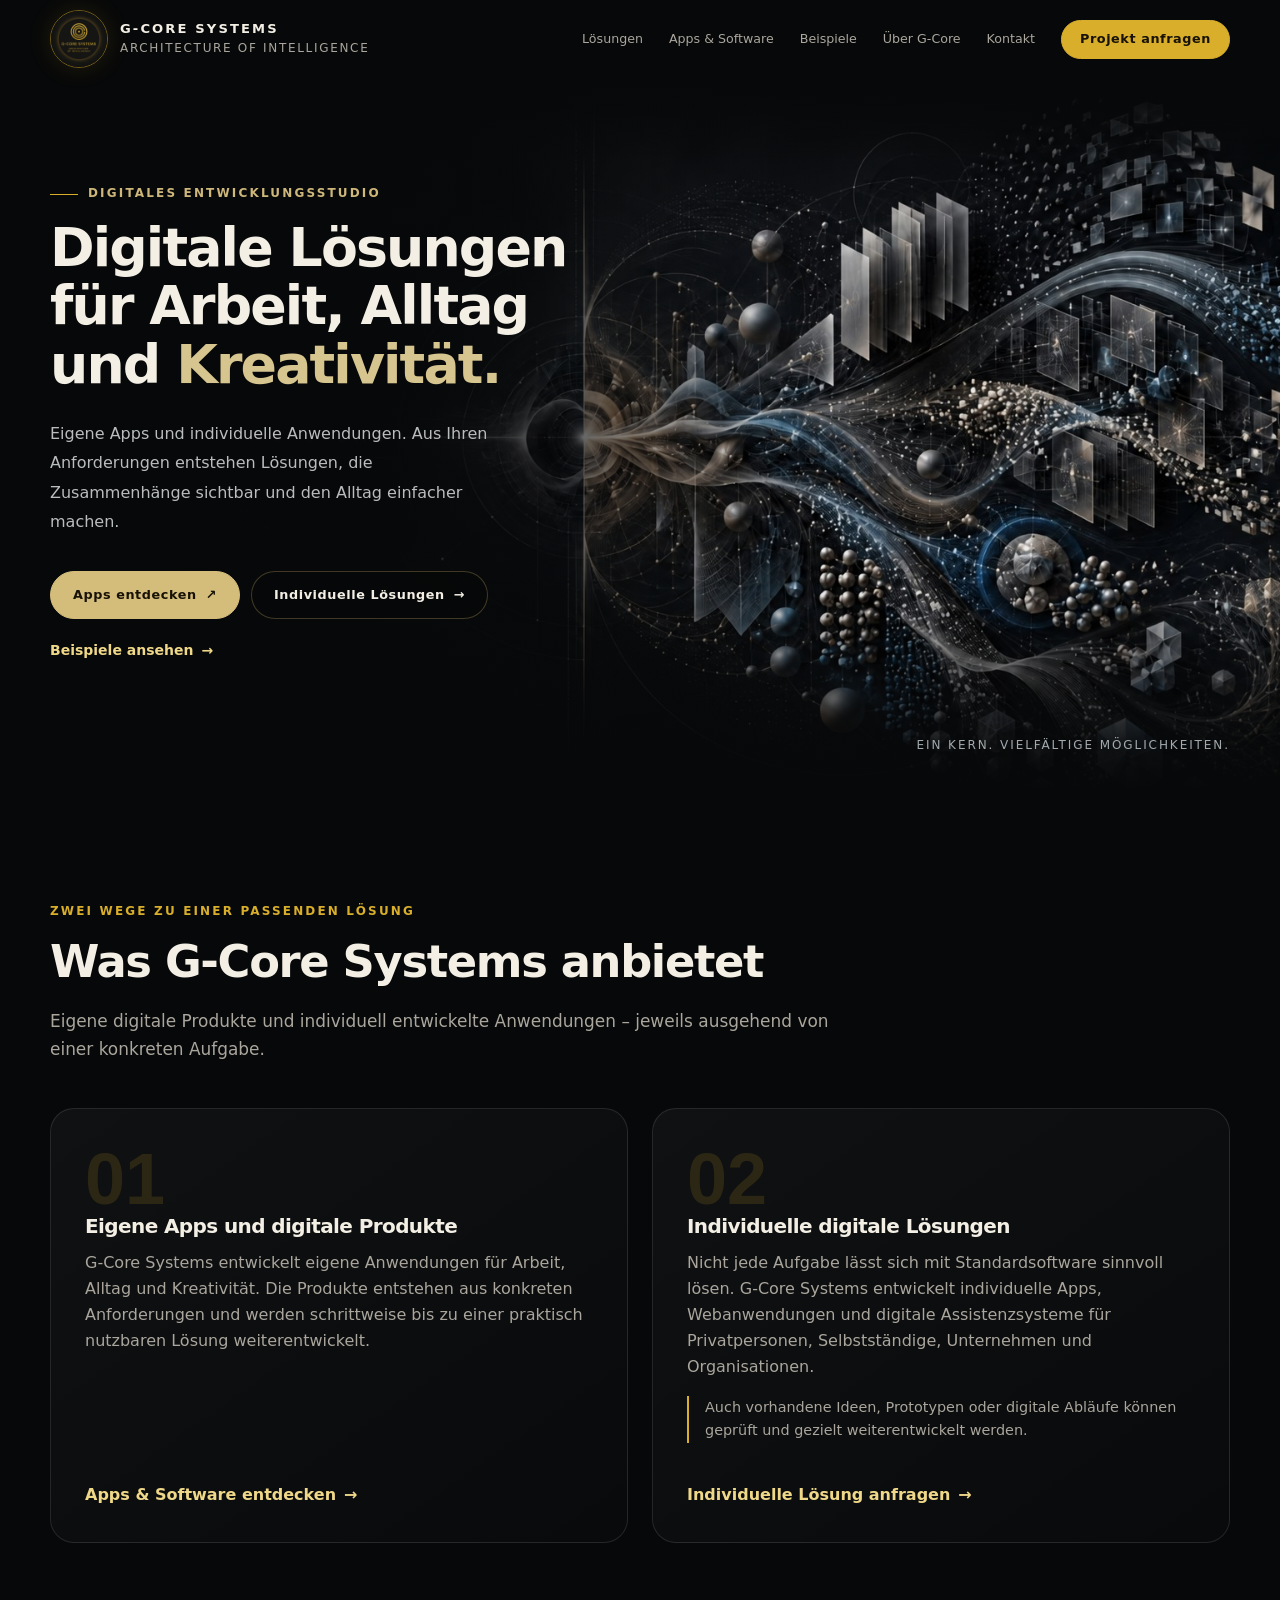
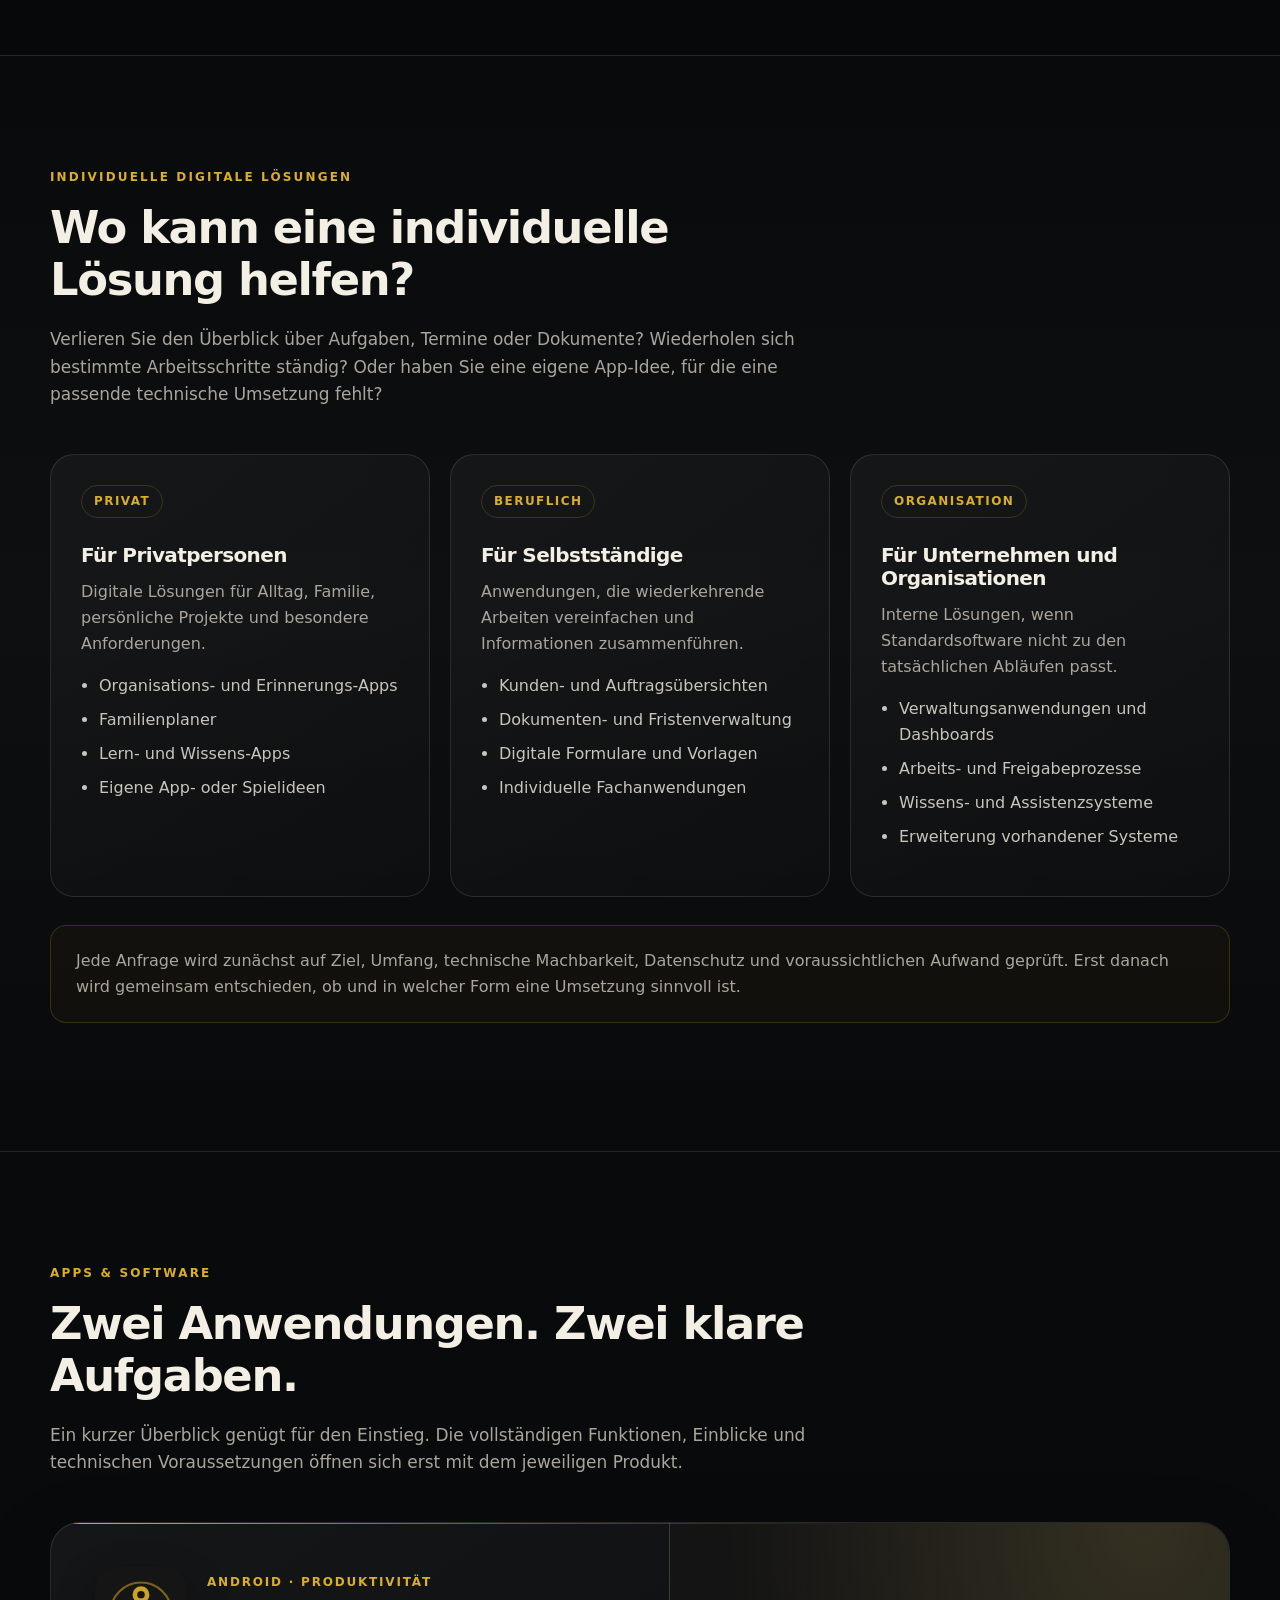
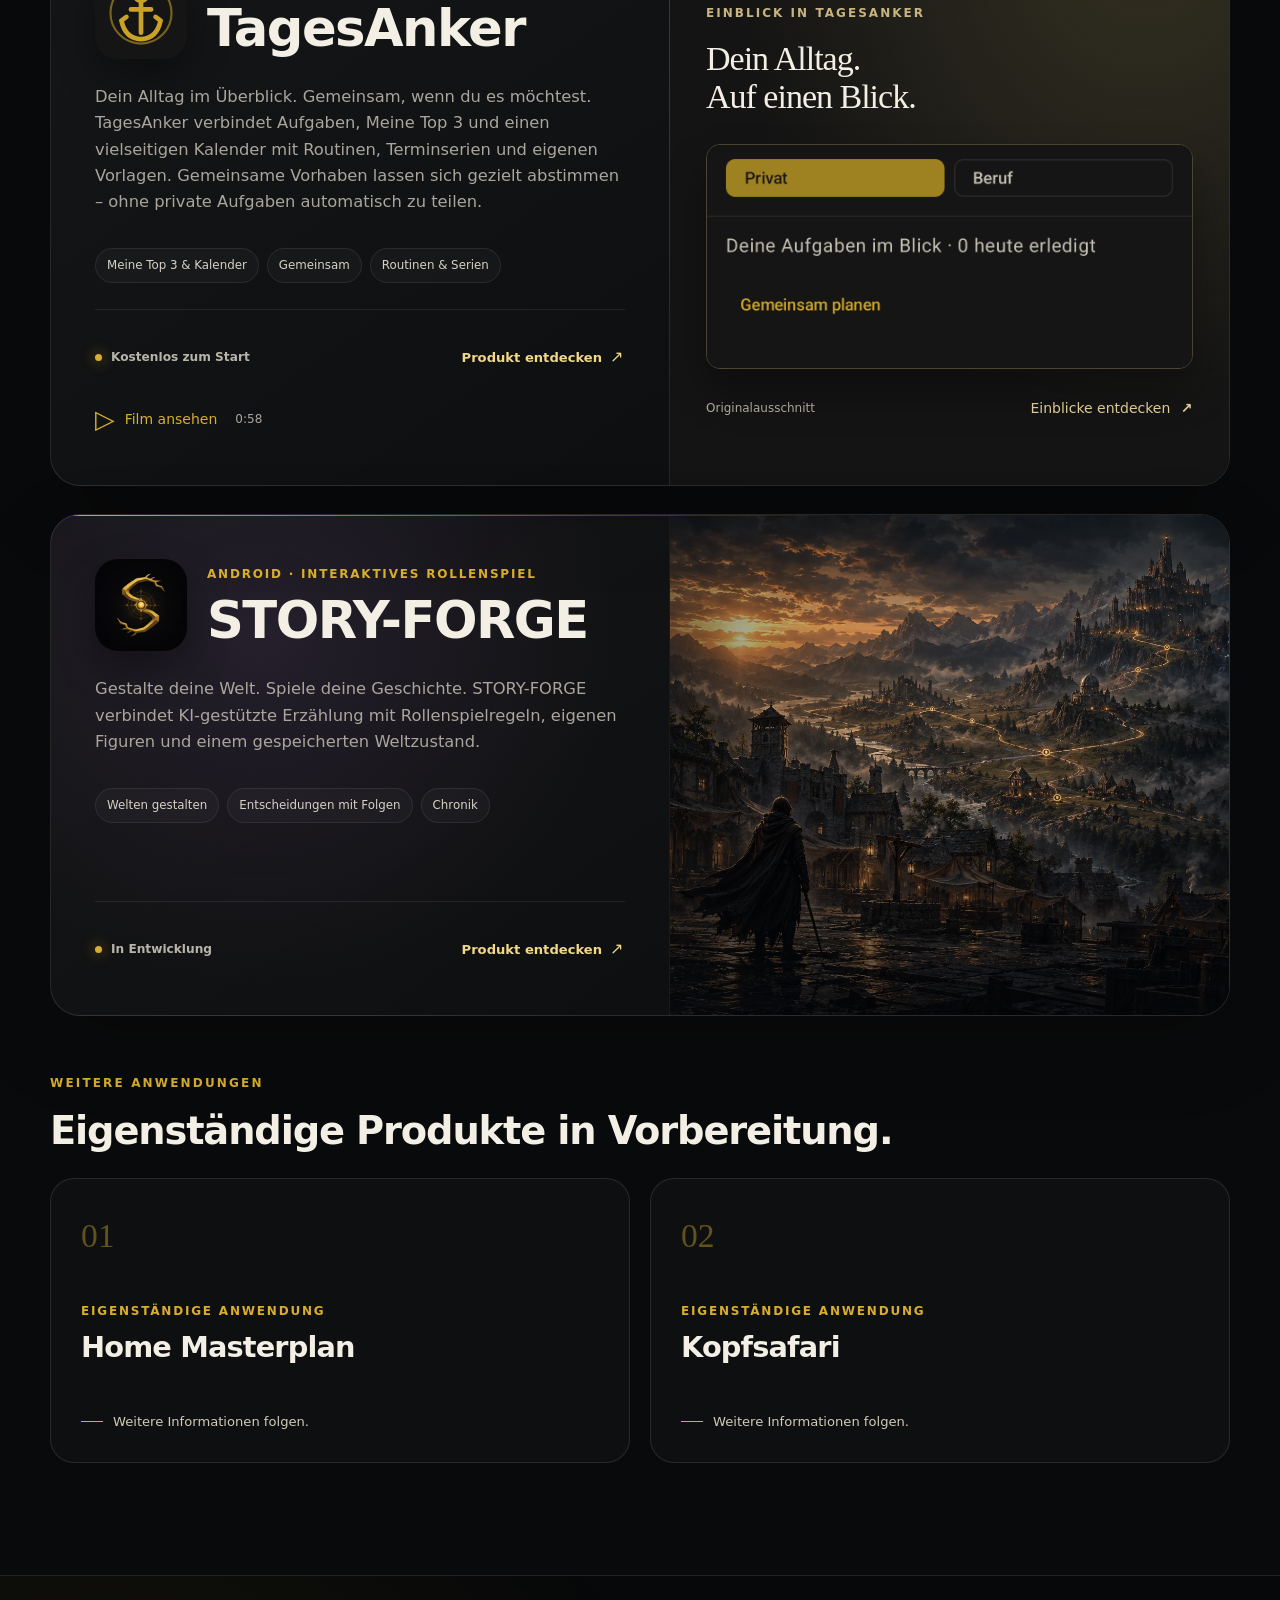
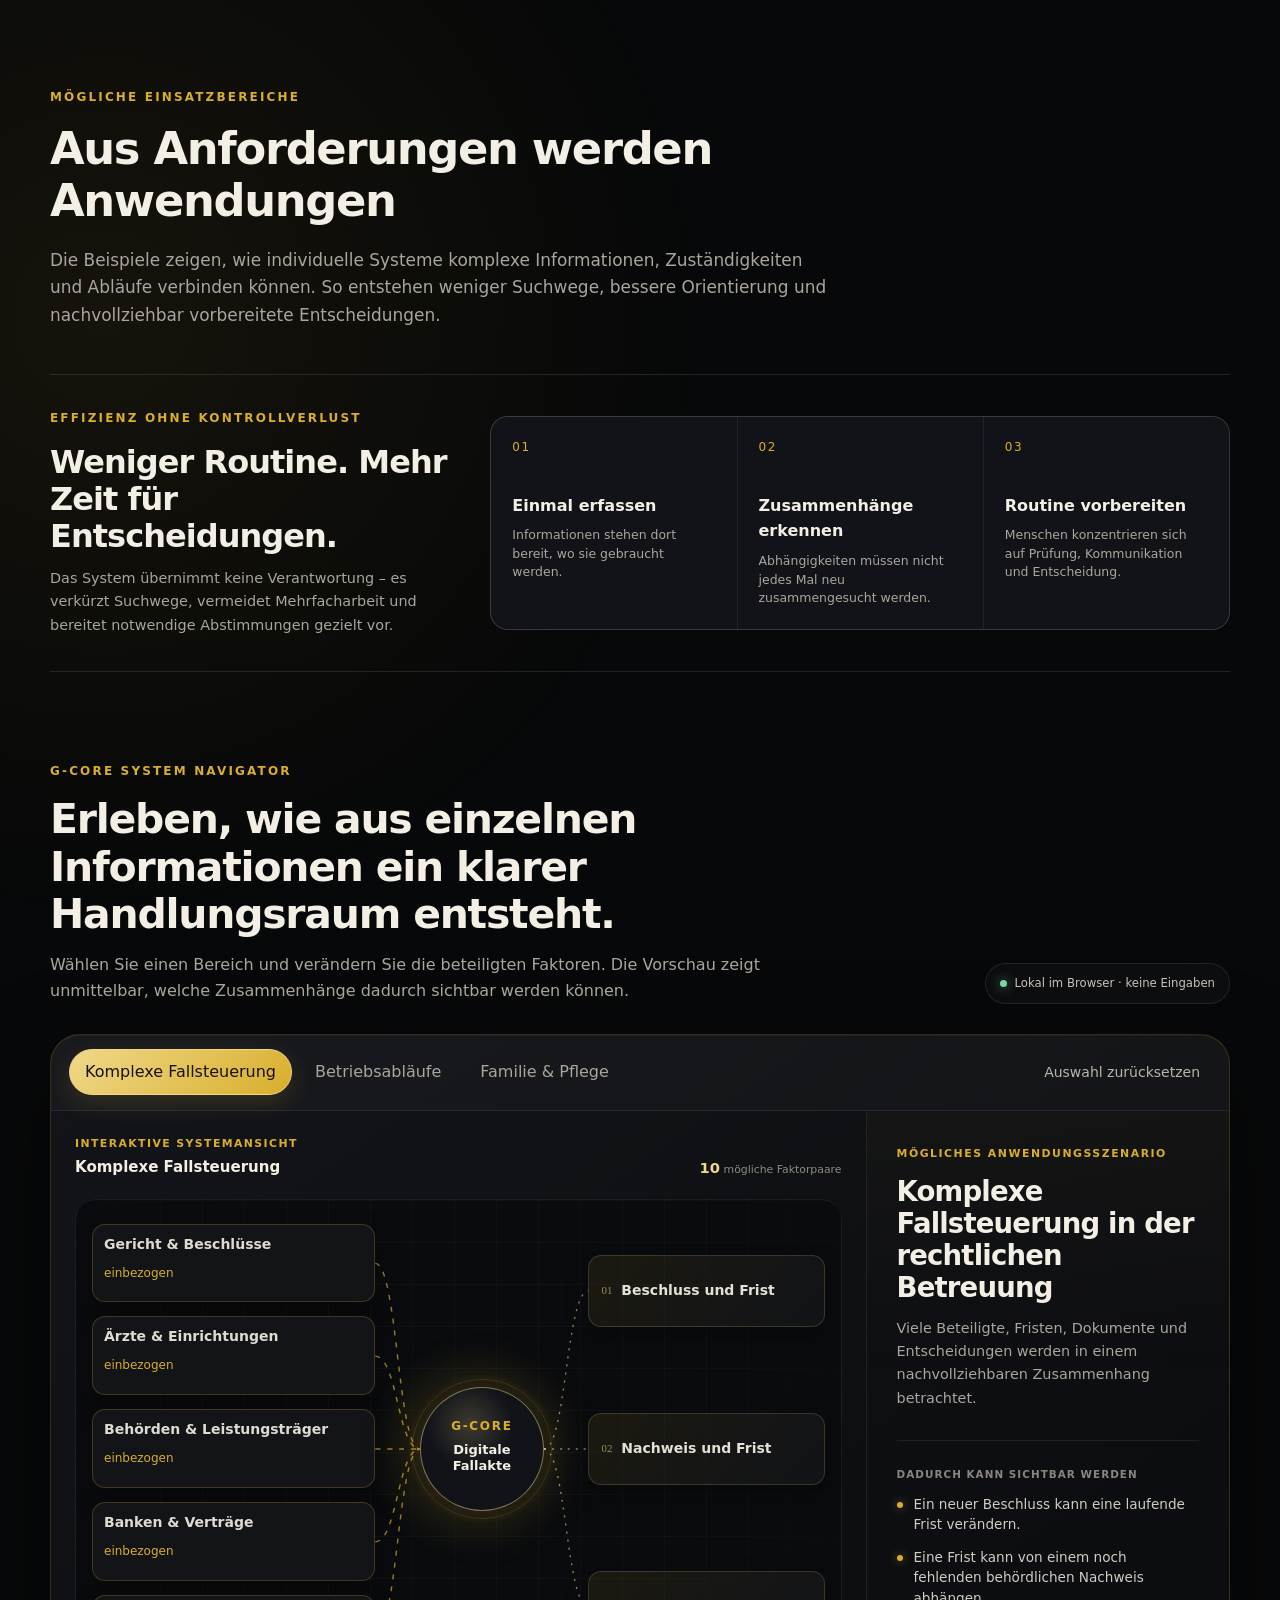
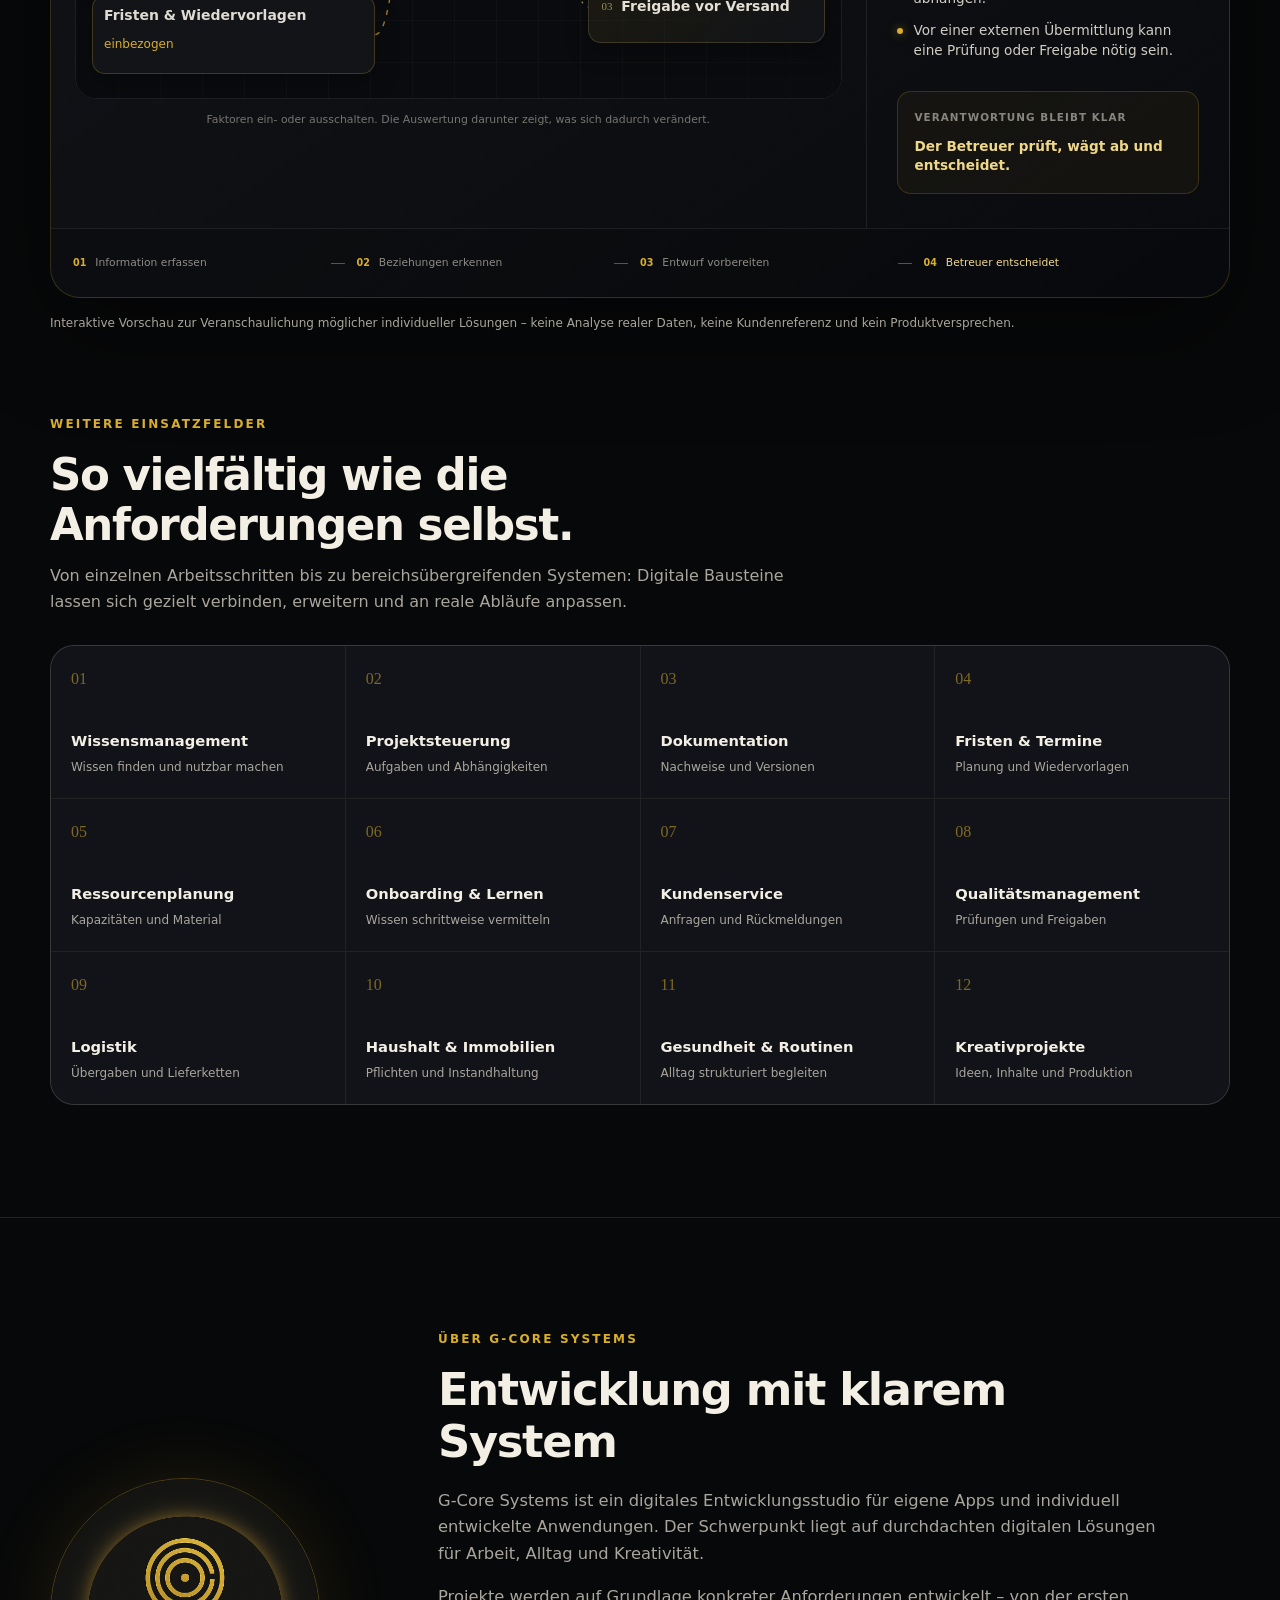
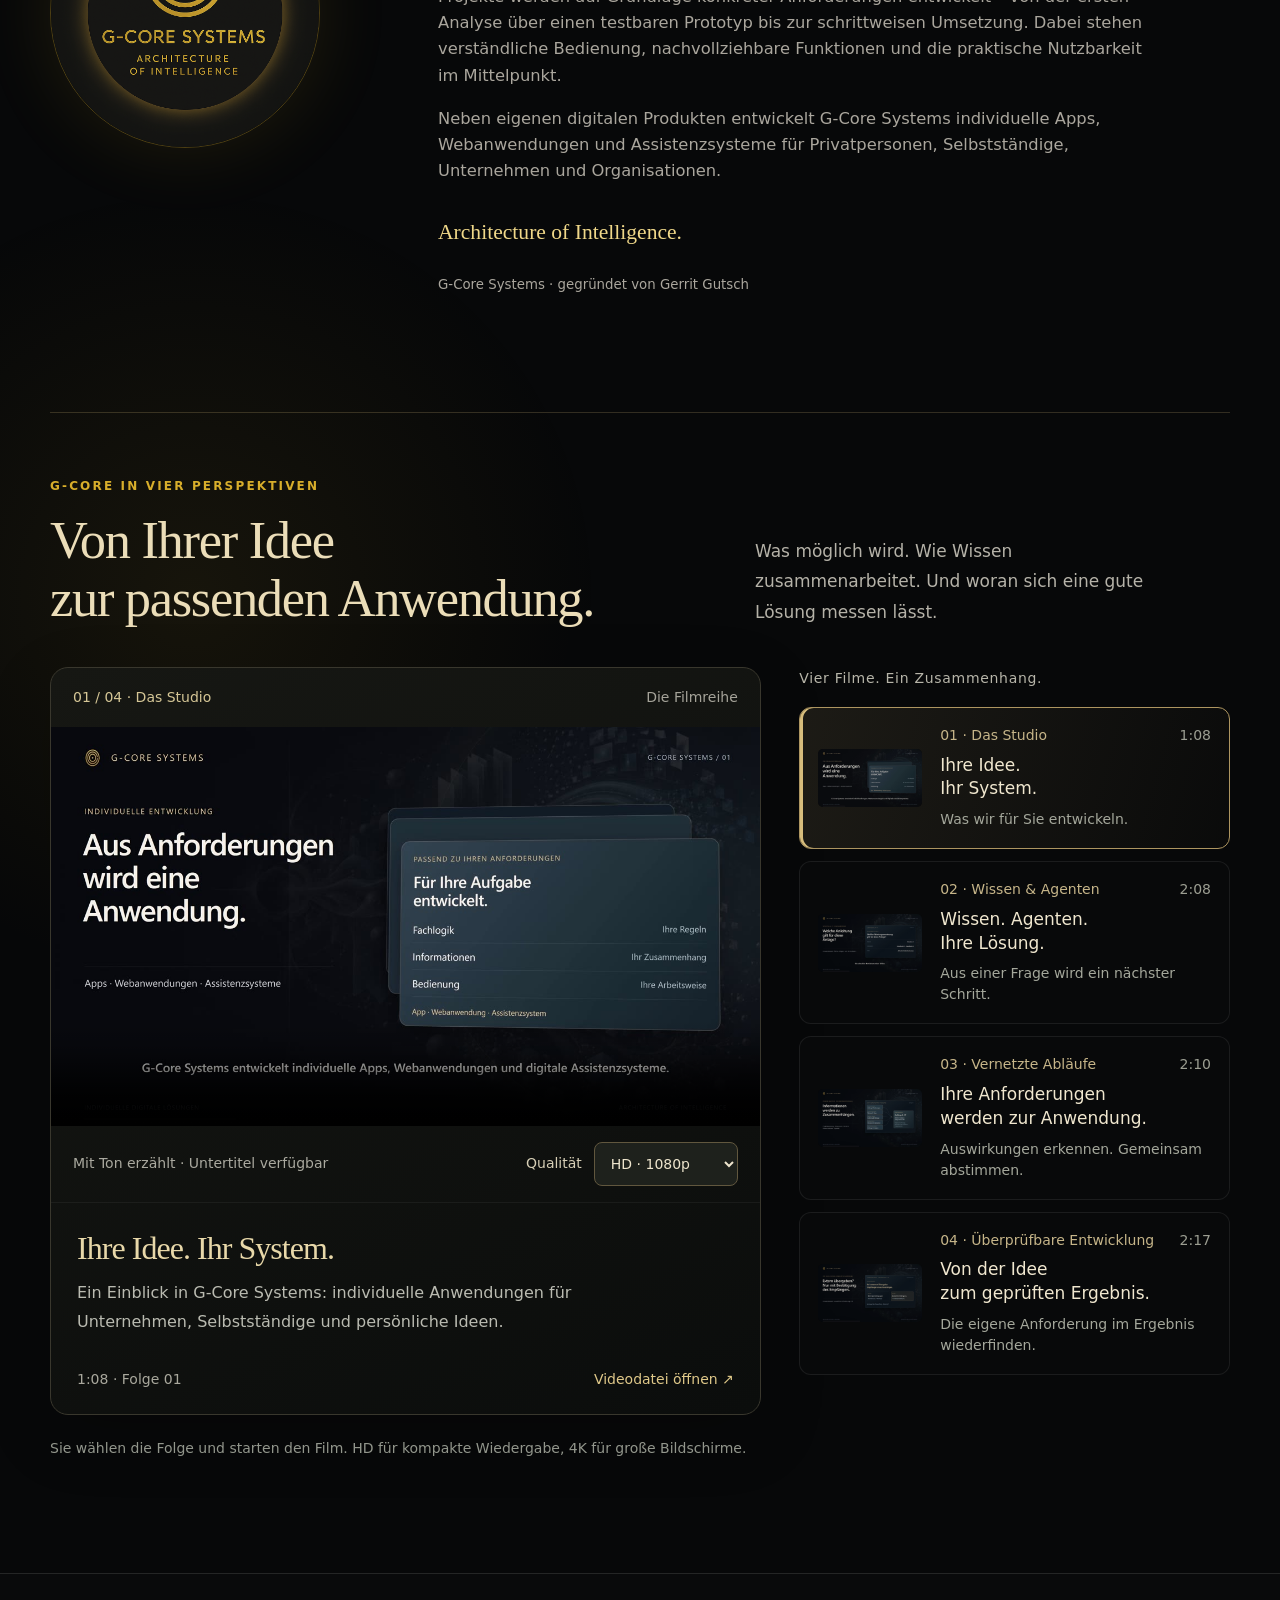
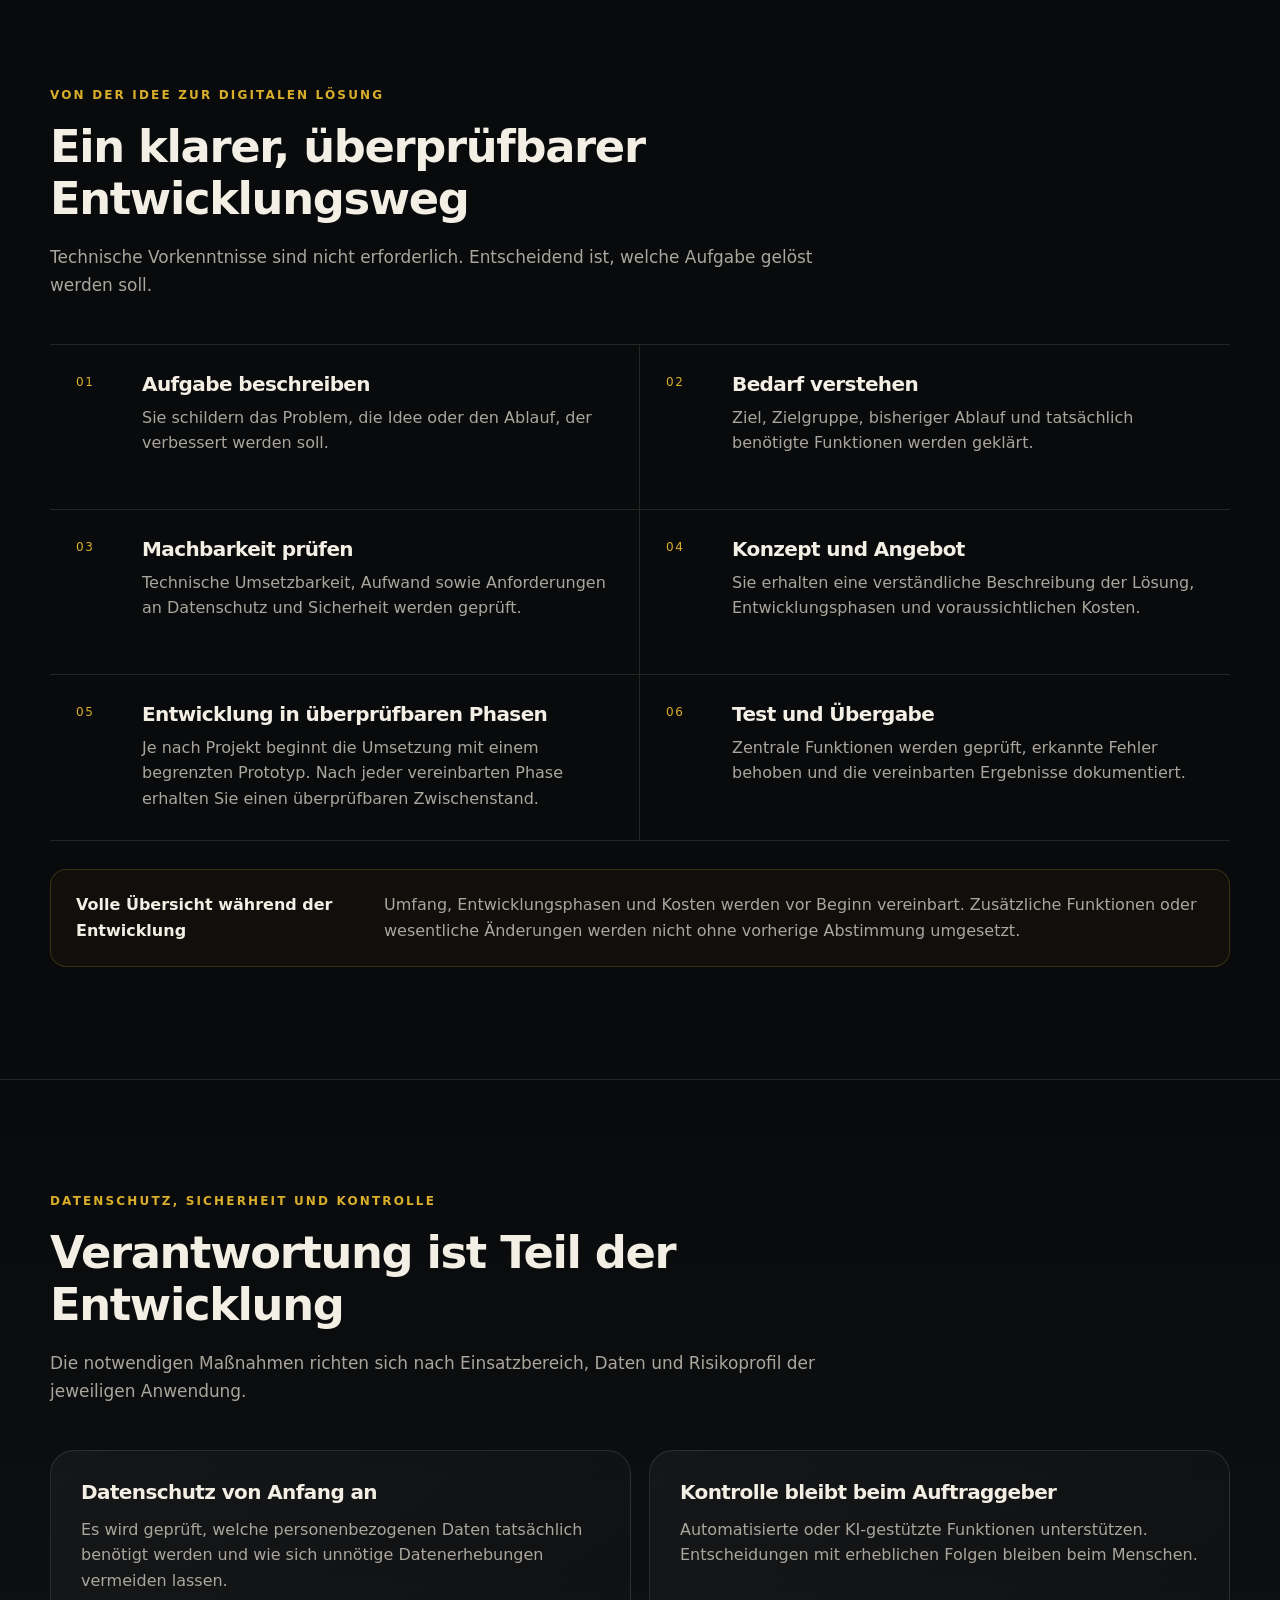
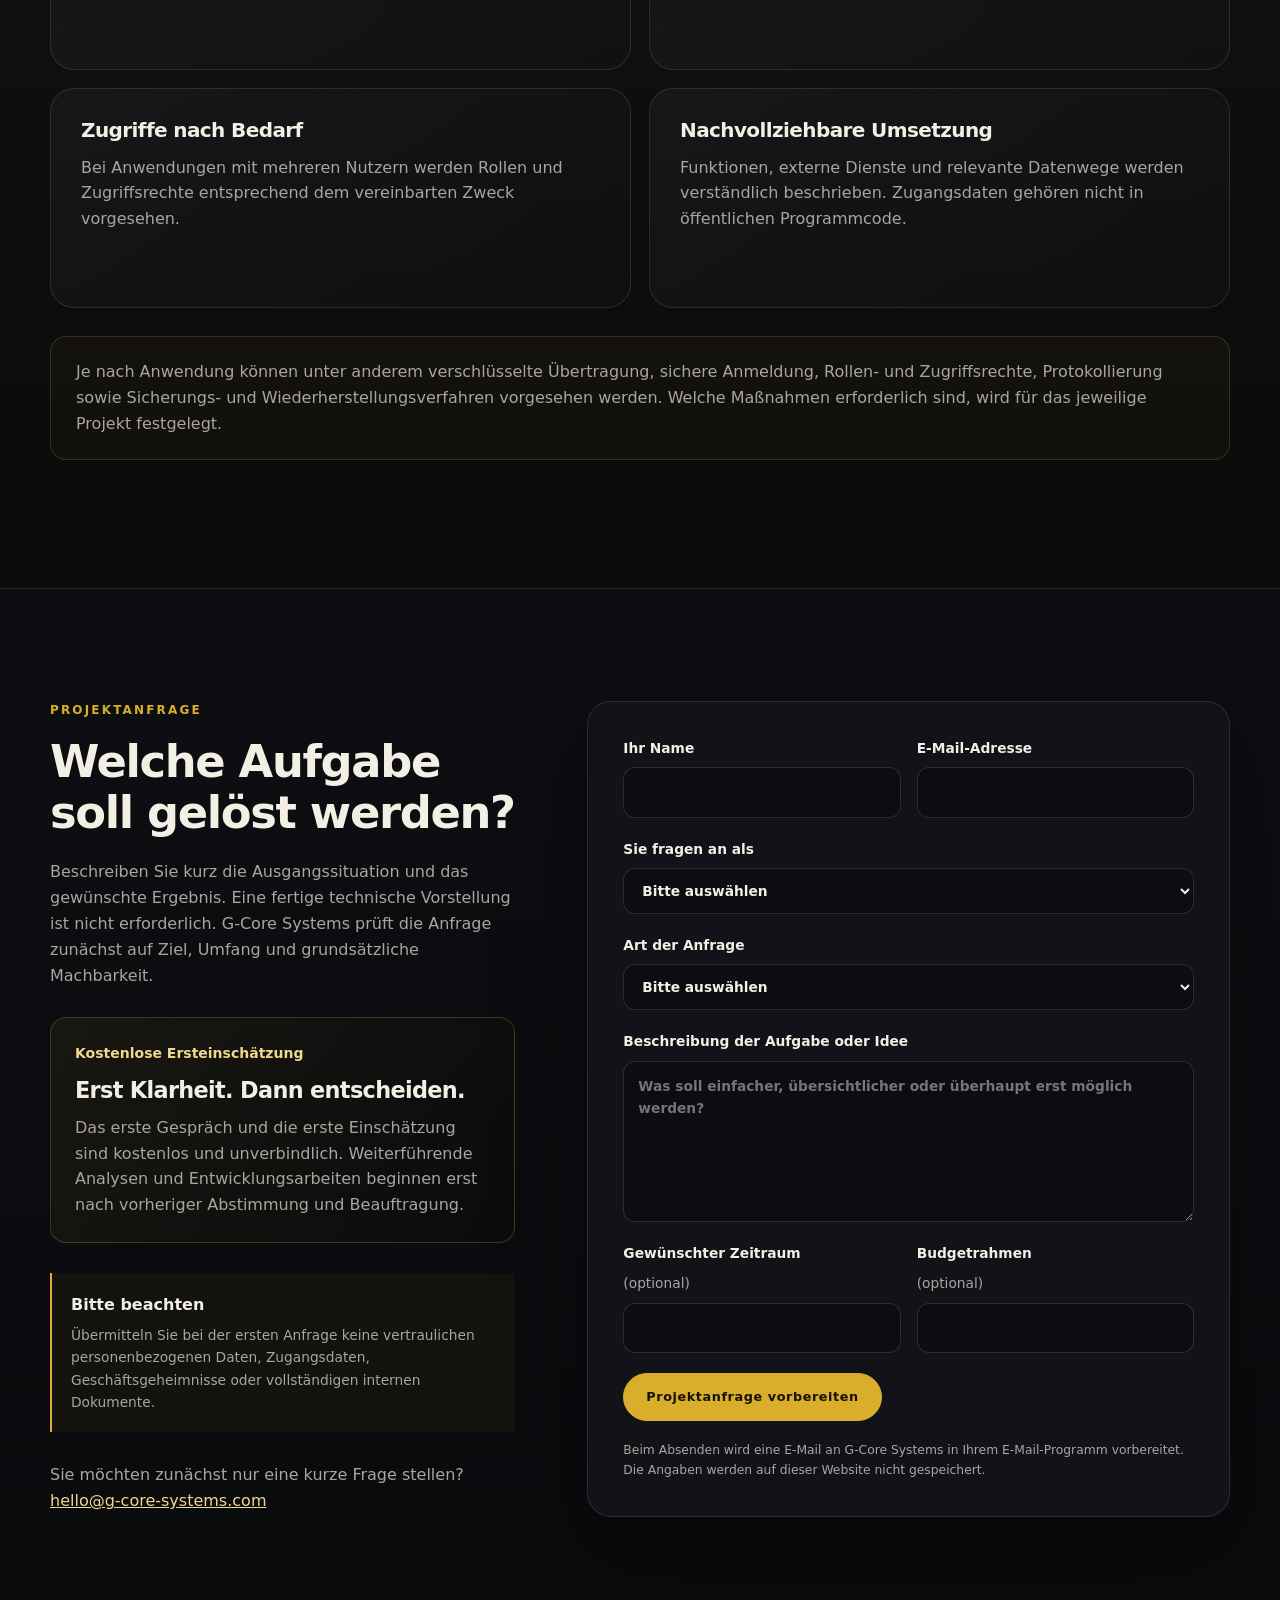
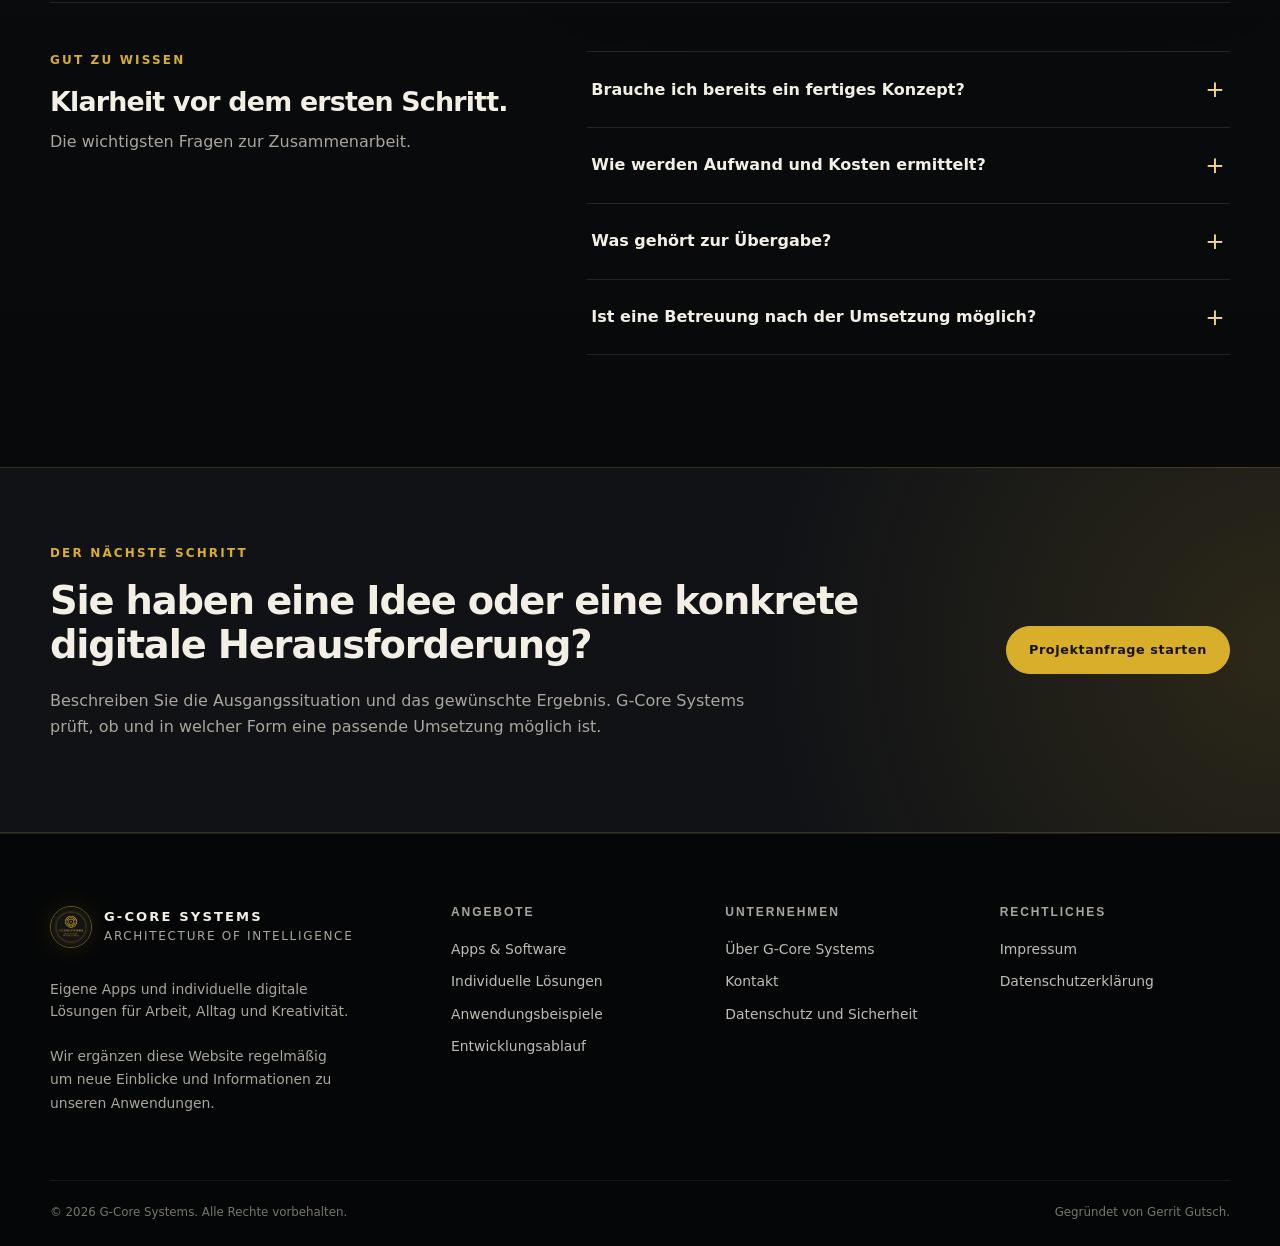
==== commit a4e7ff9a: "Publish approved collaboration and TagesAnker guidance" ====
--- a/index.html
+++ b/index.html
@@ -8,7 +8,7 @@
   <title>G-Core Systems – Digitale Lösungen für Arbeit, Alltag und Kreativität</title>
   <link rel="icon" type="image/png" sizes="32x32" href="assets_icons/gcore_icon_32x32.png">
   <link rel="icon" type="image/png" sizes="64x64" href="assets_icons/gcore_icon_64x64.png">
-  <link rel="stylesheet" href="site.css?v=20260913-19">
+  <link rel="stylesheet" href="site.css?v=20260914-23">
   <script src="site.js?v=20260913-16" defer></script>
   <script defer src="site-counter.js?v=20260913-17"></script>
 <link rel="stylesheet" href="previews/filmreihe/player.css?v=20a">
@@ -268,8 +268,18 @@
       </div>
     </section>
 
-    <section id="projektanfrage" class="section contact-section"><div class="container contact-grid"><div class="contact-copy reveal"><p class="eyebrow">Projektanfrage</p><h2>Welche Aufgabe soll gelöst werden?</h2><p>Beschreiben Sie kurz die Ausgangssituation und das gewünschte Ergebnis. Eine fertige technische Vorstellung ist nicht erforderlich. G-Core Systems prüft die Anfrage zunächst auf Ziel, Umfang und grundsätzliche Machbarkeit.</p><div class="privacy-callout"><strong>Bitte beachten</strong><p>Übermitteln Sie bei der ersten Anfrage keine vertraulichen personenbezogenen Daten, Zugangsdaten, Geschäftsgeheimnisse oder vollständigen internen Dokumente.</p></div><p id="kontakt">Sie möchten zunächst nur eine kurze Frage stellen?<br><a href="mailto:hello@g-core-systems.com">hello@g-core-systems.com</a></p></div>
-      <form class="project-form reveal" data-project-form><div class="field-row"><label>Ihr Name<input name="name" autocomplete="name" required></label><label>E-Mail-Adresse<input name="email" type="email" autocomplete="email" required></label></div><label>Sie fragen an als<select name="audience" required><option value="">Bitte auswählen</option><option>Privatperson</option><option>Selbstständig</option><option>Unternehmen</option><option>Organisation</option></select></label><label>Art der Anfrage<select name="type" required><option value="">Bitte auswählen</option><option>Neue App oder Webanwendung</option><option>Bestehende Idee oder Prototyp</option><option>Organisation und Verwaltung</option><option>Automatisierung</option><option>KI-gestützte Assistenz</option><option>Sonstige digitale Lösung</option></select></label><label>Beschreibung der Aufgabe oder Idee<textarea name="description" rows="6" required placeholder="Was soll einfacher, übersichtlicher oder überhaupt erst möglich werden?"></textarea></label><div class="field-row"><label>Gewünschter Zeitraum <span>(optional)</span><input name="timeline"></label><label>Budgetrahmen <span>(optional)</span><input name="budget"></label></div><button class="button" type="submit">Projektanfrage vorbereiten</button><p class="form-note">Beim Absenden wird eine E-Mail an G-Core Systems in Ihrem E-Mail-Programm vorbereitet. Die Angaben werden auf dieser Website nicht gespeichert.</p></form></div></section>
+    <section id="projektanfrage" class="section contact-section"><div class="container contact-grid"><div class="contact-copy reveal"><p class="eyebrow">Projektanfrage</p><h2>Welche Aufgabe soll gelöst werden?</h2><p>Beschreiben Sie kurz die Ausgangssituation und das gewünschte Ergebnis. Eine fertige technische Vorstellung ist nicht erforderlich. G-Core Systems prüft die Anfrage zunächst auf Ziel, Umfang und grundsätzliche Machbarkeit.</p><div class="consultation-note"><span class="consultation-label">Kostenlose Ersteinschätzung</span><h3>Erst Klarheit. Dann entscheiden.</h3><p>Das erste Gespräch und die erste Einschätzung sind kostenlos und unverbindlich. Weiterführende Analysen und Entwicklungsarbeiten beginnen erst nach vorheriger Abstimmung und Beauftragung.</p></div><div class="privacy-callout"><strong>Bitte beachten</strong><p>Übermitteln Sie bei der ersten Anfrage keine vertraulichen personenbezogenen Daten, Zugangsdaten, Geschäftsgeheimnisse oder vollständigen internen Dokumente.</p></div><p id="kontakt">Sie möchten zunächst nur eine kurze Frage stellen?<br><a href="mailto:hello@g-core-systems.com">hello@g-core-systems.com</a></p></div>
+      <form class="project-form reveal" data-project-form><div class="field-row"><label>Ihr Name<input name="name" autocomplete="name" required></label><label>E-Mail-Adresse<input name="email" type="email" autocomplete="email" required></label></div><label>Sie fragen an als<select name="audience" required><option value="">Bitte auswählen</option><option>Privatperson</option><option>Selbstständig</option><option>Unternehmen</option><option>Organisation</option></select></label><label>Art der Anfrage<select name="type" required><option value="">Bitte auswählen</option><option>Neue App oder Webanwendung</option><option>Bestehende Idee oder Prototyp</option><option>Organisation und Verwaltung</option><option>Automatisierung</option><option>KI-gestützte Assistenz</option><option>Sonstige digitale Lösung</option></select></label><label>Beschreibung der Aufgabe oder Idee<textarea name="description" rows="6" required placeholder="Was soll einfacher, übersichtlicher oder überhaupt erst möglich werden?"></textarea></label><div class="field-row"><label>Gewünschter Zeitraum <span>(optional)</span><input name="timeline"></label><label>Budgetrahmen <span>(optional)</span><input name="budget"></label></div><button class="button" type="submit">Projektanfrage vorbereiten</button><p class="form-note">Beim Absenden wird eine E-Mail an G-Core Systems in Ihrem E-Mail-Programm vorbereitet. Die Angaben werden auf dieser Website nicht gespeichert.</p></form></div>
+    <div class="container collaboration-faq" aria-labelledby="collaboration-faq-title">
+      <div class="collaboration-faq-heading"><p class="eyebrow">Gut zu wissen</p><h3 id="collaboration-faq-title">Klarheit vor dem ersten Schritt.</h3><p>Die wichtigsten Fragen zur Zusammenarbeit.</p></div>
+      <div class="collaboration-faq-items">
+        <details><summary>Brauche ich bereits ein fertiges Konzept?</summary><div class="faq-answer"><p>Nein. Beschreiben Sie, was heute umständlich ist oder was Sie erreichen möchten. Im ersten Gespräch klären wir gemeinsam die Ausgangssituation. Ein fertiges technisches Konzept ist dafür nicht erforderlich.</p></div></details>
+        <details><summary>Wie werden Aufwand und Kosten ermittelt?</summary><div class="faq-answer"><p>Die erste Einschätzung ist kostenlos und unverbindlich. Für eine Umsetzung werden Ziele, Funktionsumfang und Rahmenbedingungen konkretisiert. Weiterführende Analysen und Entwicklungsarbeiten werden vorab vereinbart und erst nach Ihrer Beauftragung begonnen. Zusätzliche Anforderungen werden gesondert abgestimmt.</p></div></details>
+        <details><summary>Was gehört zur Übergabe?</summary><div class="faq-answer"><p>Zur vereinbarten Übergabe gehören eine Einführung und die erforderlichen Informationen zur Nutzung. Welche Ergebnisse, Unterlagen und Nutzungsrechte Sie erhalten, wird vor der Beauftragung festgelegt.</p></div></details>
+        <details><summary>Ist eine Betreuung nach der Umsetzung möglich?</summary><div class="faq-answer"><p>Auf Wunsch können technische Pflege, Unterstützung bei der Nutzung und Weiterentwicklungen separat vereinbart werden. Umfang, Erreichbarkeit und Konditionen werden passend zur Anwendung festgelegt. Vertraglich geschuldete Fehlerbehebung bleibt davon unberührt.</p></div></details>
+      </div>
+    </div>
+    </section>
 
     <section class="cta-section"><div class="container cta-inner reveal"><div><p class="eyebrow">Der nächste Schritt</p><h2>Sie haben eine Idee oder eine konkrete digitale Herausforderung?</h2><p>Beschreiben Sie die Ausgangssituation und das gewünschte Ergebnis. G-Core Systems prüft, ob und in welcher Form eine passende Umsetzung möglich ist.</p></div><a class="button" href="#projektanfrage">Projektanfrage starten</a></div></section>
   </main>
@@ -301,6 +311,44 @@
               <a href="https://support.google.com/googleplay/answer/2812853?hl=de" target="_blank" rel="noopener noreferrer">Offizielle Hilfe zu Google Play Protect</a>
             </div>
           </details>
+          <details class="android-install-help ta-sharing-info" id="tagesanker-gemeinsam-info">
+            <summary>Gemeinsam nutzen: Was wird geteilt?</summary>
+            <div class="ta-sharing-info-content">
+              <p class="ta-sharing-intro">Gemeinsam planen, ohne den privaten Aufgabenbereich automatisch zu teilen. Du wählst die Verbindung und die Angaben, die du teilen möchtest.</p>
+              <dl class="ta-sharing-boundaries">
+                <div><dt><span>01</span> Planungsvorschläge</dt><dd>Titel, Notiz und ausgefüllte Planungsangaben gehen an die ausgewählte Verbindung. Eine private Aufgabe entsteht beim Gegenüber erst nach ausdrücklicher Übernahme. Spätere private Änderungen werden nicht automatisch zurückgeteilt.</dd></div>
+                <div><dt><span>02</span> Gemeinsame Termine</dt><dd>Geteilt werden die Angaben des ausdrücklich angelegten gemeinsamen Termins. Private Aufgaben und Gerätekalender werden dafür nicht automatisch ausgelesen oder veröffentlicht.</dd></div>
+                <div><dt><span>03</span> Frei / Belegt</dt><dd>Du gibst einzelne Belegt-Zeiträume bewusst ein und für die Verbindung frei – ohne Titel, Notizen oder Kalenderinhalte. Fehlende Angaben bedeuten nicht automatisch, dass jemand frei ist.</dd></div>
+              </dl>
+              <div class="ta-sharing-practical">
+                <h3>Wer kann die Inhalte sehen?</h3>
+                <p>Die Person in der jeweils ausgewählten Verbindung erhält die geteilten Angaben. Prüfe deshalb vor dem Teilen, welche Verbindung ausgewählt ist und welche Inhalte du eingetragen hast.</p>
+                <h3>Wann werden Daten abgeglichen?</h3>
+                <p>Gemeinsam nutzt eine E-Mail-Code-Anmeldung und für den Serverabgleich eine Internetverbindung. Der automatische Hintergrundabgleich wird separat aktiviert. Lokal vorgemerkt bedeutet noch nicht zugestellt.</p>
+                <h3>Was passiert beim Abschalten?</h3>
+                <p>Das Abschalten des Hintergrundabgleichs stoppt künftige automatische Läufe. Bereits übermittelte Inhalte werden dadurch nicht zurückgerufen. Abmelden allein widerruft keine Verbindung und löscht kein Serverkonto.</p>
+              </div>
+            </div>
+          </details>
+          <details class="android-install-help ta-sharing-info" id="tagesanker-sicherung-info">
+            <summary>Daten &amp; Sicherung: Gut vorbereitet wechseln</summary>
+            <div class="ta-sharing-info-content">
+              <p class="ta-sharing-intro">Vor einem Update oder Gerätewechsel lohnt sich eine aktuelle Sicherung. Dabei sind deine Aufgaben und Routinen von den Verbindungsschlüsseln für Gemeinsam getrennt.</p>
+              <dl class="ta-sharing-boundaries">
+                <div><dt><span>01</span> Aufgaben und Routinen sichern</dt><dd>Die passwortgeschützte Datensicherung enthält Aufgaben und Routinen aus Privat und Beruf, einschließlich ihrer unterstützten Planungs- und Serienangaben. Sie ist kein vollständiges Abbild der App: Eigene Vorlagen, App-Einstellungen und Gemeinsam-Verbindungsschlüssel sind nicht enthalten.</dd></div>
+                <div><dt><span>02</span> Gemeinsam-Schlüssel separat aufbewahren</dt><dd>Nutze dafür in der App „Verbindungsschlüssel sichern“. Diese Datei ist für dasselbe Gemeinsam-Konto bestimmt; die Sicherungsaktion erfordert eine Onlineprüfung des Kontos. Nach einem Import sind die Schlüssel zunächst nur vorgemerkt. Erst ein erfolgreicher kontogebundener Serverabgleich kann sie aktivieren.</dd></div>
+                <div><dt><span>03</span> Datei und Passwort getrennt sichern</dt><dd>Du wählst den Speicherort über die Android-Dateiauswahl. Je nach ausgewähltem Anbieter kann dieser auch in einer Cloud liegen. Bewahre eine zugängliche Kopie außerhalb des bisherigen Geräts auf und sichere das jeweilige Passwort getrennt. Ohne das passende Passwort lässt sich die Datei nicht wiederherstellen; es kann nicht zurückgesetzt werden.</dd></div>
+              </dl>
+              <div class="ta-sharing-practical">
+                <h3>Vor einem Update oder Gerätewechsel</h3>
+                <p>Erstelle eine aktuelle Datensicherung und bei Nutzung von Gemeinsam zusätzlich eine Schlüsseldatei. Prüfe, ob beide Dateien am gewählten Speicherort vorhanden und die zugehörigen Passwörter verfügbar sind. Behalte das bisherige Gerät und seine Daten, bis du die Übernahme auf dem neuen Gerät geprüft hast.</p>
+                <h3>Eine Wiederherstellung ersetzt vorhandene Daten</h3>
+                <p>Die importierte Datensicherung ersetzt die derzeit gespeicherten Aufgaben und Routinen – sie führt die Bestände nicht zusammen. Sichere deshalb auch auf dem Zielgerät vorher alles, was du behalten möchtest.</p>
+                <h3>Danach Kalender und Erinnerungen prüfen</h3>
+                <p>Kalenderverknüpfungen werden nicht übertragen. Verbinde den gewünschten Kalender nach der Wiederherstellung neu und prüfe die Einstellungen, Systemfreigaben und tatsächliche Zustellung der Erinnerungen auf dem Gerät.</p>
+              </div>
+            </div>
+          </details>
           <button class="ta-film-link" type="button" data-ta-film-jump aria-controls="tagesanker-film"><span aria-hidden="true">▷</span> TagesAnker im Film entdecken <small>0:58</small></button>
         </div>
         <section class="ta-showcase" data-ta-showcase aria-label="Interaktive Originaleinblicke in TagesAnker">
@@ -405,7 +453,7 @@
           <figure><img src="assets_products/story-forge-citadel-artwork.png" alt="Artwork: Reisender vor einer weiten Berglandschaft mit Zitadelle" width="1672" height="941" loading="lazy"><figcaption><span>02</span><strong>Eine Welt hinter jeder Entscheidung</strong><small>Wege, Schauplätze und neue Horizonte.</small><b class="artwork-label">Artwork</b></figcaption></figure>
         </div>
       </section>
-      <aside class="product-api-callout"><span>KI-Verbindung</span><div><h3>Die Erzählung ist frei. Der Zugang bleibt deine Wahl.</h3><p>Für freie KI-Erzählungen wird ausdrücklich eine eigene API-Verbindung zu einem unterstützten Anbieter benötigt. Modellwahl, Einwilligung und Nutzungslimits lassen sich in der App einstellen. Ohne Verbindung steht nur der begrenzte lokale Modus mit festen Handlungen zur Verfügung. API-Nutzung kann zusätzliche Kosten verursachen.</p></div><strong>Eigene API-Verbindung erforderlich</strong></aside>
+      <aside class="product-api-callout"><span>KI-Verbindung</span><div><h3>Die Erzählung ist frei. Der Zugang bleibt deine Wahl.</h3><p>Für freie KI-Erzählungen wird ausdrücklich eine eigene API-Verbindung zu einem unterstützten Anbieter benötigt. Der Zugang wird über dein eigenes Konto beim jeweiligen KI-Anbieter eingerichtet. Je nach Anbieter und Nutzung können zusätzliche Kosten entstehen, die über dieses Konto abgerechnet werden. Modellwahl, Einwilligung und Nutzungslimits lassen sich in der App einstellen. Ohne Verbindung steht nur der begrenzte lokale Modus mit festen Handlungen zur Verfügung.</p><p class="api-setup-note">Informationen zu unterstützten Anbietern und zur Einrichtung folgen vor der Veröffentlichung.</p></div><strong>Eigene API-Verbindung erforderlich</strong></aside>
       <footer class="product-dialog-footer"><p>Die Anwendung befindet sich in Entwicklung. Weitere Informationen folgen.</p><button class="button button-outline" type="button" data-product-close>Zurück zur Übersicht</button></footer>
     </div>
   </dialog>
--- a/site.css
+++ b/site.css
@@ -766,3 +766,96 @@
   *, *::before, *::after { scroll-behavior: auto !important; animation-duration: .01ms !important; animation-iteration-count: 1 !important; transition-duration: .01ms !important; }
   .reveal { opacity: 1; transform: none; }
 }
+
+/* Freigegebene Informationen zur Zusammenarbeit und API-Nutzung — Revision21. */
+.consultation-note {
+  margin-block: 28px;
+  padding: 24px;
+  border: 1px solid rgba(216, 174, 43, .25);
+  border-radius: 16px;
+  background: linear-gradient(120deg, rgba(216, 174, 43, .065), transparent);
+}
+.consultation-label {
+  display: block;
+  margin-bottom: 12px;
+  color: var(--gold-light);
+  font-size: .875rem;
+  font-weight: 650;
+}
+.consultation-note h3 { margin-bottom: 12px; font-size: 1.4rem; }
+.consultation-note p { margin: 0; color: var(--muted); font-size: 1rem; }
+.collaboration-faq {
+  display: grid;
+  grid-template-columns: .84fr 1.16fr;
+  gap: 72px;
+  margin-top: 72px;
+  padding-top: 48px;
+  border-top: 1px solid var(--line);
+}
+.collaboration-faq-heading h3 { font-size: clamp(1.45rem, 2.1vw, 1.9rem); }
+.collaboration-faq-heading > p:last-child { color: var(--muted); margin-bottom: 0; }
+.collaboration-faq-items { min-width: 0; }
+.collaboration-faq details { border-bottom: 1px solid var(--line); }
+.collaboration-faq details:first-child { border-top: 1px solid var(--line); }
+.collaboration-faq summary {
+  display: flex;
+  align-items: center;
+  justify-content: space-between;
+  gap: 24px;
+  min-height: 64px;
+  padding: 20px 4px;
+  color: var(--text);
+  font-size: 1rem;
+  font-weight: 600;
+  line-height: 1.5;
+  cursor: pointer;
+  list-style: none;
+}
+.collaboration-faq summary::-webkit-details-marker { display: none; }
+.collaboration-faq summary::after {
+  content: '+';
+  flex: 0 0 22px;
+  color: var(--gold-light);
+  font-size: 1.45rem;
+  font-weight: 400;
+  text-align: center;
+}
+.collaboration-faq details[open] > summary::after { content: '−'; }
+.collaboration-faq summary:hover { color: var(--gold-light); }
+.collaboration-faq summary:focus-visible {
+  outline: 2px solid var(--gold-light);
+  outline-offset: 4px;
+  border-radius: 4px;
+}
+.faq-answer { padding: 0 34px 24px 4px; }
+.faq-answer p { color: var(--muted); font-size: 1rem; margin: 0; line-height: 1.7; }
+#product-story-forge .product-api-callout p { font-size: 1rem; }
+.product-api-callout .api-setup-note { margin-top: 16px; }
+@media (max-width: 980px) {
+  .collaboration-faq { grid-template-columns: 1fr; gap: 24px; }
+}
+@media (max-width: 600px) {
+  .consultation-note { padding: 20px; }
+  .collaboration-faq { margin-top: 48px; padding-top: 32px; }
+  .collaboration-faq summary { gap: 16px; }
+  .faq-answer { padding-right: 4px; }
+}
+
+/* Freigegebene Erklärung des bestehenden Gemeinsam-Umfangs, keine App-Simulation. */
+.ta-sharing-info { margin-top: 12px; }
+.ta-sharing-info > summary { color: var(--gold-light); }
+.ta-sharing-info-content { padding: 0 20px 24px; font-size: 1rem; color: var(--muted); }
+.ta-sharing-info-content p { margin: 0; line-height: 1.7; }
+.ta-sharing-intro { padding-block: 4px 24px; color: var(--text); }
+.ta-sharing-boundaries { margin: 0; }
+.ta-sharing-boundaries > div { padding-block: 20px; border-top: 1px solid var(--line); }
+.ta-sharing-boundaries dt { display: flex; gap: 12px; color: var(--text); font-weight: 650; }
+.ta-sharing-boundaries dt span { color: var(--gold-light); font-size: .875rem; font-weight: 500; padding-top: 2px; }
+.ta-sharing-boundaries dd { margin: 10px 0 0; line-height: 1.7; }
+.ta-sharing-practical { padding-top: 24px; border-top: 1px solid var(--line); }
+.ta-sharing-practical h3 { color: var(--text); margin: 24px 0 10px; font-size: 1rem; line-height: 1.4; letter-spacing: 0; }
+.ta-sharing-practical h3:first-child { margin-top: 0; }
+.ta-sharing-info > summary:focus-visible { outline: 2px solid var(--gold-light); outline-offset: 4px; }
+@media (max-width: 600px) {
+  .ta-sharing-info-content { padding-inline: 16px; }
+}
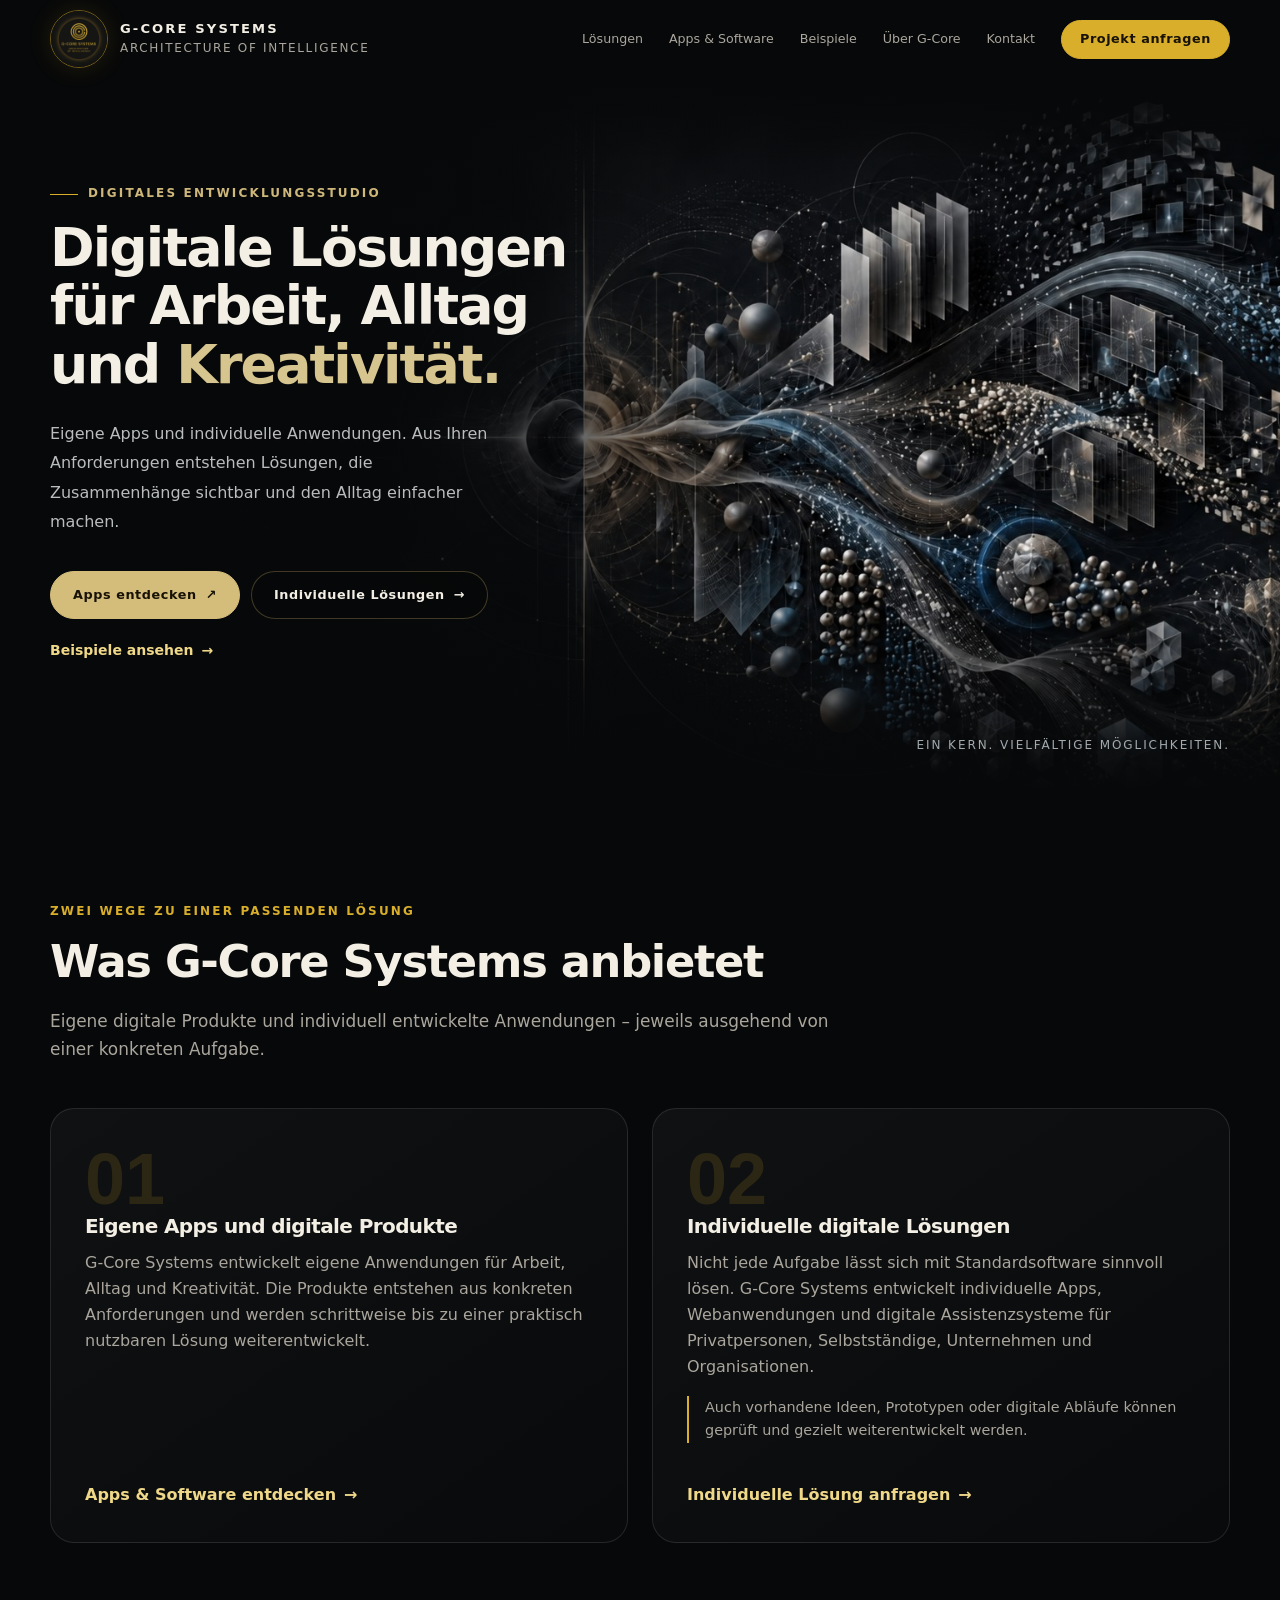
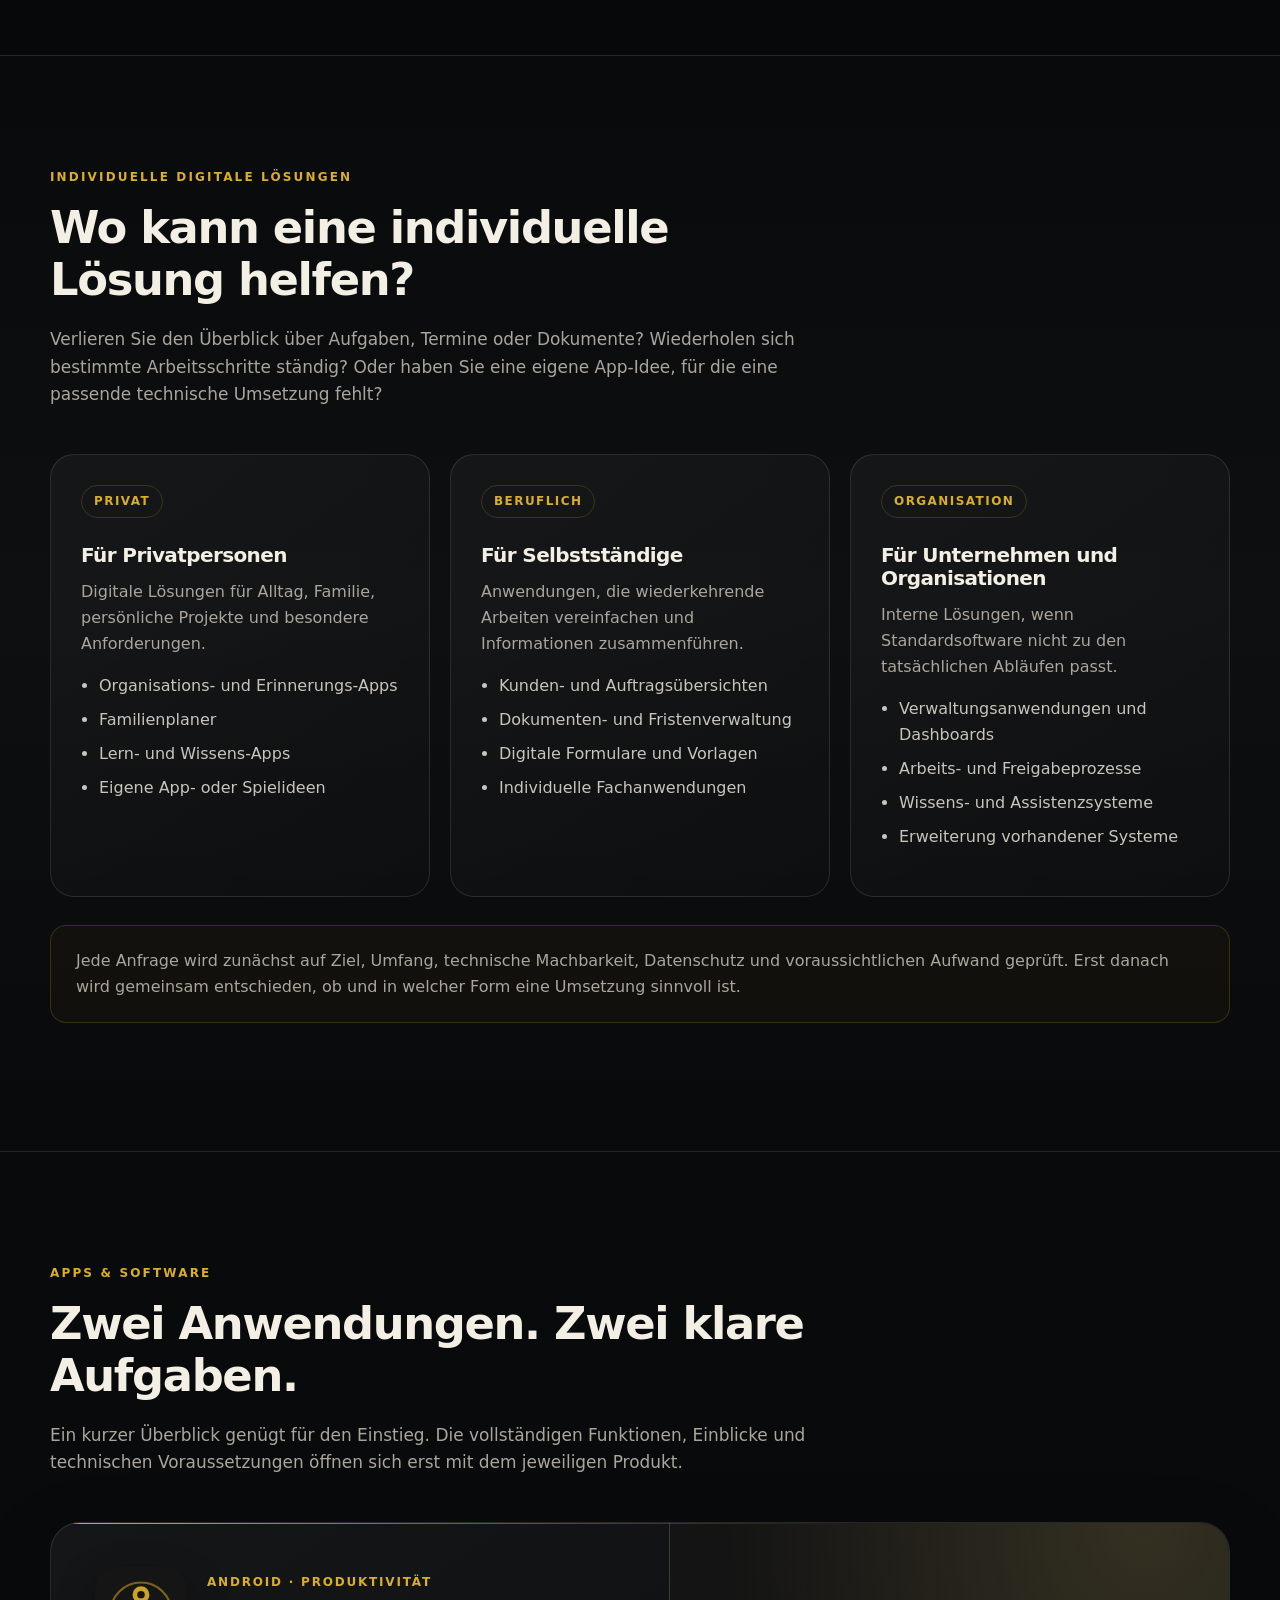
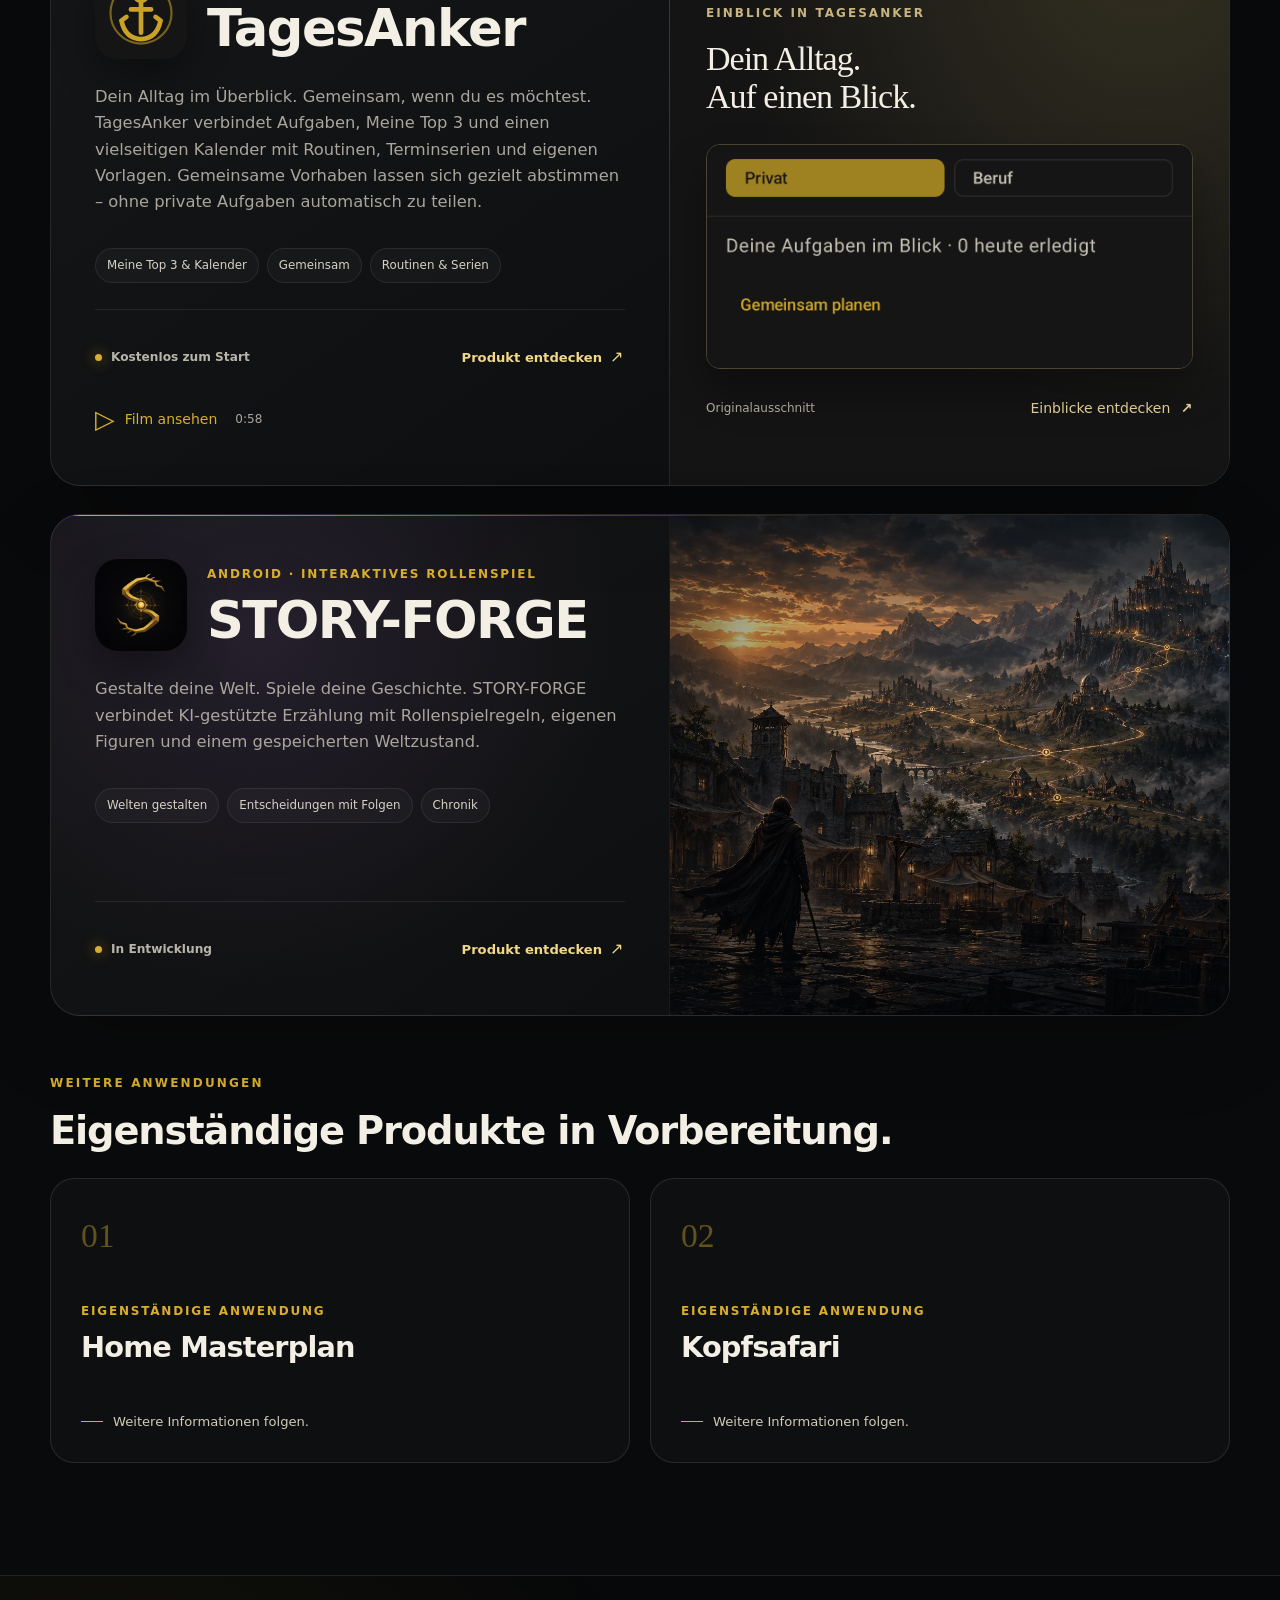
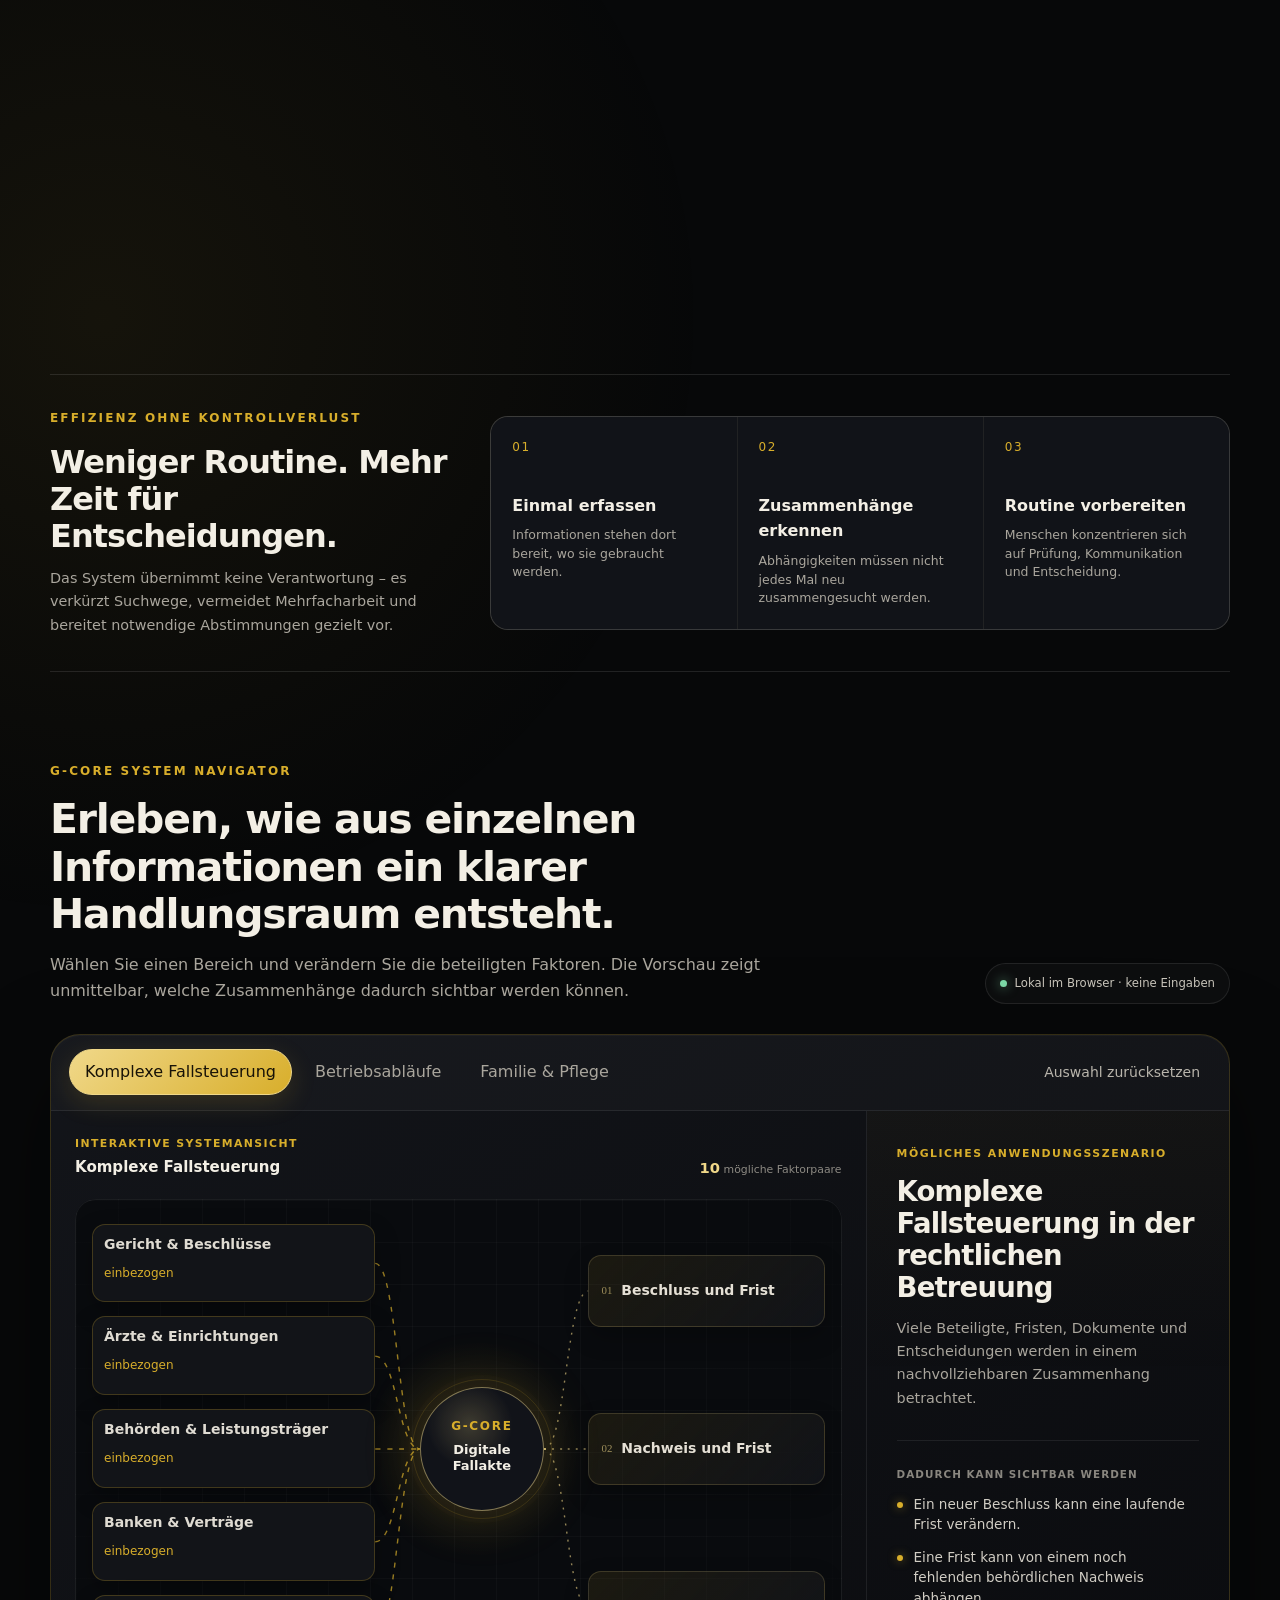
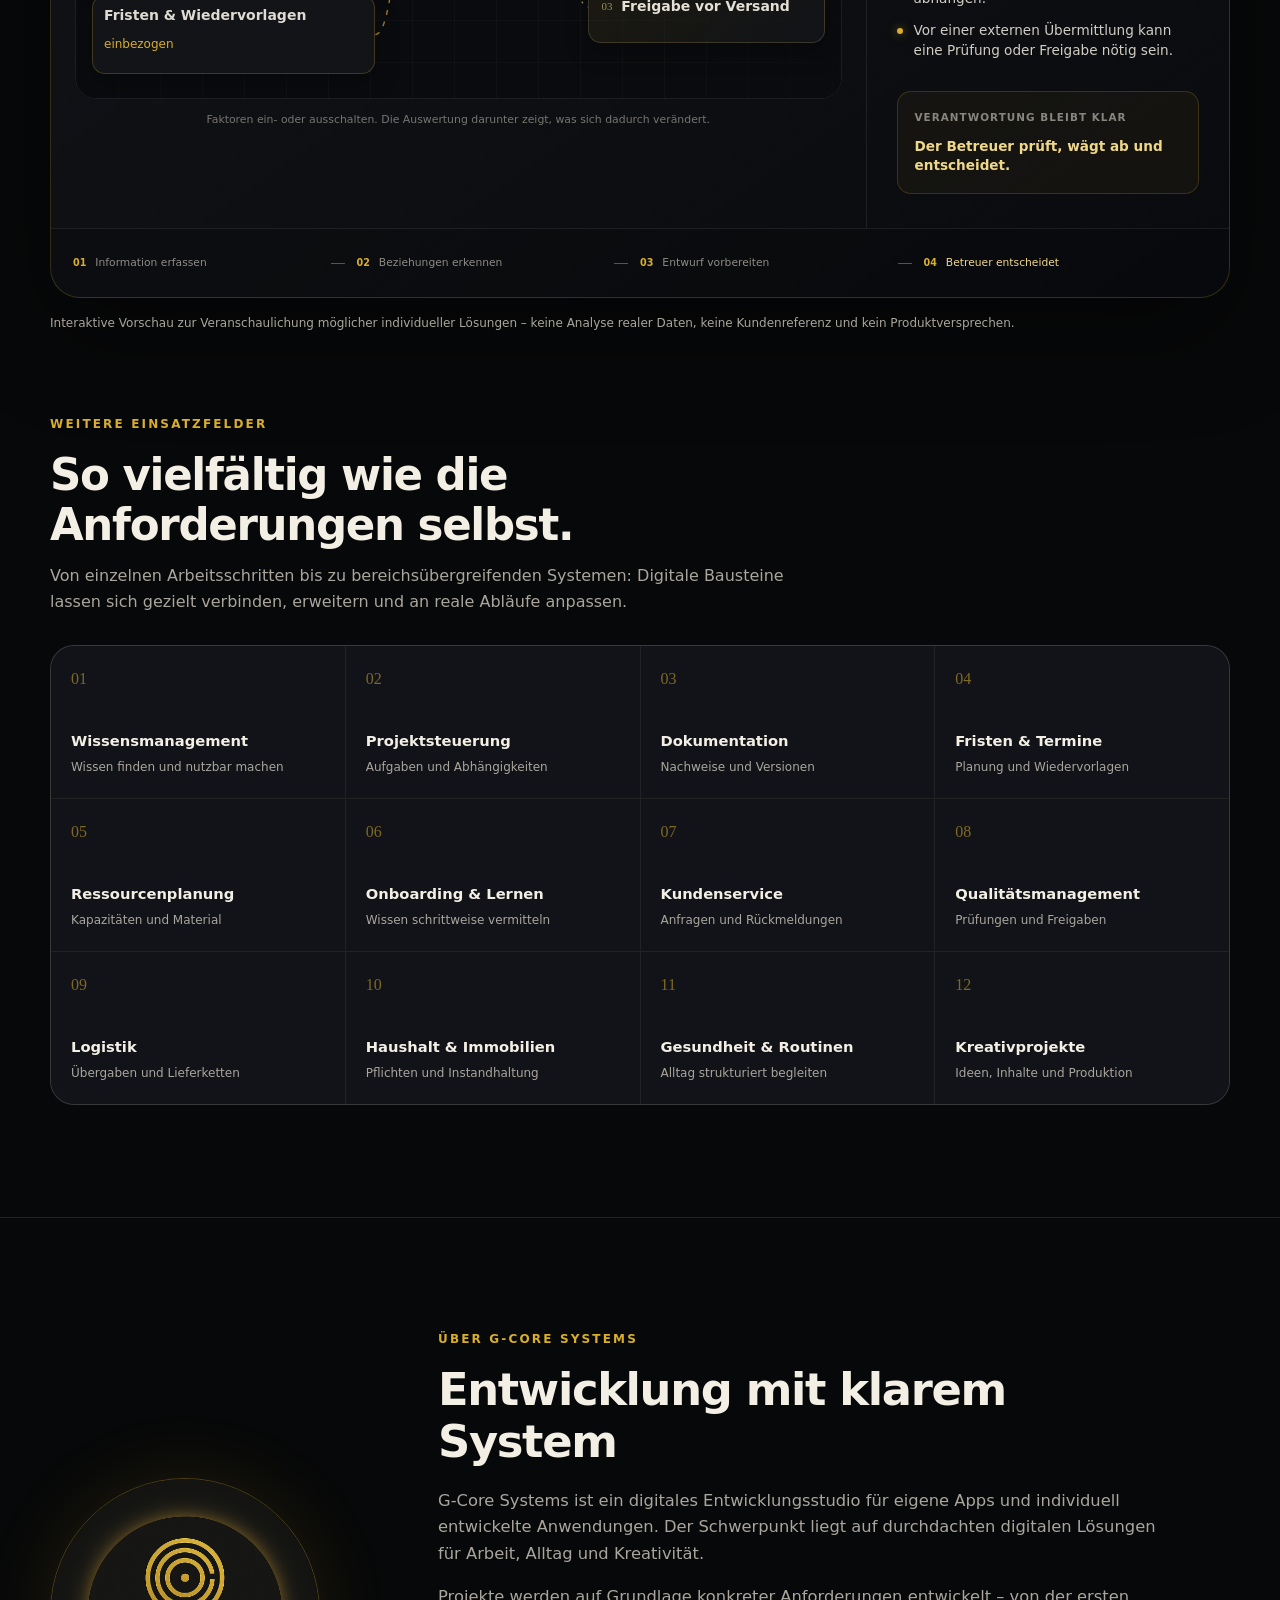
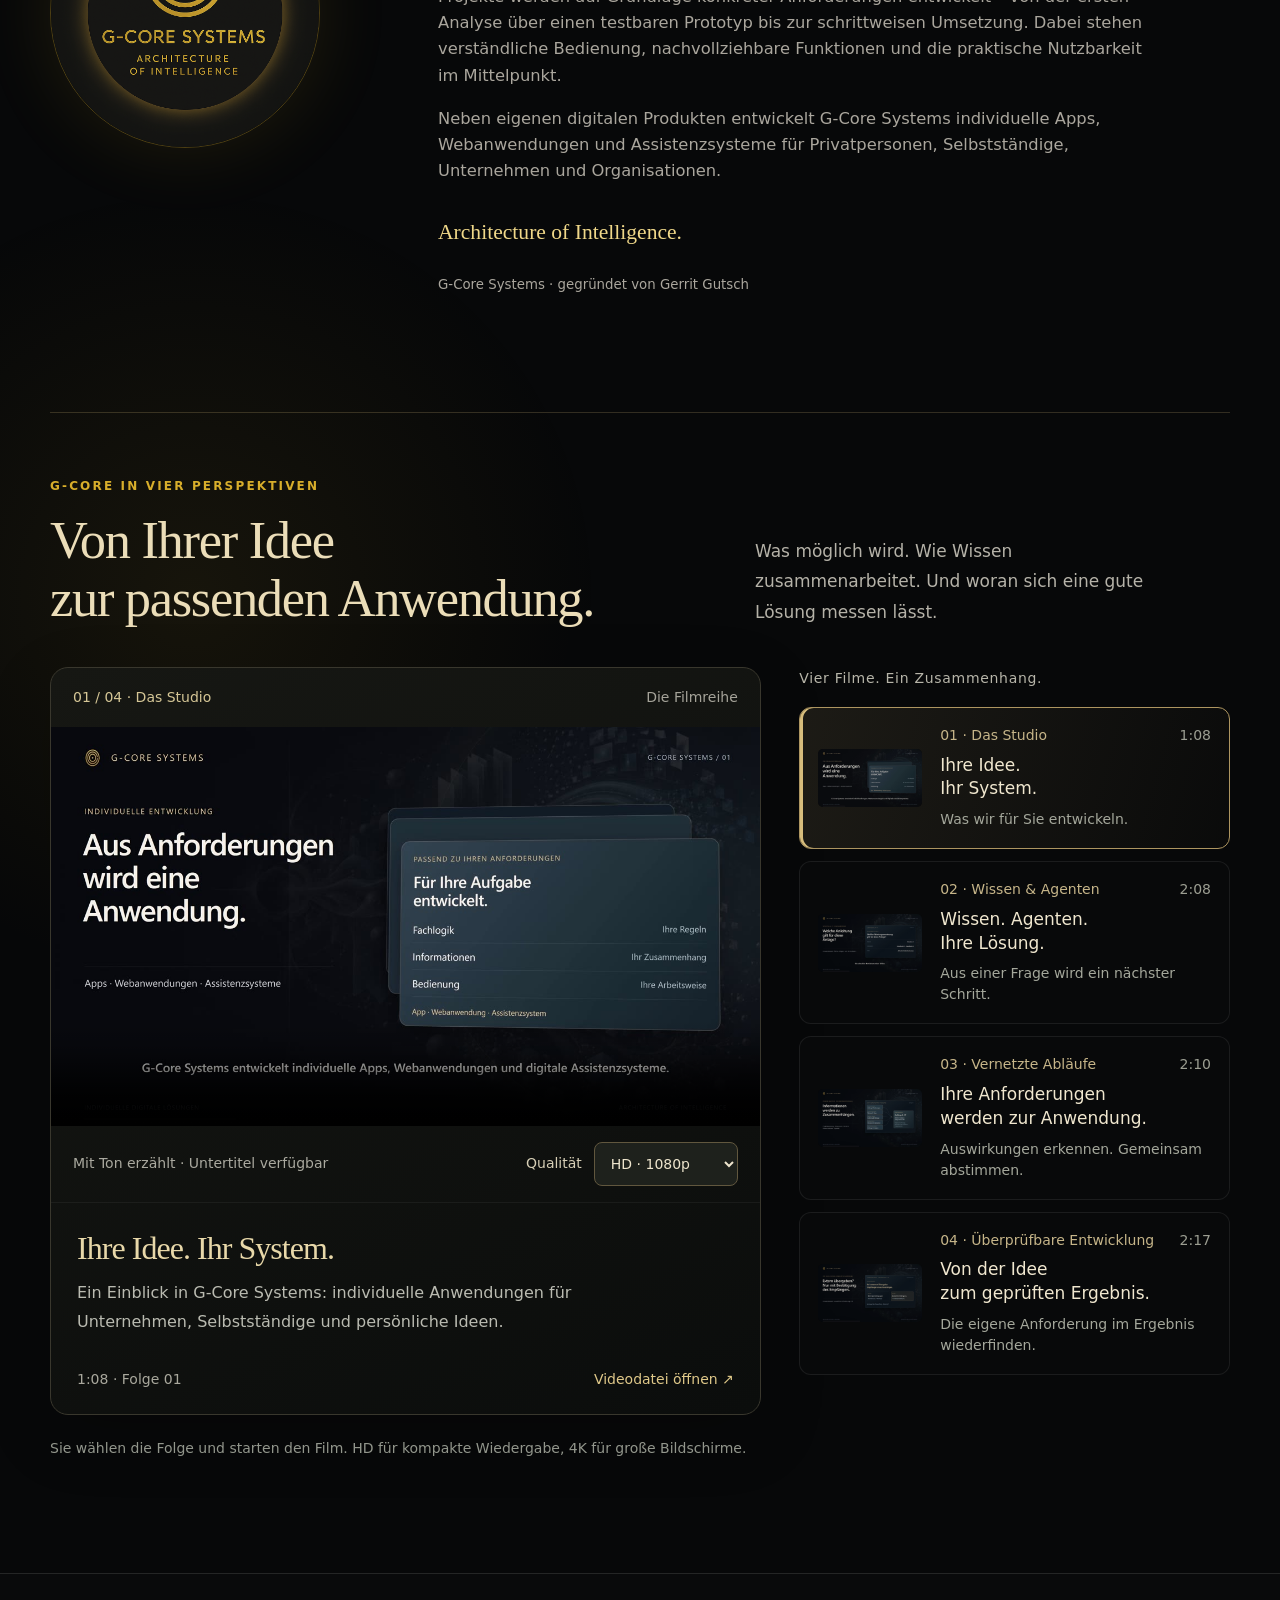
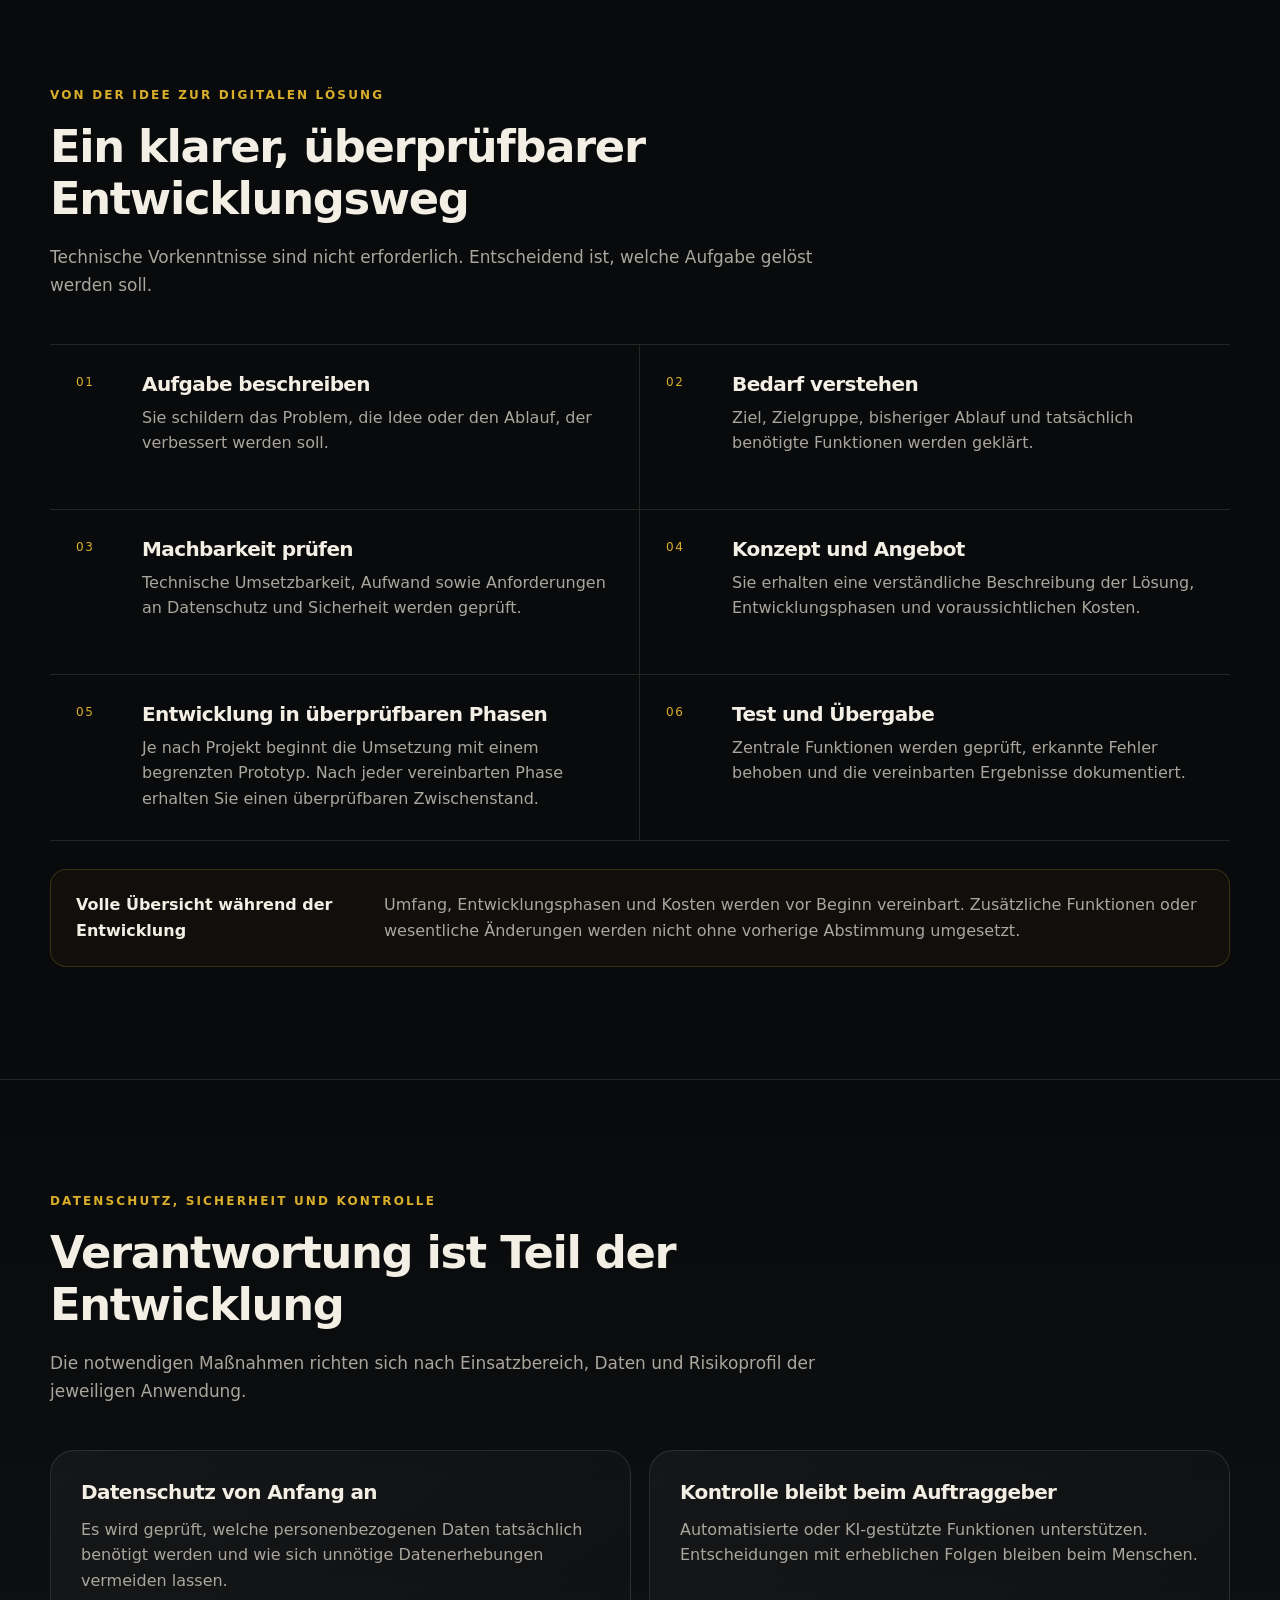
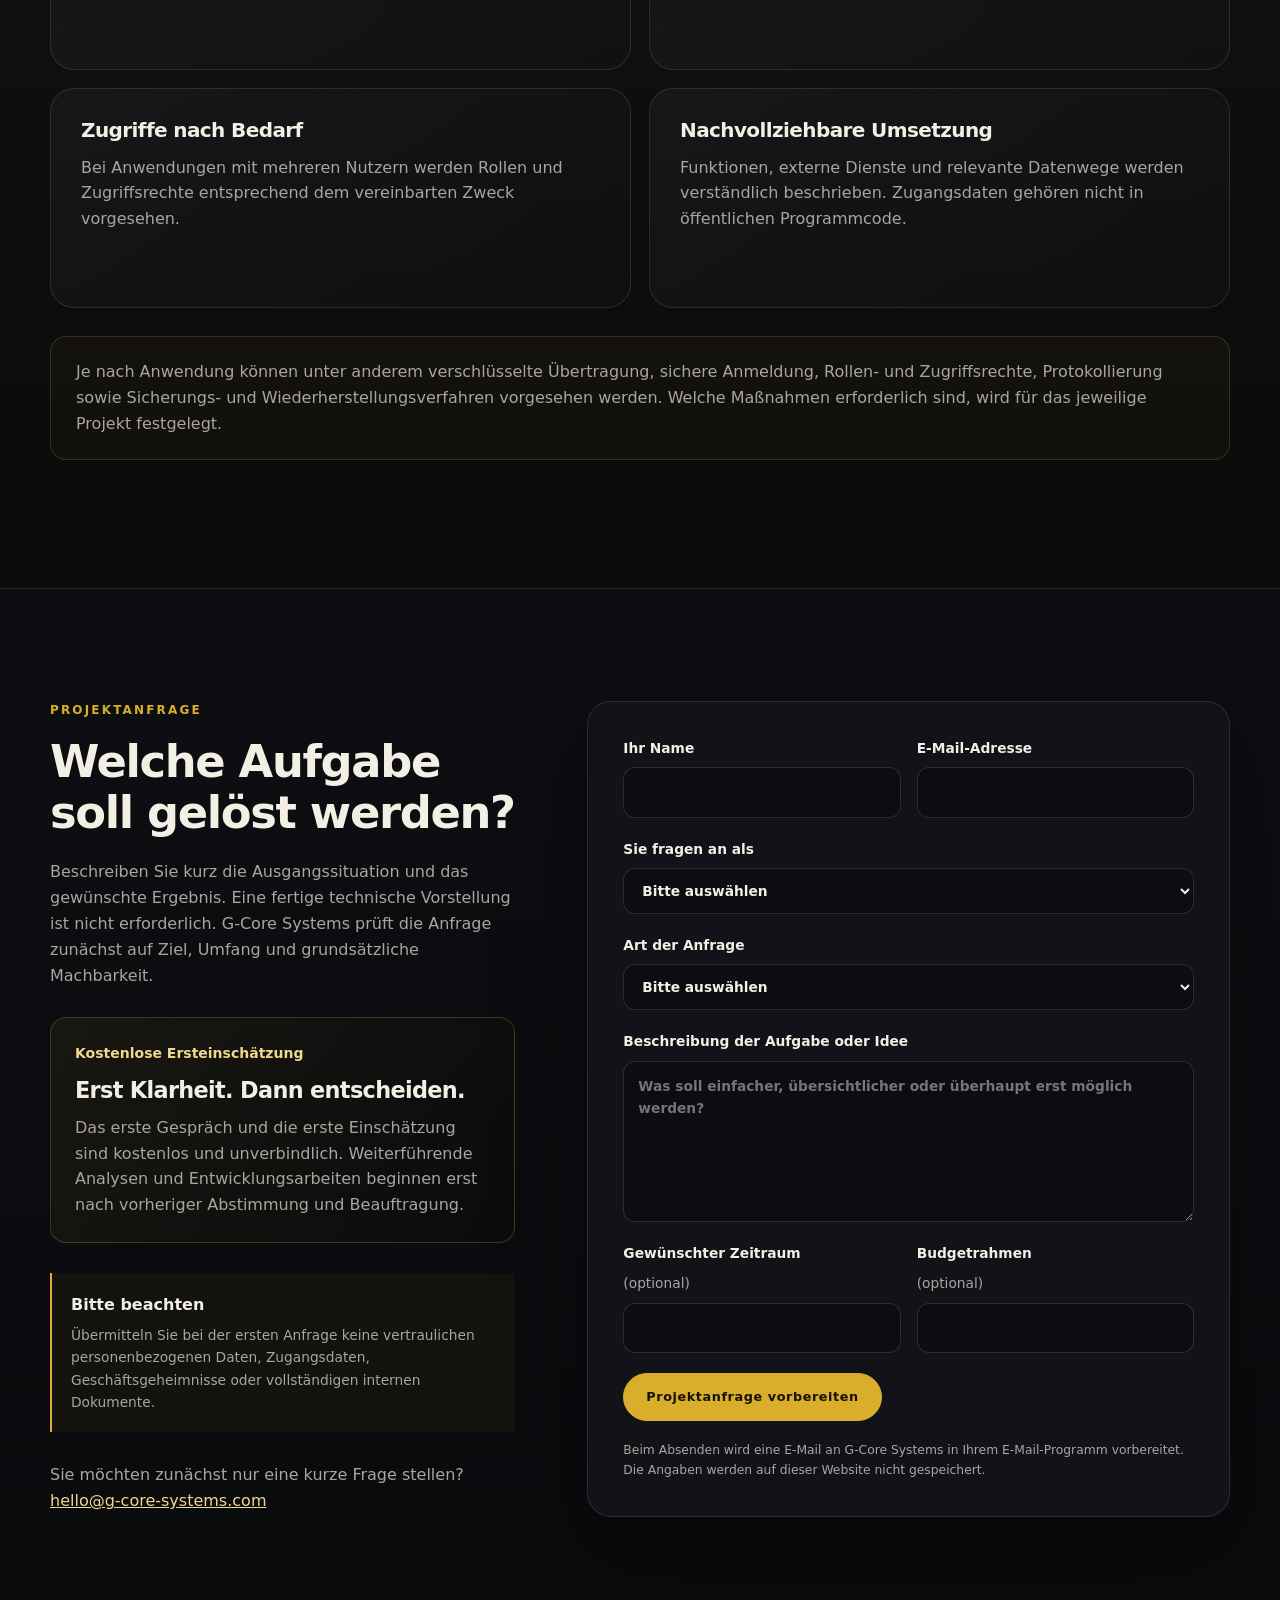
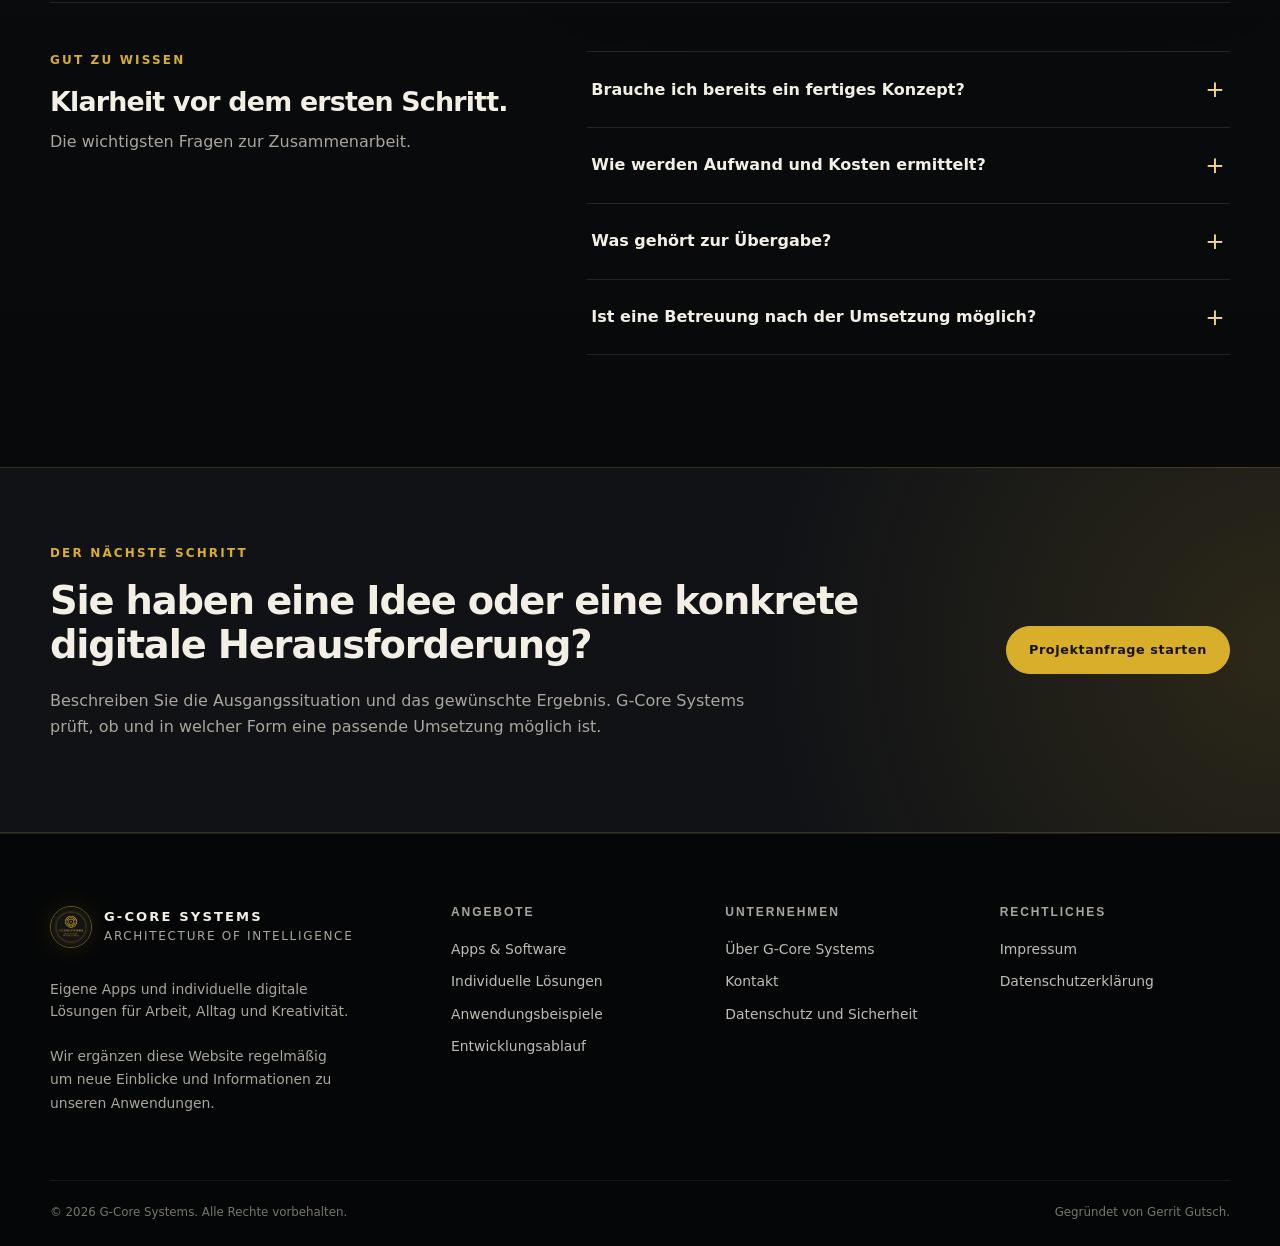
==== commit 6d25dda4: "Update TagesAnker download to approved build 39" ====
--- a/index.html
+++ b/index.html
@@ -296,7 +296,7 @@
           <p class="product-detail-lead">Deinen Alltag ordnen.<br>Gemeinsam mehr überblicken.</p>
           <p>Gedanken im Eingang sammeln, mit Meine Top 3 Prioritäten setzen und im Kalender Zusammenhänge erkennen. Routinen, Terminserien und eigene Vorlagen nehmen wiederkehrende Eingaben ab. „Gemeinsam“ ergänzt die persönliche Planung um Vorschläge, gemeinsame Termine und gezielte Frei/Belegt-Freigaben.</p>
           <div class="detail-status"><span><i aria-hidden="true"></i>Kostenlos zum Start</span><strong>Für Android-Smartphones ab Android 8.0</strong></div>
-          <div class="ta-download-actions"><a class="button button-primary" data-apk-download href="https://github.com/gerrit0802/g-core-systems-site/releases/download/tagesanker-v1.0-build38/TagesAnker-1.0-build38.apk" aria-describedby="tagesanker-download-info">Für Android herunterladen <span aria-hidden="true">↓</span></a><span id="tagesanker-download-info">Version 1.0 · Build 38 · APK · 11,3 MB</span></div>
+          <div class="ta-download-actions"><a class="button button-primary" data-apk-download href="https://github.com/gerrit0802/g-core-systems-site/releases/download/tagesanker-v1.0-build39/TagesAnker-1.0-build39.apk" aria-describedby="tagesanker-download-info">Für Android herunterladen <span aria-hidden="true">↓</span></a><span id="tagesanker-download-info">Version 1.0 · Build 39 · APK · 11,3 MB</span></div>
           <p class="android-install-note">Installation nur auf Ihrem Android-Smartphone: APK herunterladen, öffnen und die angezeigten Systemhinweise und Berechtigungen prüfen. Ein Wechsel der Website-Ansicht ist nicht erforderlich. Der Download wird über GitHub bereitgestellt.</p>
           <details class="android-install-help" id="tagesanker-installation">
             <summary>Installation &amp; Google Play Protect</summary>
